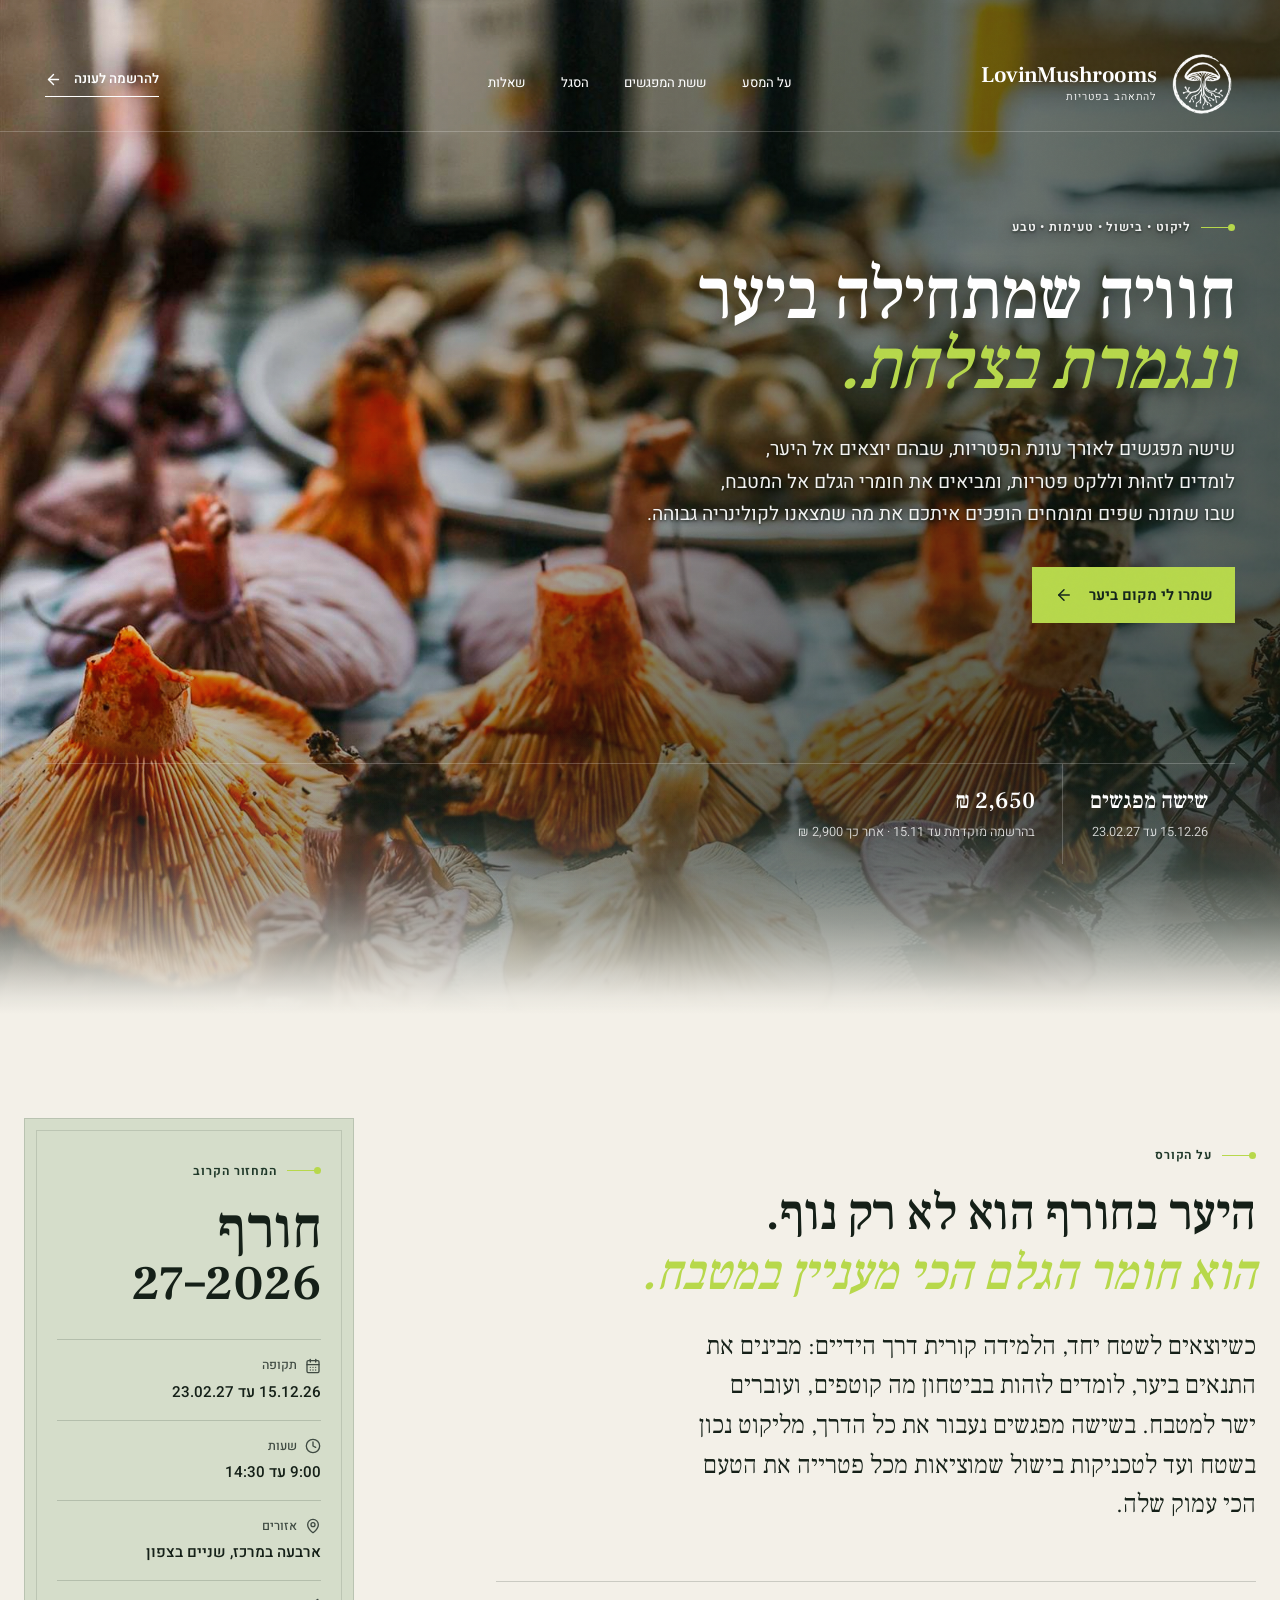
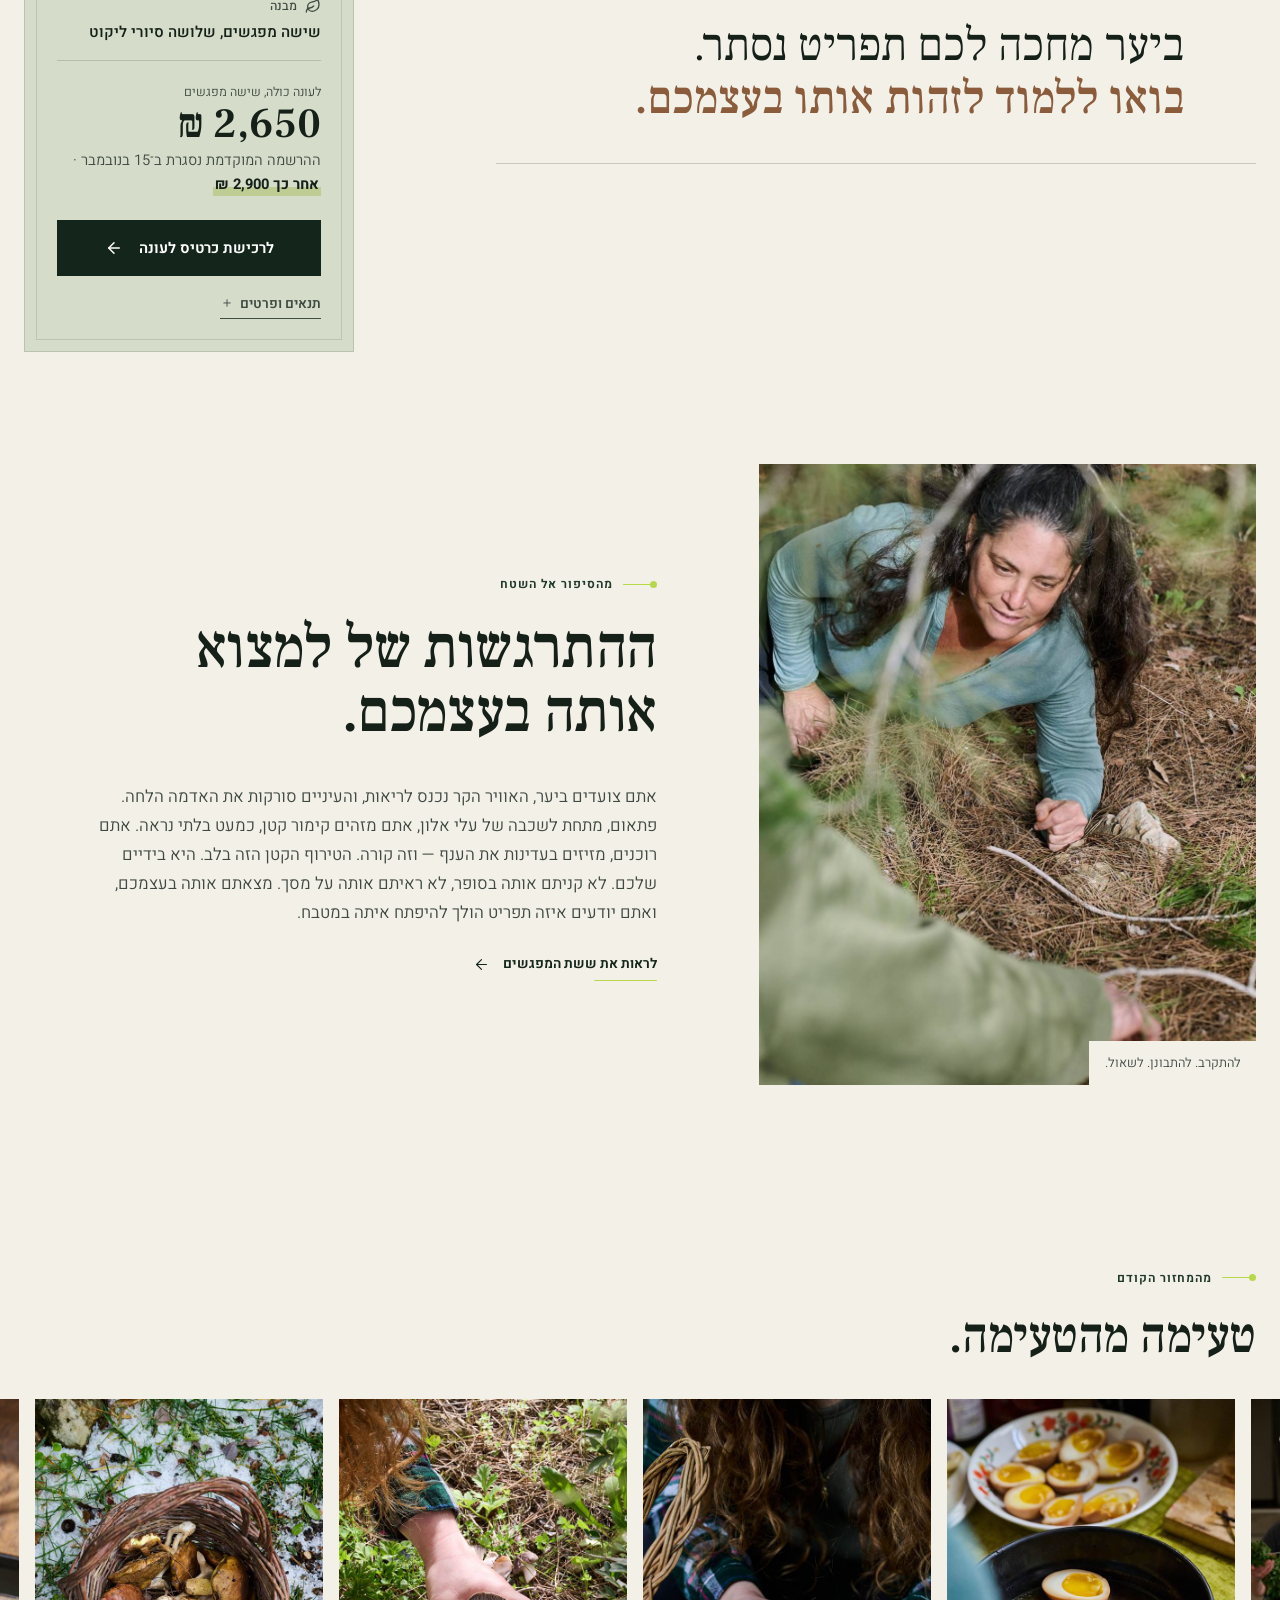
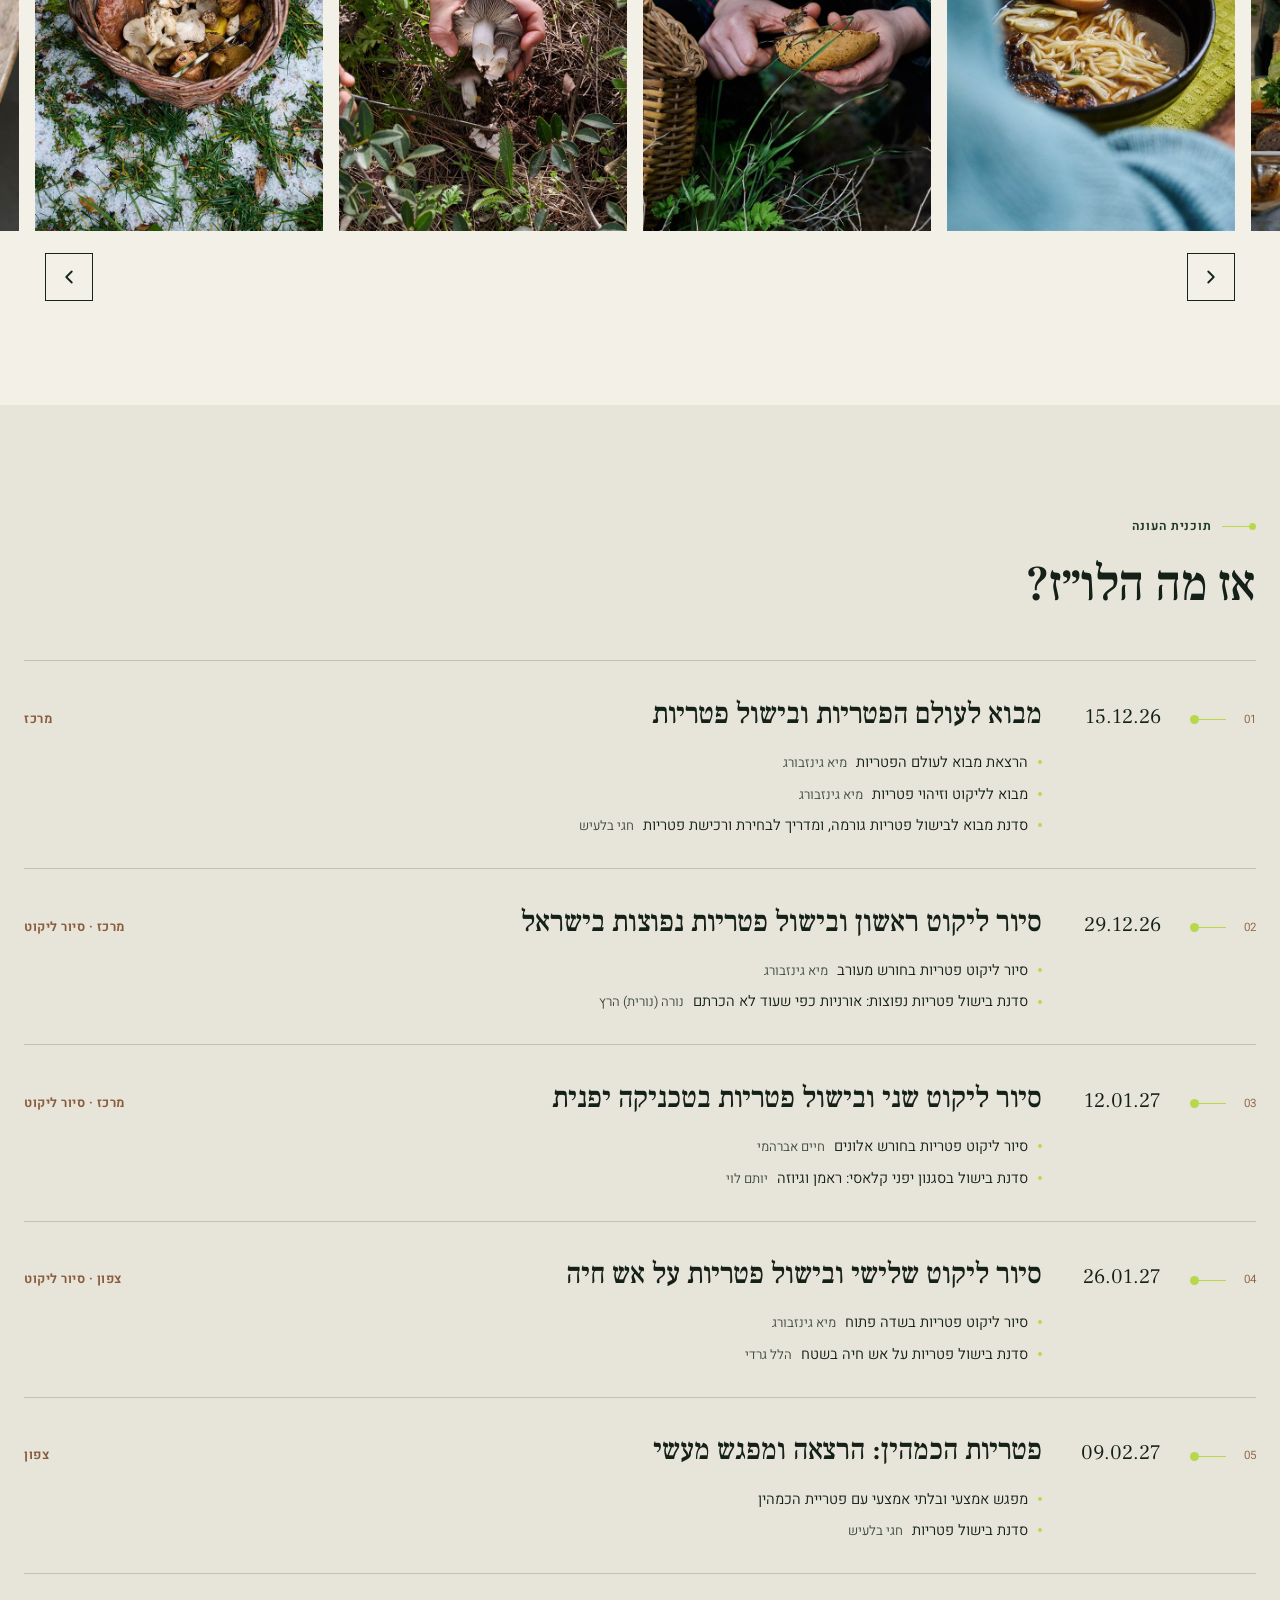
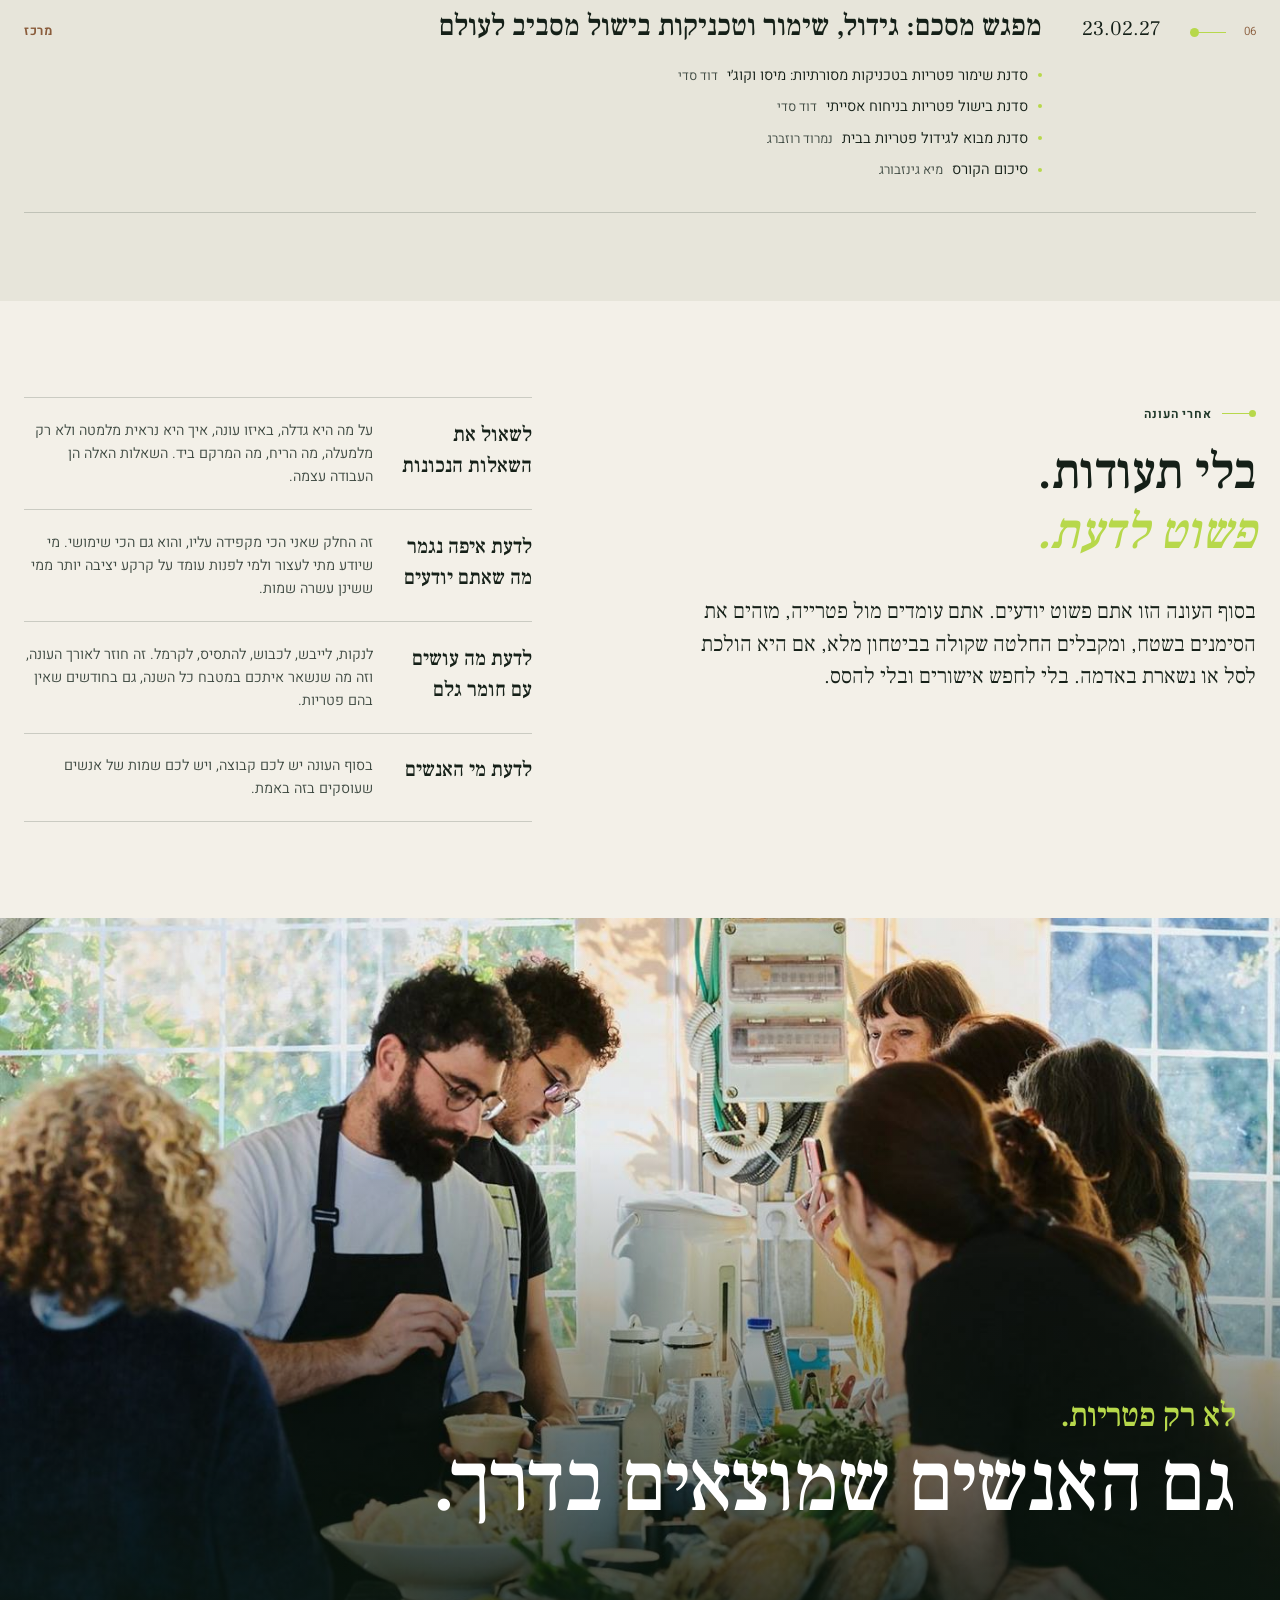
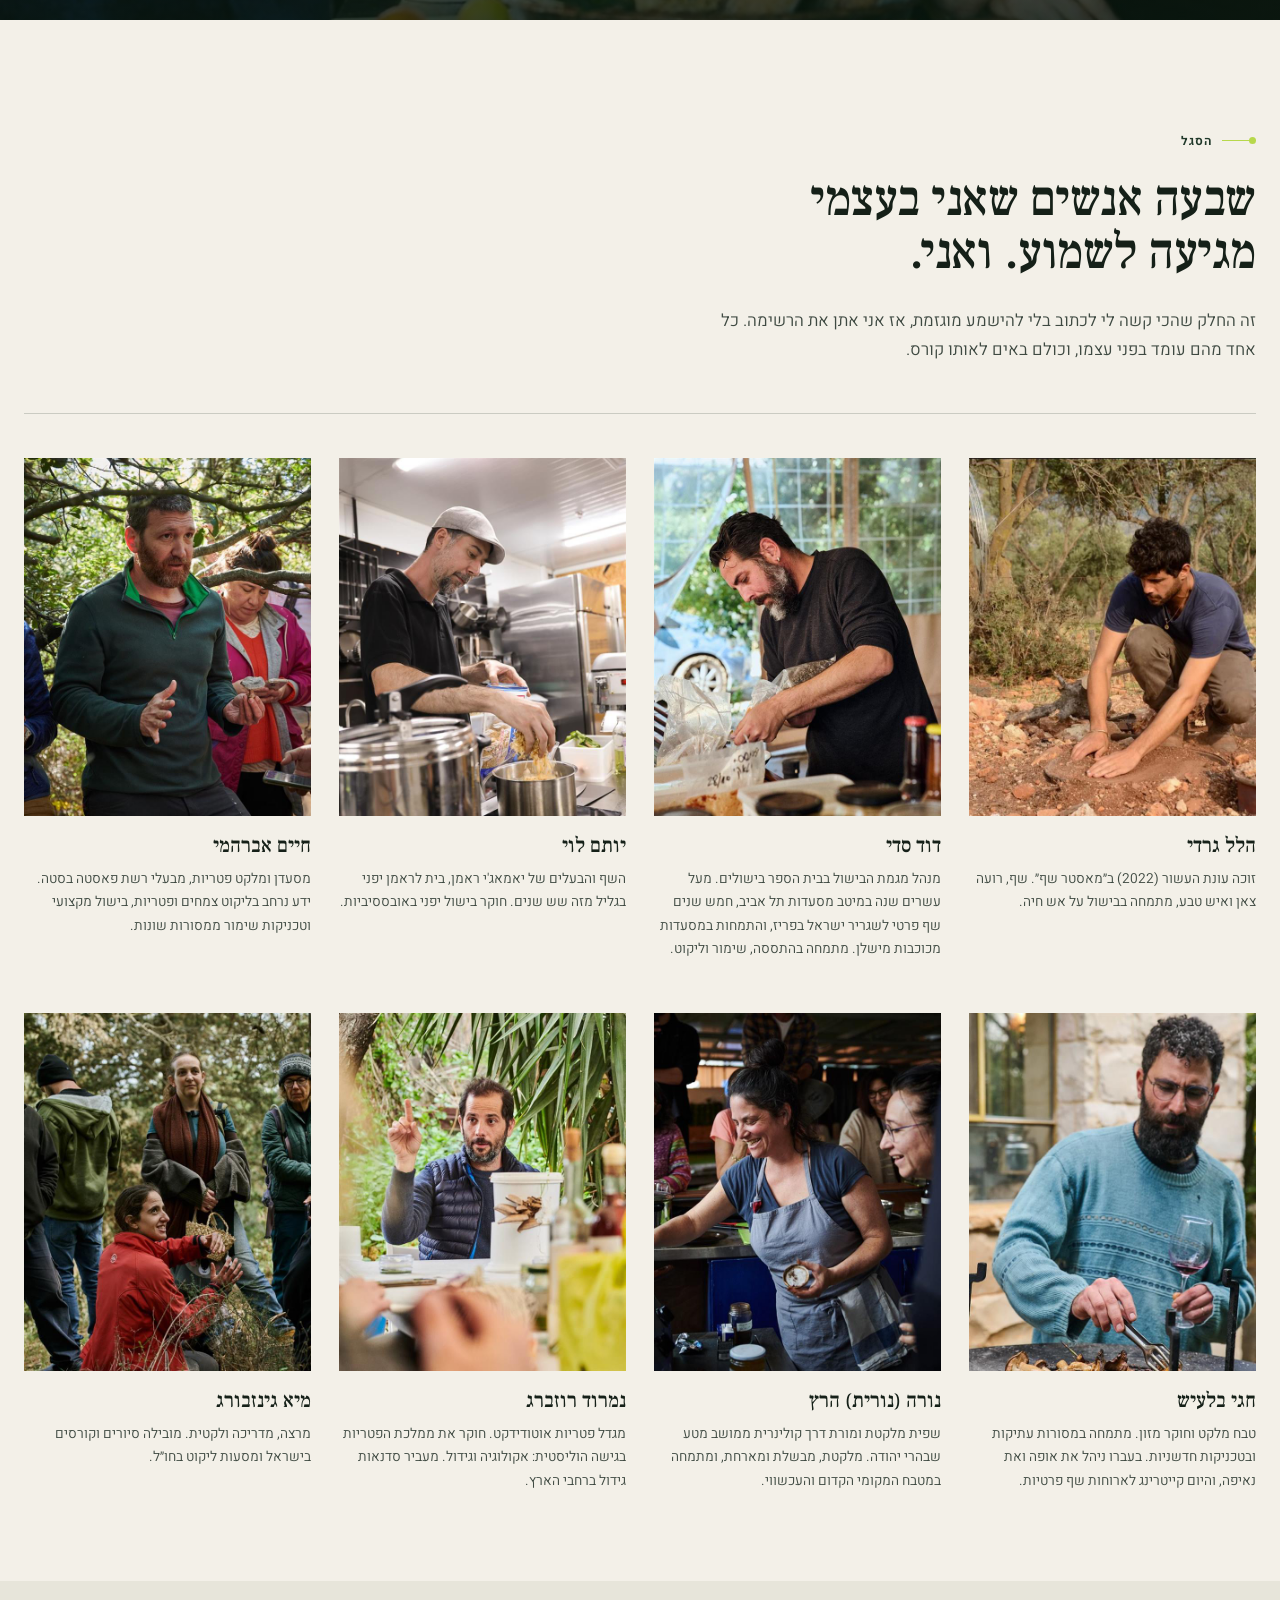
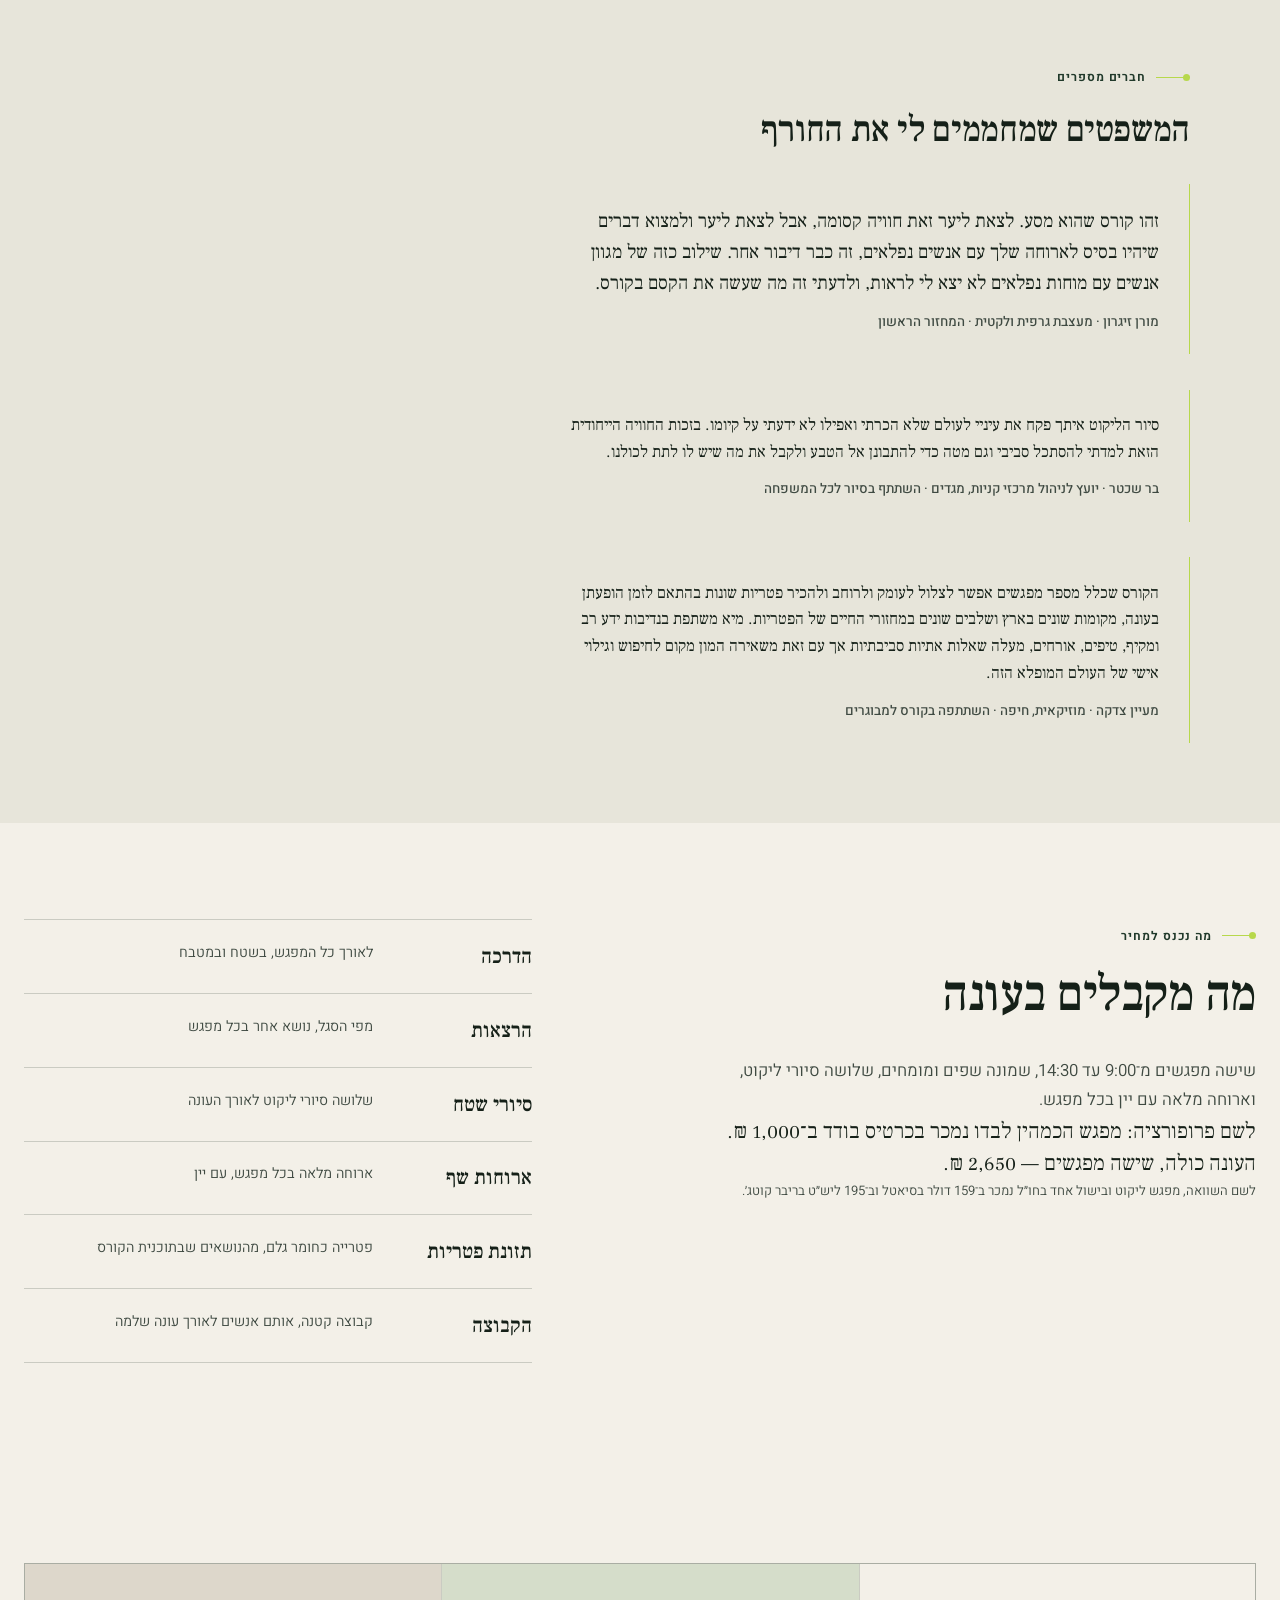
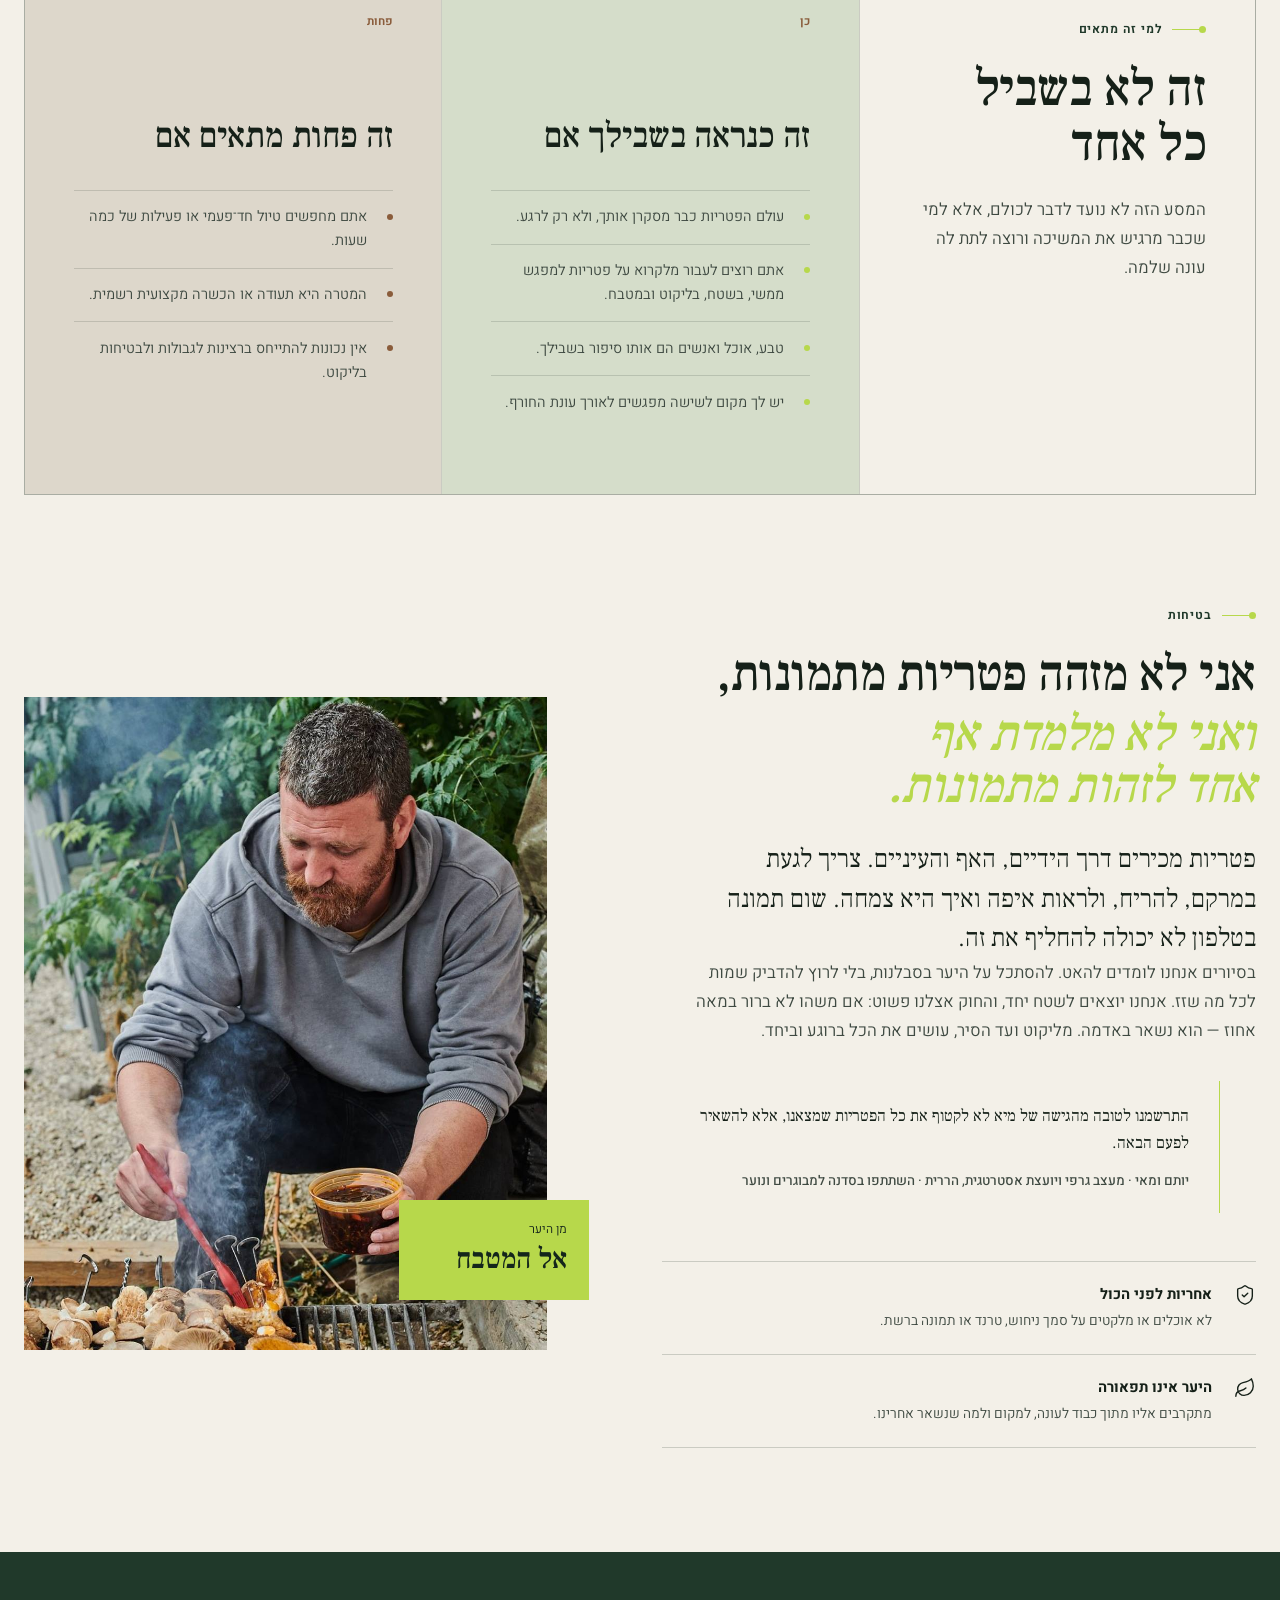
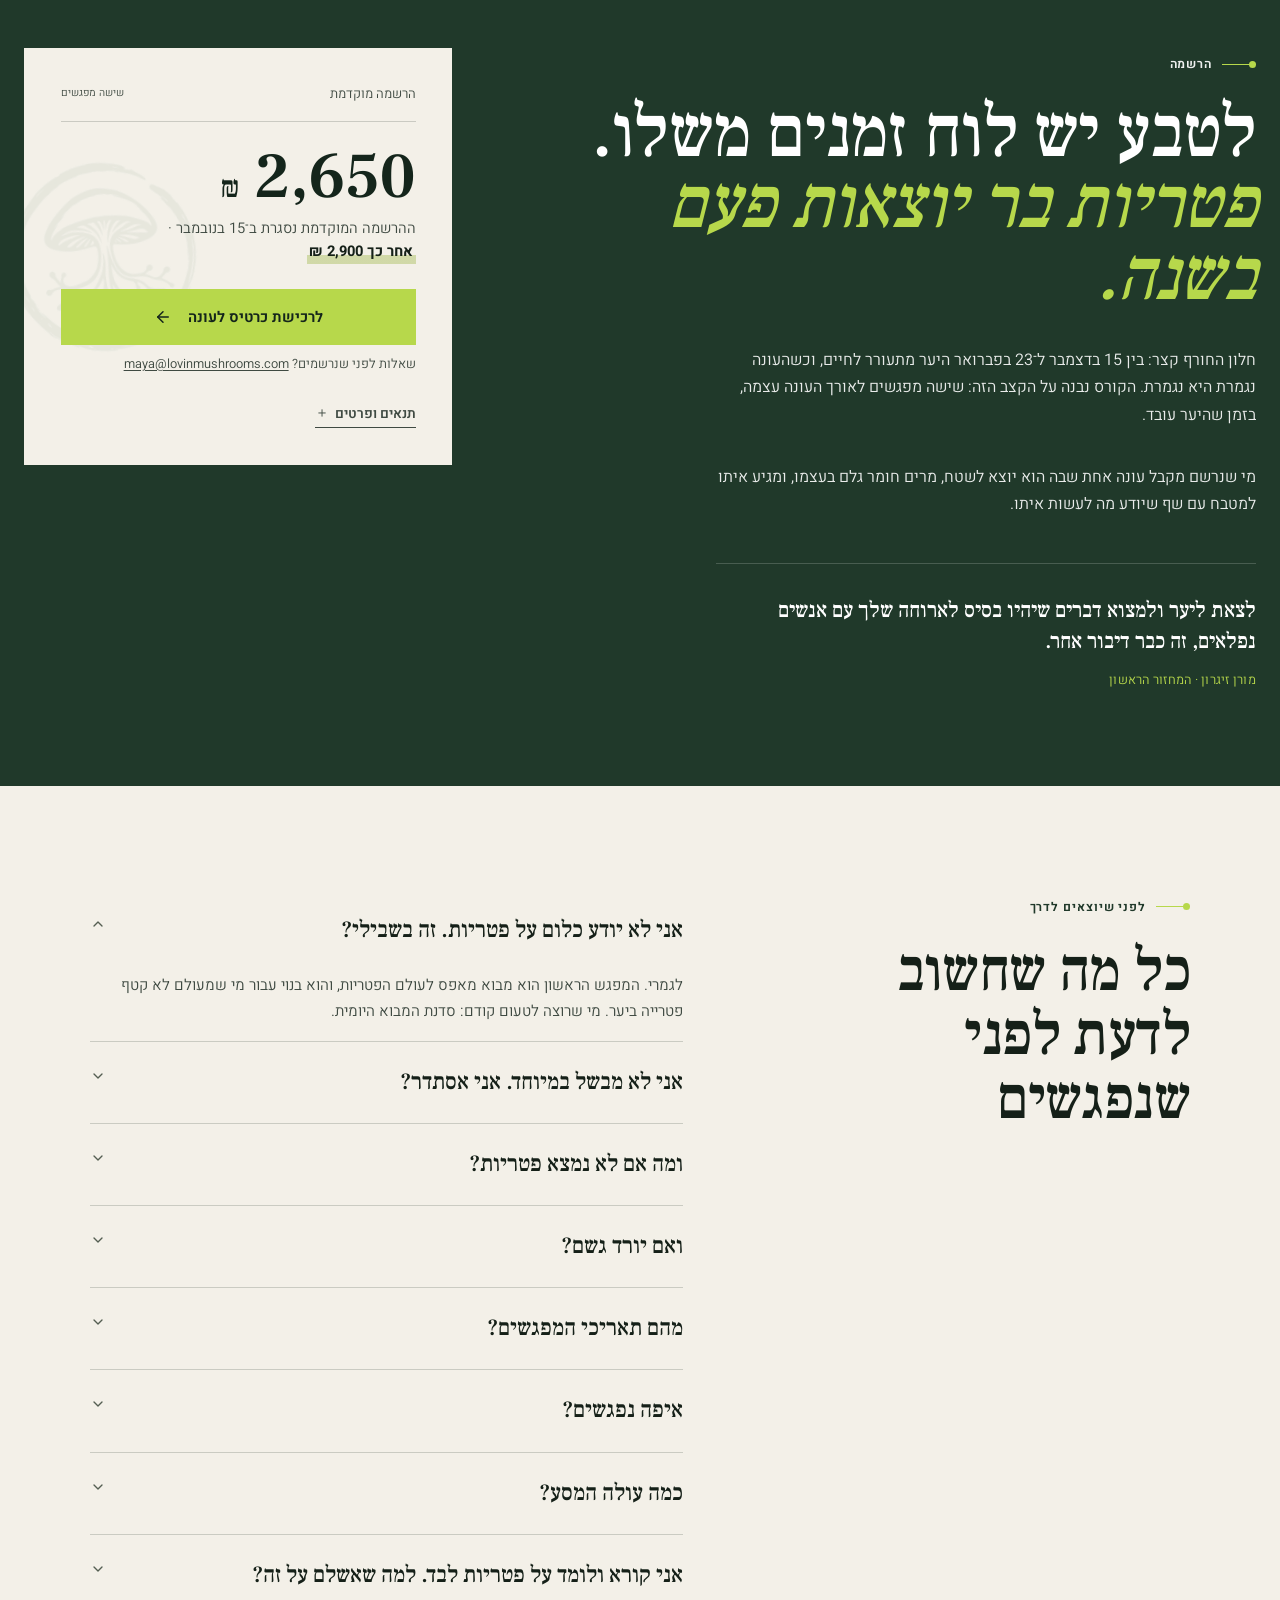
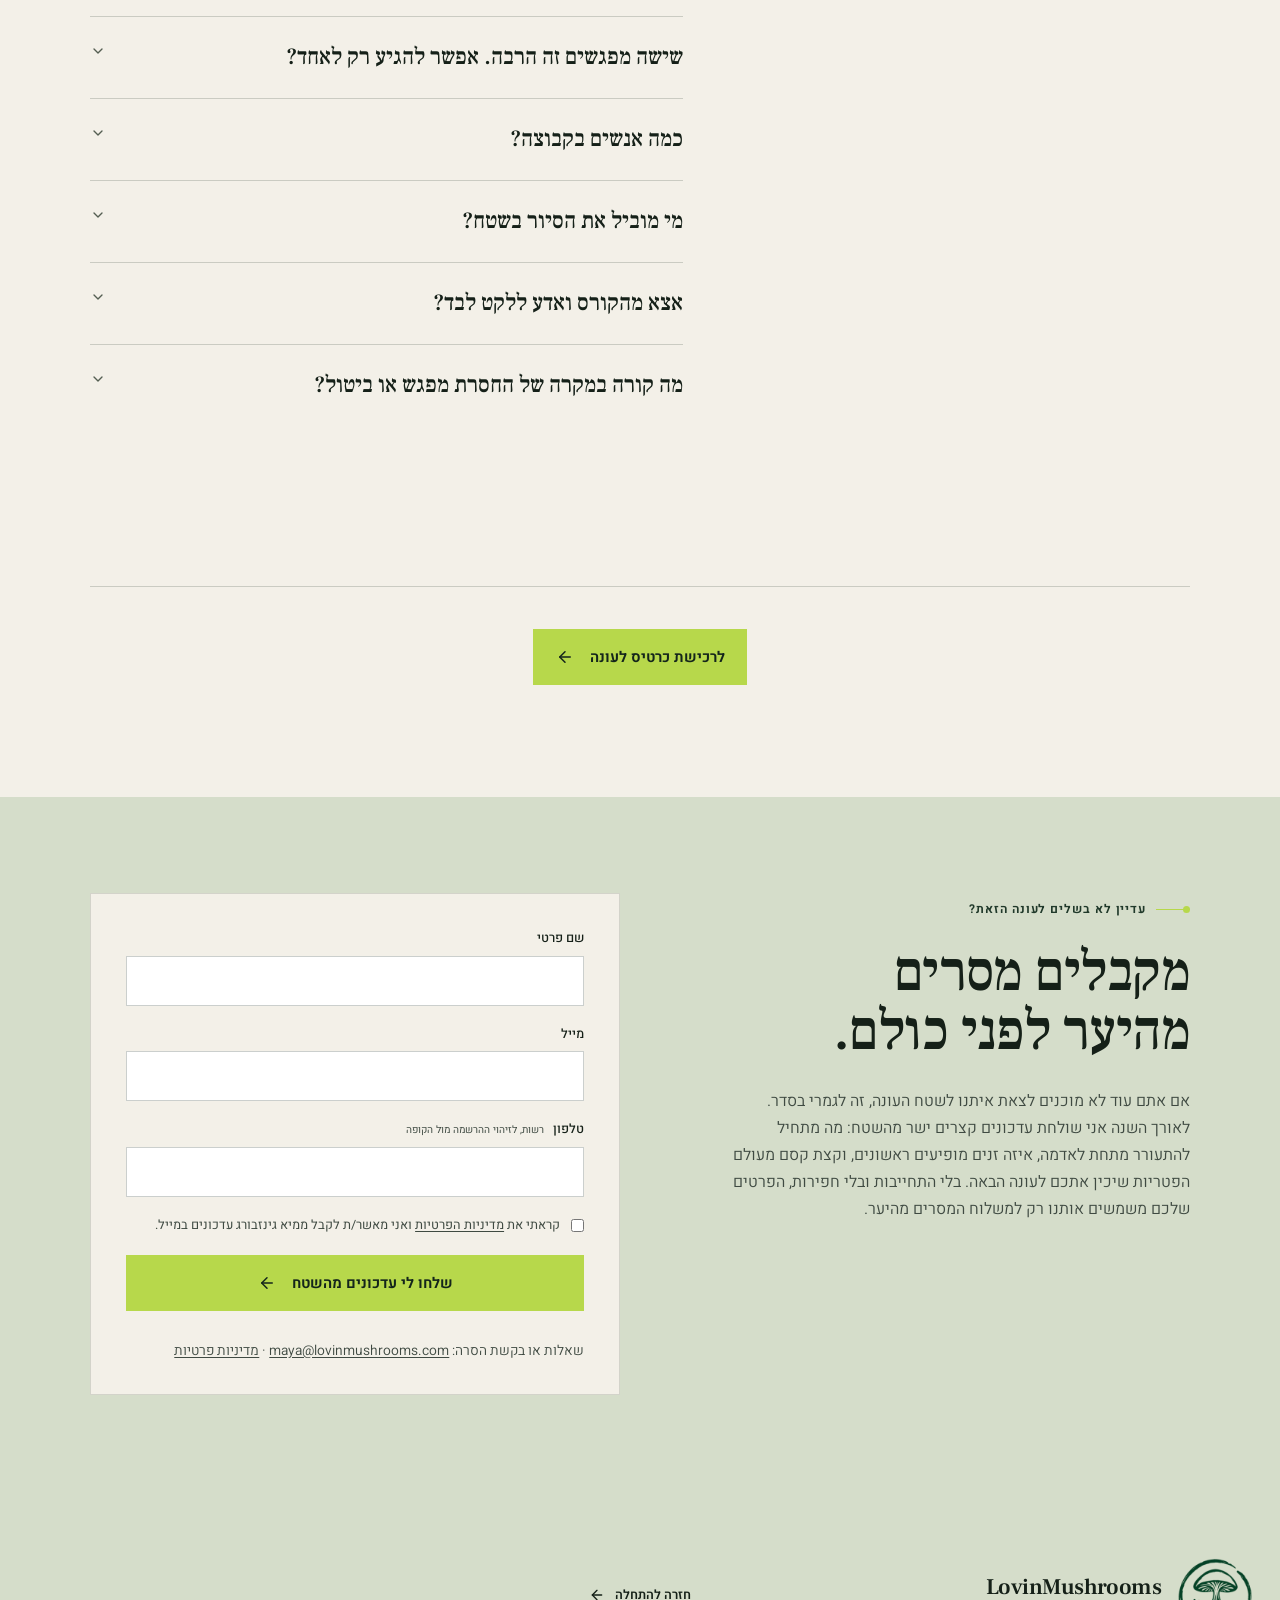
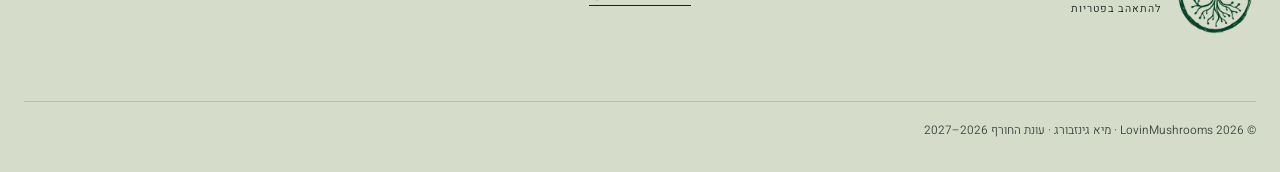
==== index.html @ dc869f50 "Shorter consent text with privacy policy link Co-Authored-By: Claude Fable 5.1 <noreply@anthropic.co" ====
<!doctype html>
<html lang="he" dir="rtl">
  <head>
    <meta charset="UTF-8" />
    <meta name="viewport" content="width=device-width, initial-scale=1.0, viewport-fit=cover" />
    <meta name="format-detection" content="telephone=no" />
    <meta name="theme-color" content="#14251B" />
    <meta name="robots" content="noindex,nofollow" />
    <meta name="description" content="להתאהב בפטריות — שישה מפגשים, עונה אחת, מסע מפטריית הבר אל הצלחת. קורס פטריות, ליקוט וקולינריה עם LovinMushrooms." />
    <!-- כרטיס השיתוף. הכתובות המוחלטות חייבות להתעדכן ביום שהדף עובר לתת־דומיין. -->
    <meta property="og:type" content="website" />
    <meta property="og:site_name" content="LovinMushrooms" />
    <meta property="og:url" content="https://course.lovinmushrooms.com/" />
    <meta property="og:title" content="להתאהב בפטריות — חוויה שמתחילה ביער ונגמרת בצלחת" />
    <meta property="og:description" content="שישה מפגשים לאורך עונת החורף, מפטריית הבר אל הצלחת. שלושה סיורי ליקוט, שמונה שפים ומומחים, וארוחות שף עם יין." />
    <meta property="og:image" content="https://course.lovinmushrooms.com/manus-storage/share-card.jpg" />
    <meta property="og:image:width" content="1200" />
    <meta property="og:image:height" content="628" />
    <meta property="og:image:alt" content="פטריות בר צבעוניות פרושות על מפה משובצת בשולחן המטבח" />
    <meta property="og:locale" content="he_IL" />
    <meta name="twitter:card" content="summary_large_image" />
    <meta name="twitter:title" content="להתאהב בפטריות — חוויה שמתחילה ביער ונגמרת בצלחת" />
    <meta name="twitter:description" content="שישה מפגשים לאורך עונת החורף, מפטריית הבר אל הצלחת. שלושה סיורי ליקוט, שמונה שפים ומומחים, וארוחות שף עם יין." />
    <meta name="twitter:image" content="https://course.lovinmushrooms.com/manus-storage/share-card.jpg" />
    <link rel="preconnect" href="https://fonts.googleapis.com" />
    <link rel="preconnect" href="https://fonts.gstatic.com" crossorigin />
    <link href="https://fonts.googleapis.com/css2?family=Frank+Ruhl+Libre:wght@400;500;600;700&family=Heebo:wght@300;400;500;600;700&display=swap" rel="stylesheet" />
    <link rel="icon" type="image/png" href="./manus-storage/lovinmushrooms-spore-mark_81ca3b31.png" />
    <!-- 22/09: תמונת הירו היא רכיב ה-LCP ונוצרת ב-JS, ולכן סורק הטעינה המוקדמת לא רואה אותה. preload מגלה אותה מיד. -->
    <link rel="preload" as="image" href="./manus-storage/course-mushrooms-wine.jpg" fetchpriority="high" />
    <title>להתאהב בפטריות — מסע של ליקוט וקולינריה</title>
    <!-- פיקסל מטא של האתר (1635147900369816): צפייה בעמוד כאן, אירוע Lead בהצלחת הטופס, ClickToCheckout על כפתורי ההרשמה. נוסף 06/09/2026 -->
    <script>
      !function(f,b,e,v,n,t,s){if(f.fbq)return;n=f.fbq=function(){n.callMethod?n.callMethod.apply(n,arguments):n.queue.push(arguments)};if(!f._fbq)f._fbq=n;n.push=n;n.loaded=!0;n.version='2.0';n.queue=[];t=b.createElement(e);t.async=!0;t.src=v;s=b.getElementsByTagName(e)[0];s.parentNode.insertBefore(t,s)}(window,document,'script','https://connect.facebook.net/en_US/fbevents.js');
      fbq('init', '1635147900369816');
      fbq('track', 'PageView');
    </script>
    <noscript><img height="1" width="1" style="display:none" src="https://www.facebook.com/tr?id=1635147900369816&ev=PageView&noscript=1" alt="" /></noscript>
    <script type="module" crossorigin src="./assets/index-C8gpf-or.js"></script>
    <link rel="stylesheet" crossorigin href="./assets/index-7lQFLVoq.css">
  </head>
  <body>
    <div id="root"></div>
  </body>
</html>
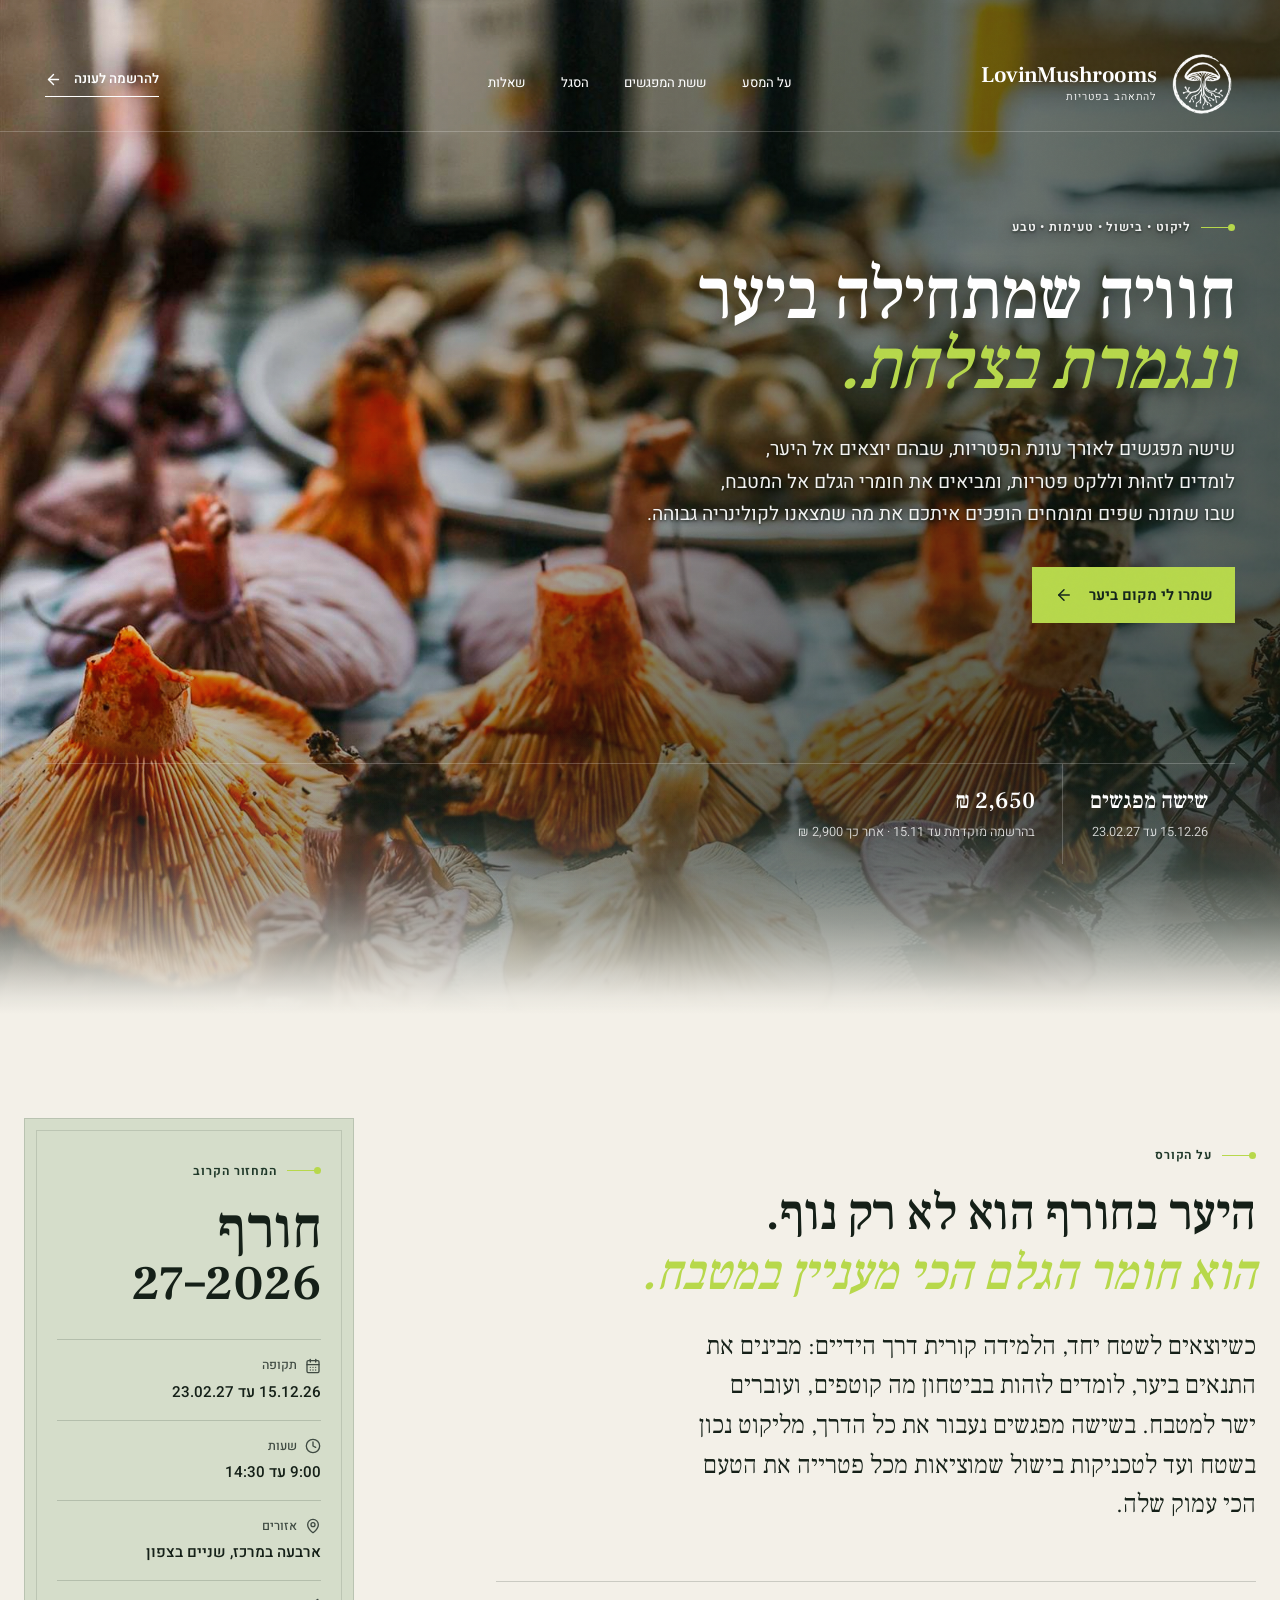
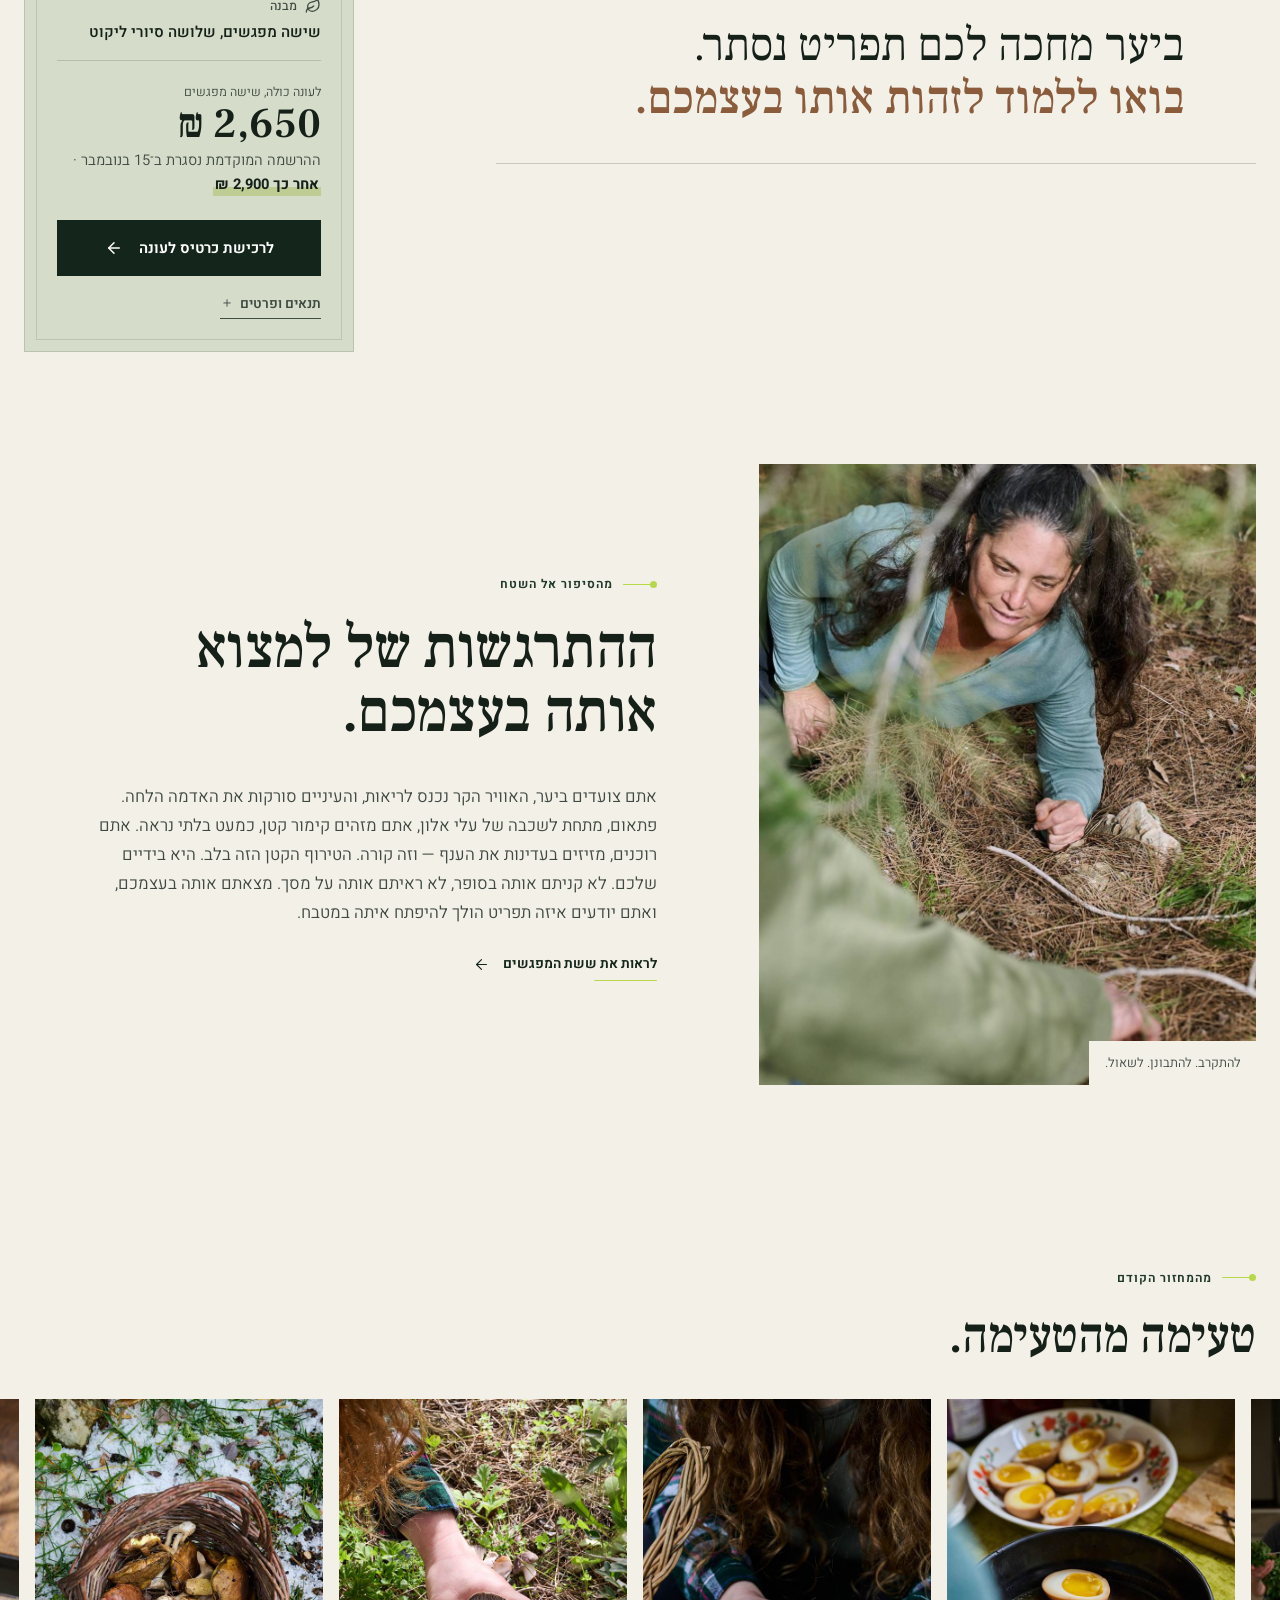
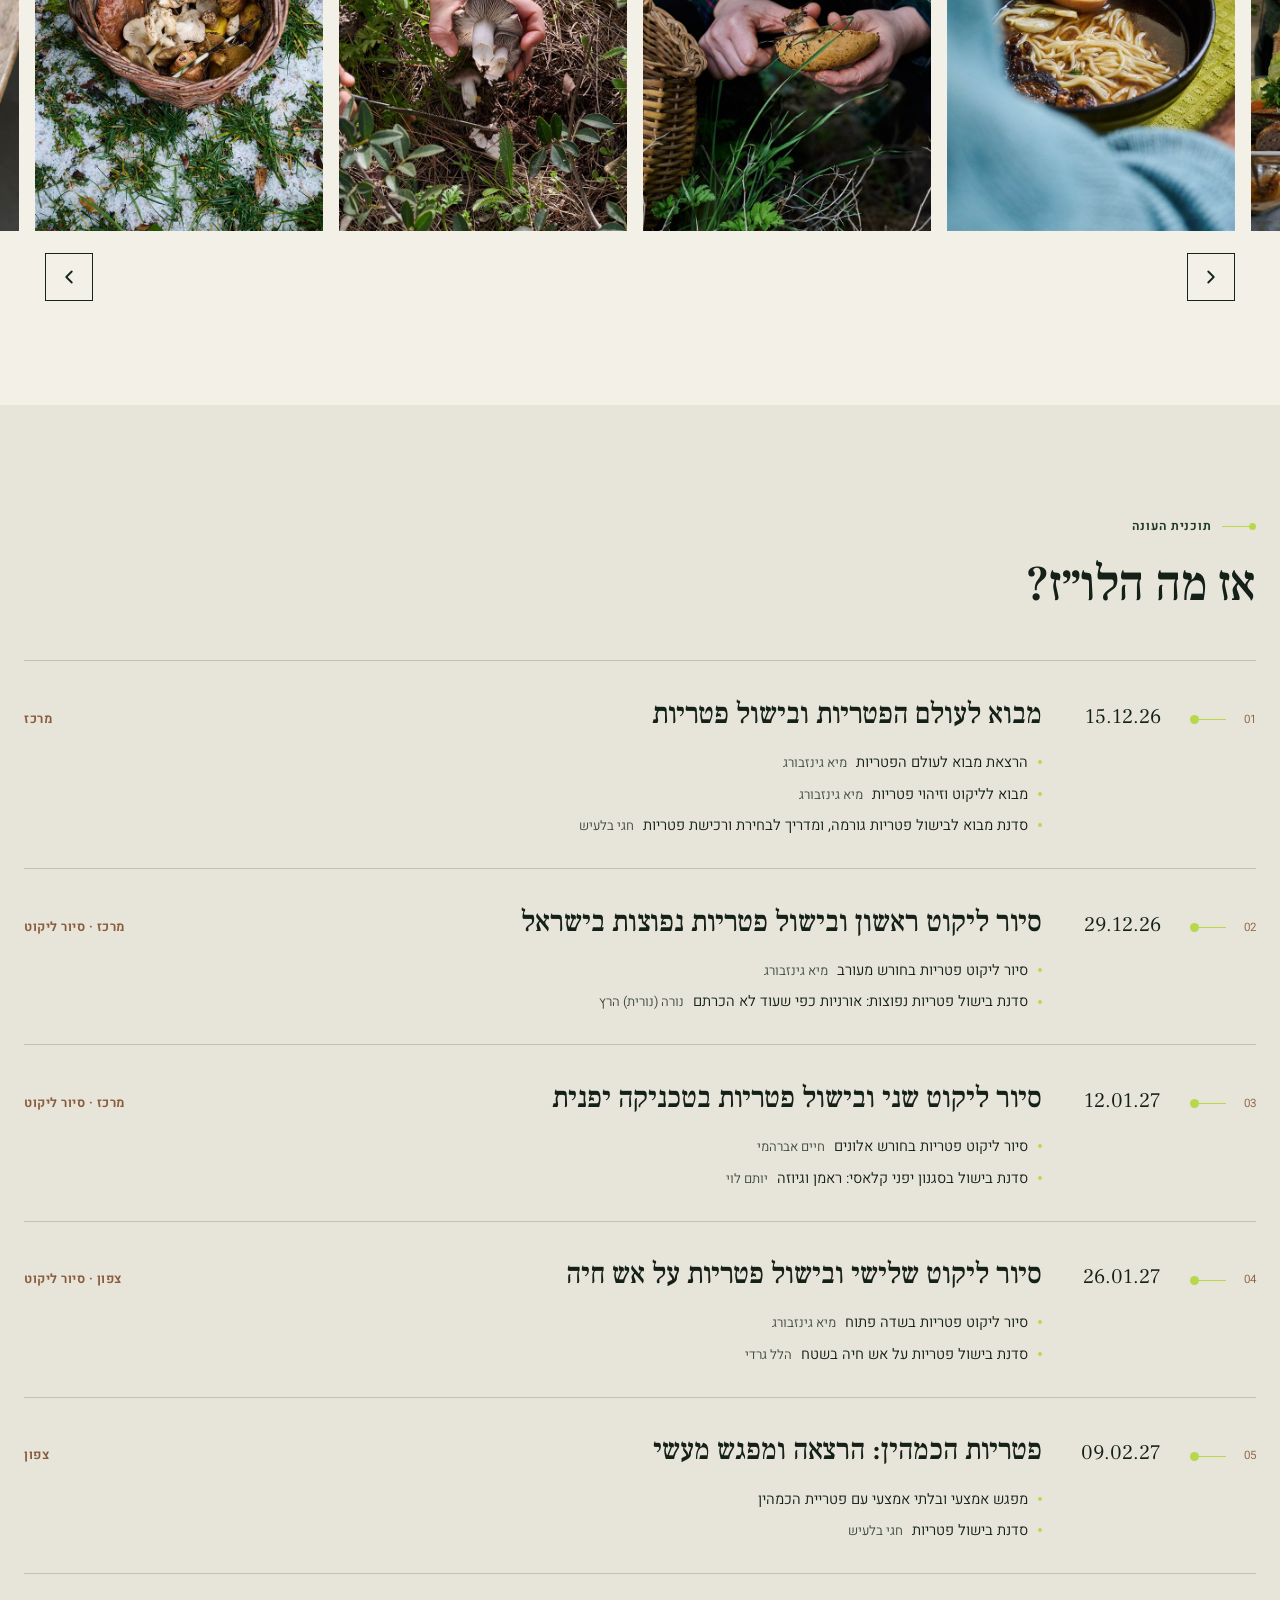
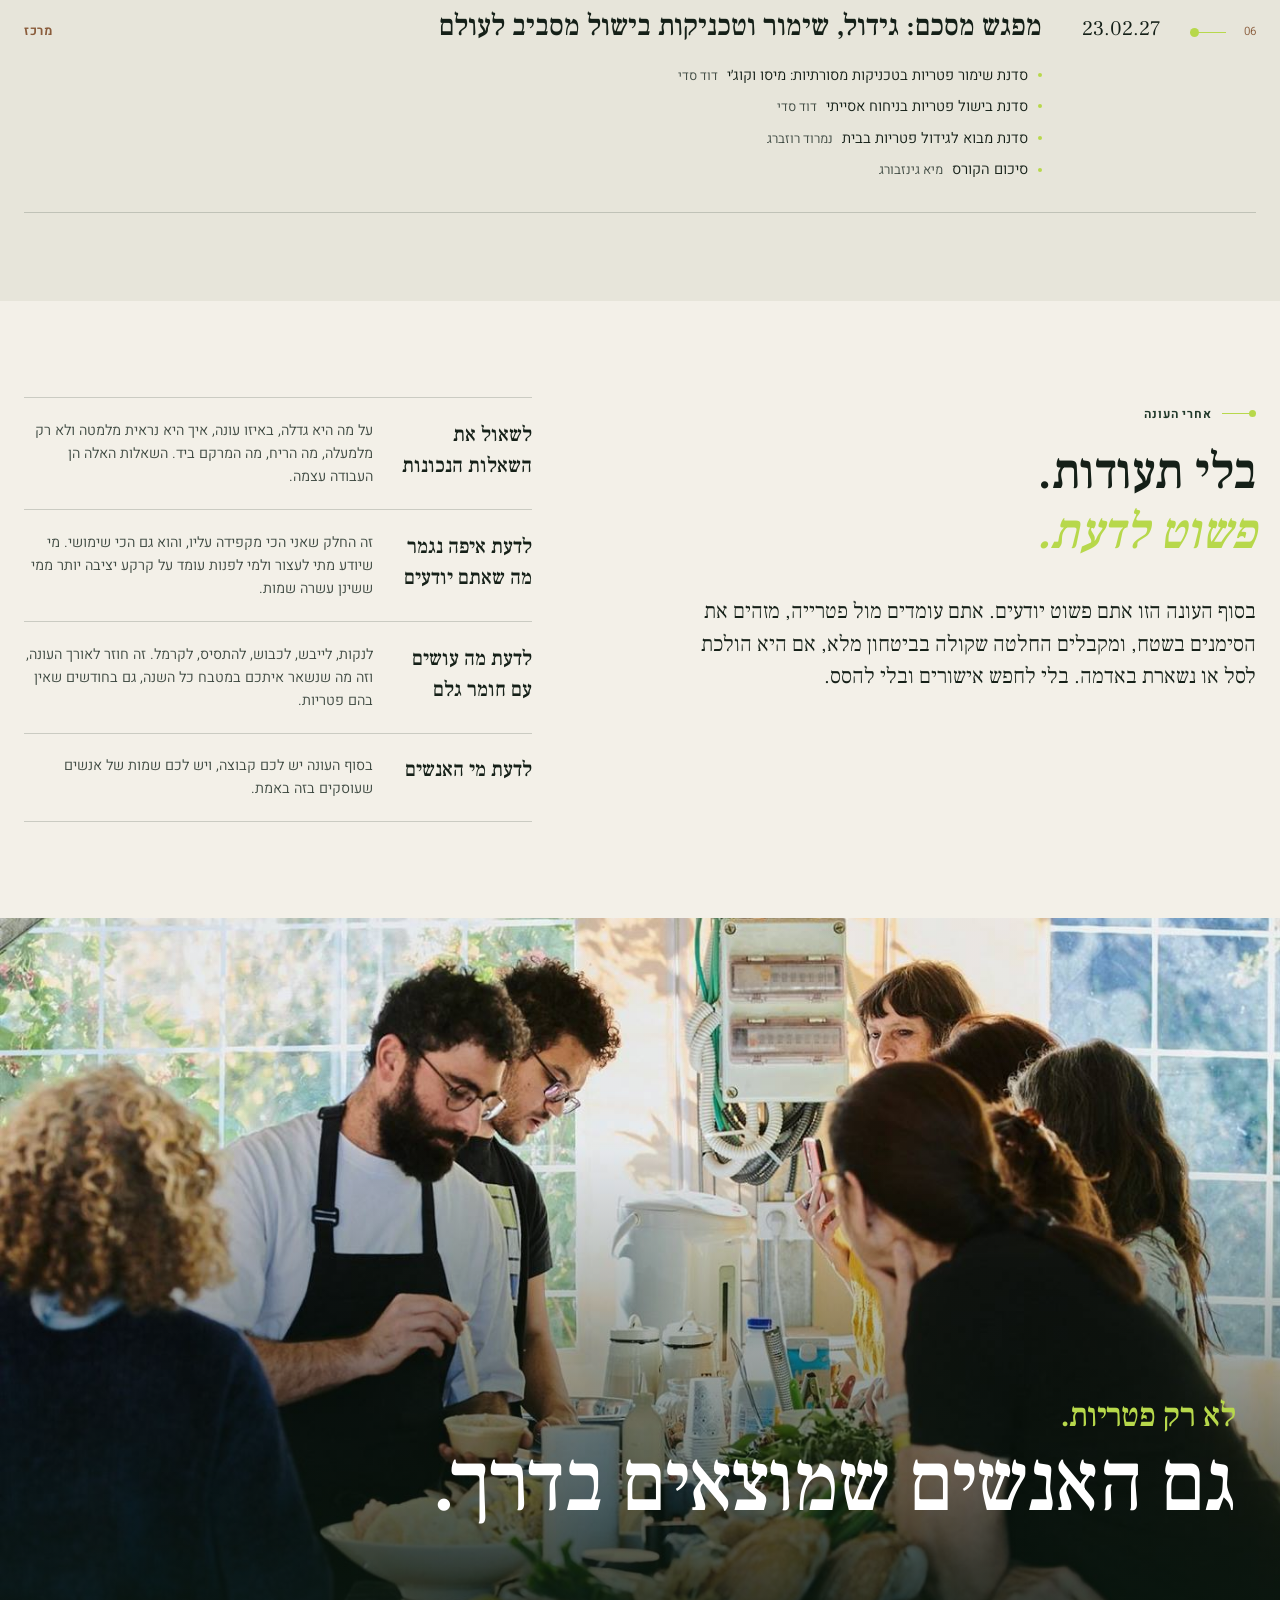
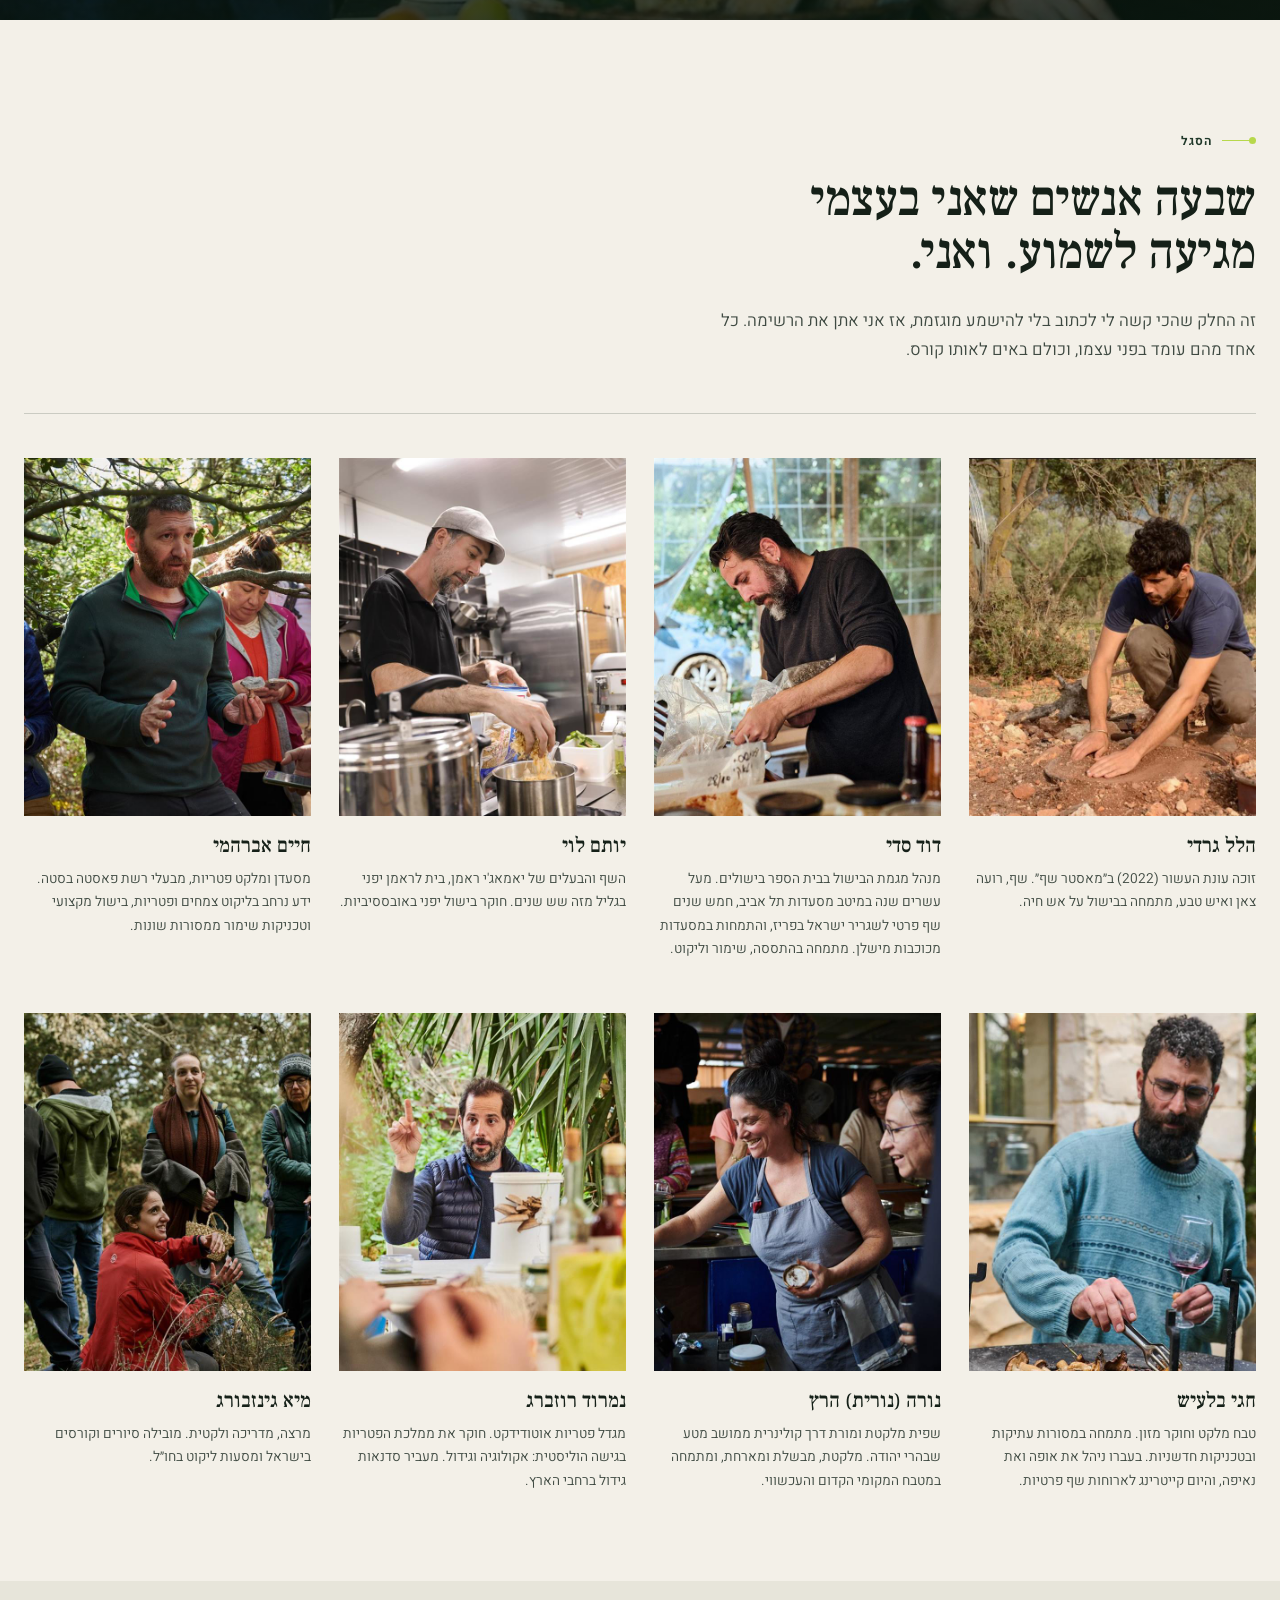
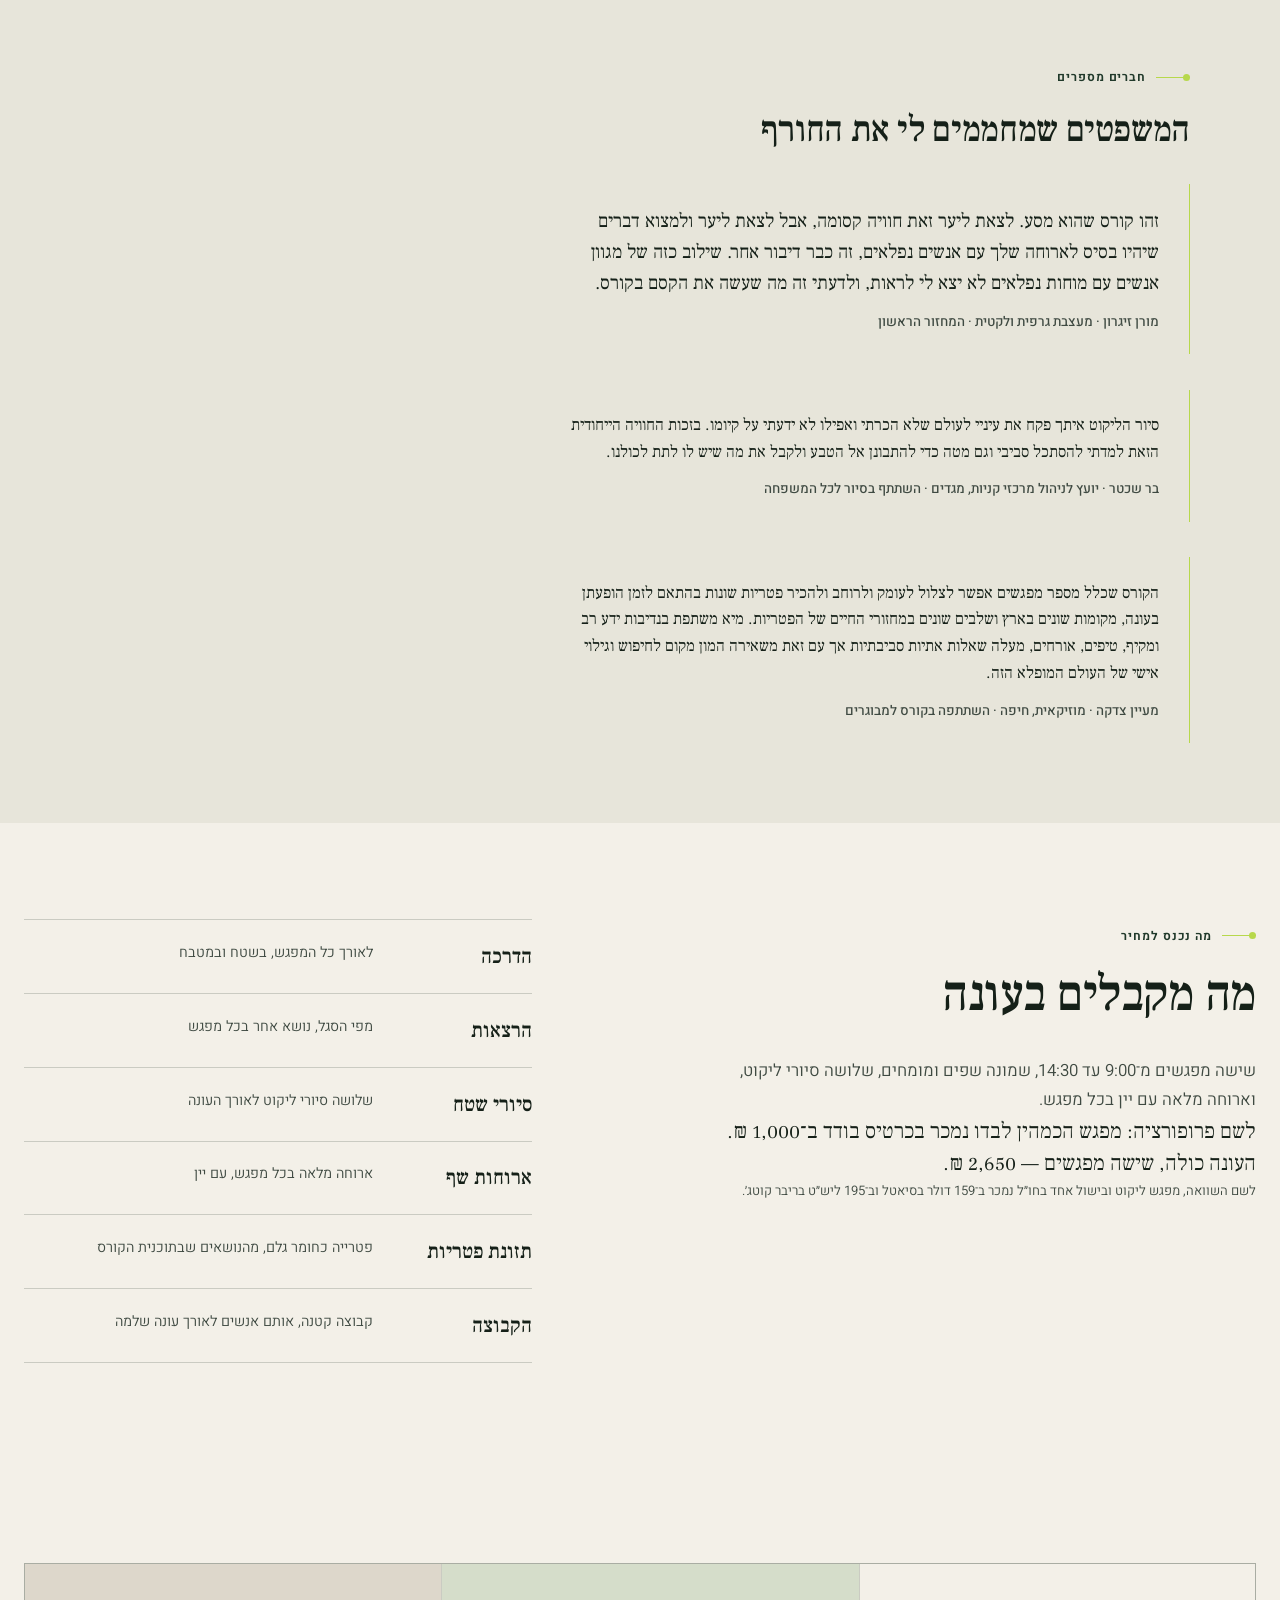
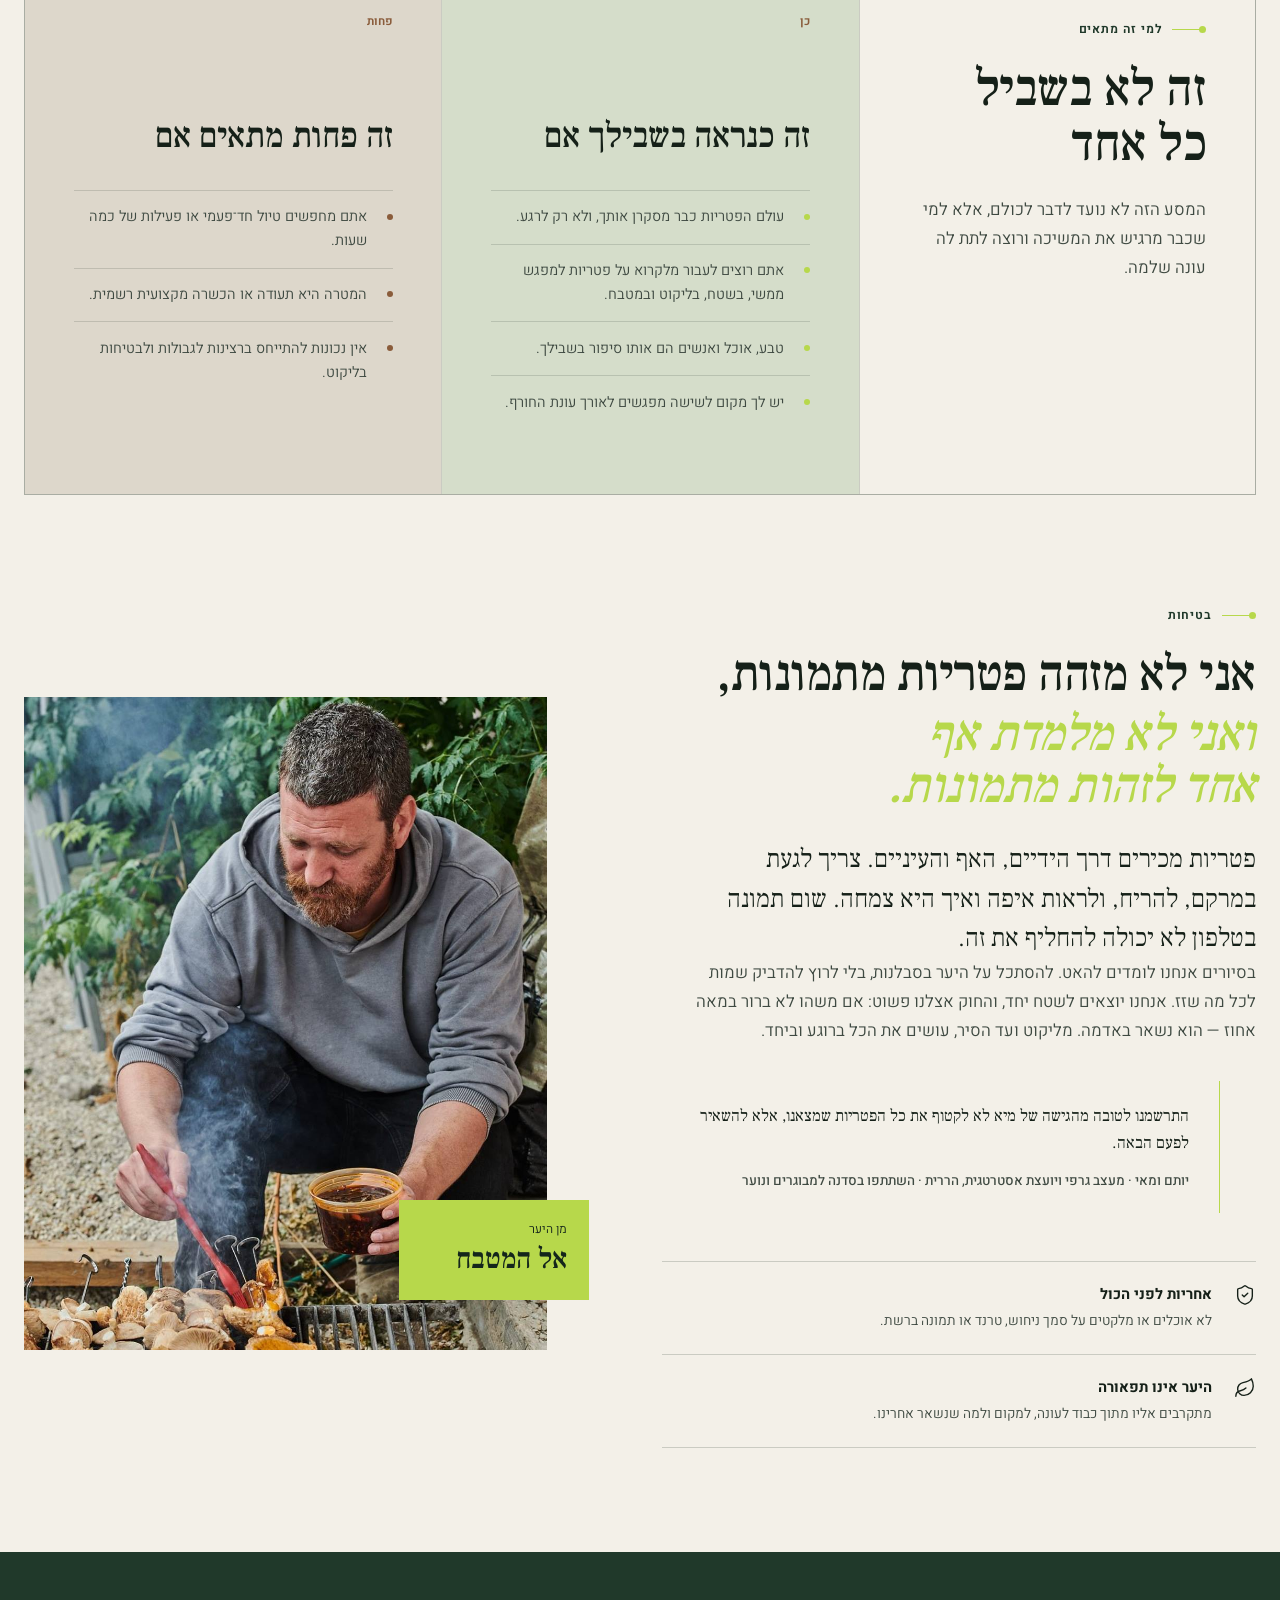
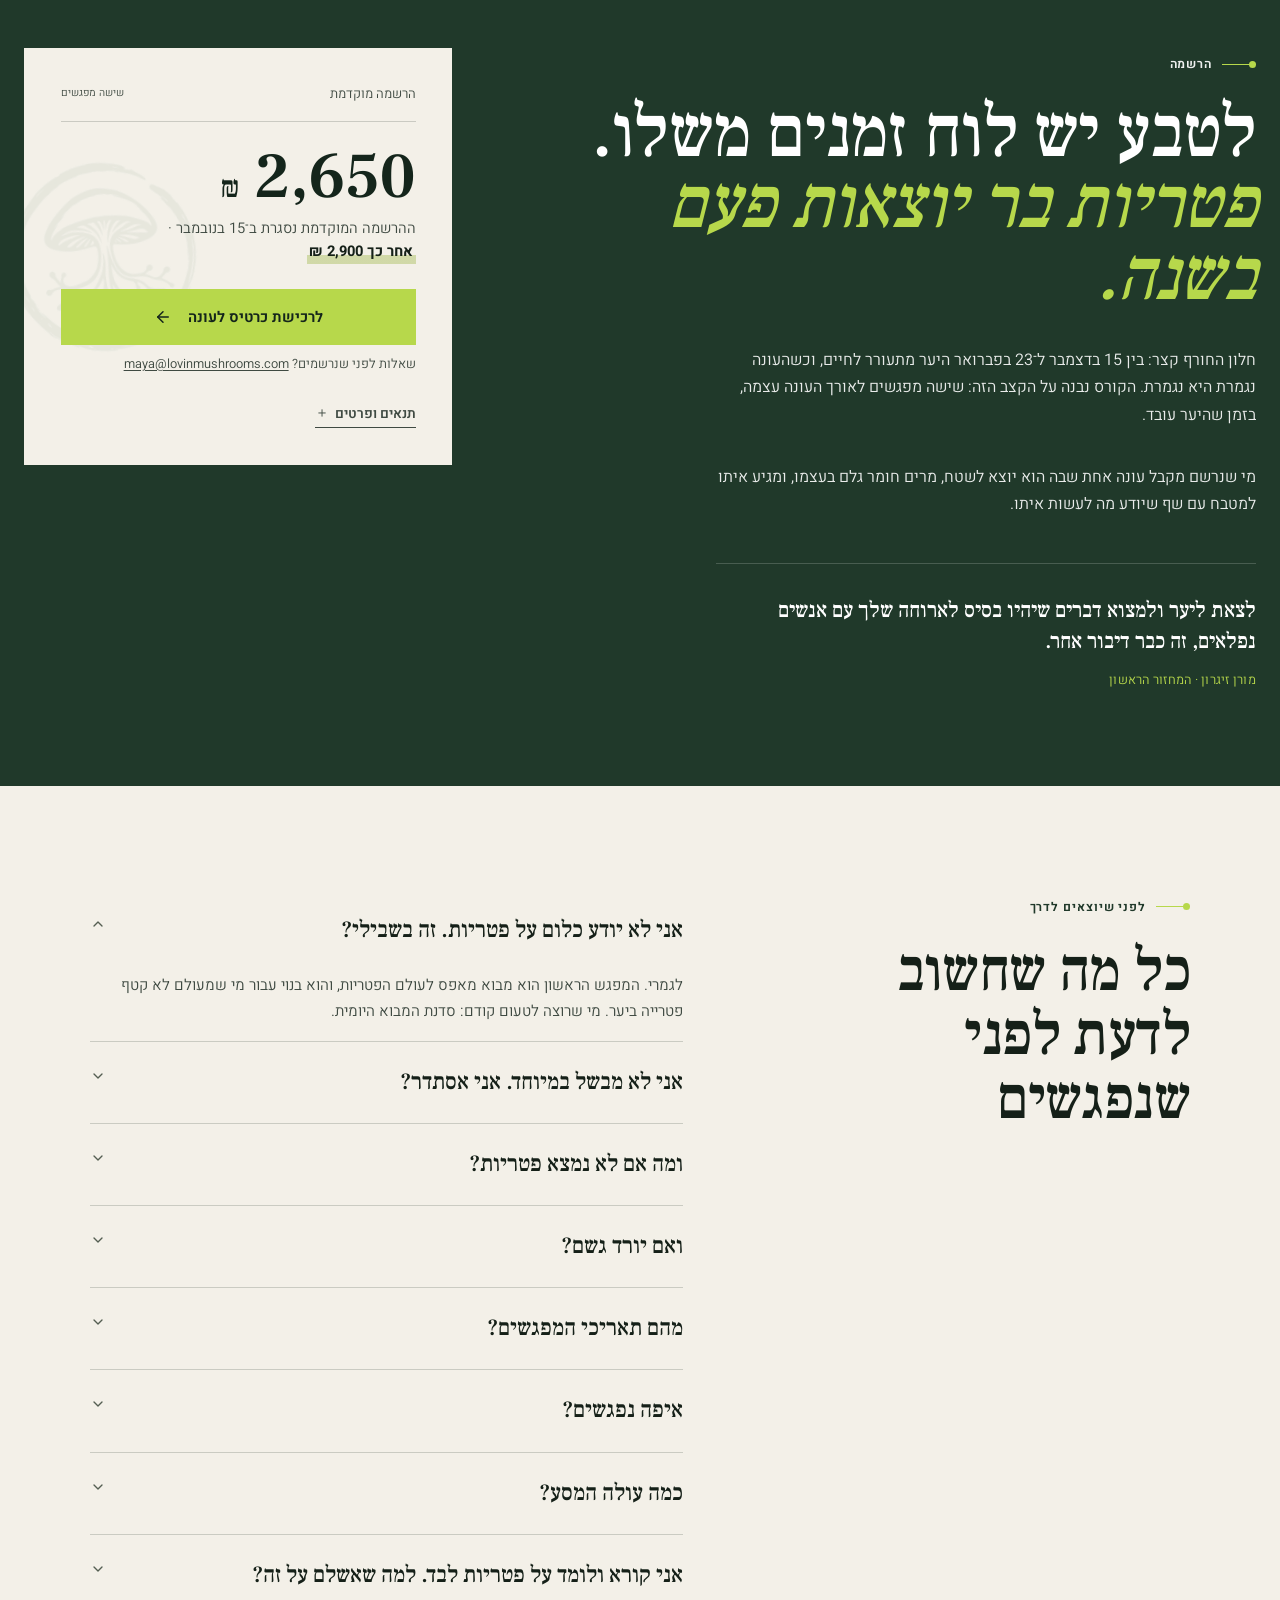
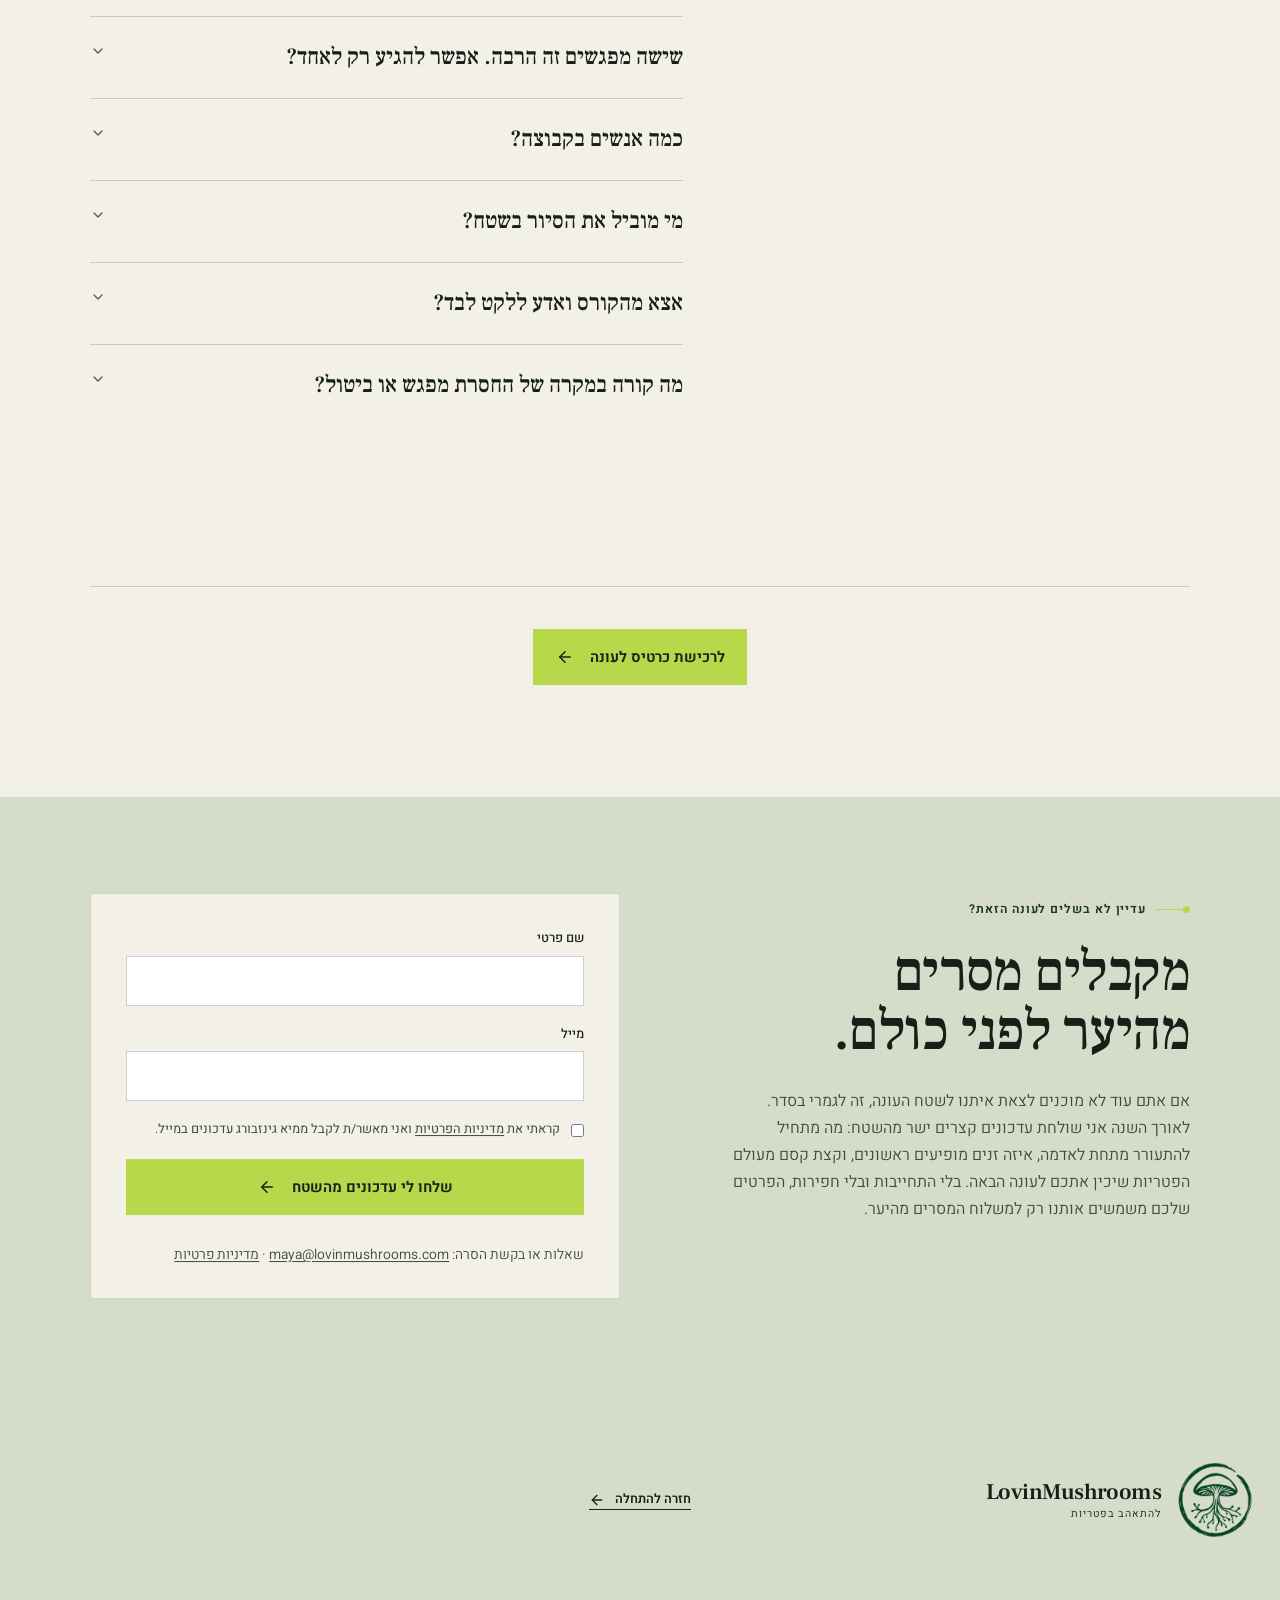
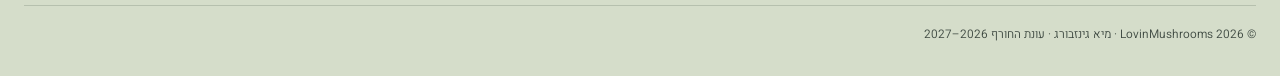
==== commit 774d5b8f: "Remove phone field from lead form Co-Authored-By: Claude Fable 5.1 <noreply@anthropic.com>" ====
--- a/index.html
+++ b/index.html
@@ -36,7 +36,7 @@
       fbq('track', 'PageView');
     </script>
     <noscript><img height="1" width="1" style="display:none" src="https://www.facebook.com/tr?id=1635147900369816&ev=PageView&noscript=1" alt="" /></noscript>
-    <script type="module" crossorigin src="./assets/index-C8gpf-or.js"></script>
+    <script type="module" crossorigin src="./assets/index-DeLVWtrG.js"></script>
     <link rel="stylesheet" crossorigin href="./assets/index-7lQFLVoq.css">
   </head>
   <body>
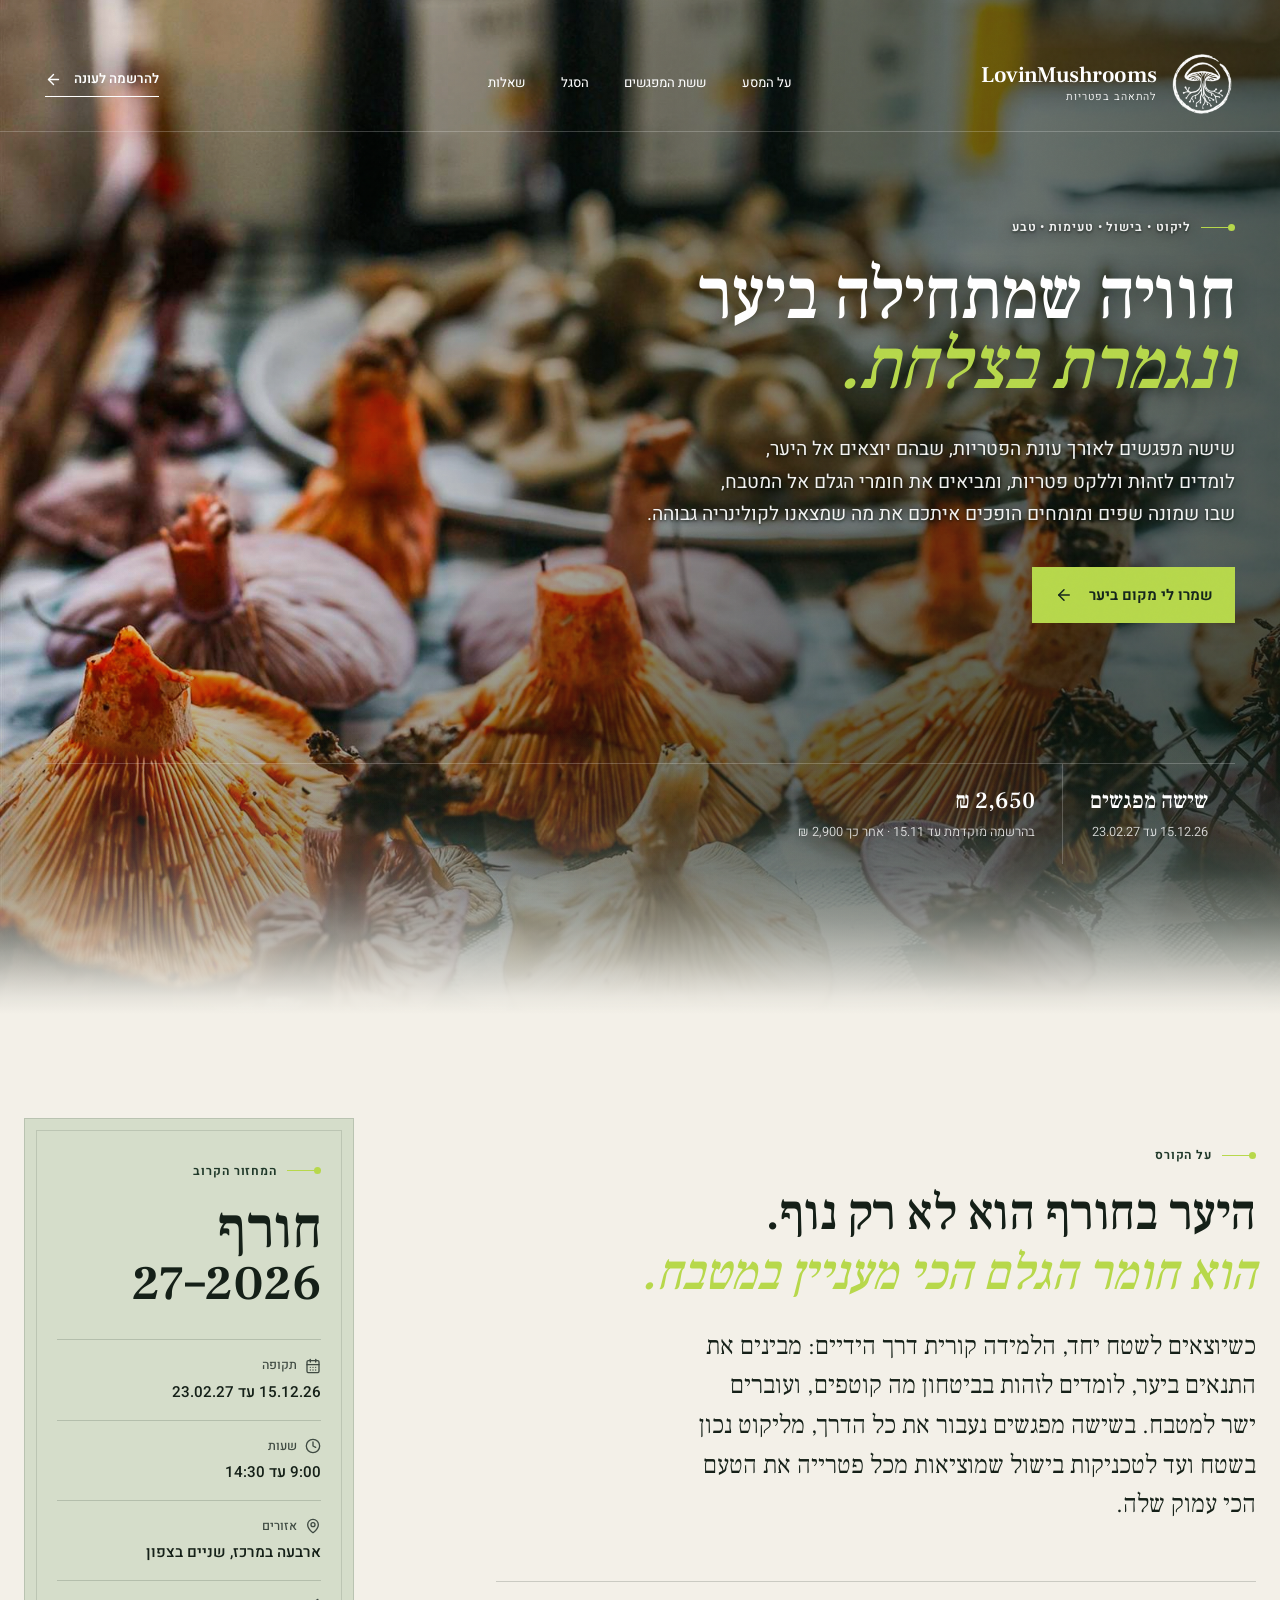
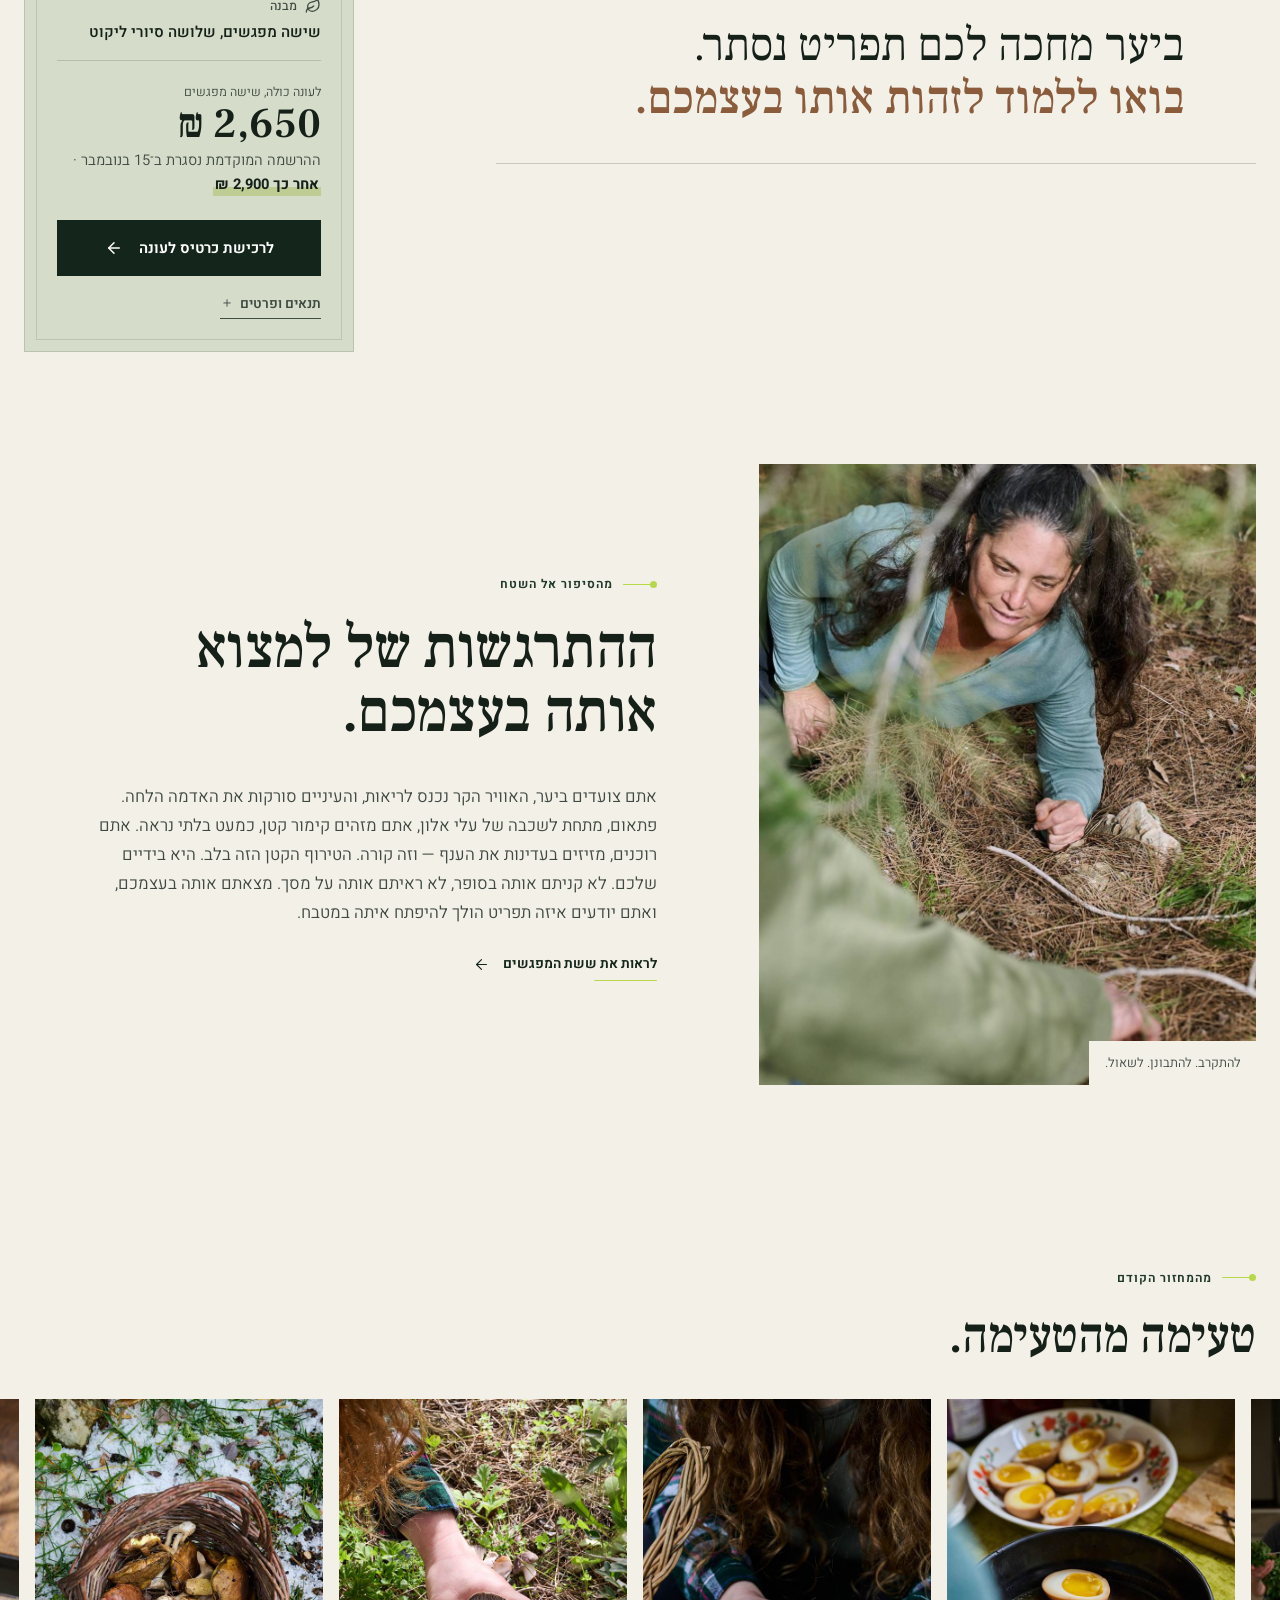
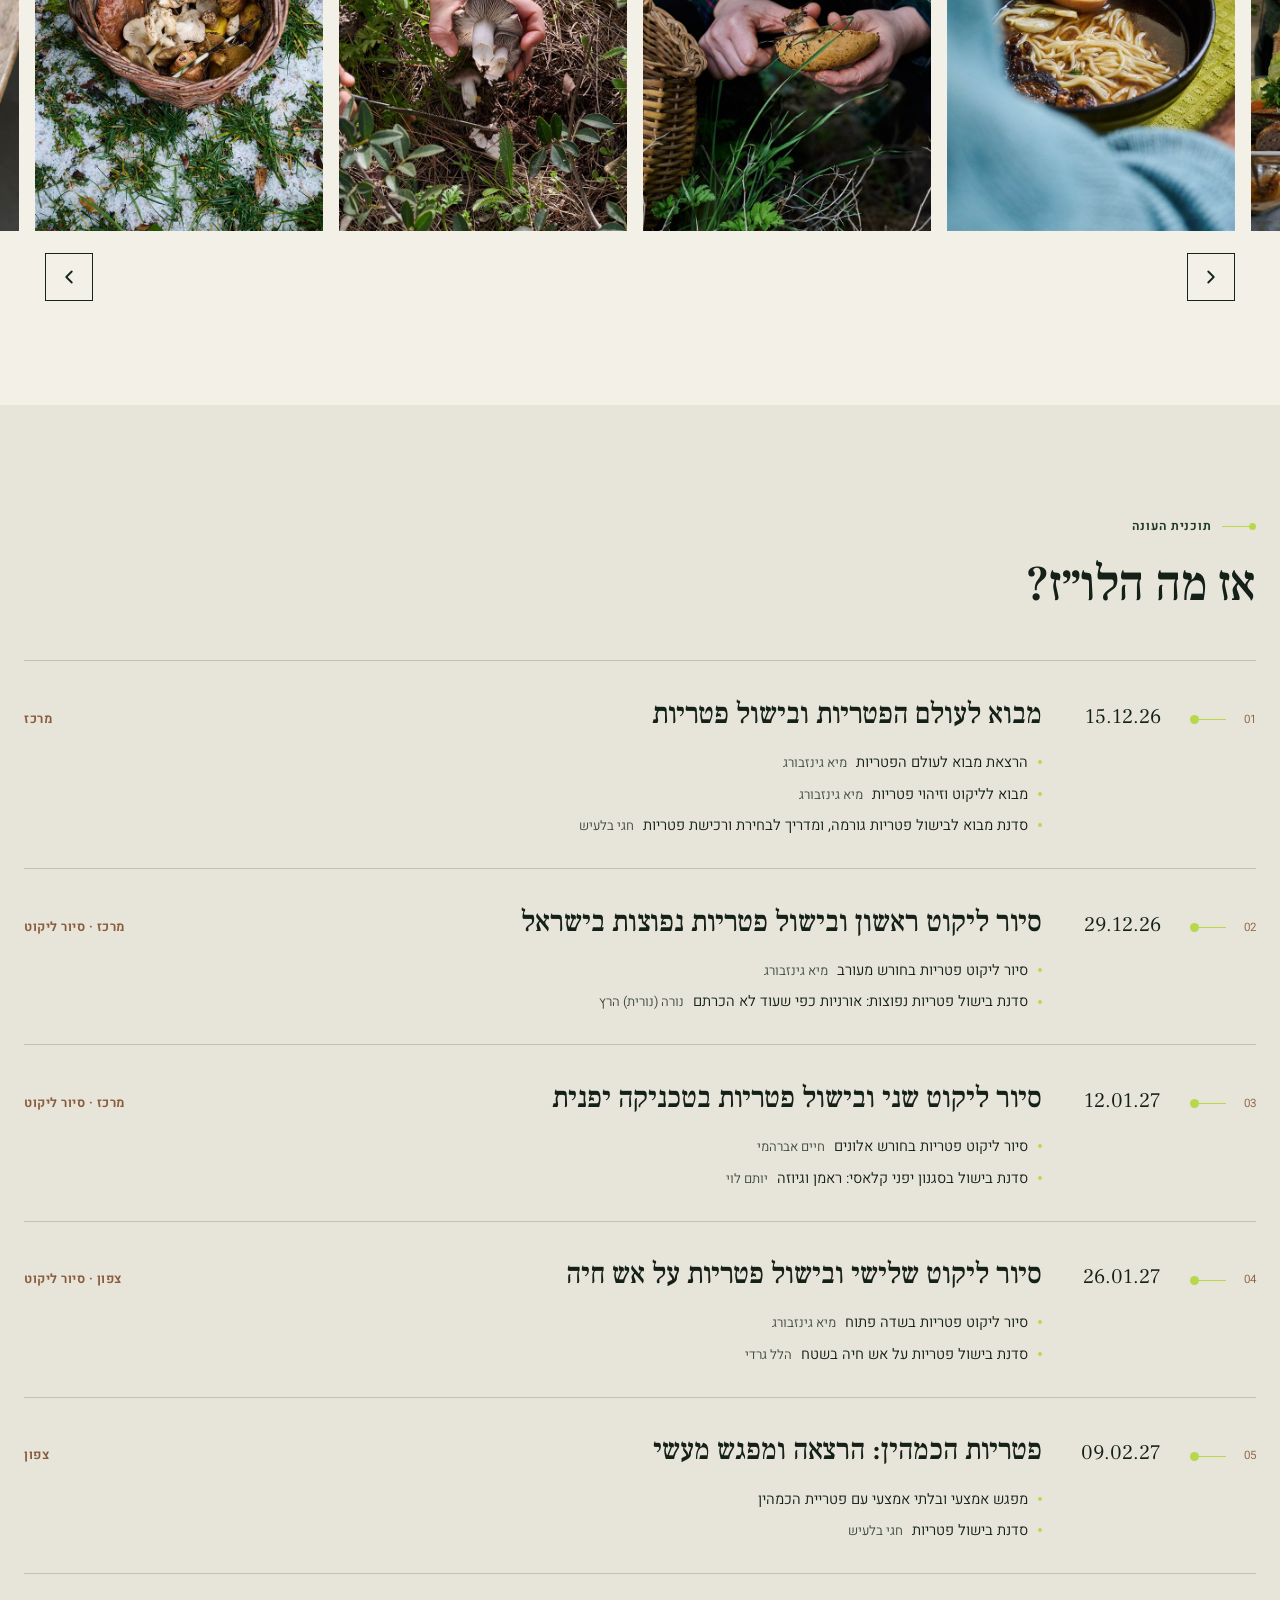
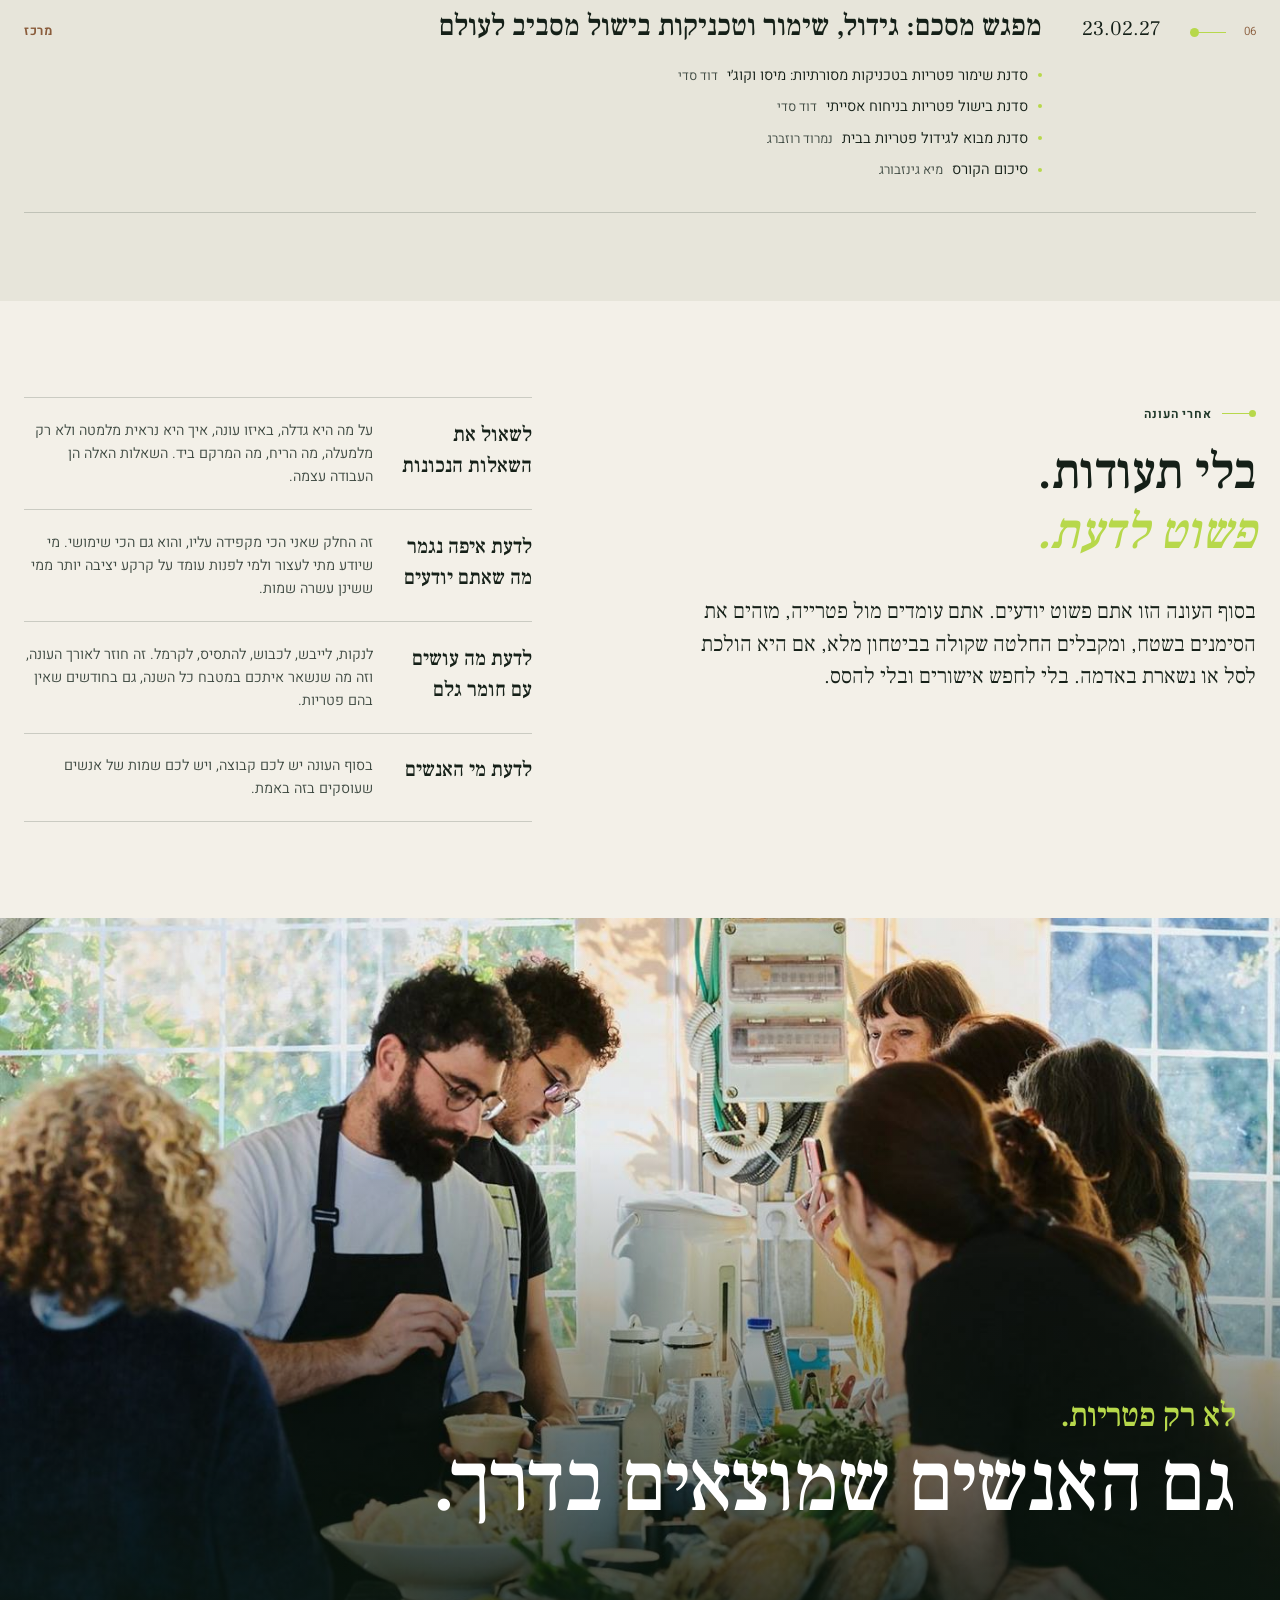
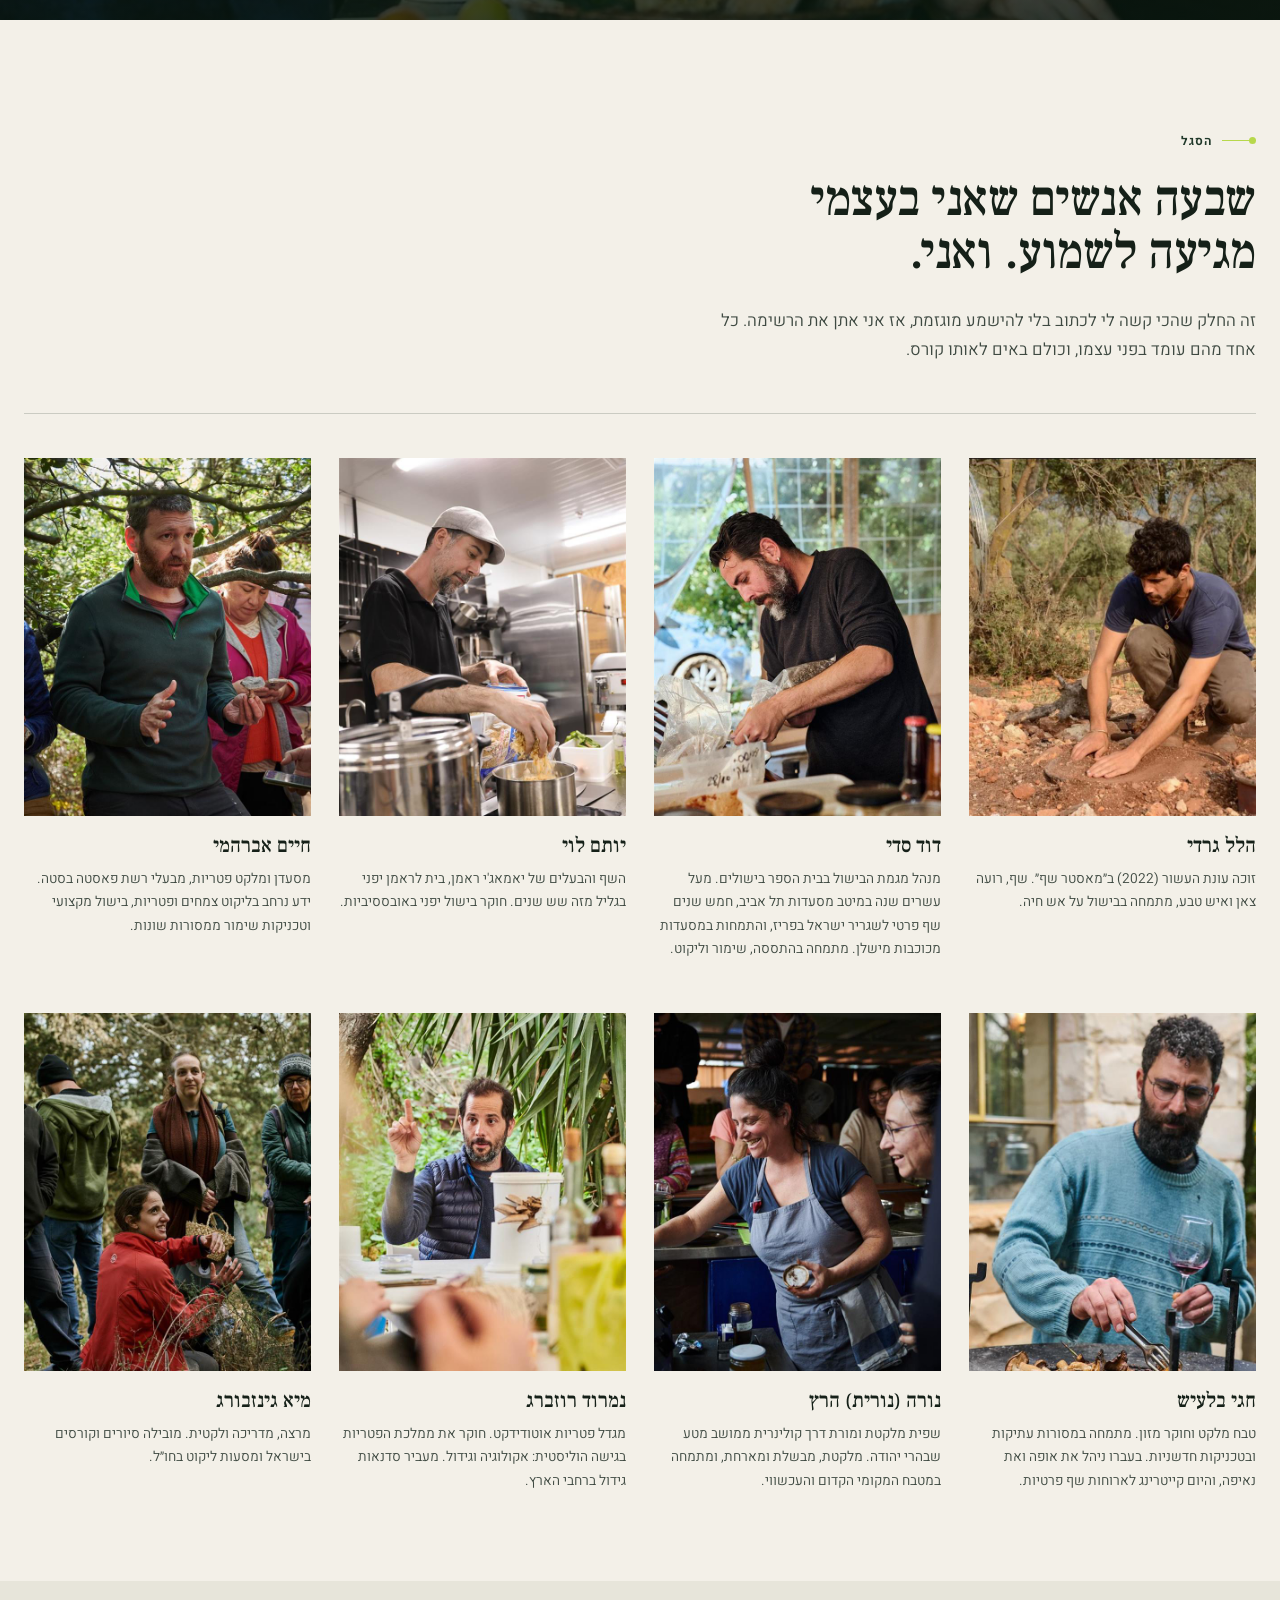
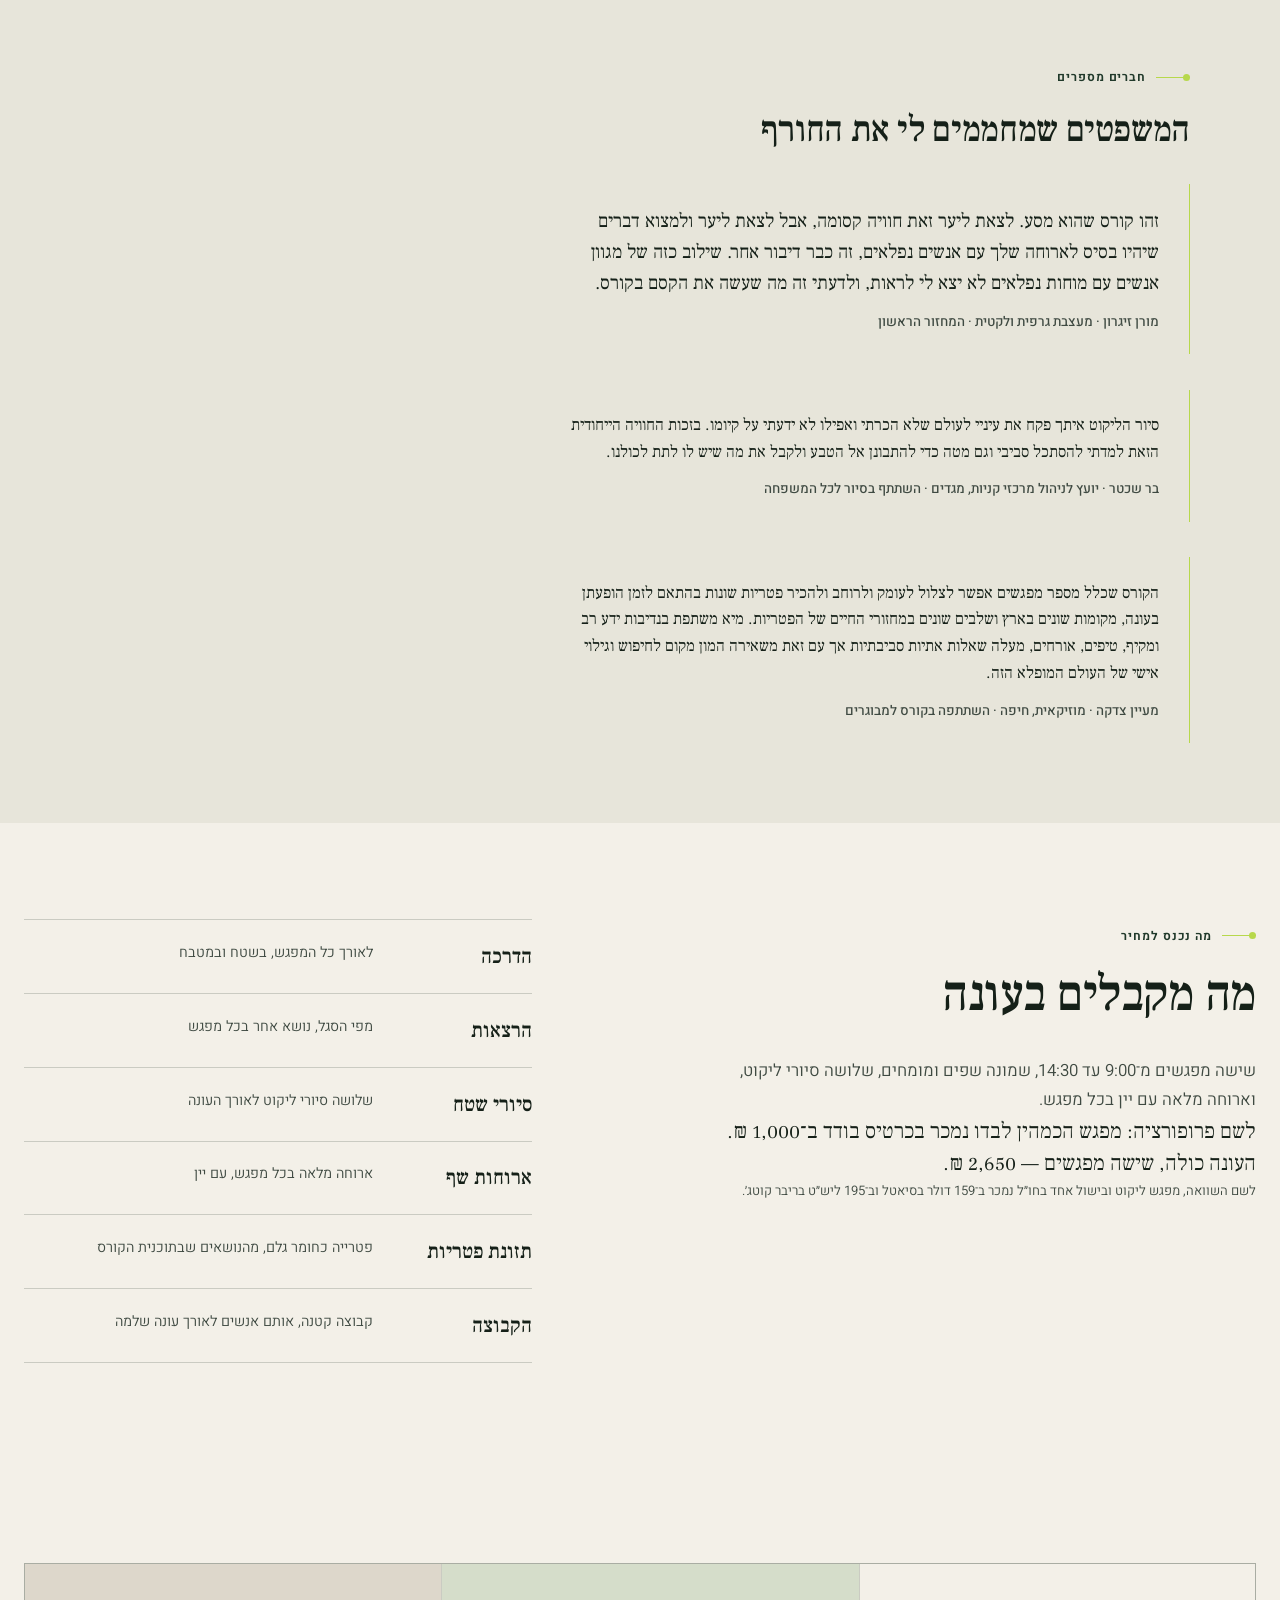
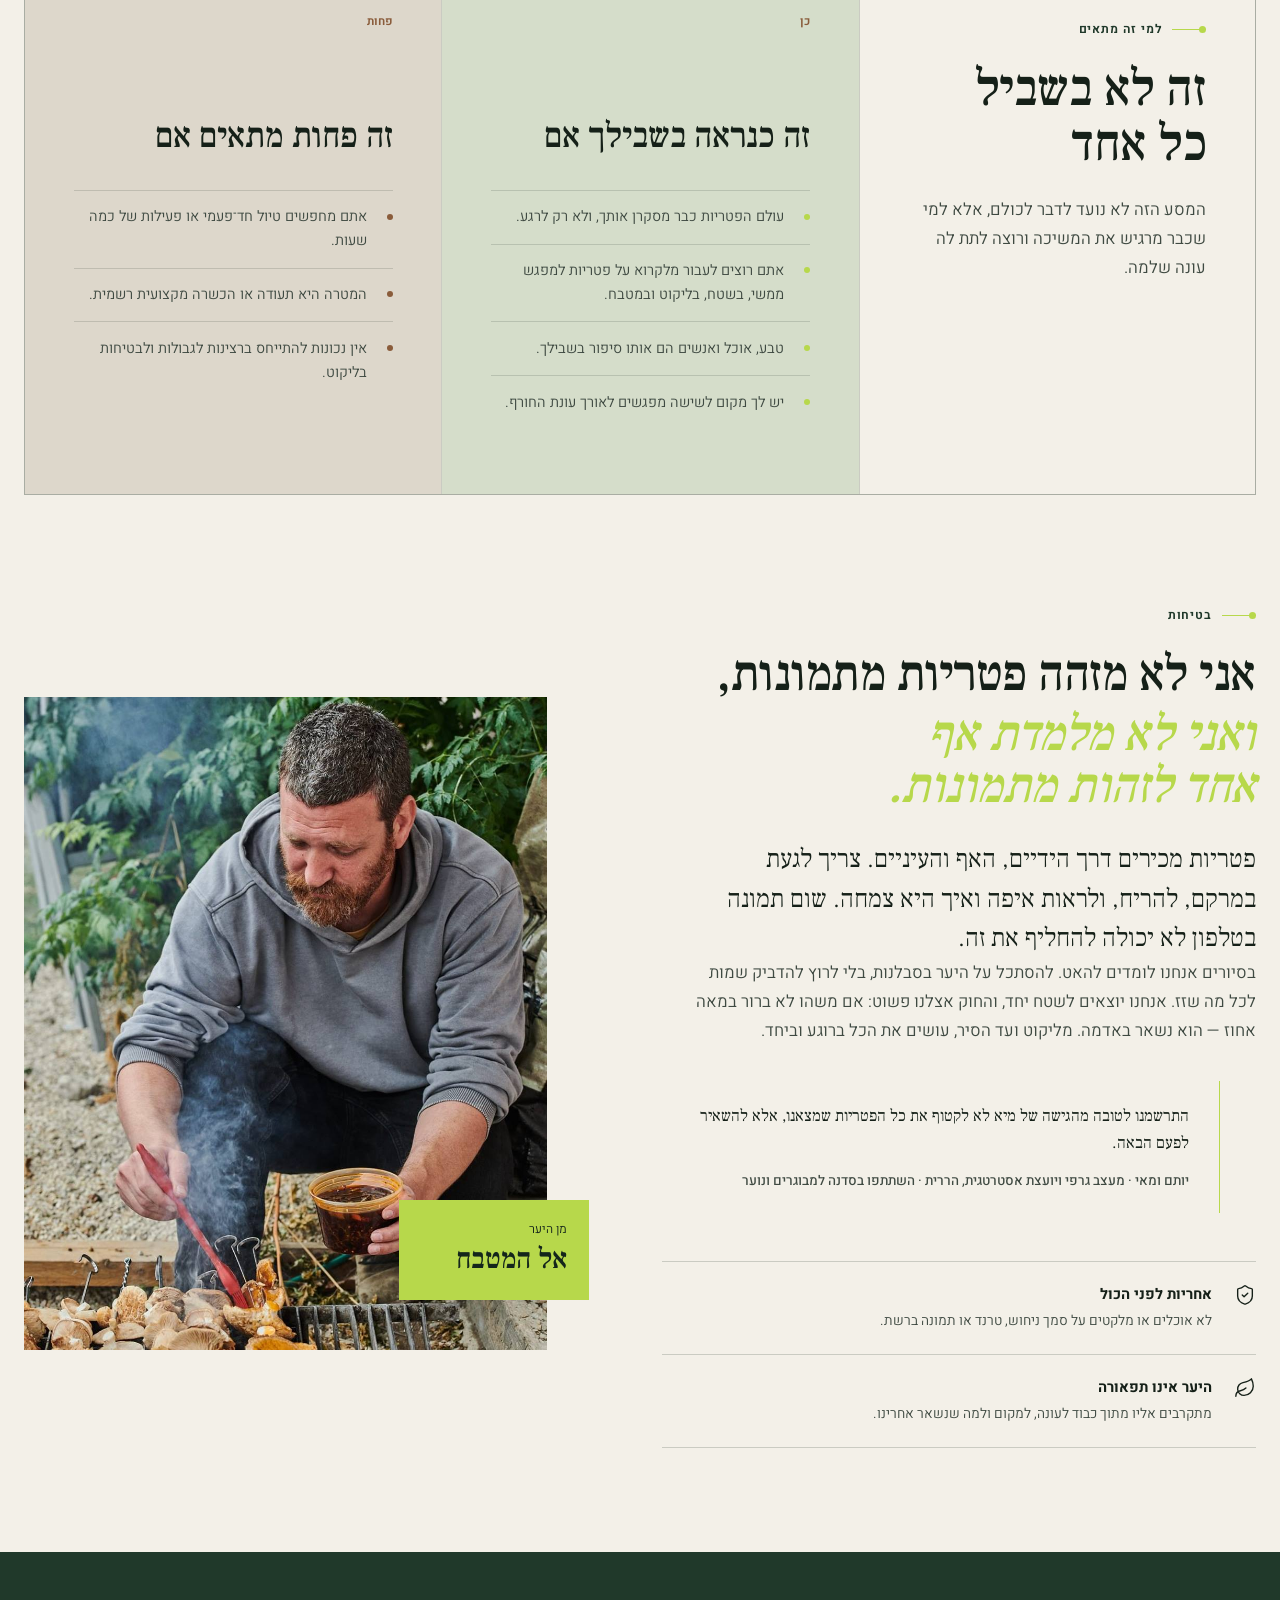
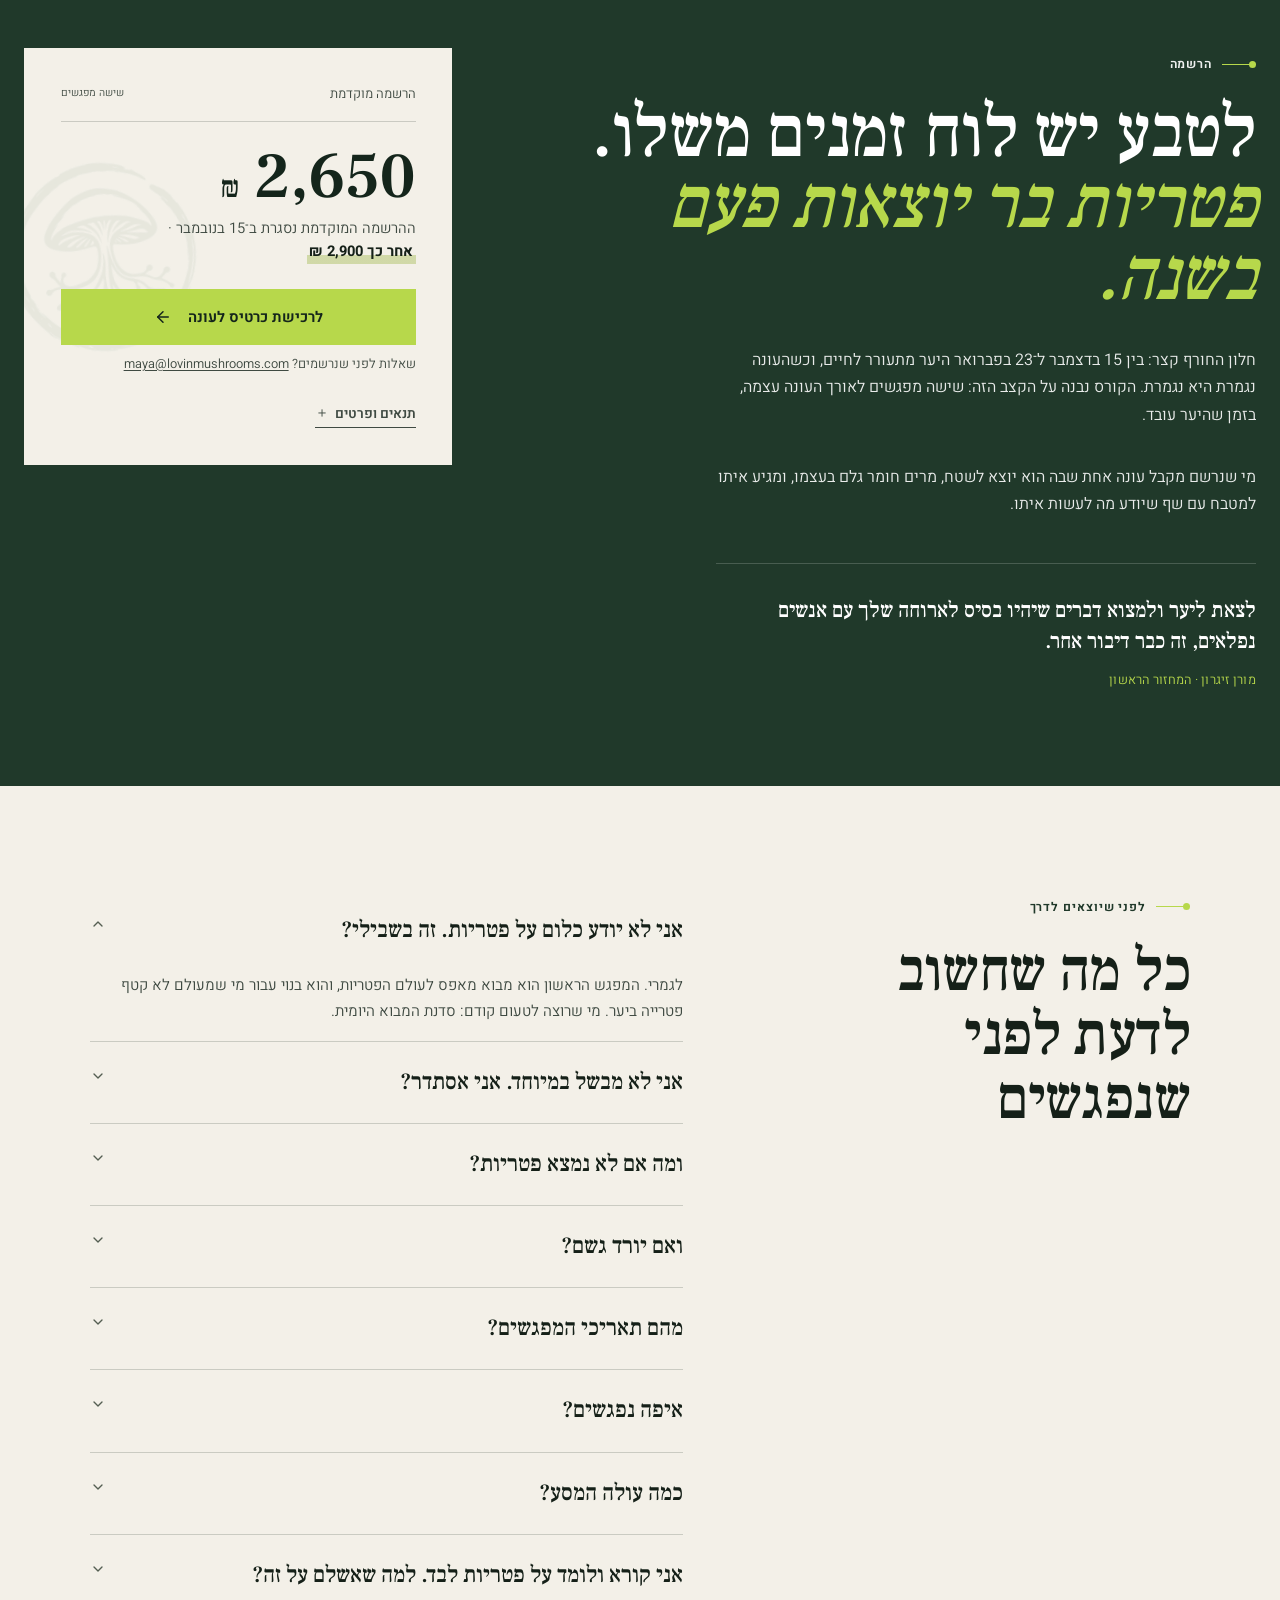
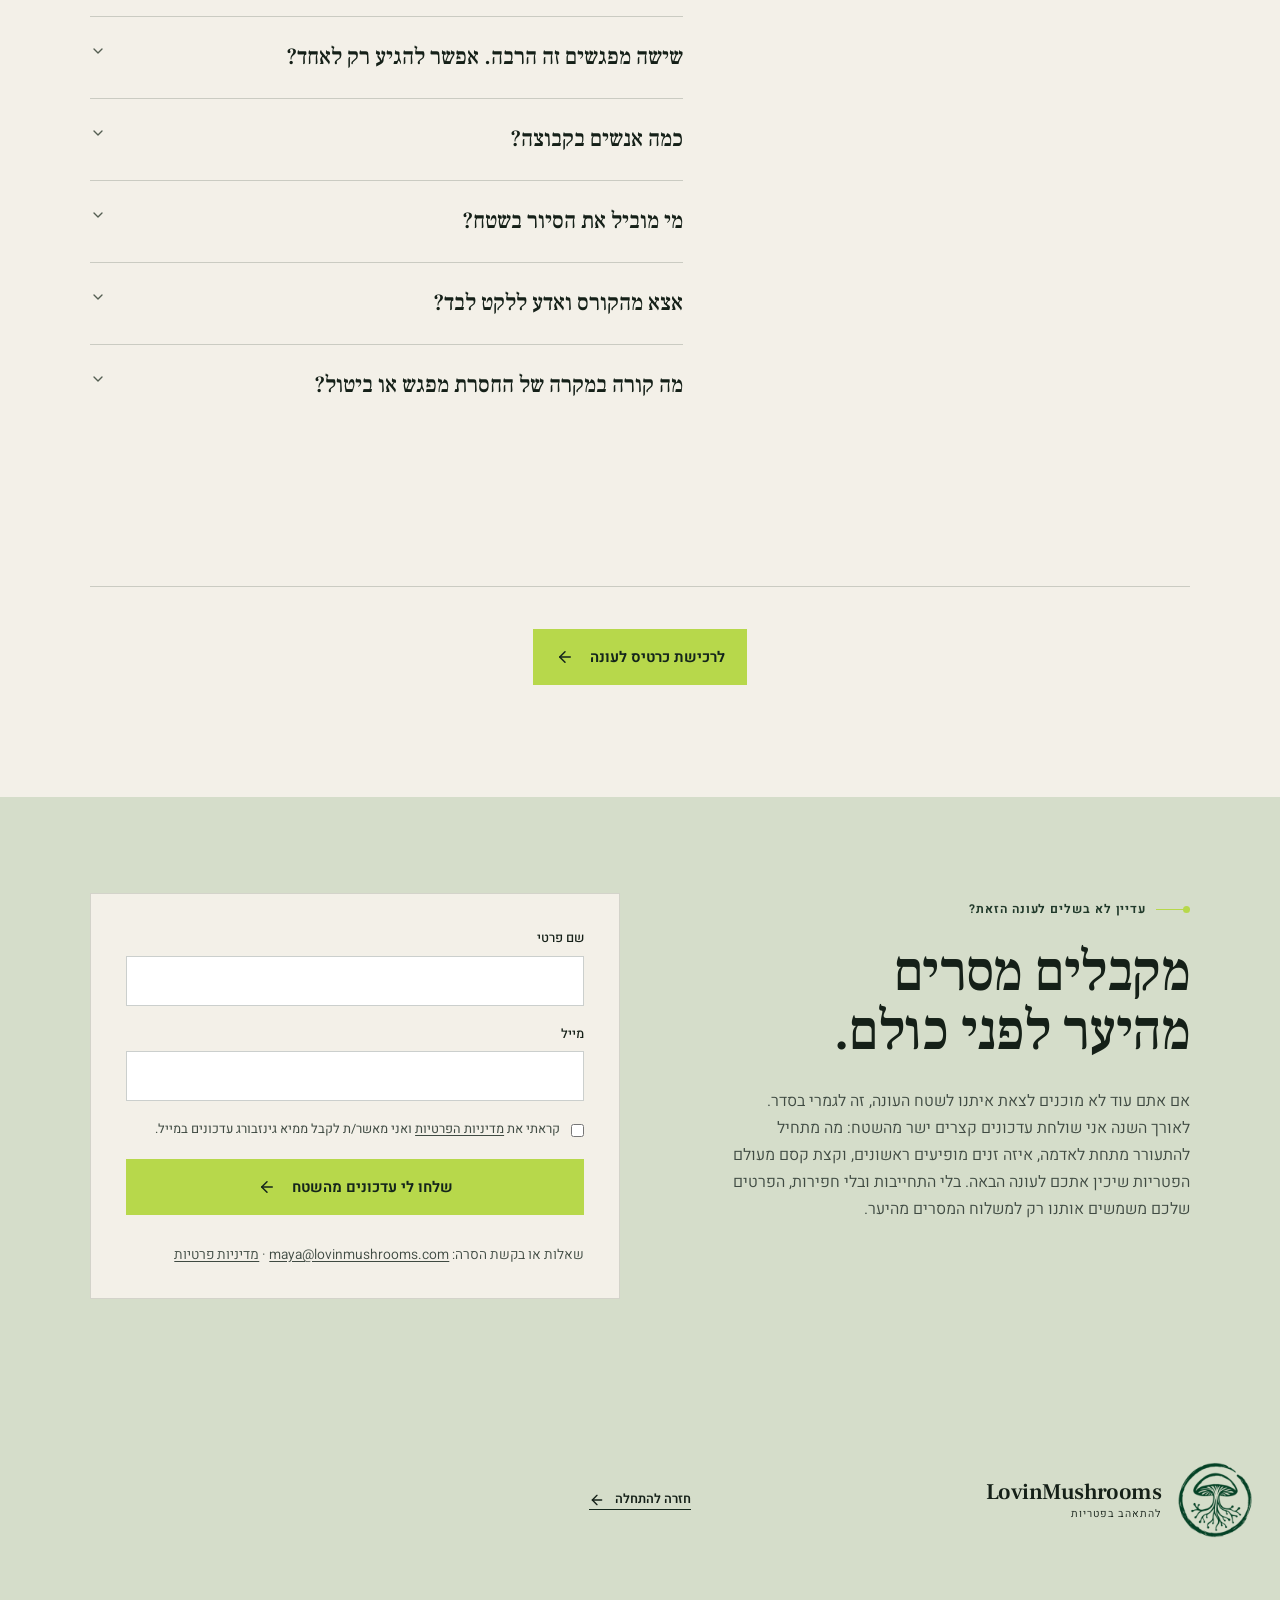
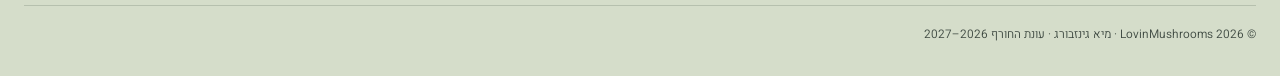
==== commit 3b8c7523: "UTM source tag on checkout links Co-Authored-By: Claude Fable 5.1 <noreply@anthropic.com>" ====
--- a/index.html
+++ b/index.html
@@ -36,7 +36,7 @@
       fbq('track', 'PageView');
     </script>
     <noscript><img height="1" width="1" style="display:none" src="https://www.facebook.com/tr?id=1635147900369816&ev=PageView&noscript=1" alt="" /></noscript>
-    <script type="module" crossorigin src="./assets/index-DeLVWtrG.js"></script>
+    <script type="module" crossorigin src="./assets/index-xht6iNyW.js"></script>
     <link rel="stylesheet" crossorigin href="./assets/index-7lQFLVoq.css">
   </head>
   <body>
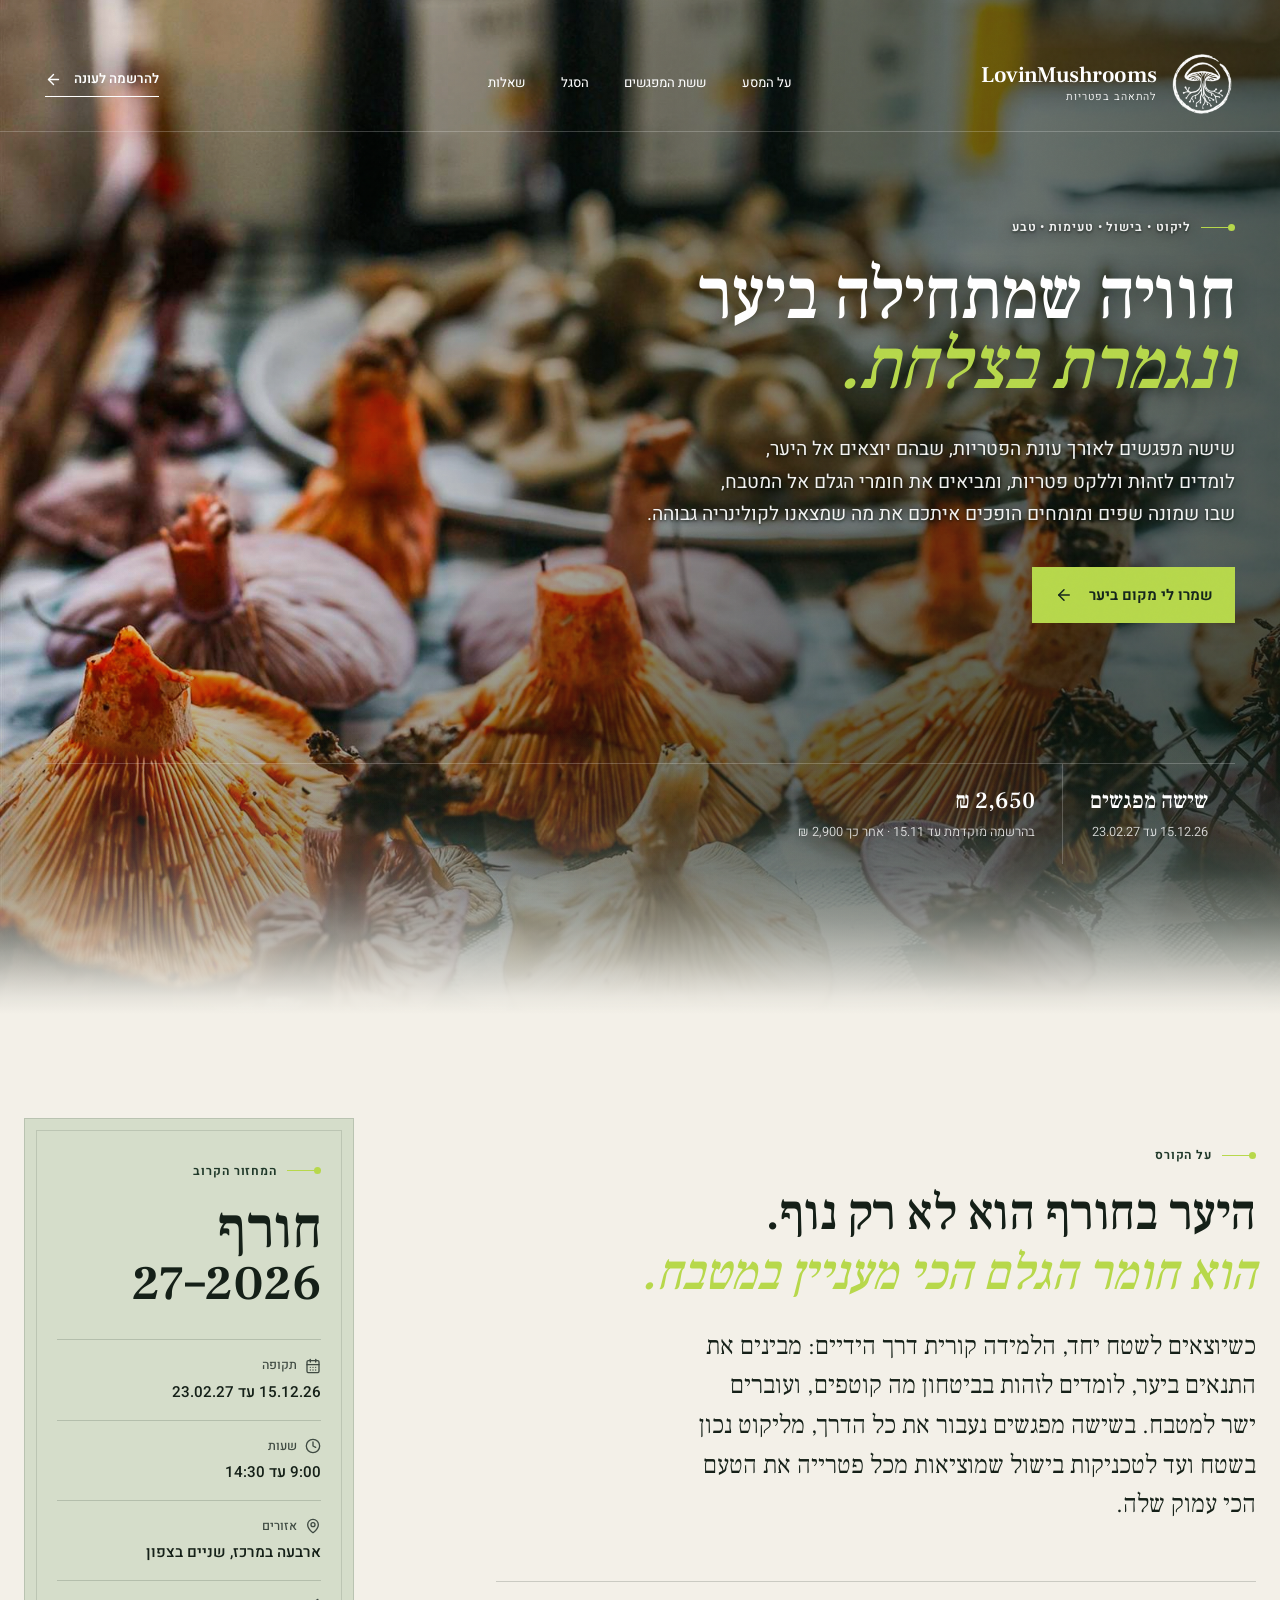
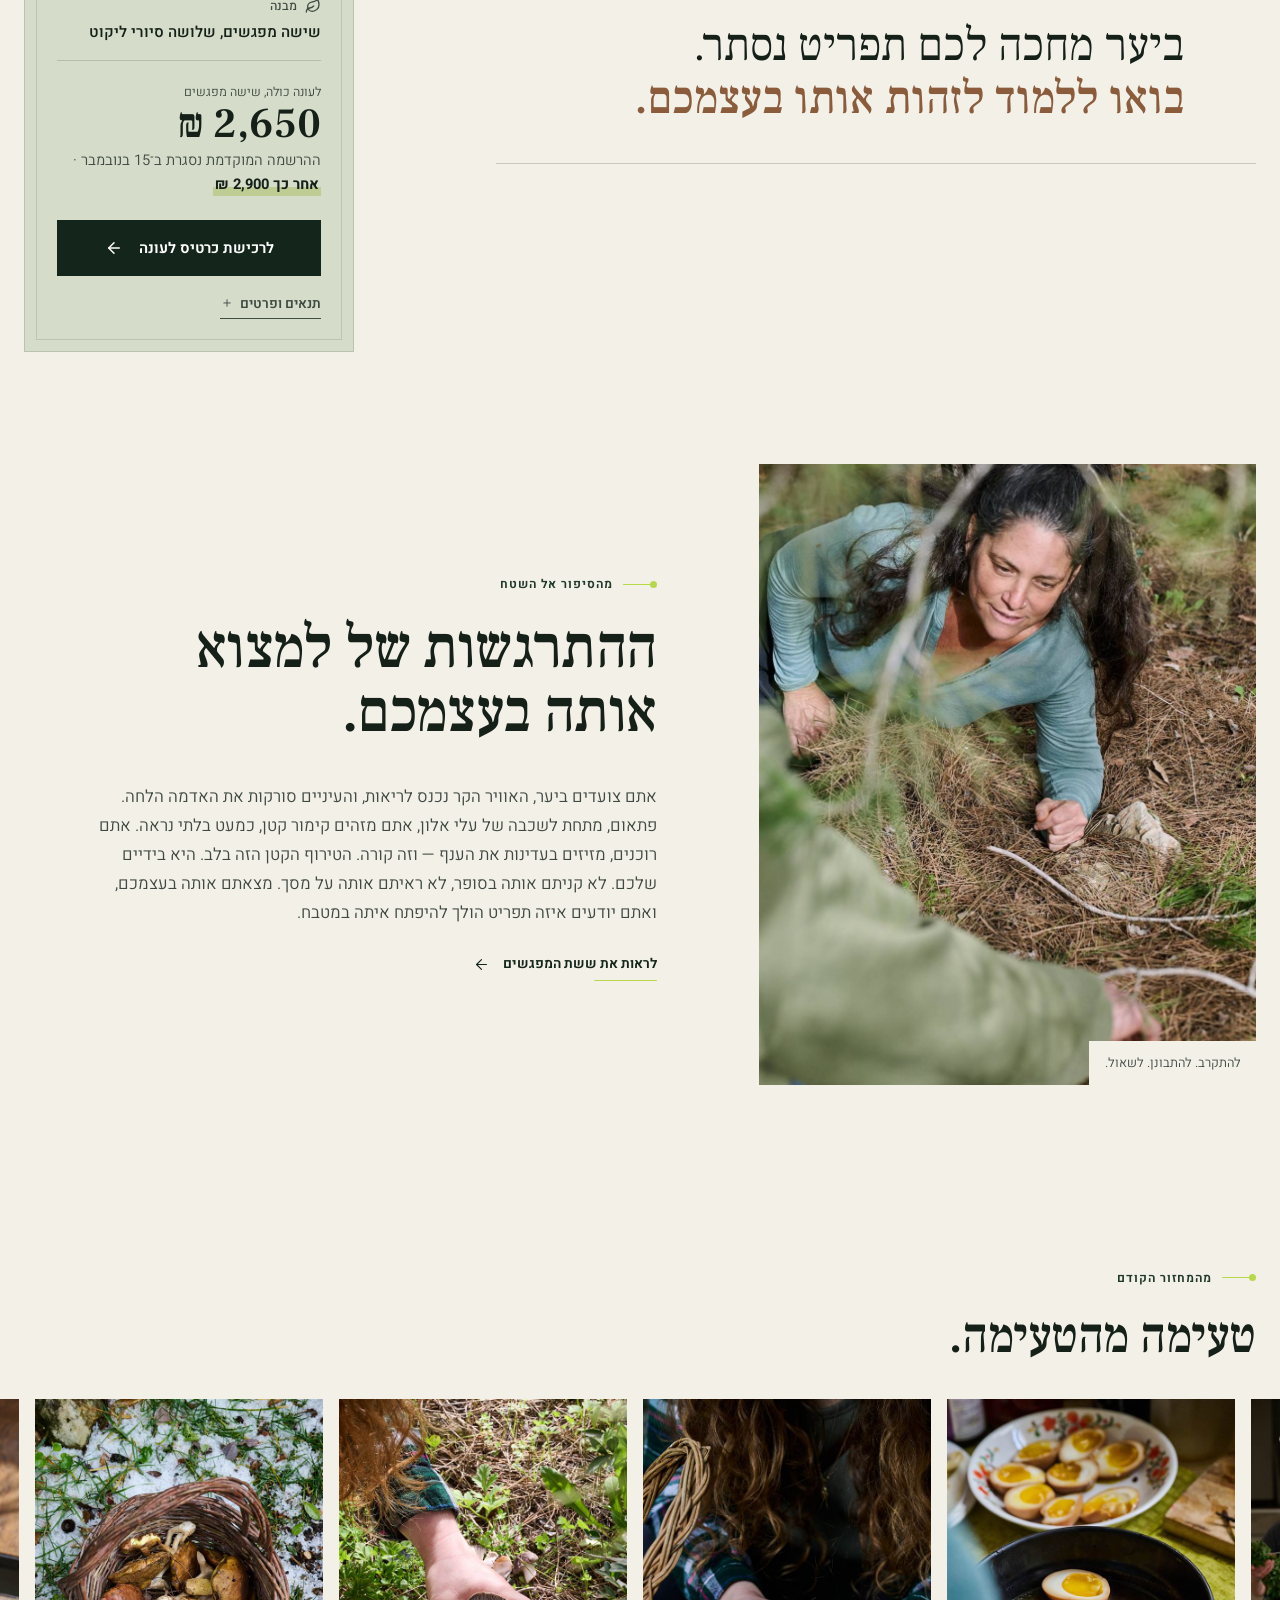
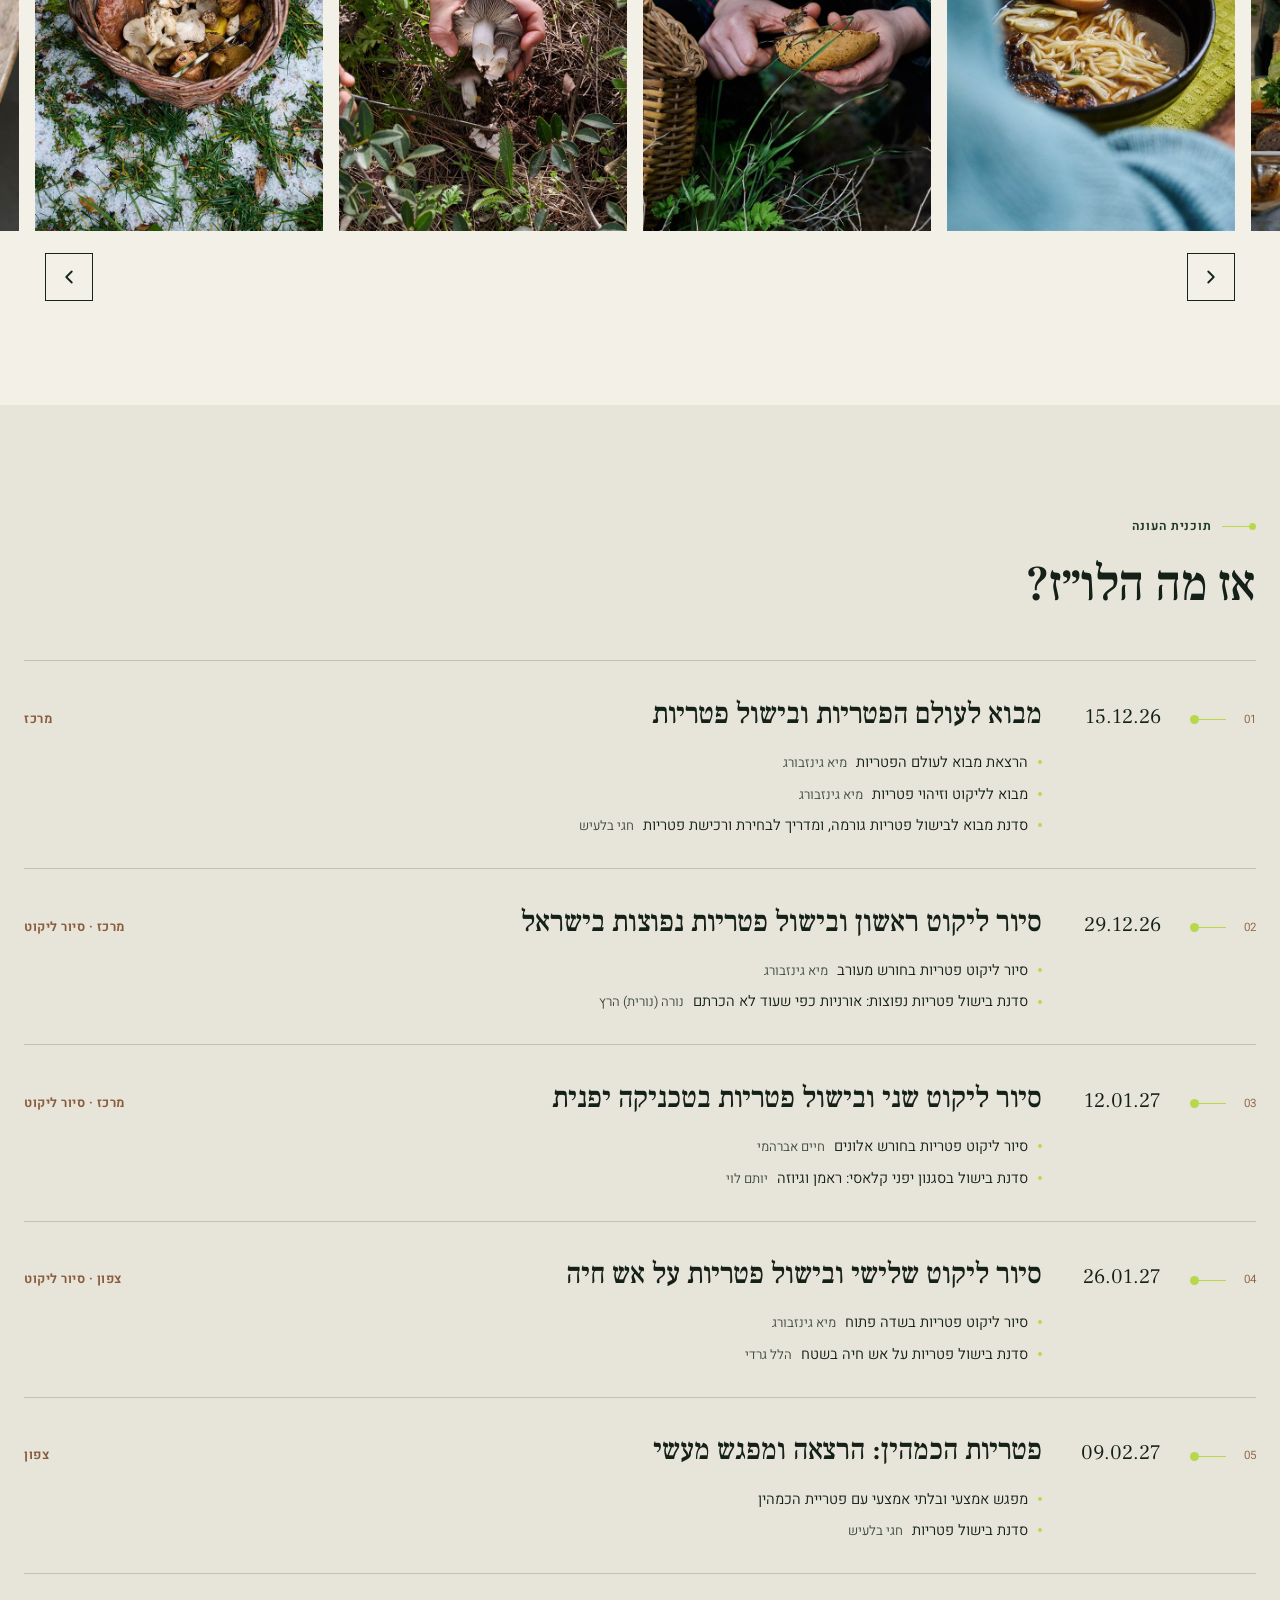
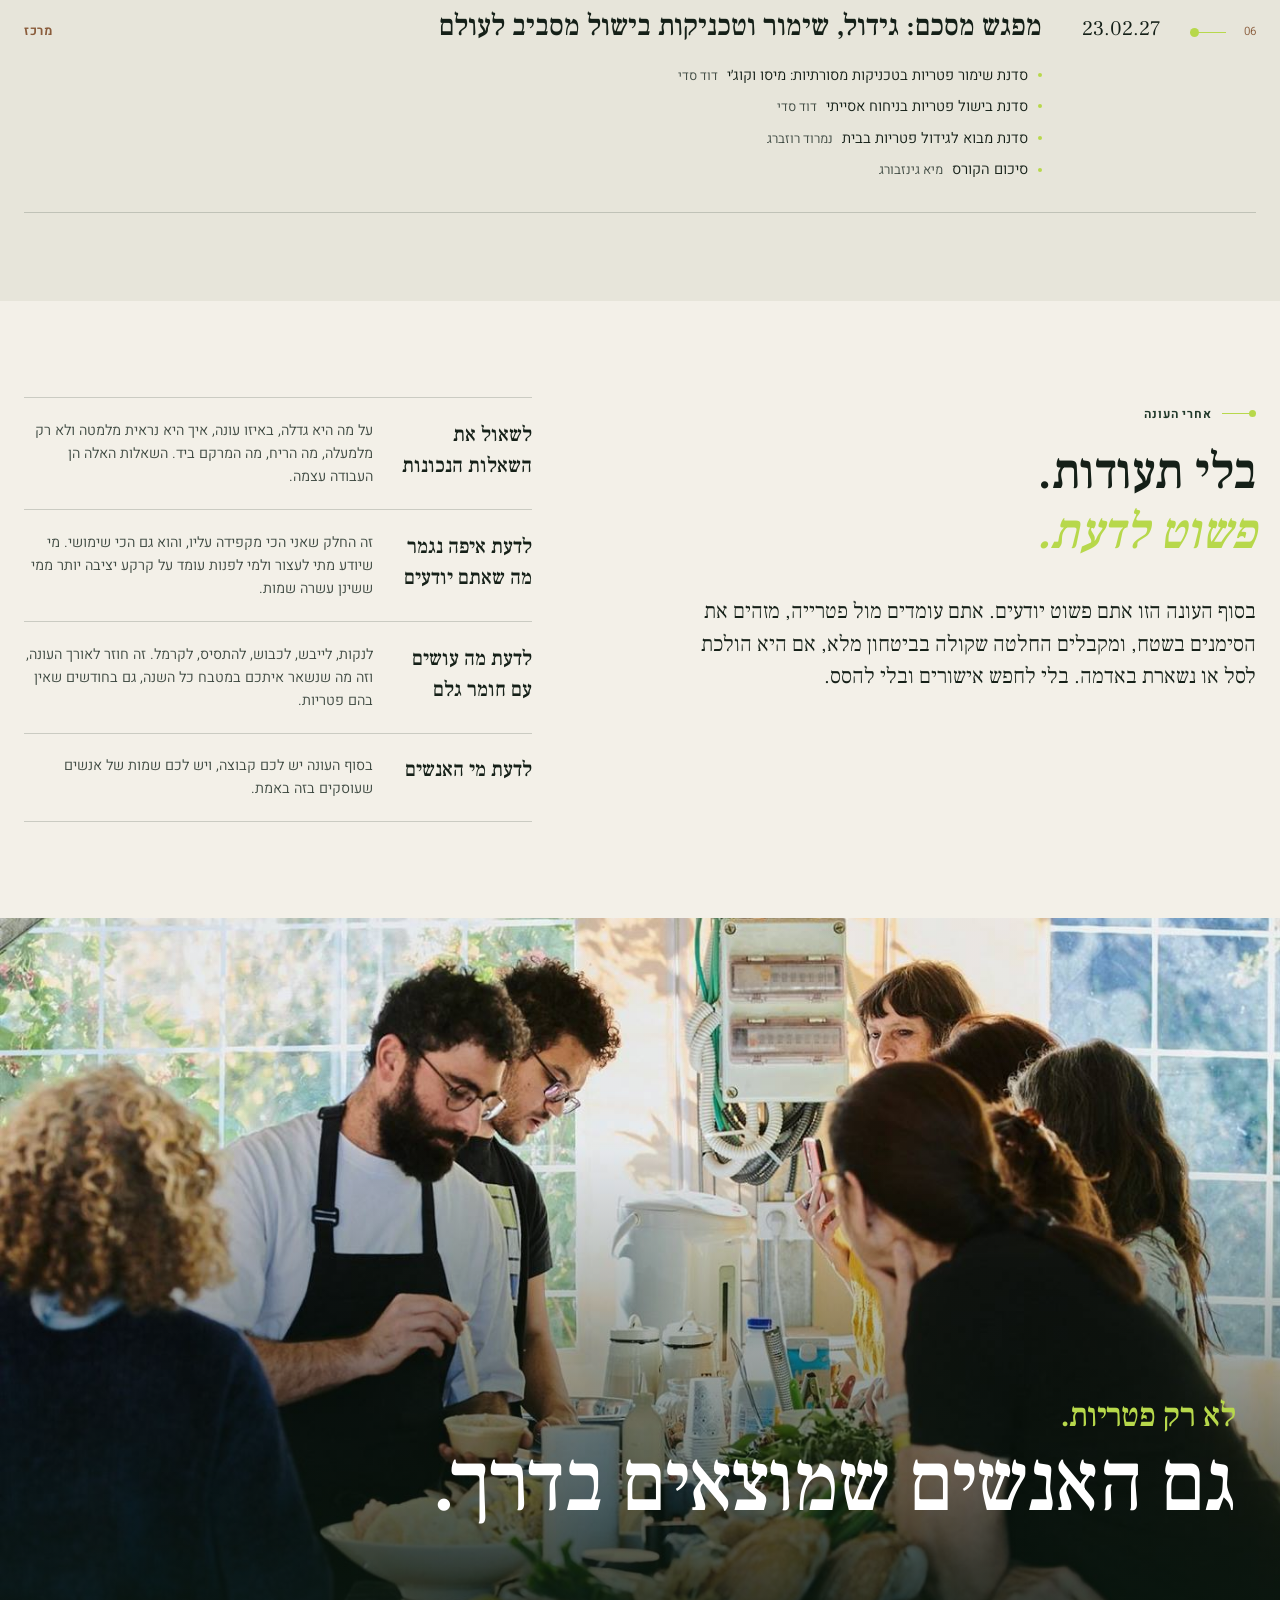
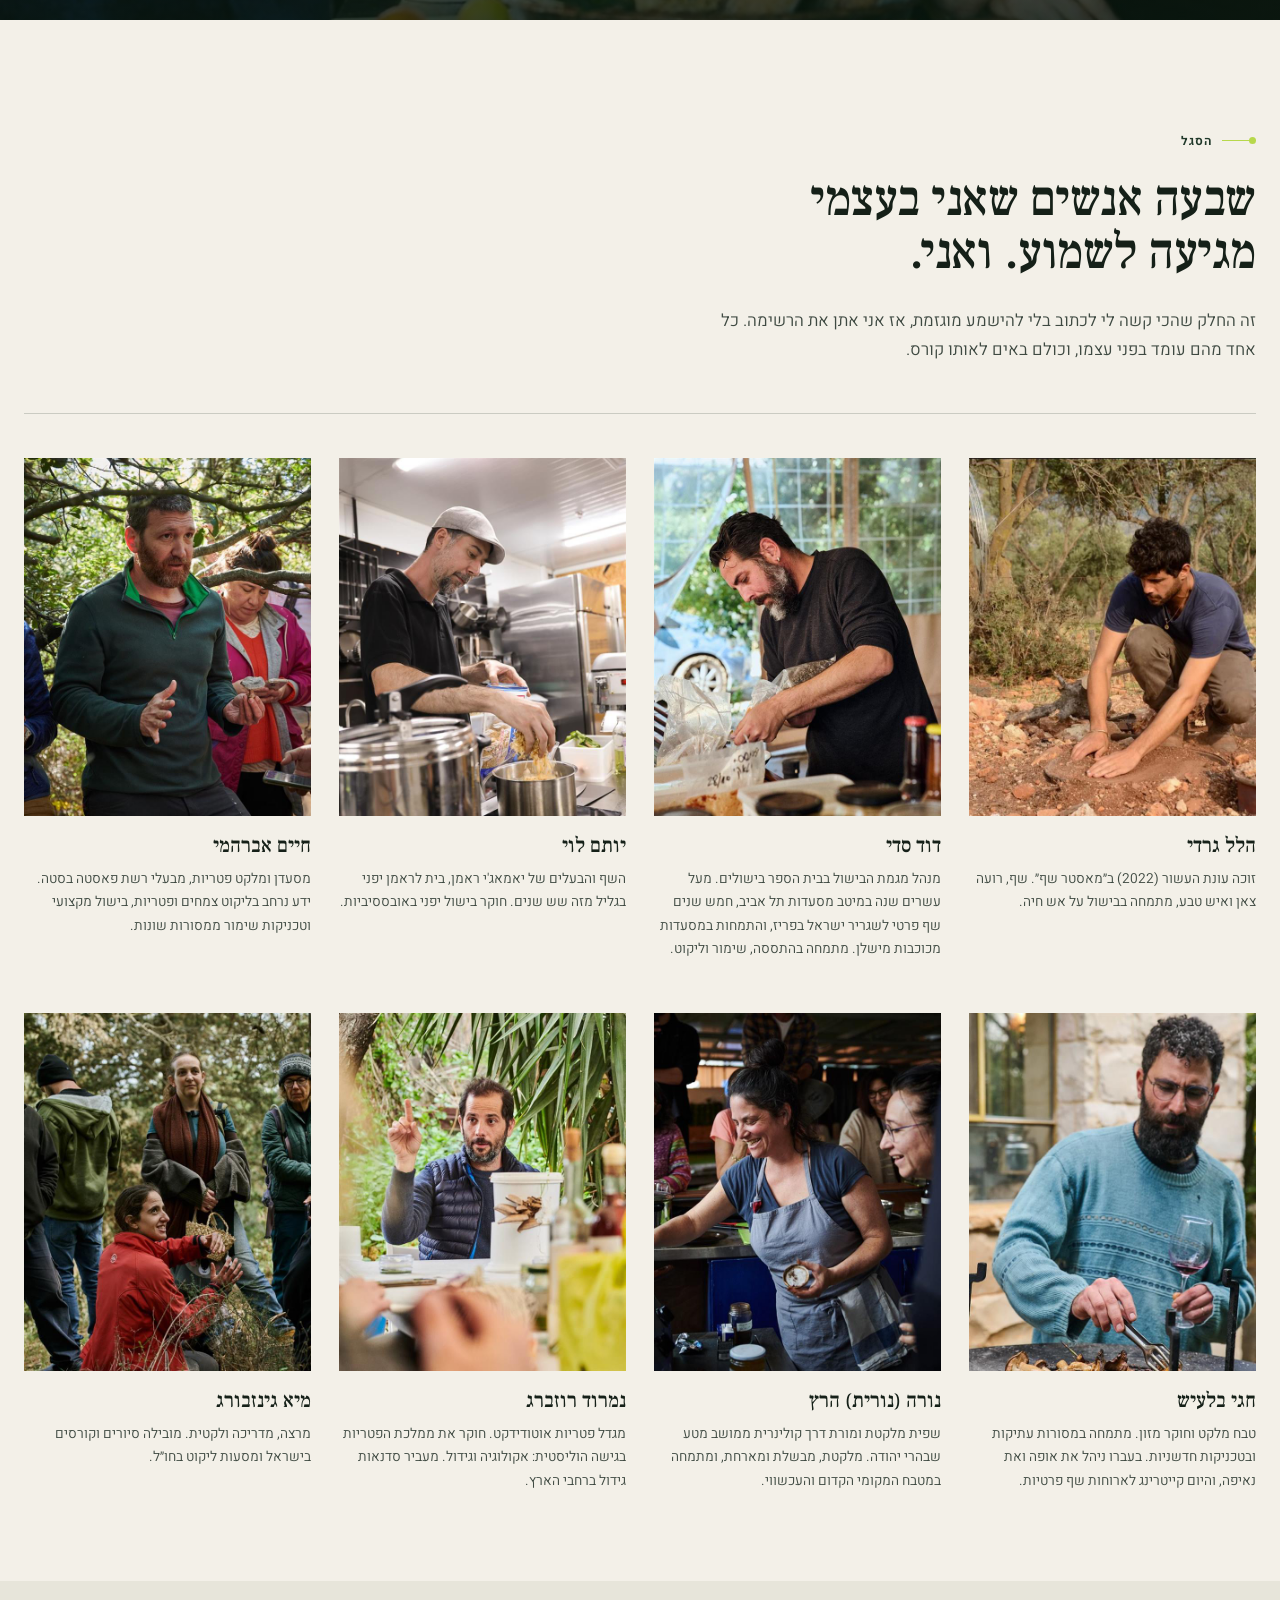
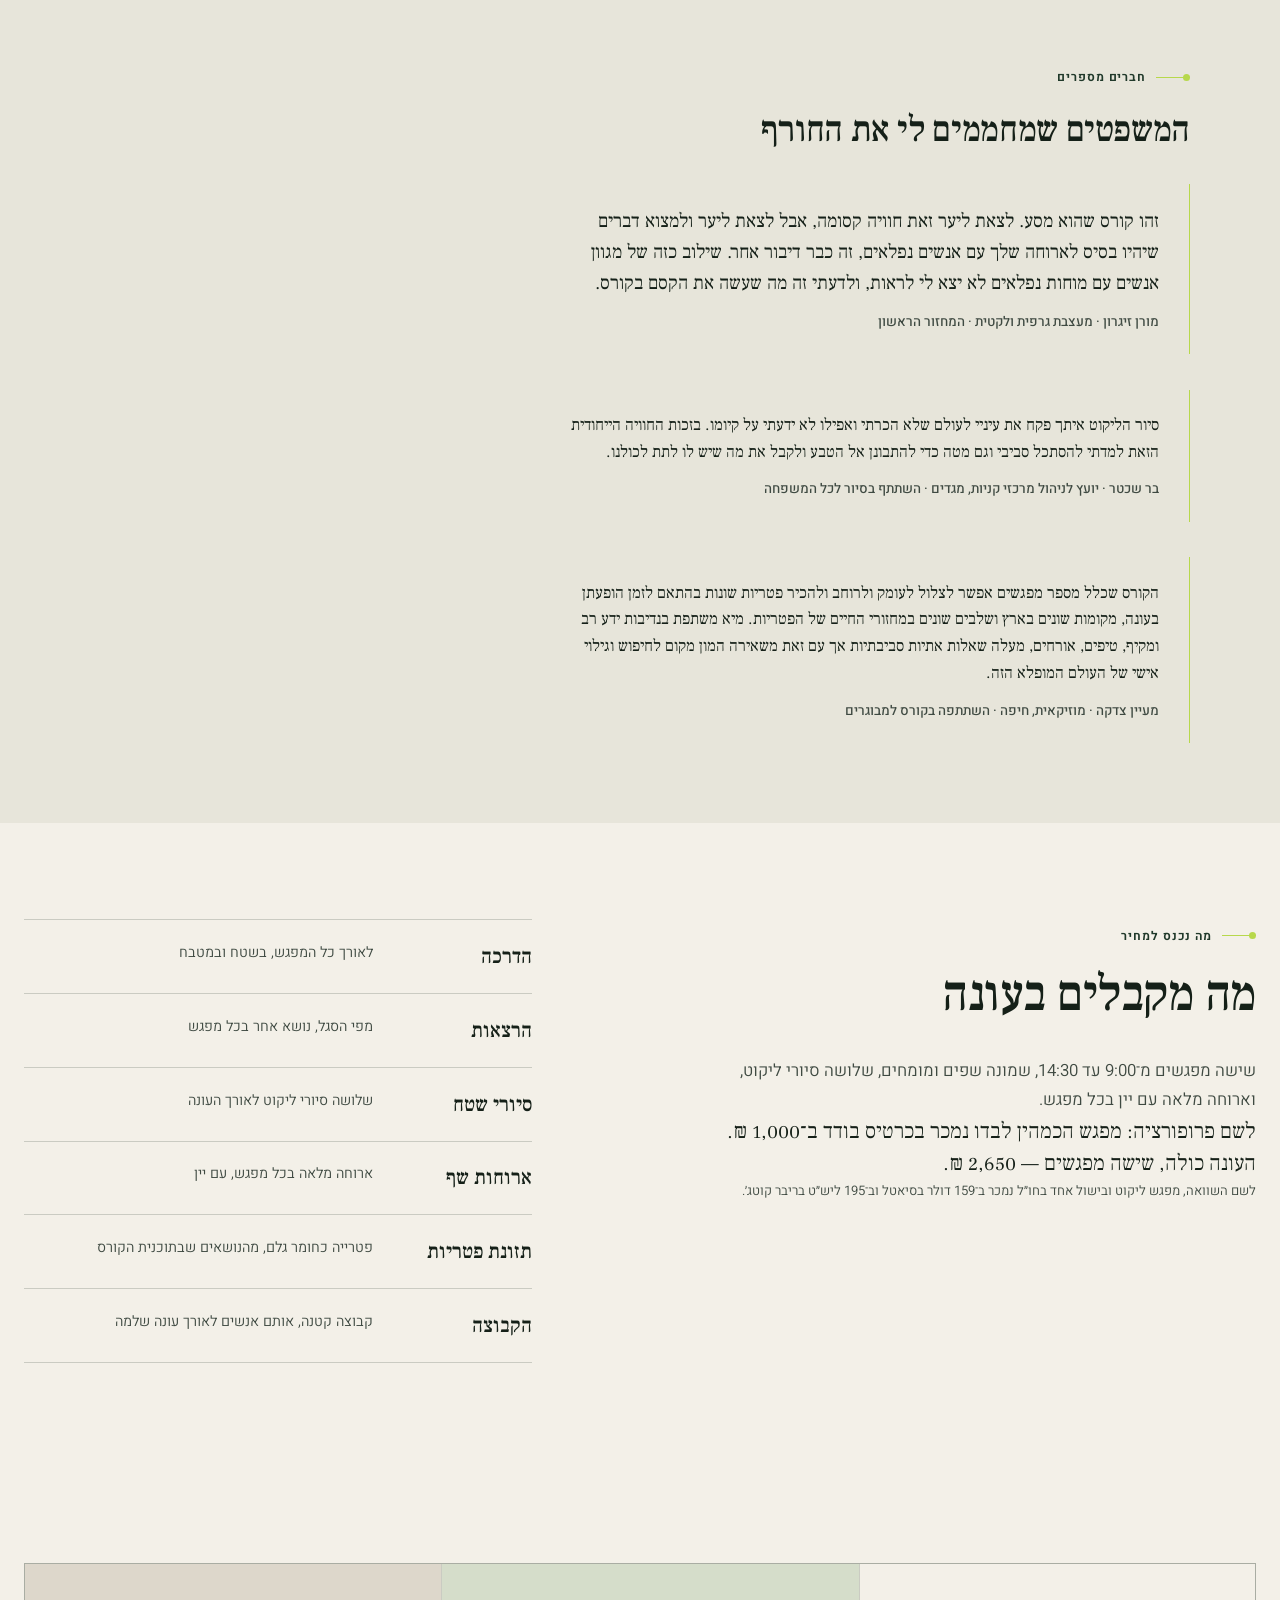
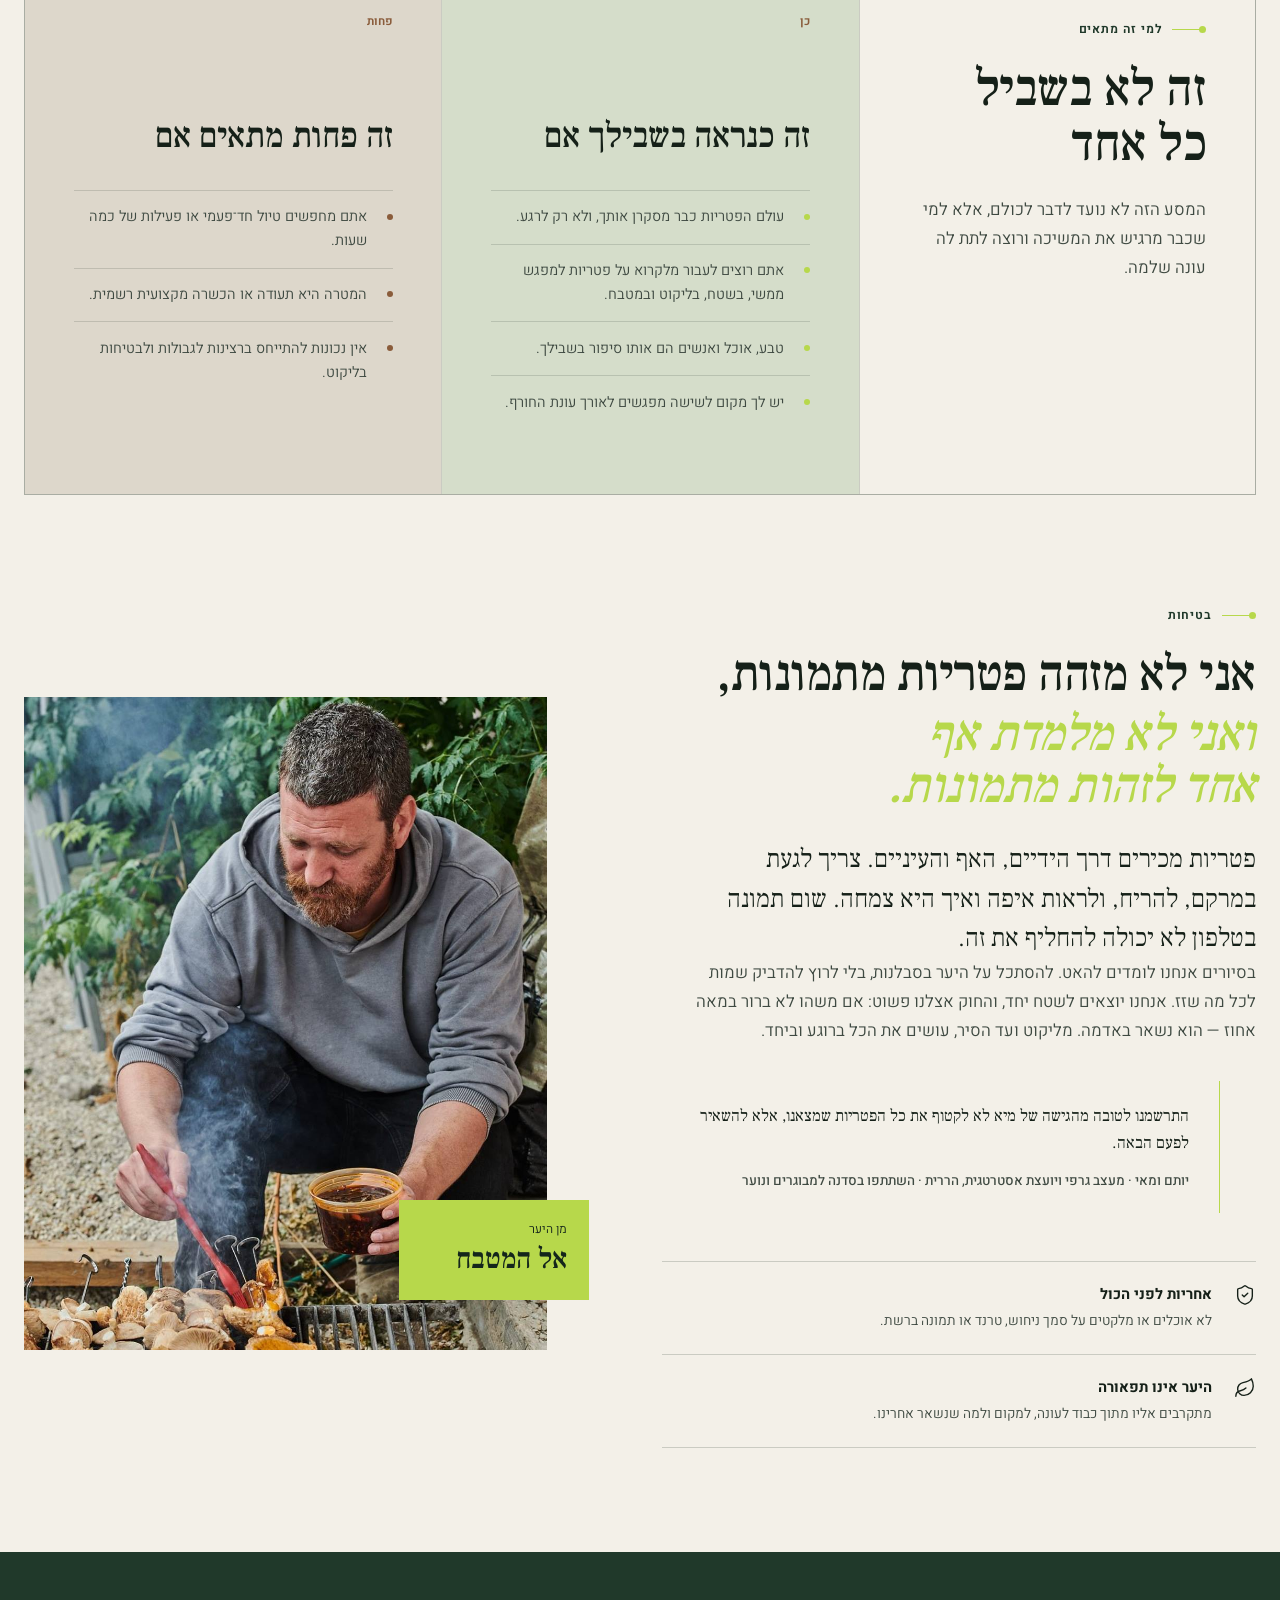
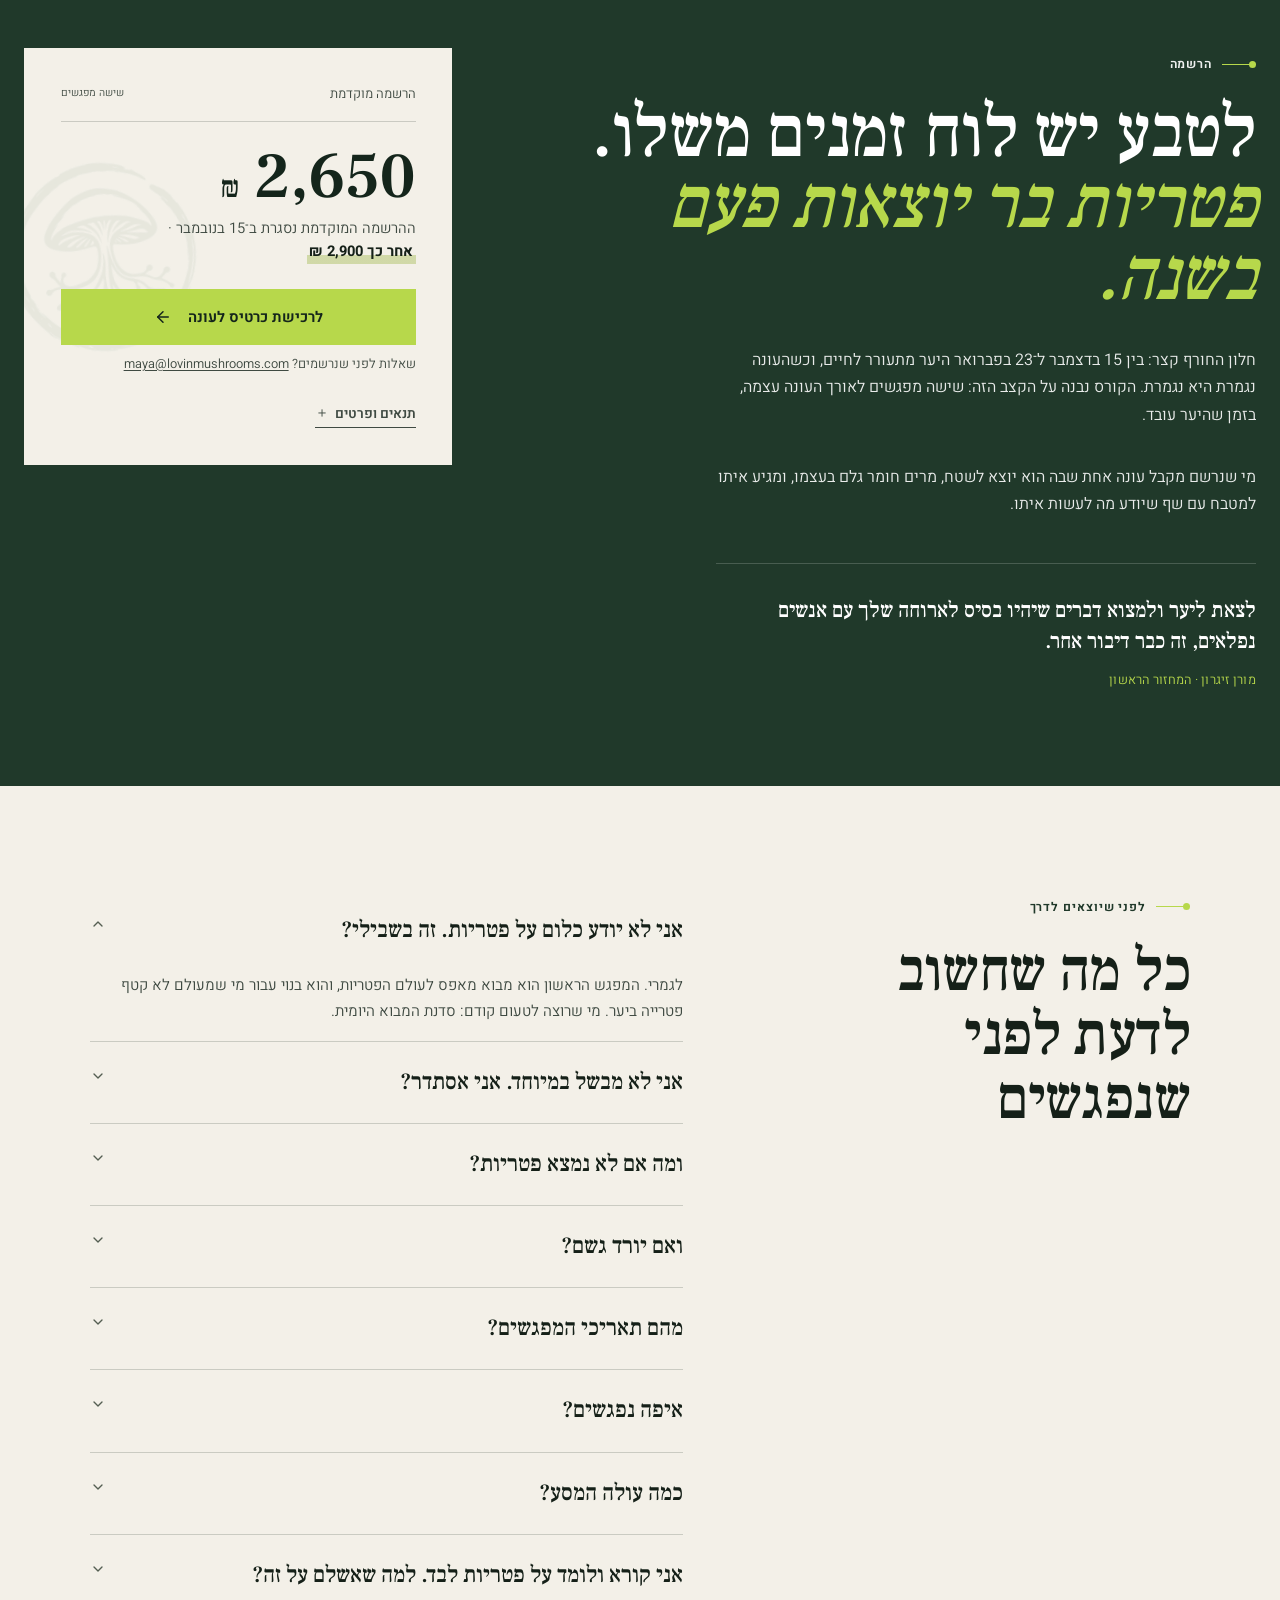
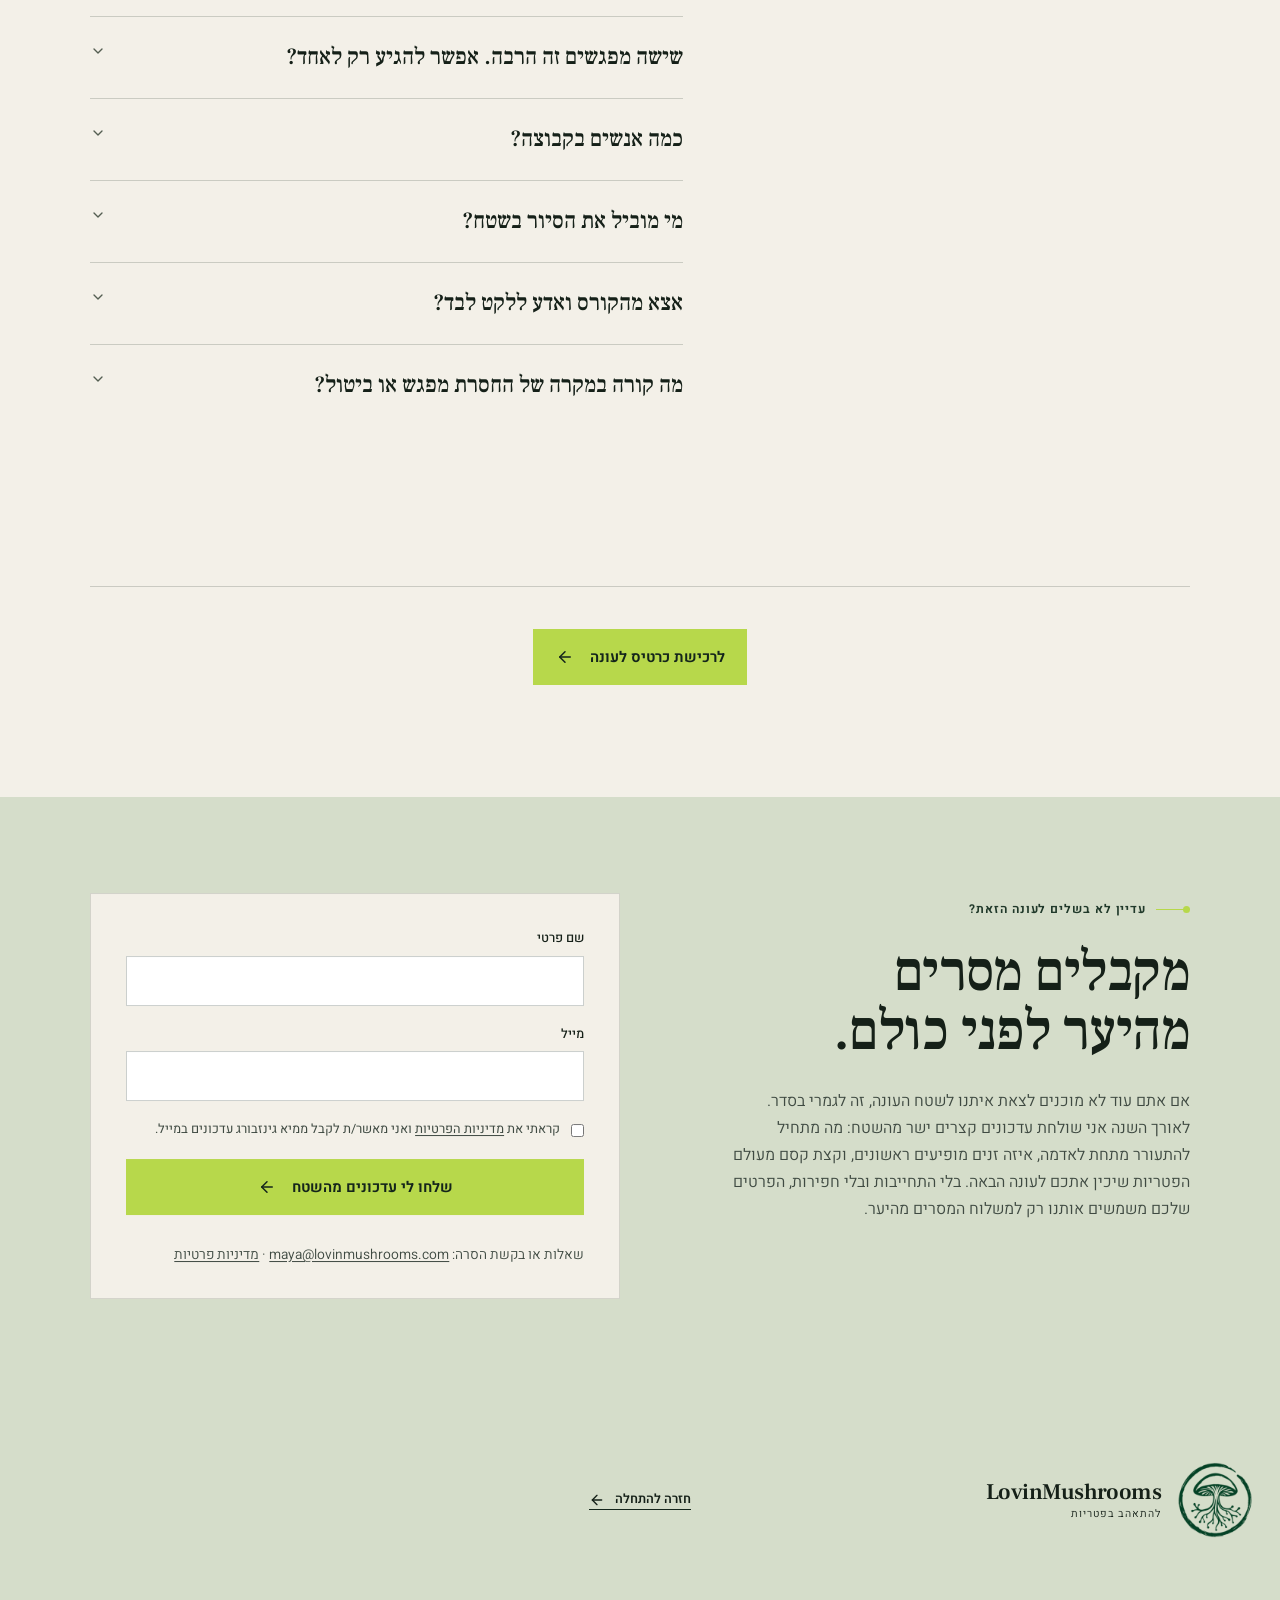
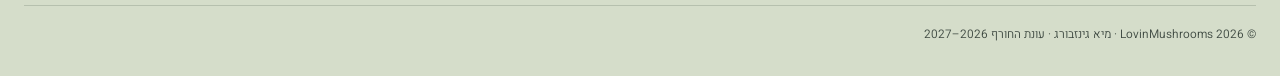
==== commit 542c08e2: "Open the page to Google: remove noindex, canonical, search title/description, Course JSON-LD, robots" ====
--- a/index.html
+++ b/index.html
@@ -5,8 +5,9 @@
     <meta name="viewport" content="width=device-width, initial-scale=1.0, viewport-fit=cover" />
     <meta name="format-detection" content="telephone=no" />
     <meta name="theme-color" content="#14251B" />
-    <meta name="robots" content="noindex,nofollow" />
-    <meta name="description" content="להתאהב בפטריות — שישה מפגשים, עונה אחת, מסע מפטריית הבר אל הצלחת. קורס פטריות, ליקוט וקולינריה עם LovinMushrooms." />
+    <!-- 27/09/2026: הדף נפתח לגוגל בהכרעת יובל. הקנוניקל מונע כפילות עם כתובת גיטהאב ועם פרמטרי קמפיין בכתובת. -->
+    <link rel="canonical" href="https://course.lovinmushrooms.com/" />
+    <meta name="description" content="קורס פטריות של מיא גינזבורג (להתאהב בפטריות): שישה מפגשים בעונת החורף 2026–2027, מסע מפטריית הבר אל הצלחת. שלושה סיורי ליקוט, שמונה שפים ומומחים, וארוחות שף עם יין. קבוצה של 15 עד 20." />
     <!-- כרטיס השיתוף. הכתובות המוחלטות חייבות להתעדכן ביום שהדף עובר לתת־דומיין. -->
     <meta property="og:type" content="website" />
     <meta property="og:site_name" content="LovinMushrooms" />
@@ -28,7 +29,75 @@
     <link rel="icon" type="image/png" href="./manus-storage/lovinmushrooms-spore-mark_81ca3b31.png" />
     <!-- 22/09: תמונת הירו היא רכיב ה-LCP ונוצרת ב-JS, ולכן סורק הטעינה המוקדמת לא רואה אותה. preload מגלה אותה מיד. -->
     <link rel="preload" as="image" href="./manus-storage/course-mushrooms-wine.jpg" fetchpriority="high" />
-    <title>להתאהב בפטריות — מסע של ליקוט וקולינריה</title>
+    <title>להתאהב בפטריות — קורס פטריות, ליקוט וקולינריה עם מיא גינזבורג</title>
+    <!-- 27/09/2026: נתונים מובנים לגוגל (Course). העובדות מהדף עצמו: תאריכים, מחירים, גודל קבוצה. לעדכן כאן כשמשתנה משהו בלוח או במחיר. -->
+    <script type="application/ld+json">
+    {
+      "@context": "https://schema.org",
+      "@type": "Course",
+      "name": "להתאהב בפטריות — קורס פטריות: ליקוט וקולינריה",
+      "description": "שישה מפגשים לאורך עונת החורף 2026–2027, מפטריית הבר אל הצלחת: שלושה סיורי ליקוט, שמונה שפים ומומחים, וארוחות שף עם יין. קבוצה של 15 עד 20 משתתפים.",
+      "url": "https://course.lovinmushrooms.com/",
+      "inLanguage": "he",
+      "provider": {
+        "@type": "Organization",
+        "name": "להתאהב בפטריות",
+        "alternateName": "LovinMushrooms",
+        "url": "https://www.lovinmushrooms.com/"
+      },
+      "offers": [
+        {
+          "@type": "Offer",
+          "category": "Paid",
+          "name": "הרשמה מוקדמת",
+          "price": "2650",
+          "priceCurrency": "ILS",
+          "priceValidUntil": "2026-11-15",
+          "availability": "https://schema.org/InStock",
+          "url": "https://www.lovinmushrooms.com/event-details/qwrs-ptrywt-lyqwt-wqwlynryh-2026-12-15-09-00"
+        },
+        {
+          "@type": "Offer",
+          "category": "Paid",
+          "name": "מחיר מלא",
+          "price": "2900",
+          "priceCurrency": "ILS",
+          "availability": "https://schema.org/InStock",
+          "url": "https://www.lovinmushrooms.com/event-details/qwrs-ptrywt-lyqwt-wqwlynryh-2026-12-15-09-00"
+        }
+      ],
+      "hasCourseInstance": {
+        "@type": "CourseInstance",
+        "courseMode": "Onsite",
+        "startDate": "2026-12-15",
+        "endDate": "2027-02-23",
+        "maximumAttendeeCapacity": 20,
+        "instructor": {
+          "@type": "Person",
+          "name": "מיא גינזבורג"
+        },
+        "location": {
+          "@type": "Place",
+          "name": "אזור המרכז והצפון",
+          "address": {
+            "@type": "PostalAddress",
+            "addressCountry": "IL"
+          }
+        },
+        "courseSchedule": {
+          "@type": "Schedule",
+          "startDate": "2026-12-15",
+          "endDate": "2027-02-23",
+          "repeatCount": 6,
+          "repeatFrequency": "P2W",
+          "startTime": "09:00",
+          "endTime": "14:30",
+          "scheduleTimezone": "Asia/Jerusalem"
+        },
+        "courseWorkload": "PT33H"
+      }
+    }
+    </script>
     <!-- פיקסל מטא של האתר (1635147900369816): צפייה בעמוד כאן, אירוע Lead בהצלחת הטופס, ClickToCheckout על כפתורי ההרשמה. נוסף 06/09/2026 -->
     <script>
       !function(f,b,e,v,n,t,s){if(f.fbq)return;n=f.fbq=function(){n.callMethod?n.callMethod.apply(n,arguments):n.queue.push(arguments)};if(!f._fbq)f._fbq=n;n.push=n;n.loaded=!0;n.version='2.0';n.queue=[];t=b.createElement(e);t.async=!0;t.src=v;s=b.getElementsByTagName(e)[0];s.parentNode.insertBefore(t,s)}(window,document,'script','https://connect.facebook.net/en_US/fbevents.js');
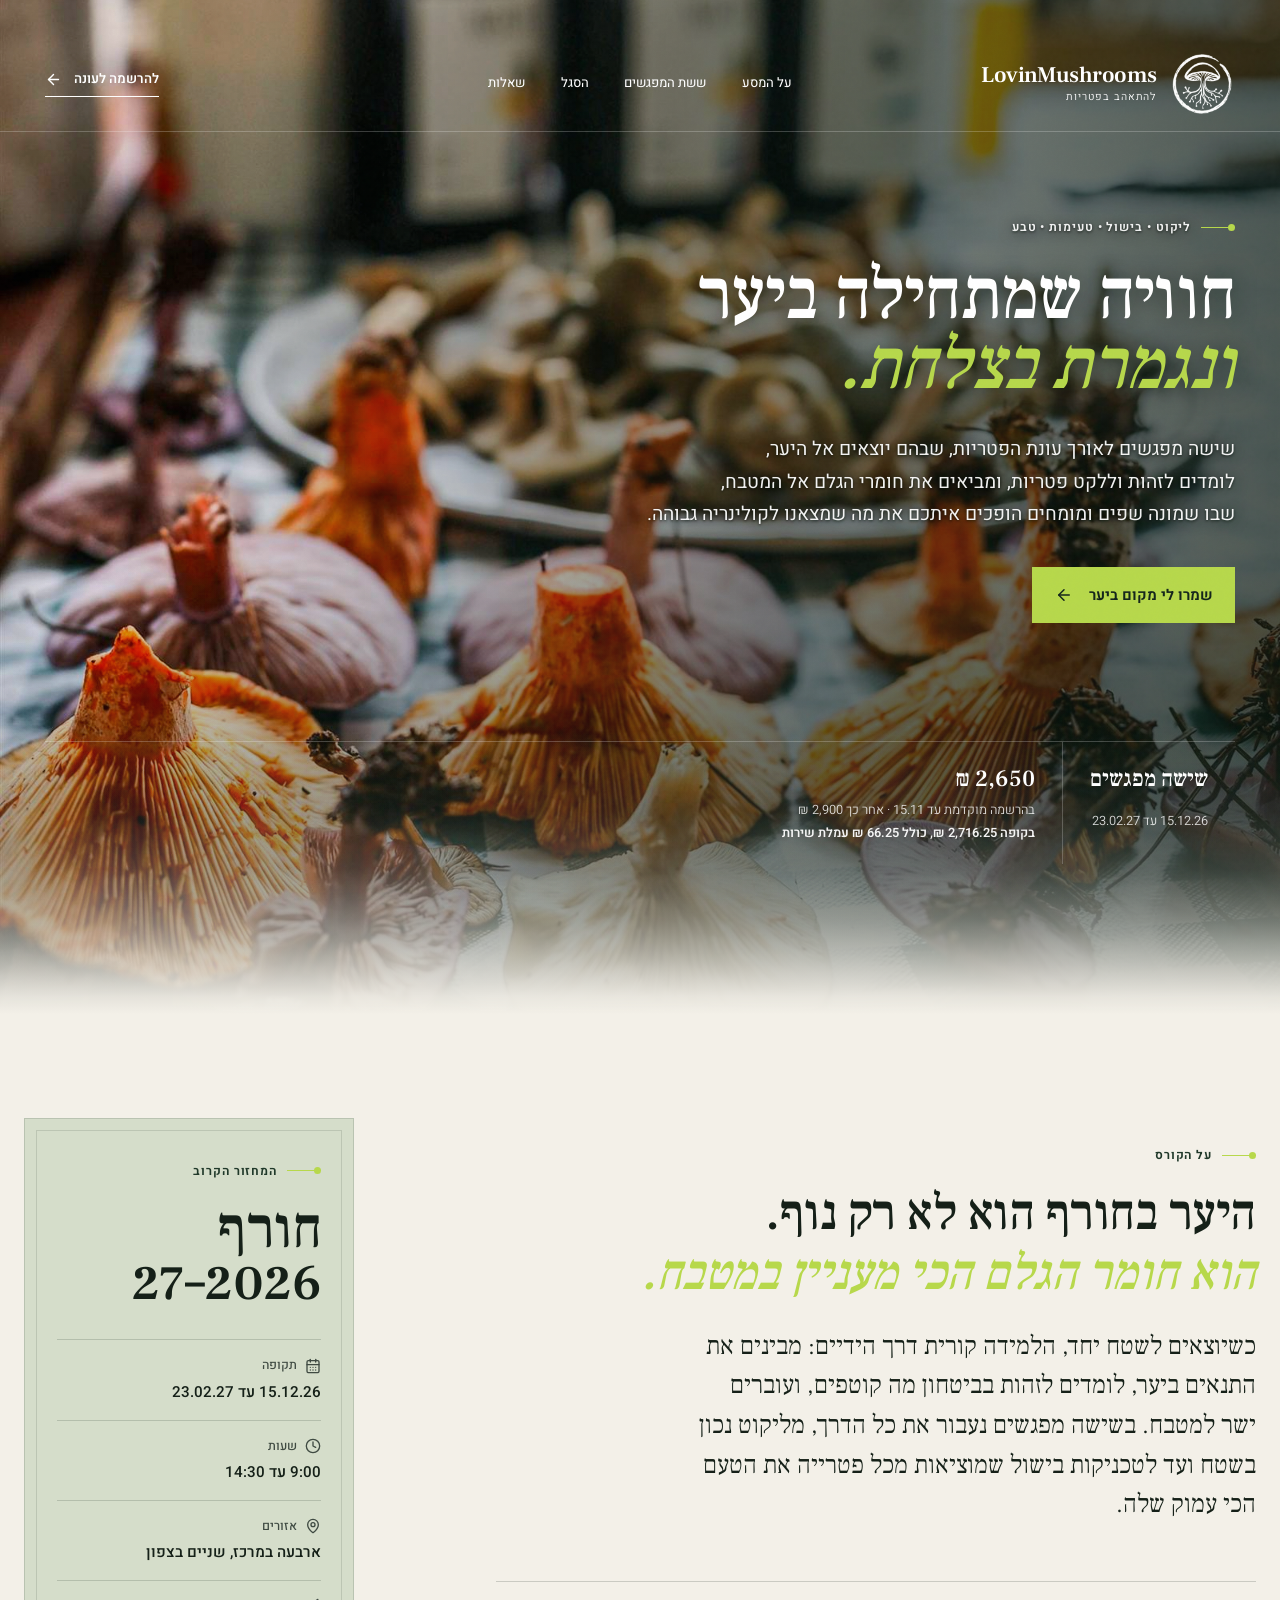
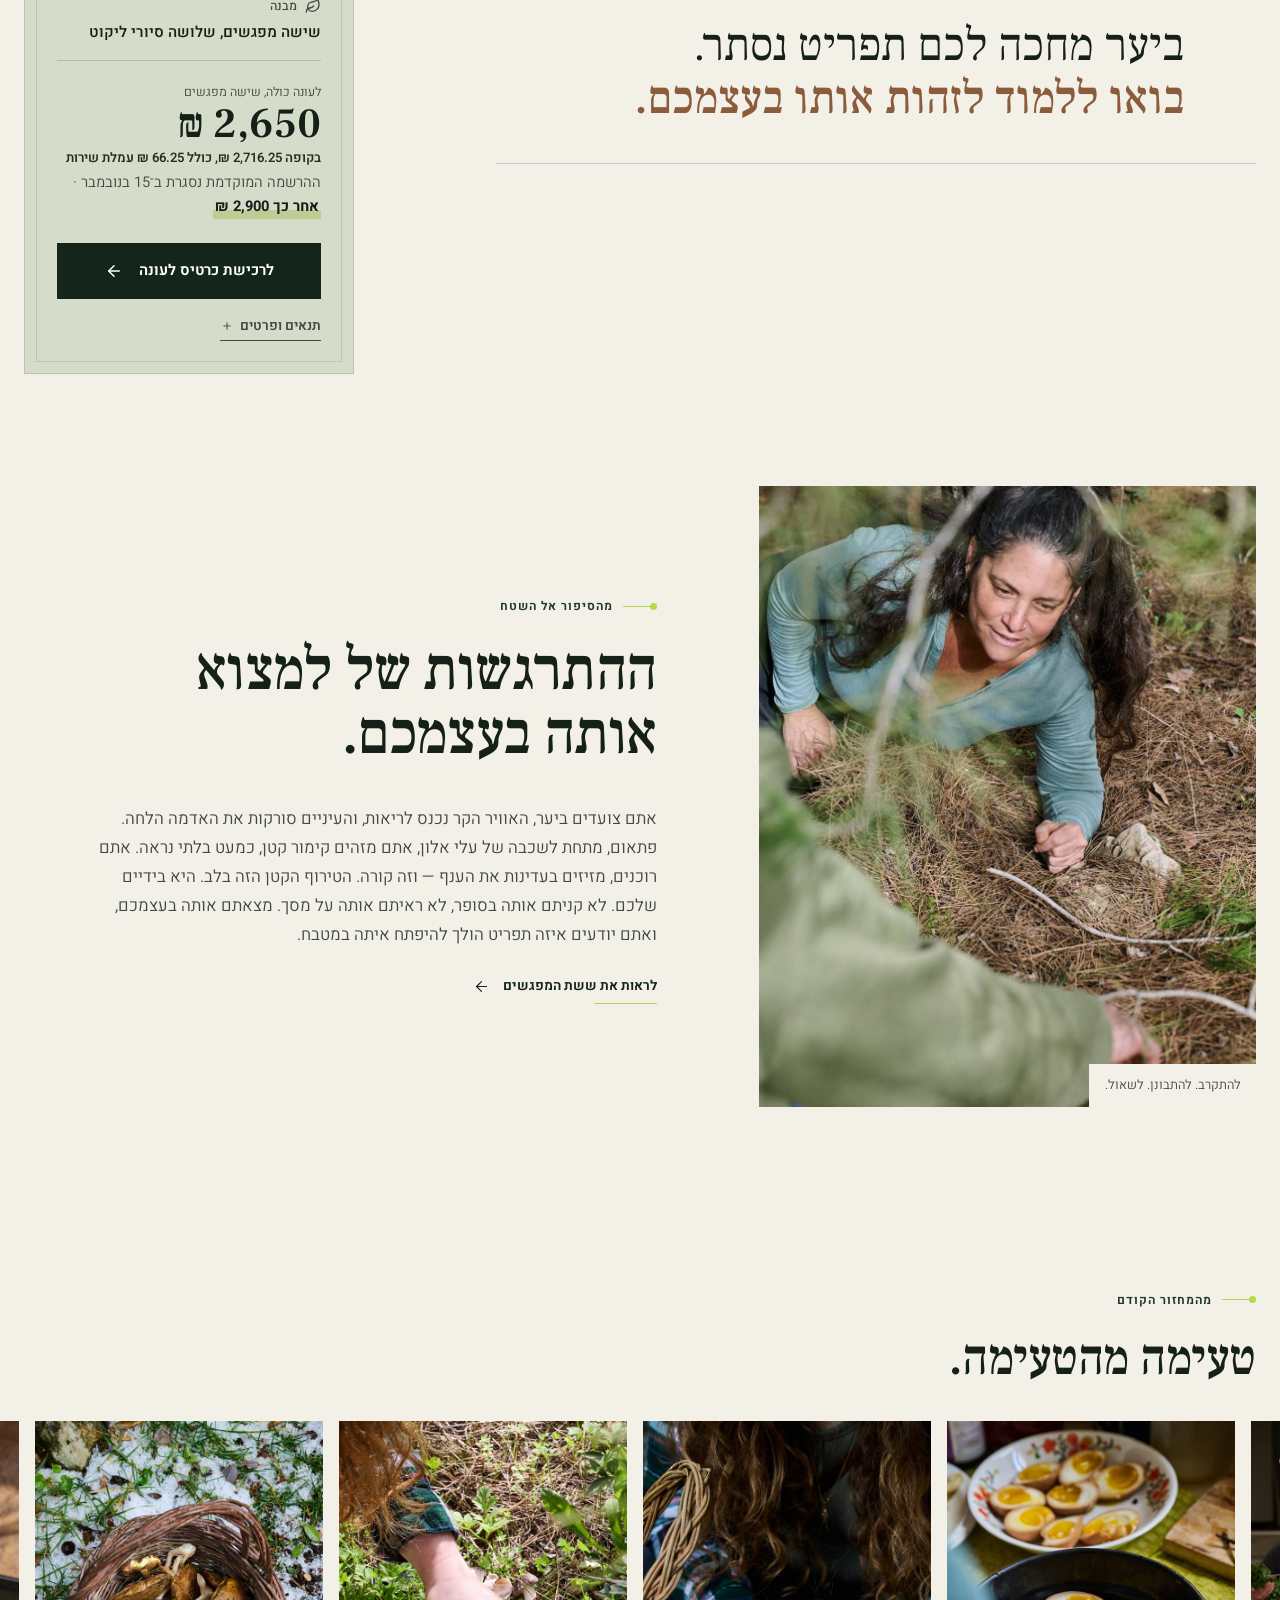
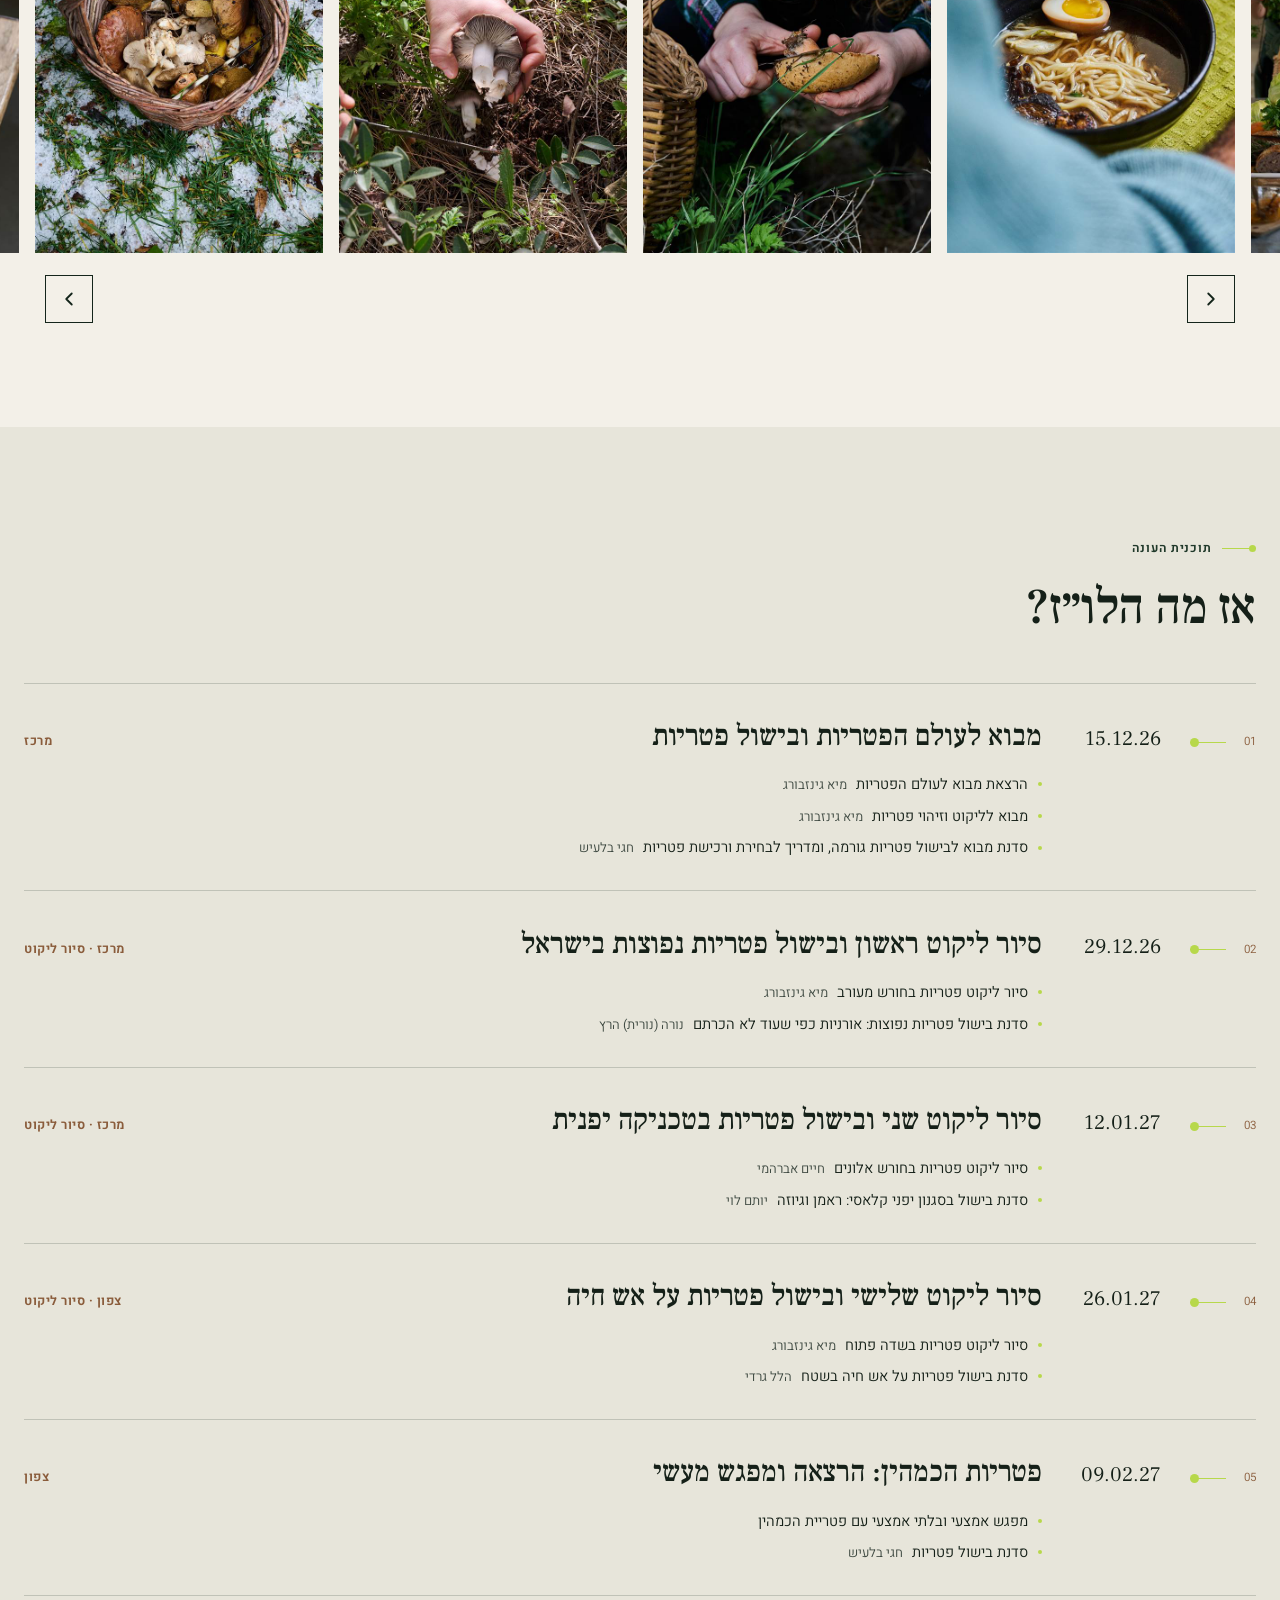
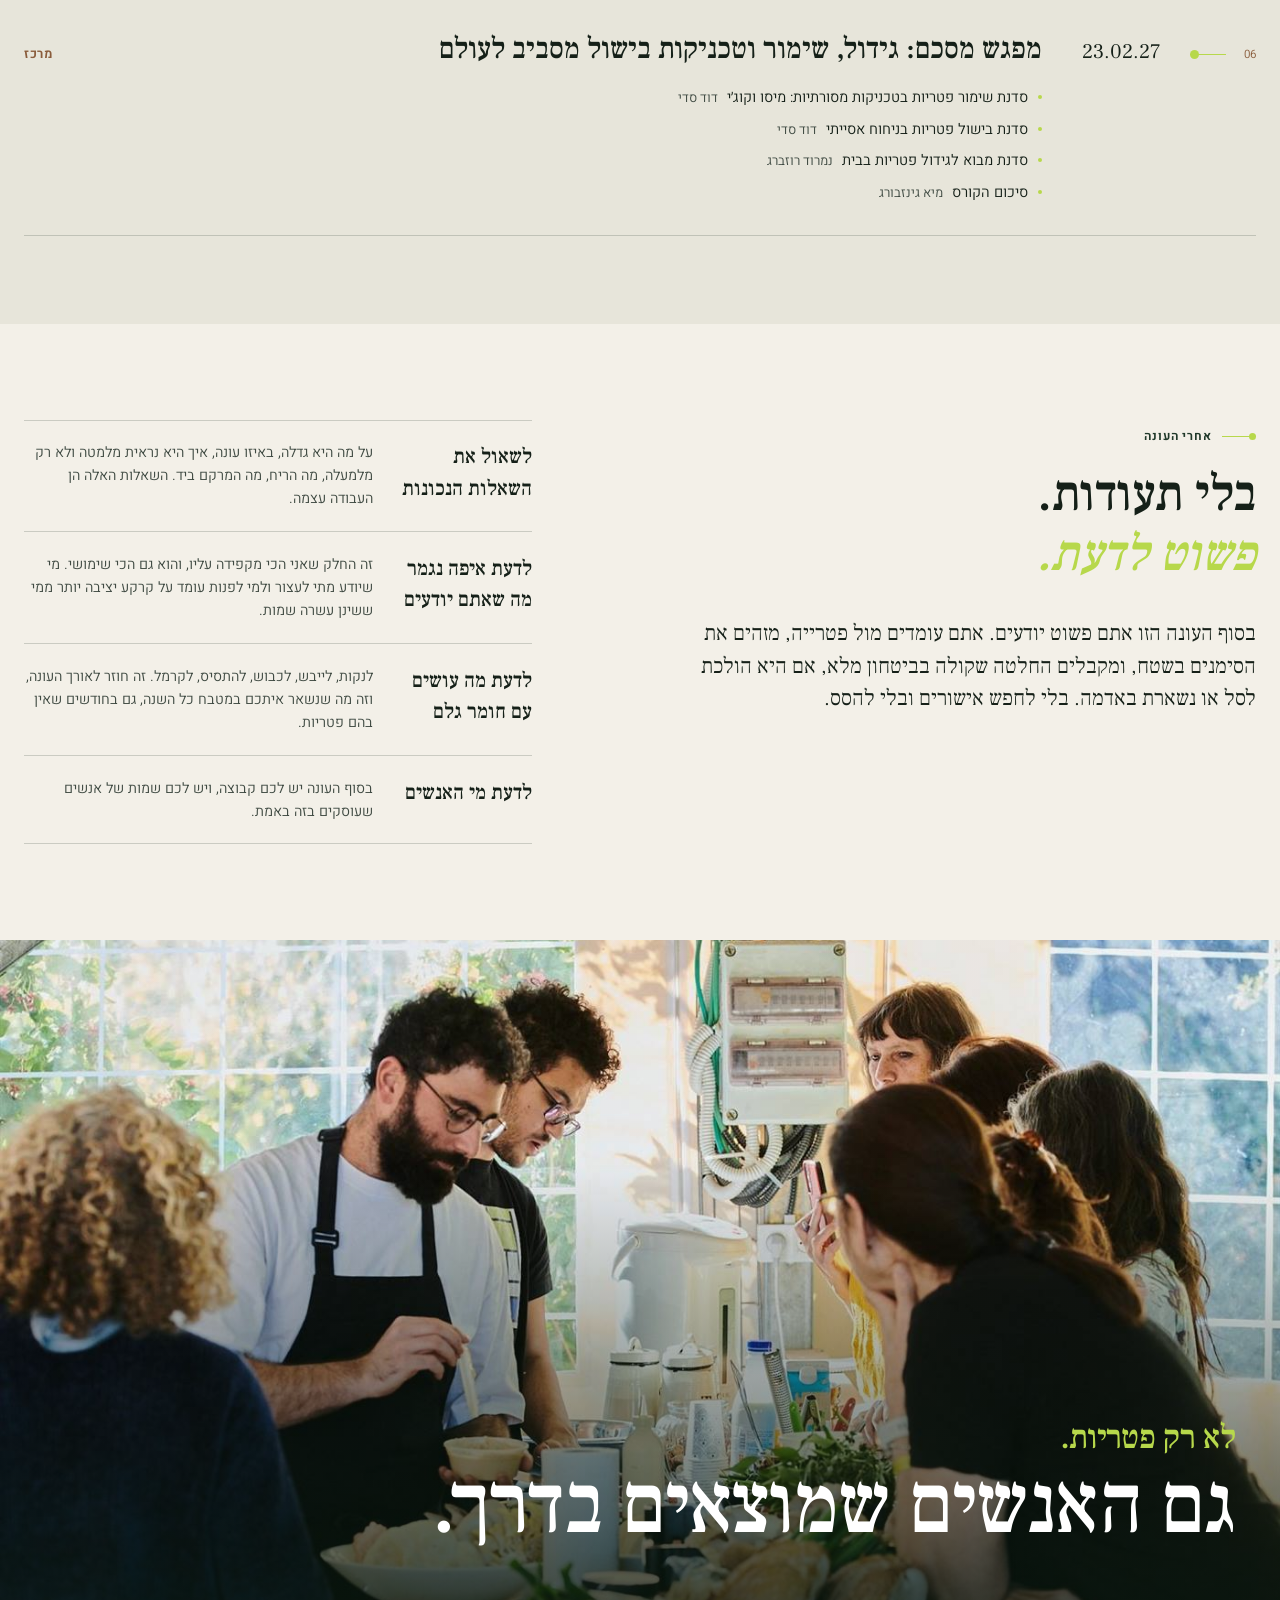
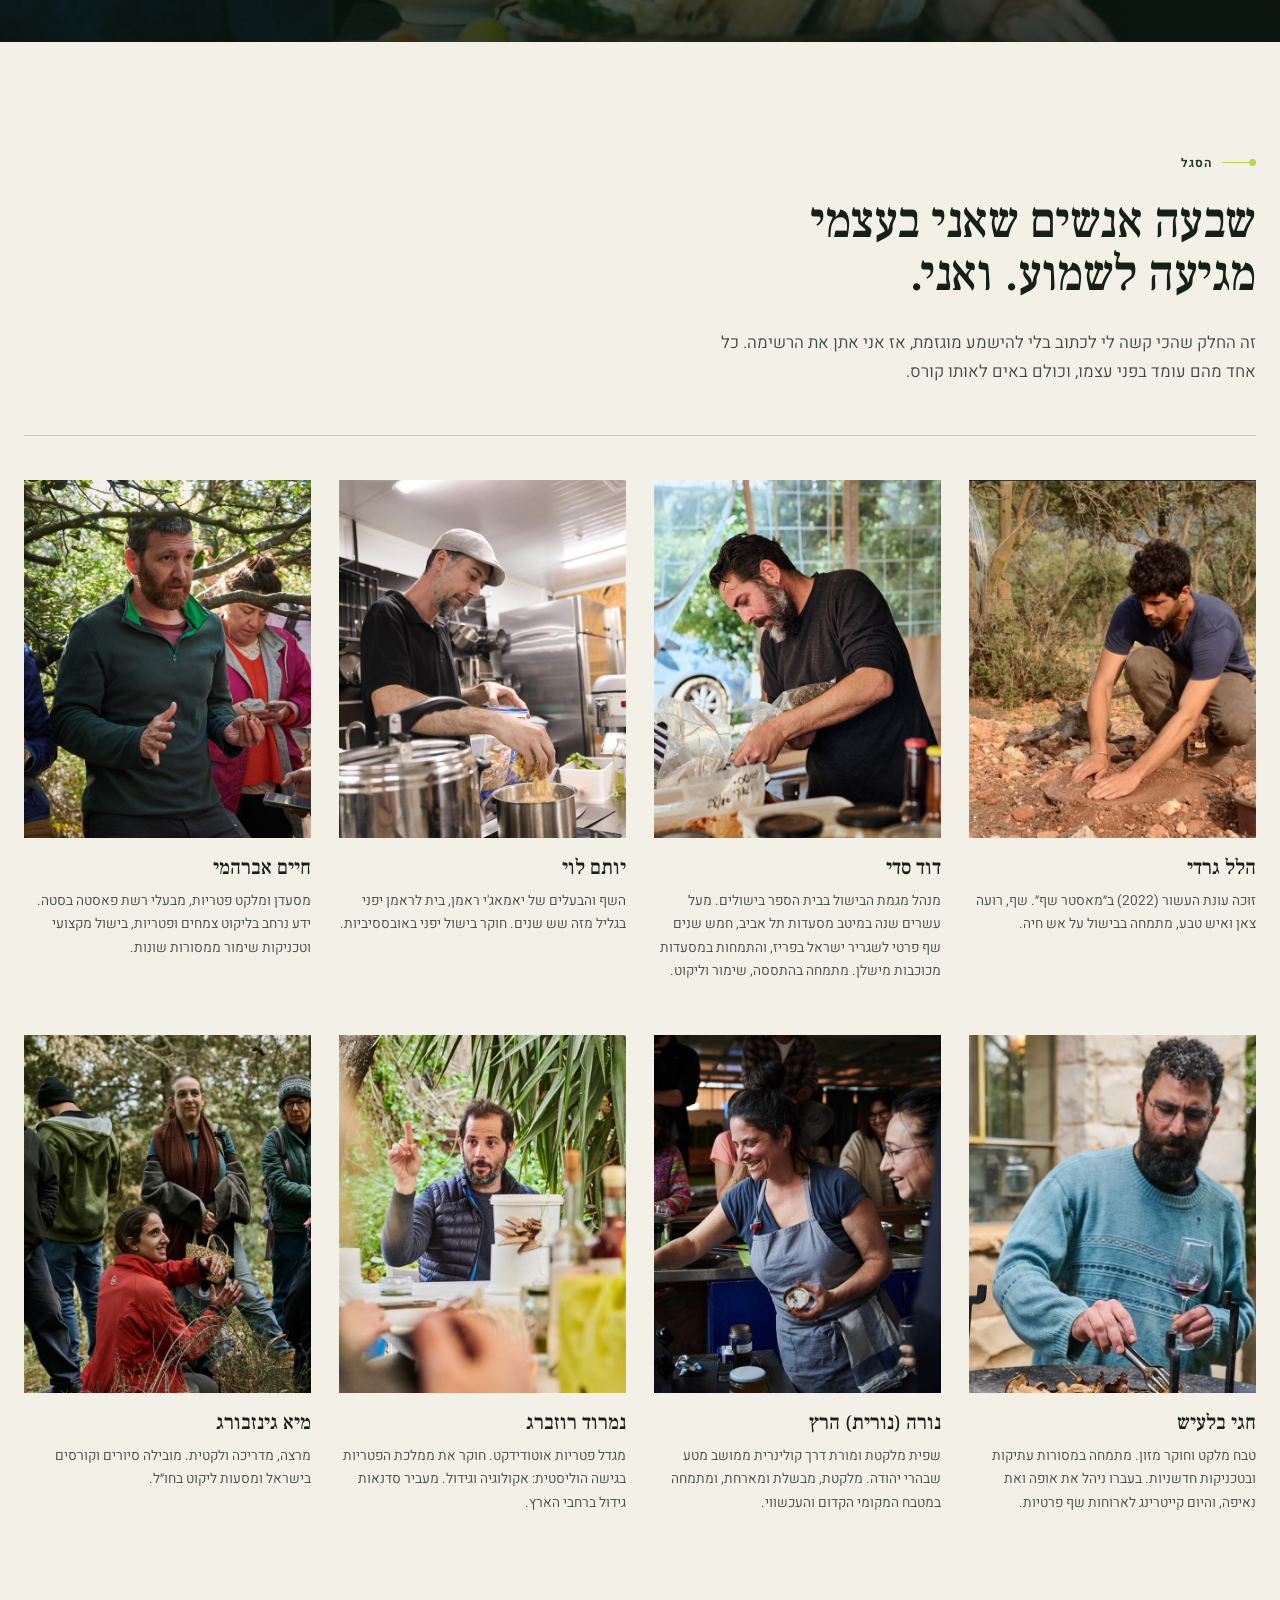
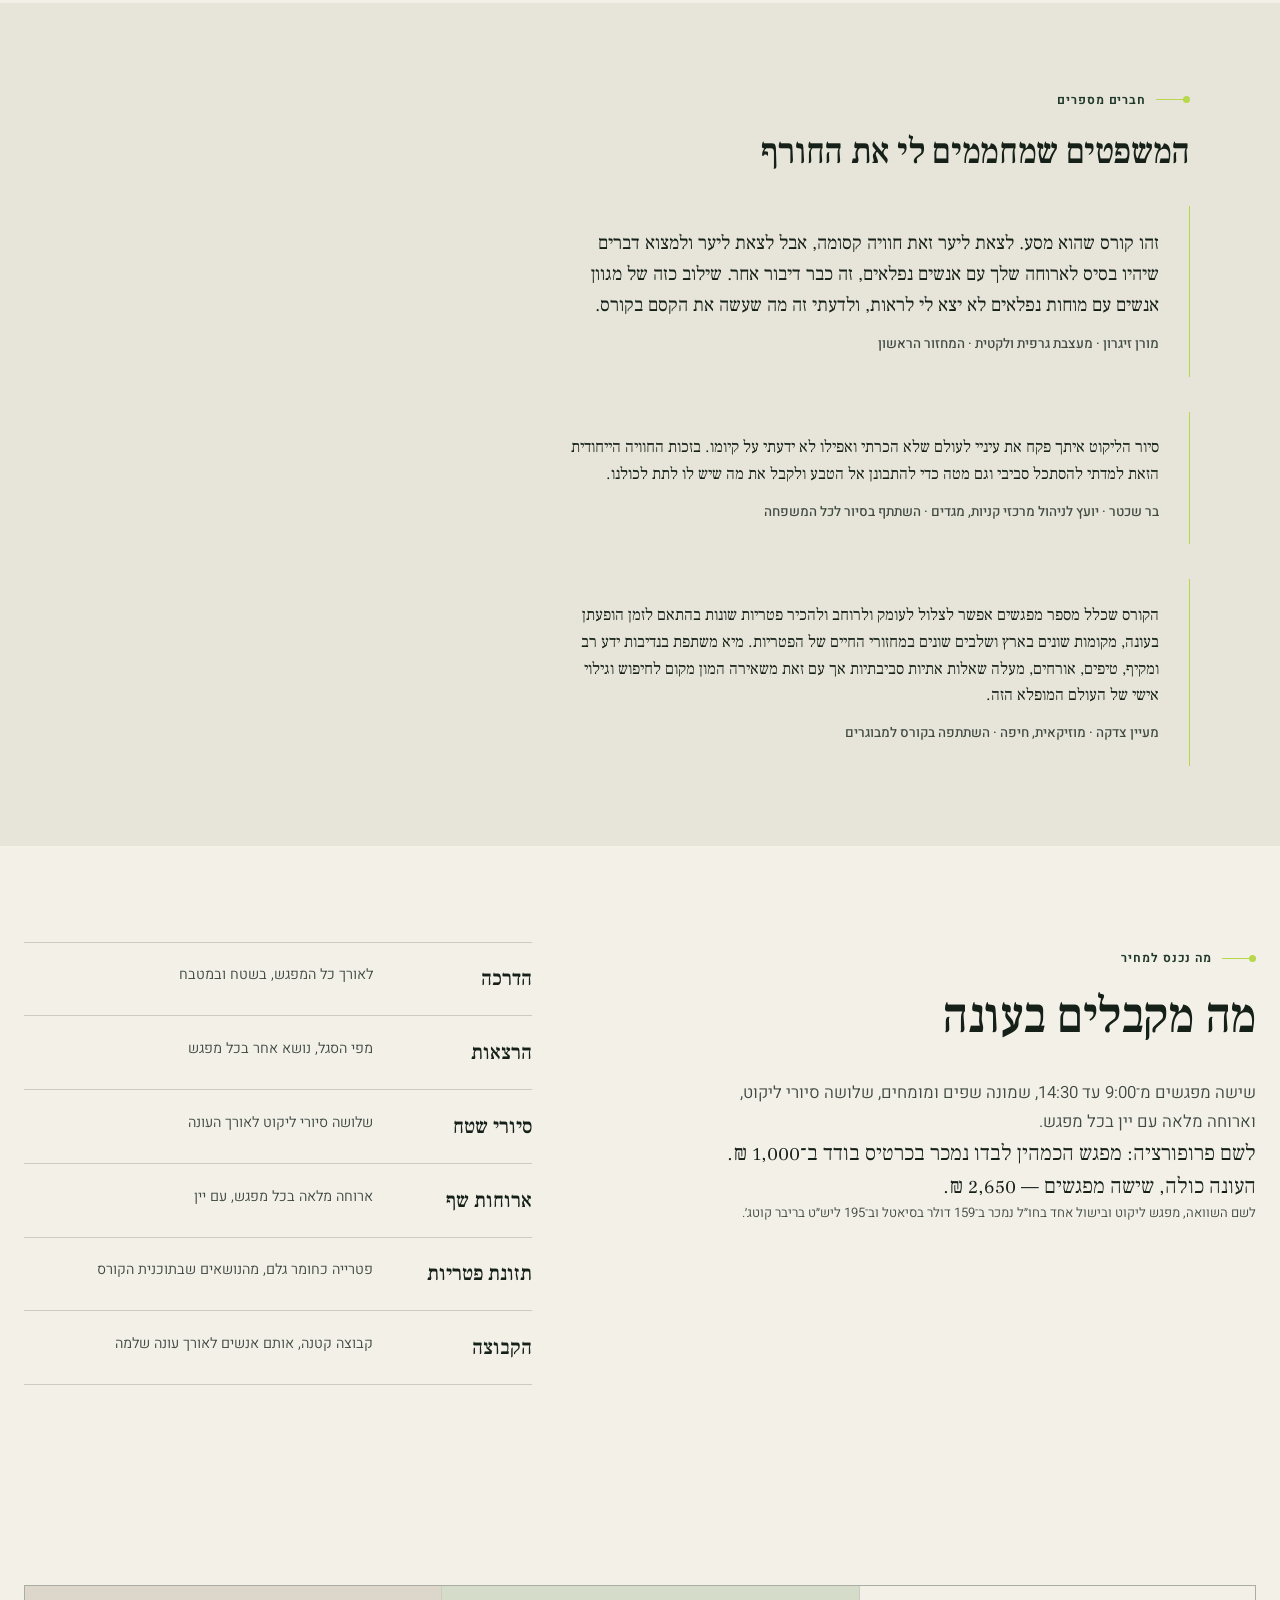
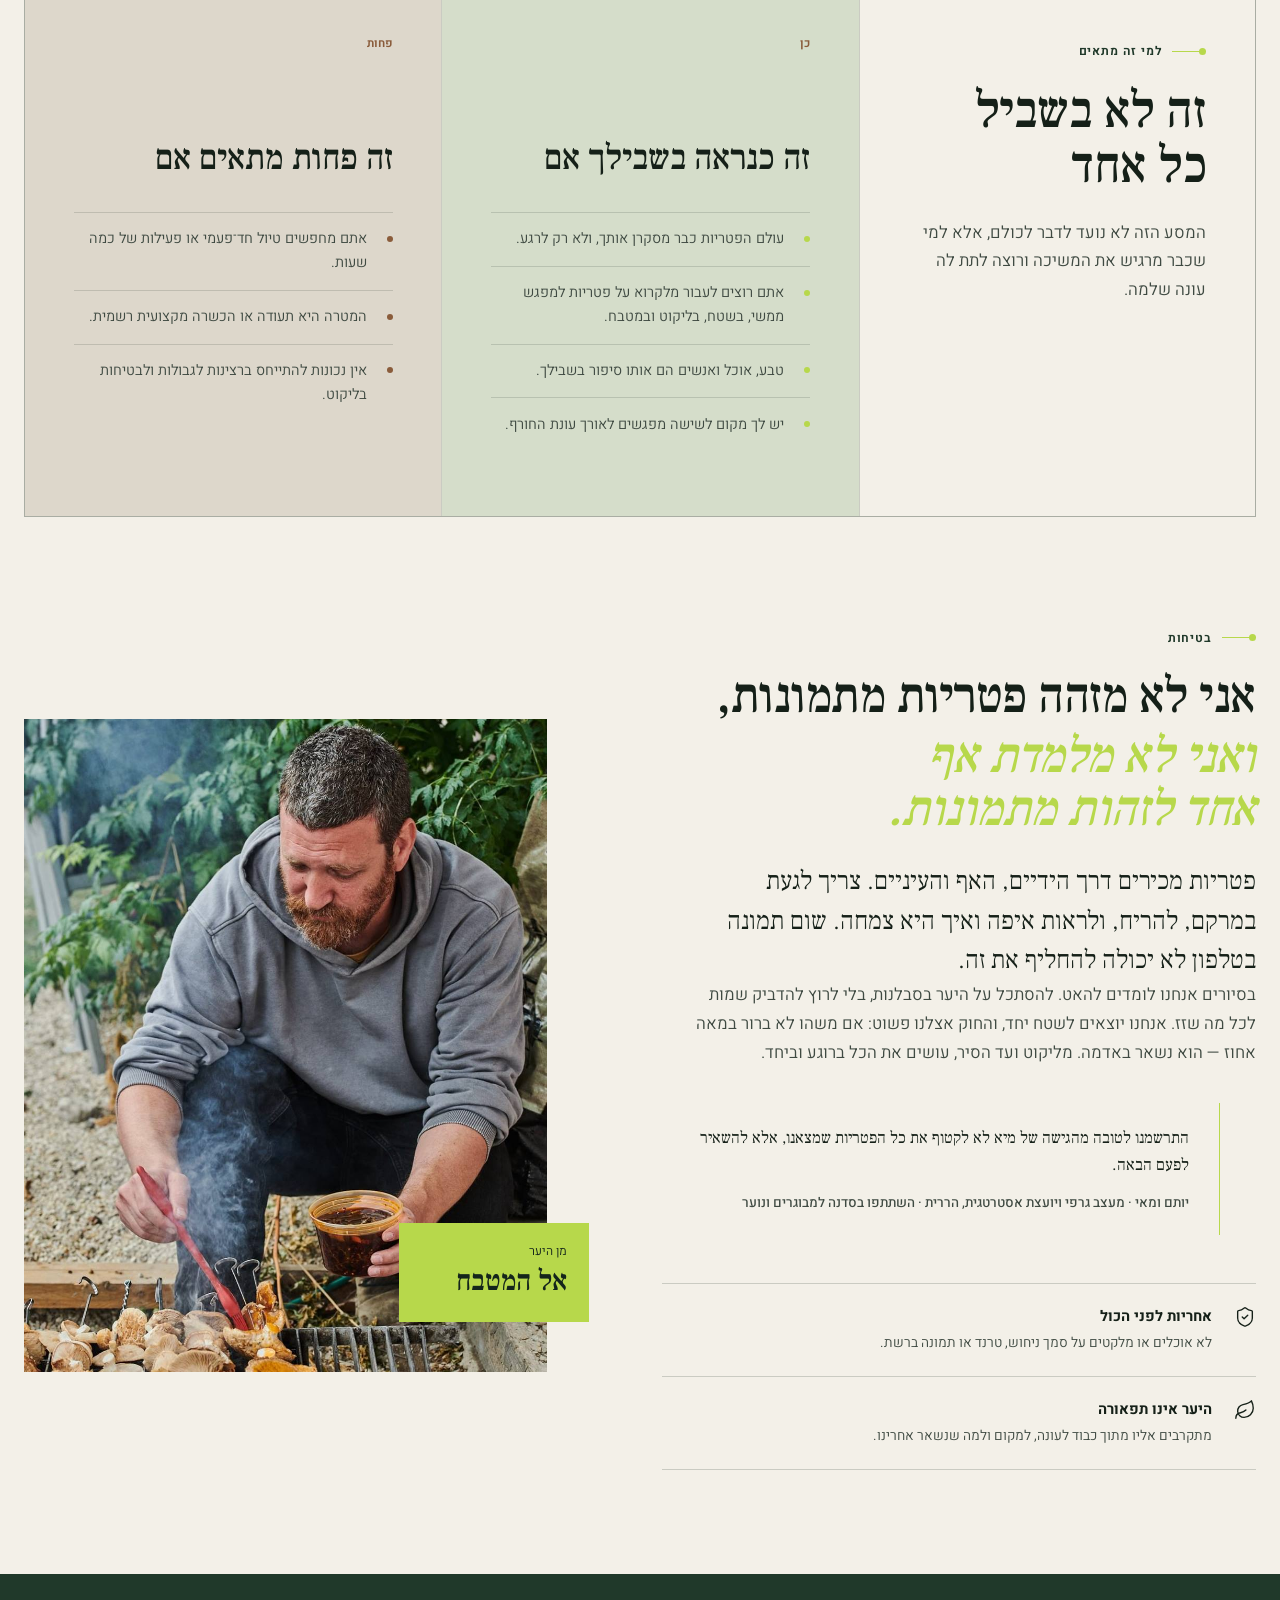
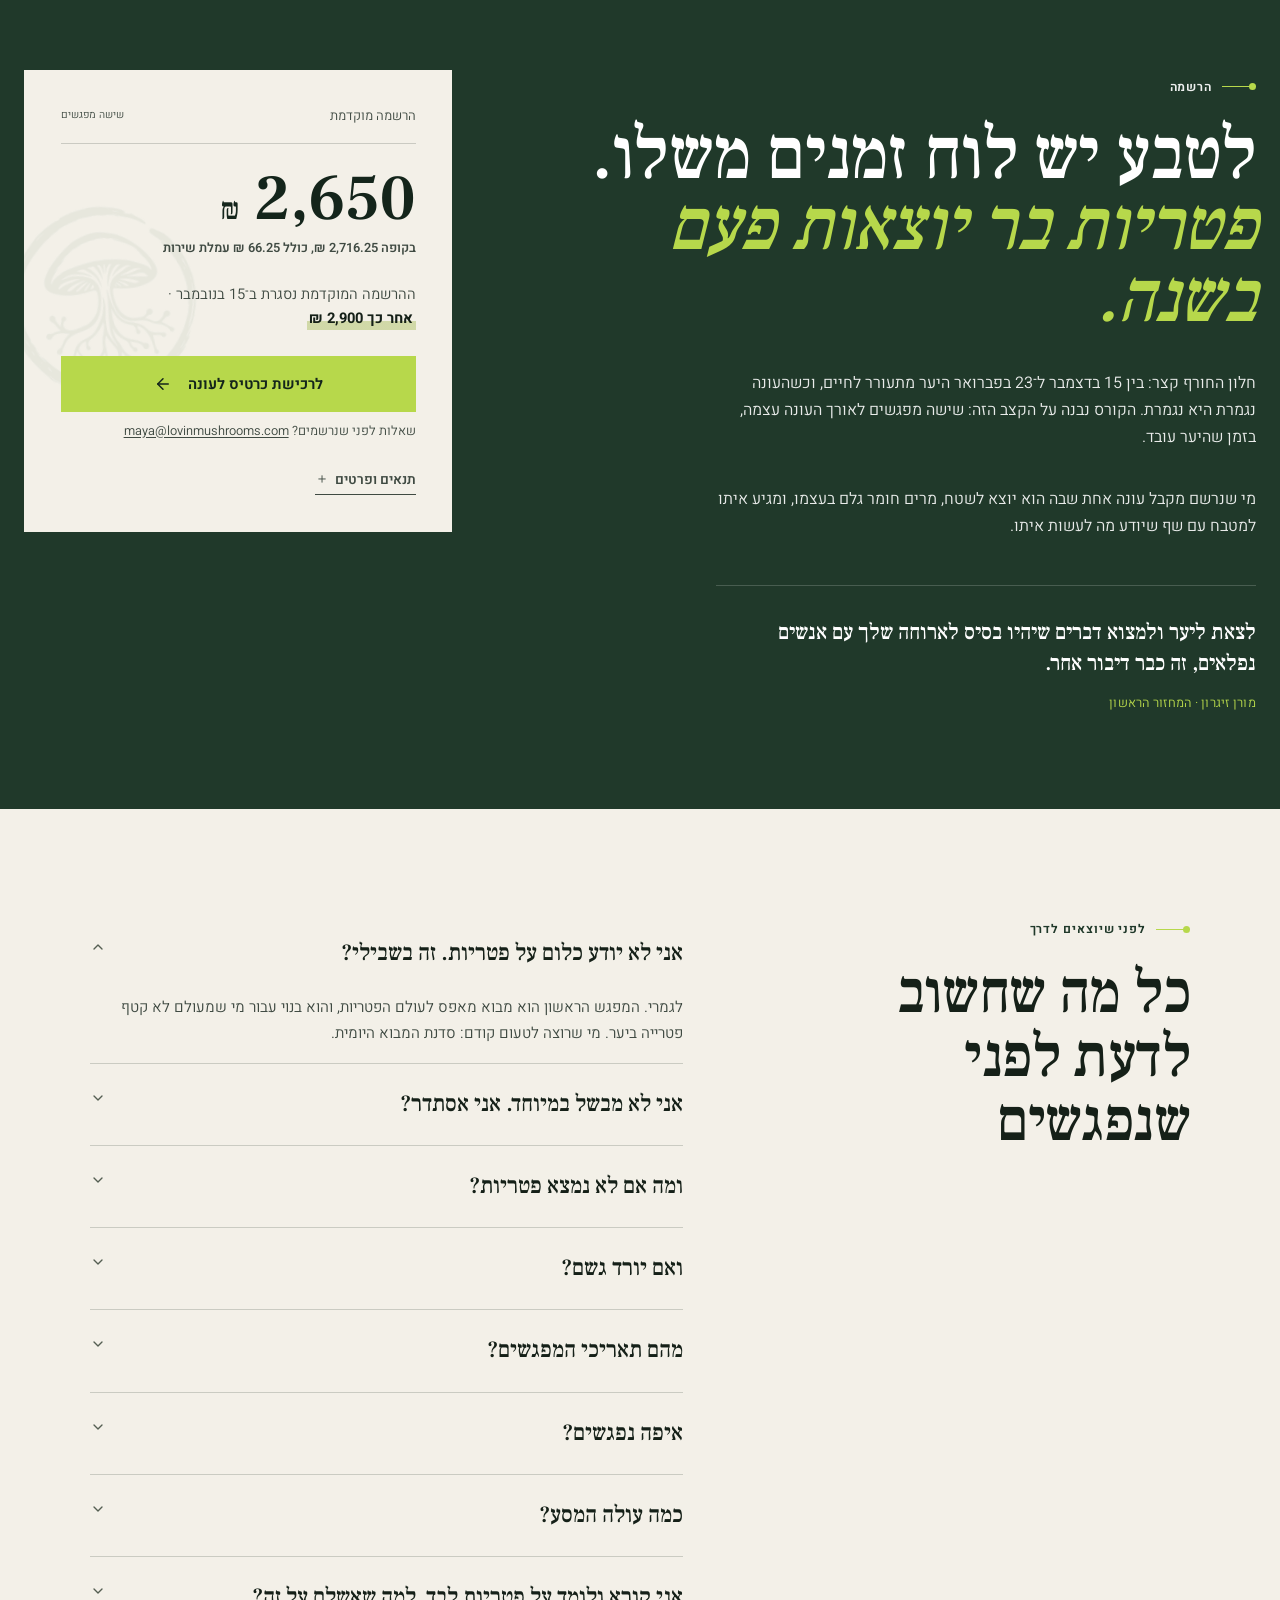
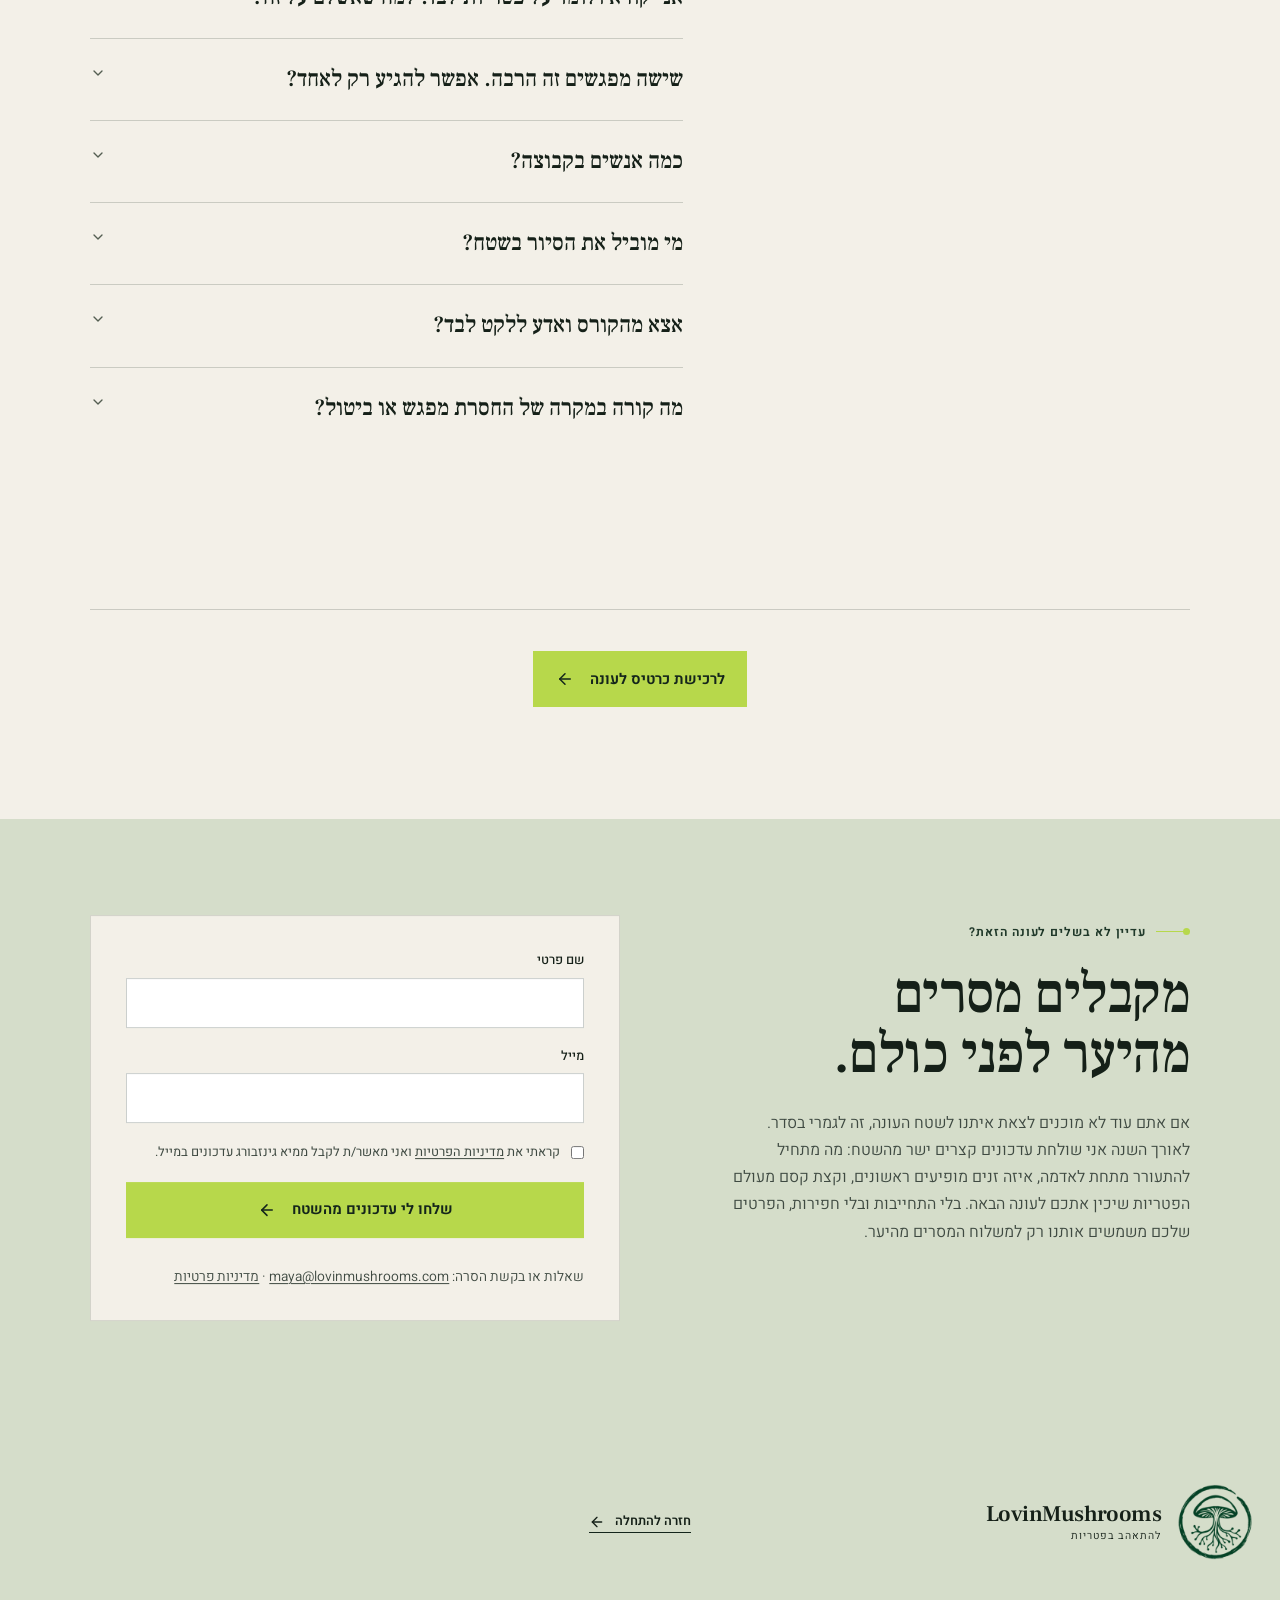
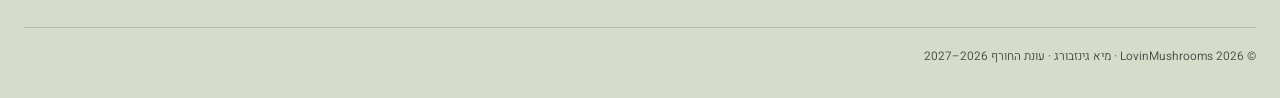
==== commit 2e9ff23a: "Show the checkout total (price + Wix service fee) next to every headline price Co-Authored-By: Claud" ====
--- a/index.html
+++ b/index.html
@@ -105,8 +105,8 @@
       fbq('track', 'PageView');
     </script>
     <noscript><img height="1" width="1" style="display:none" src="https://www.facebook.com/tr?id=1635147900369816&ev=PageView&noscript=1" alt="" /></noscript>
-    <script type="module" crossorigin src="./assets/index-xht6iNyW.js"></script>
-    <link rel="stylesheet" crossorigin href="./assets/index-7lQFLVoq.css">
+    <script type="module" crossorigin src="./assets/index-DHPgkfmD.js"></script>
+    <link rel="stylesheet" crossorigin href="./assets/index-By2qy3ca.css">
   </head>
   <body>
     <div id="root"></div>
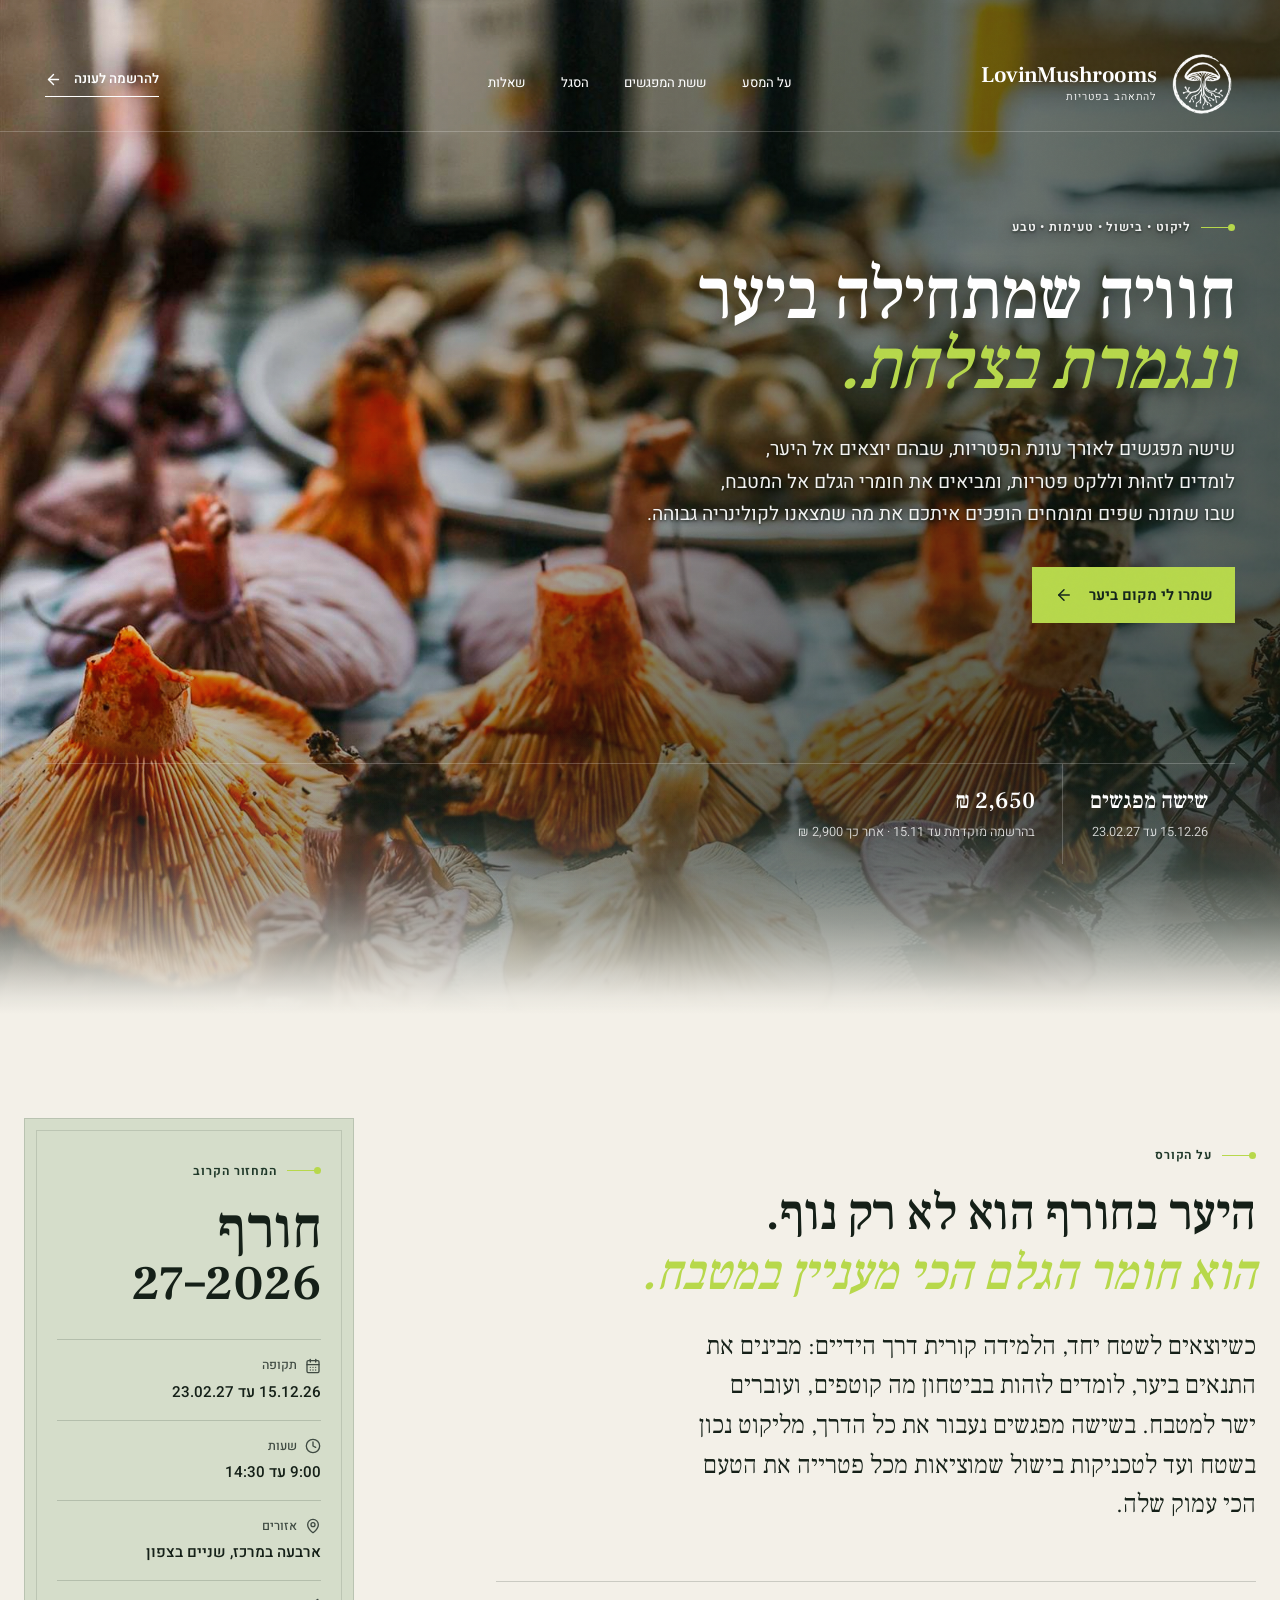
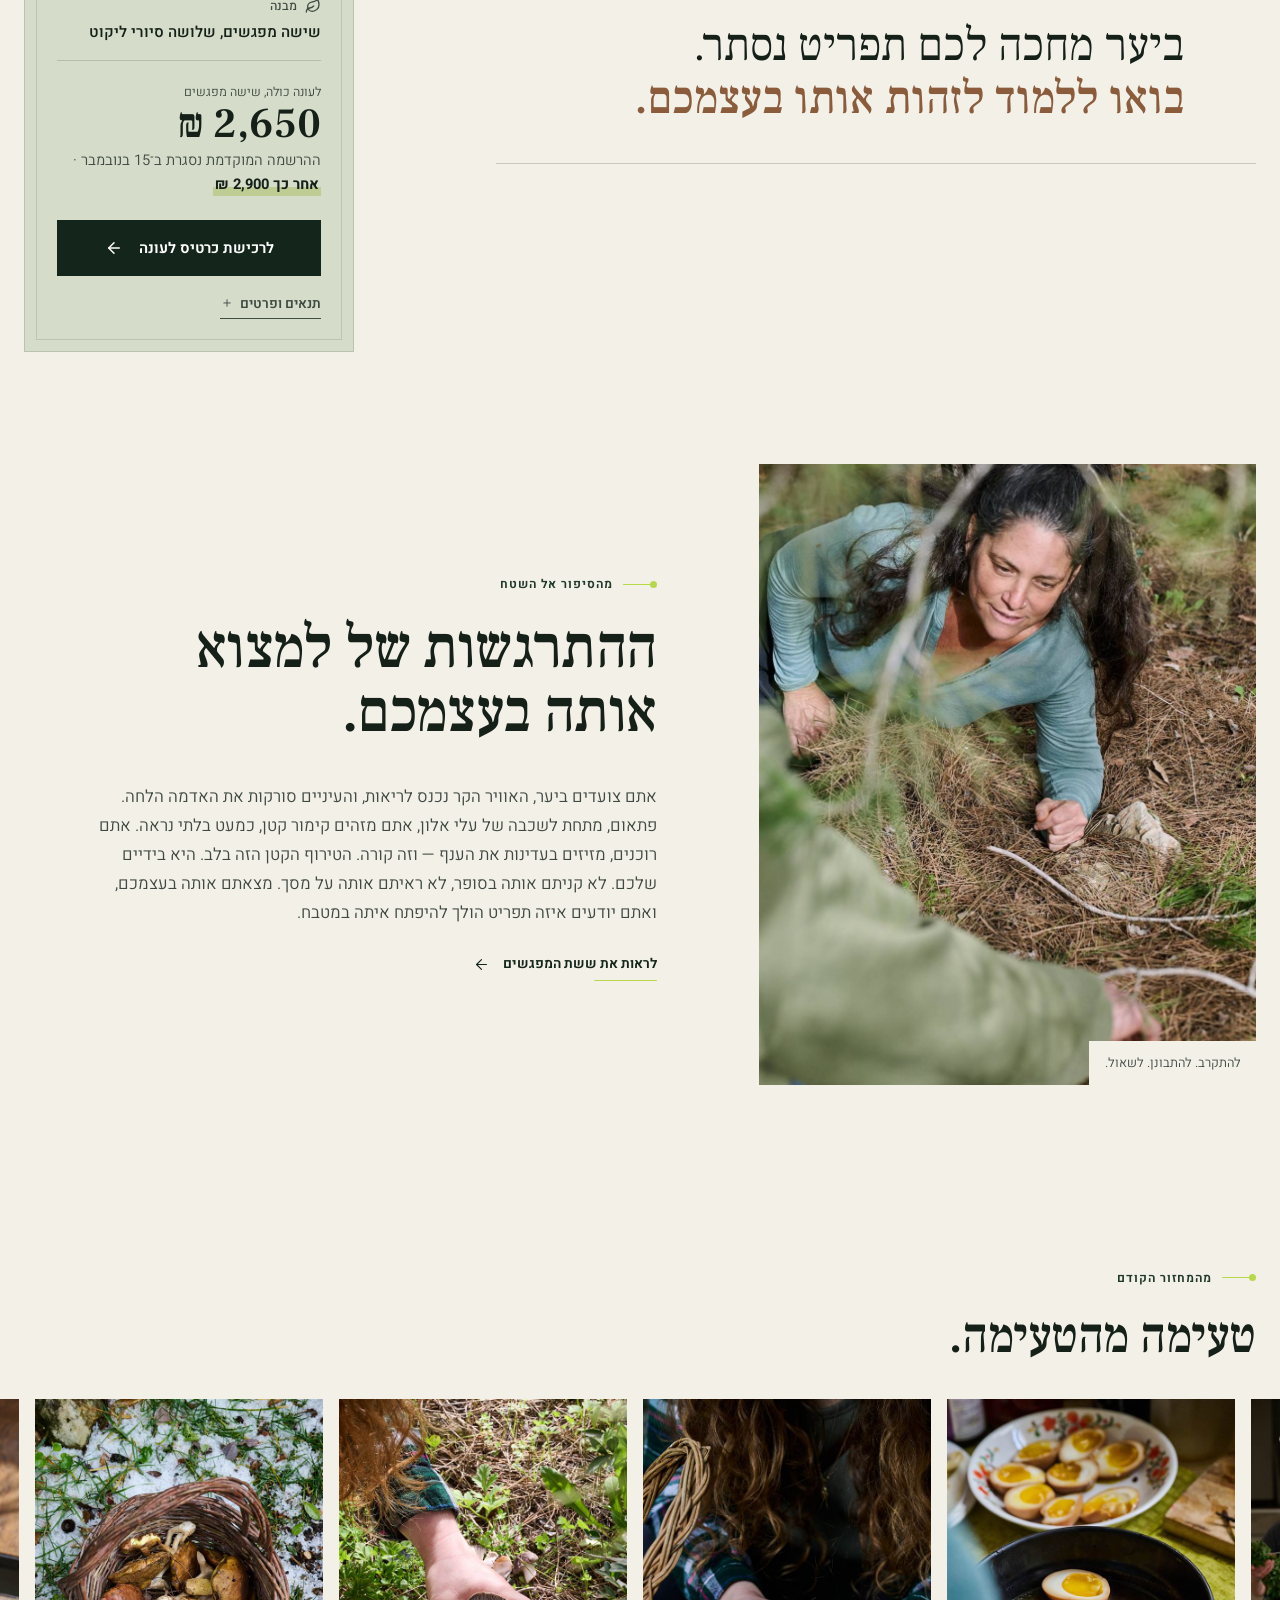
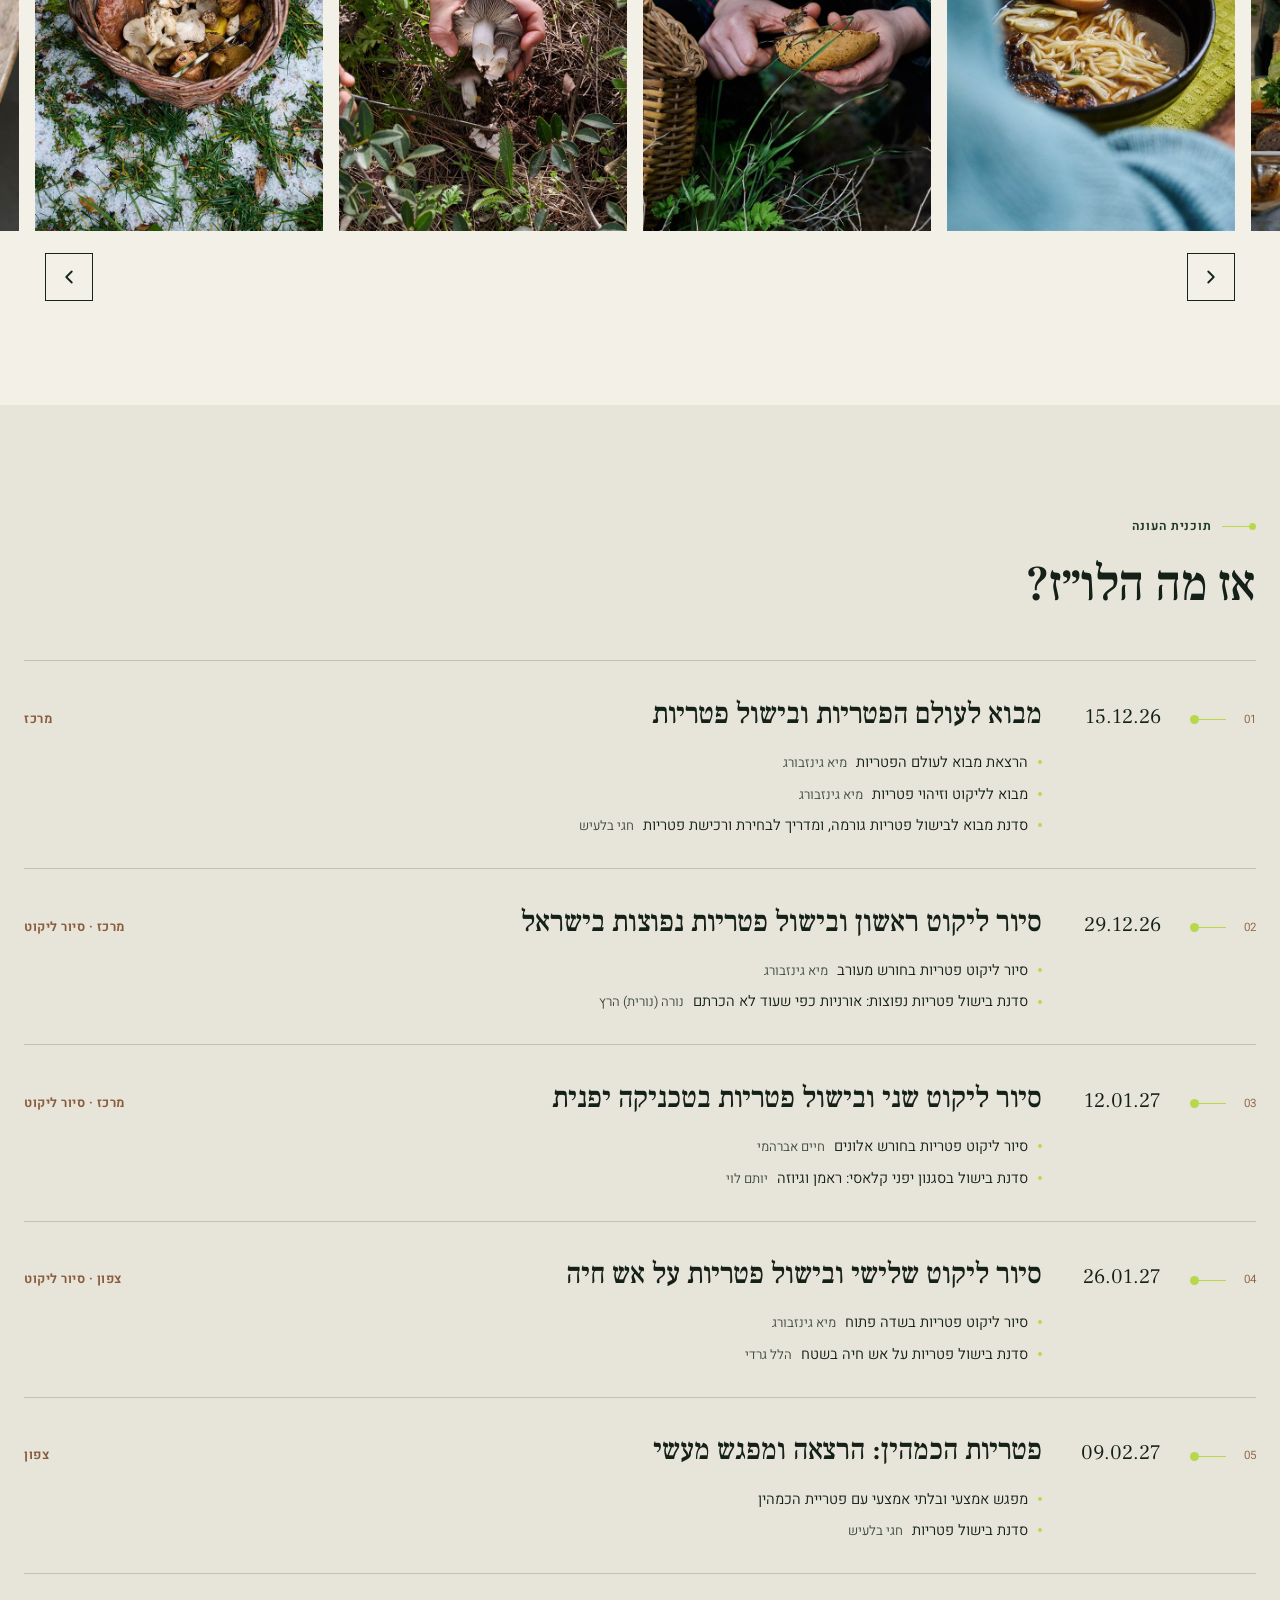
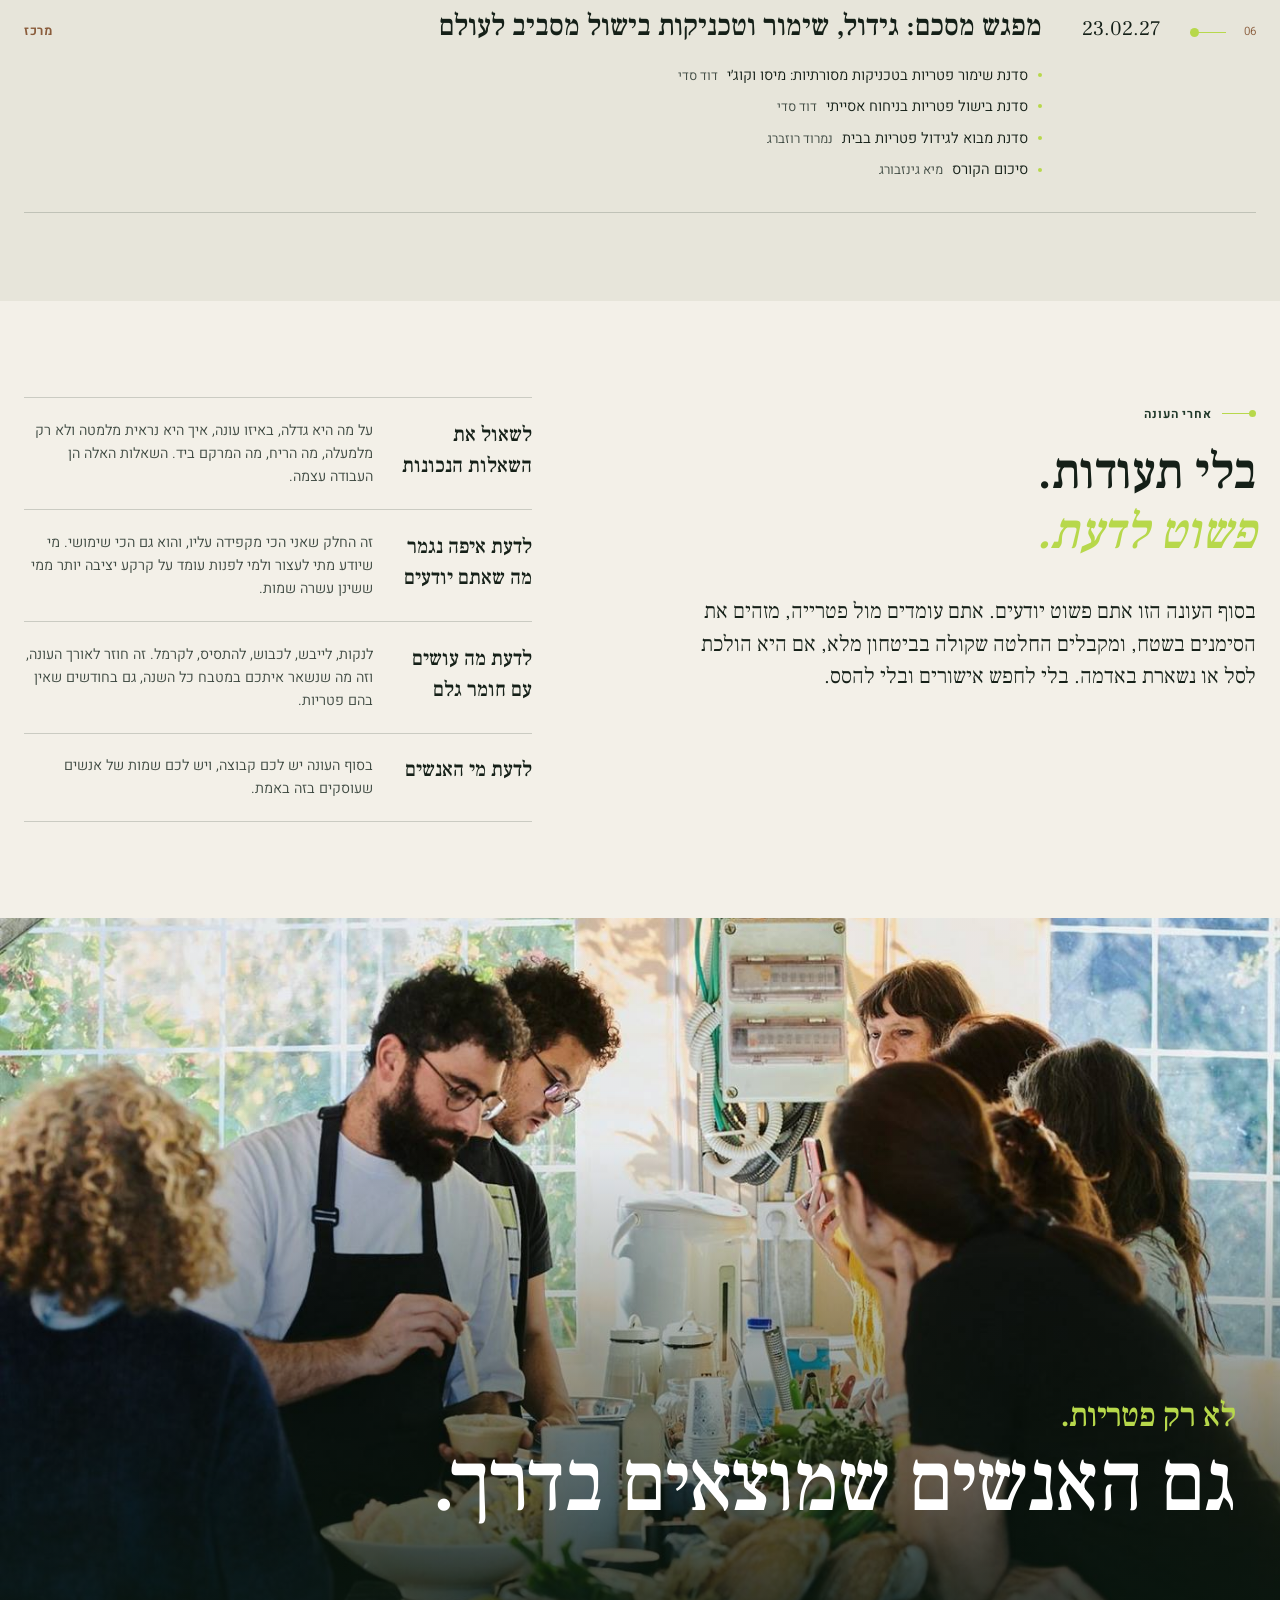
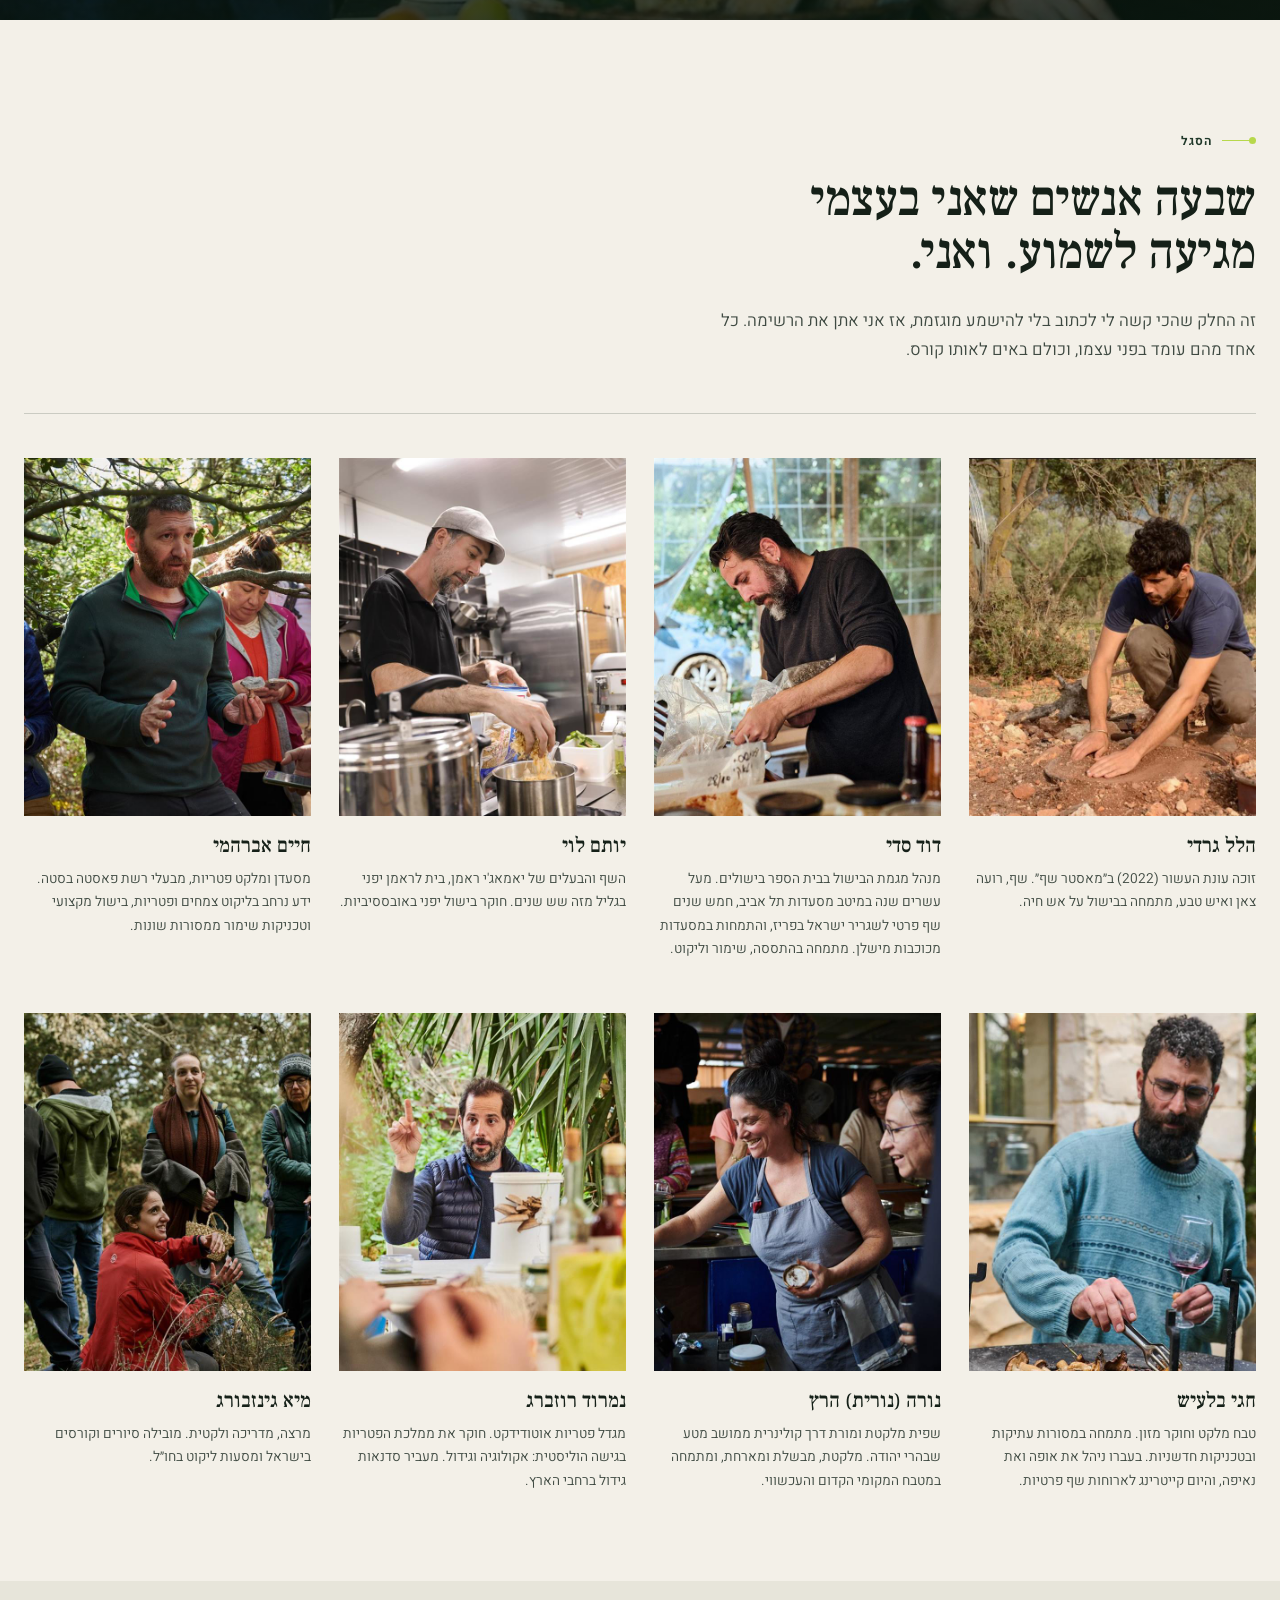
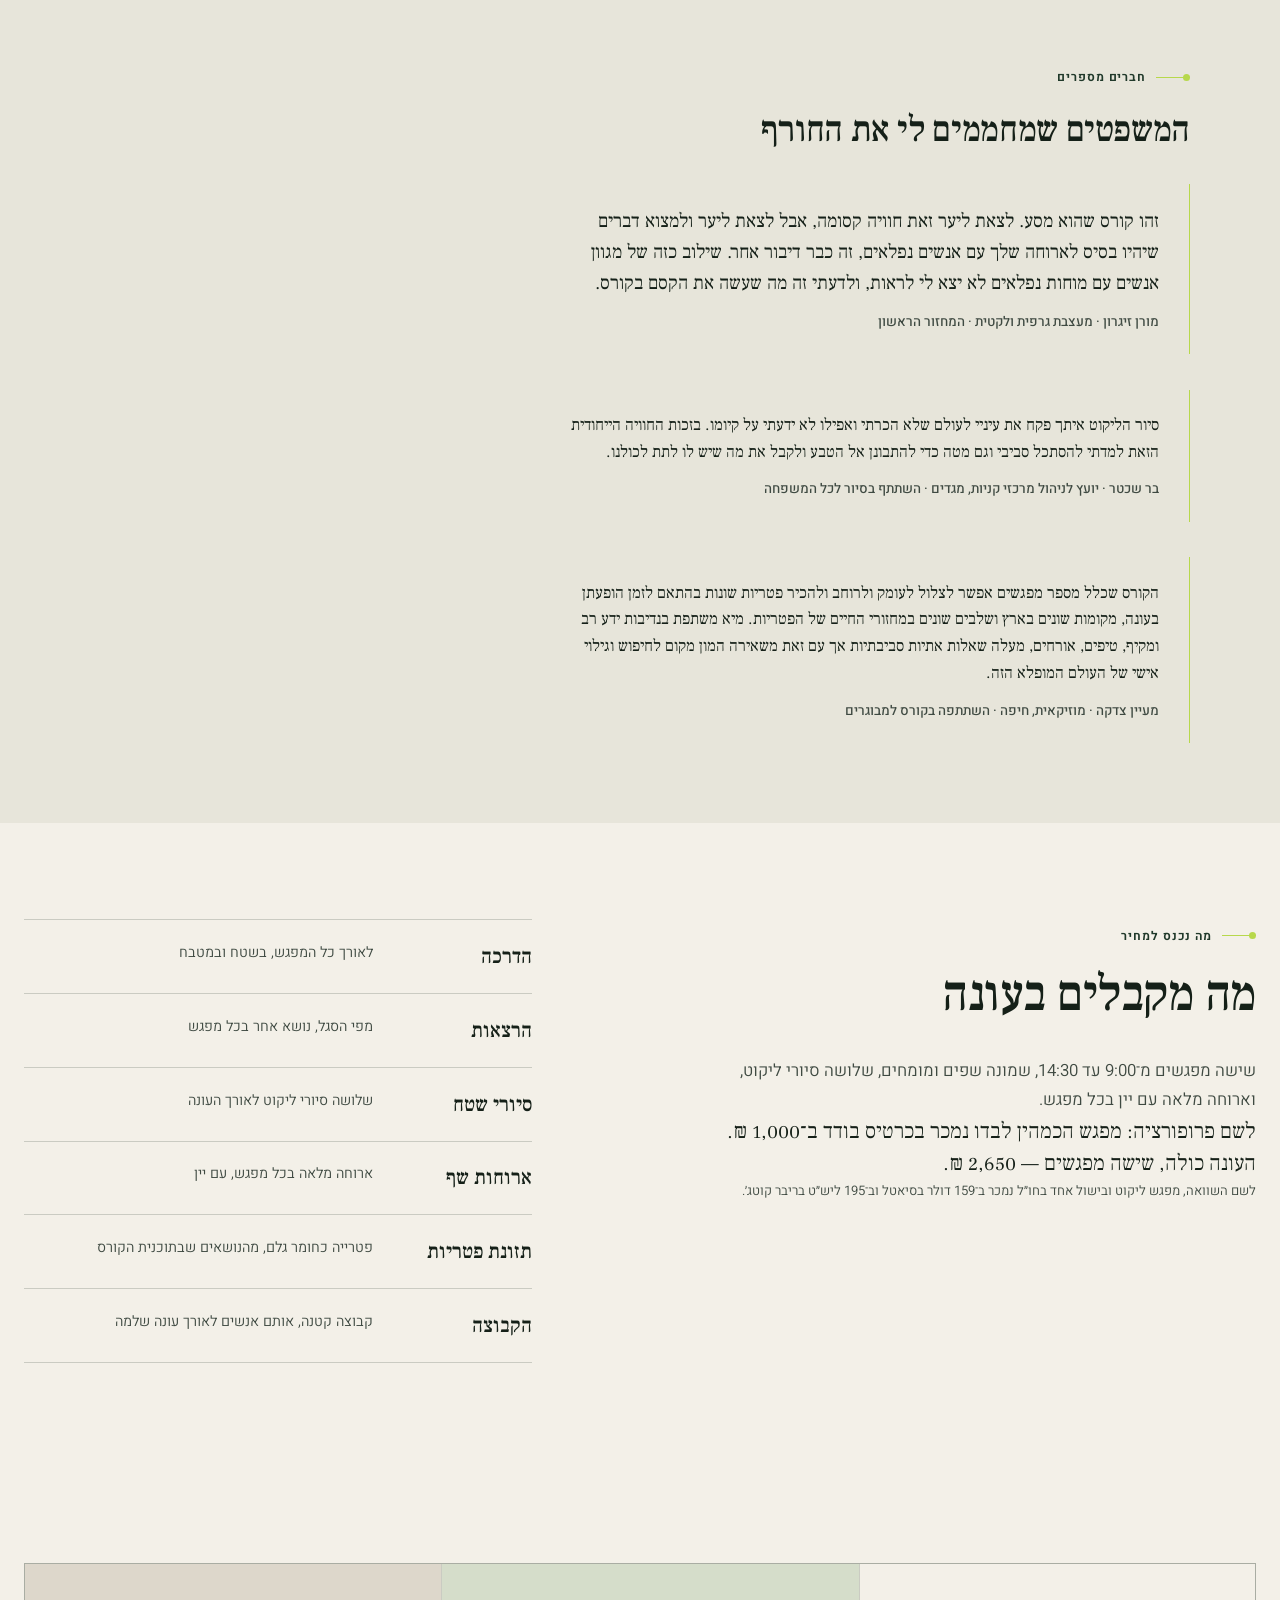
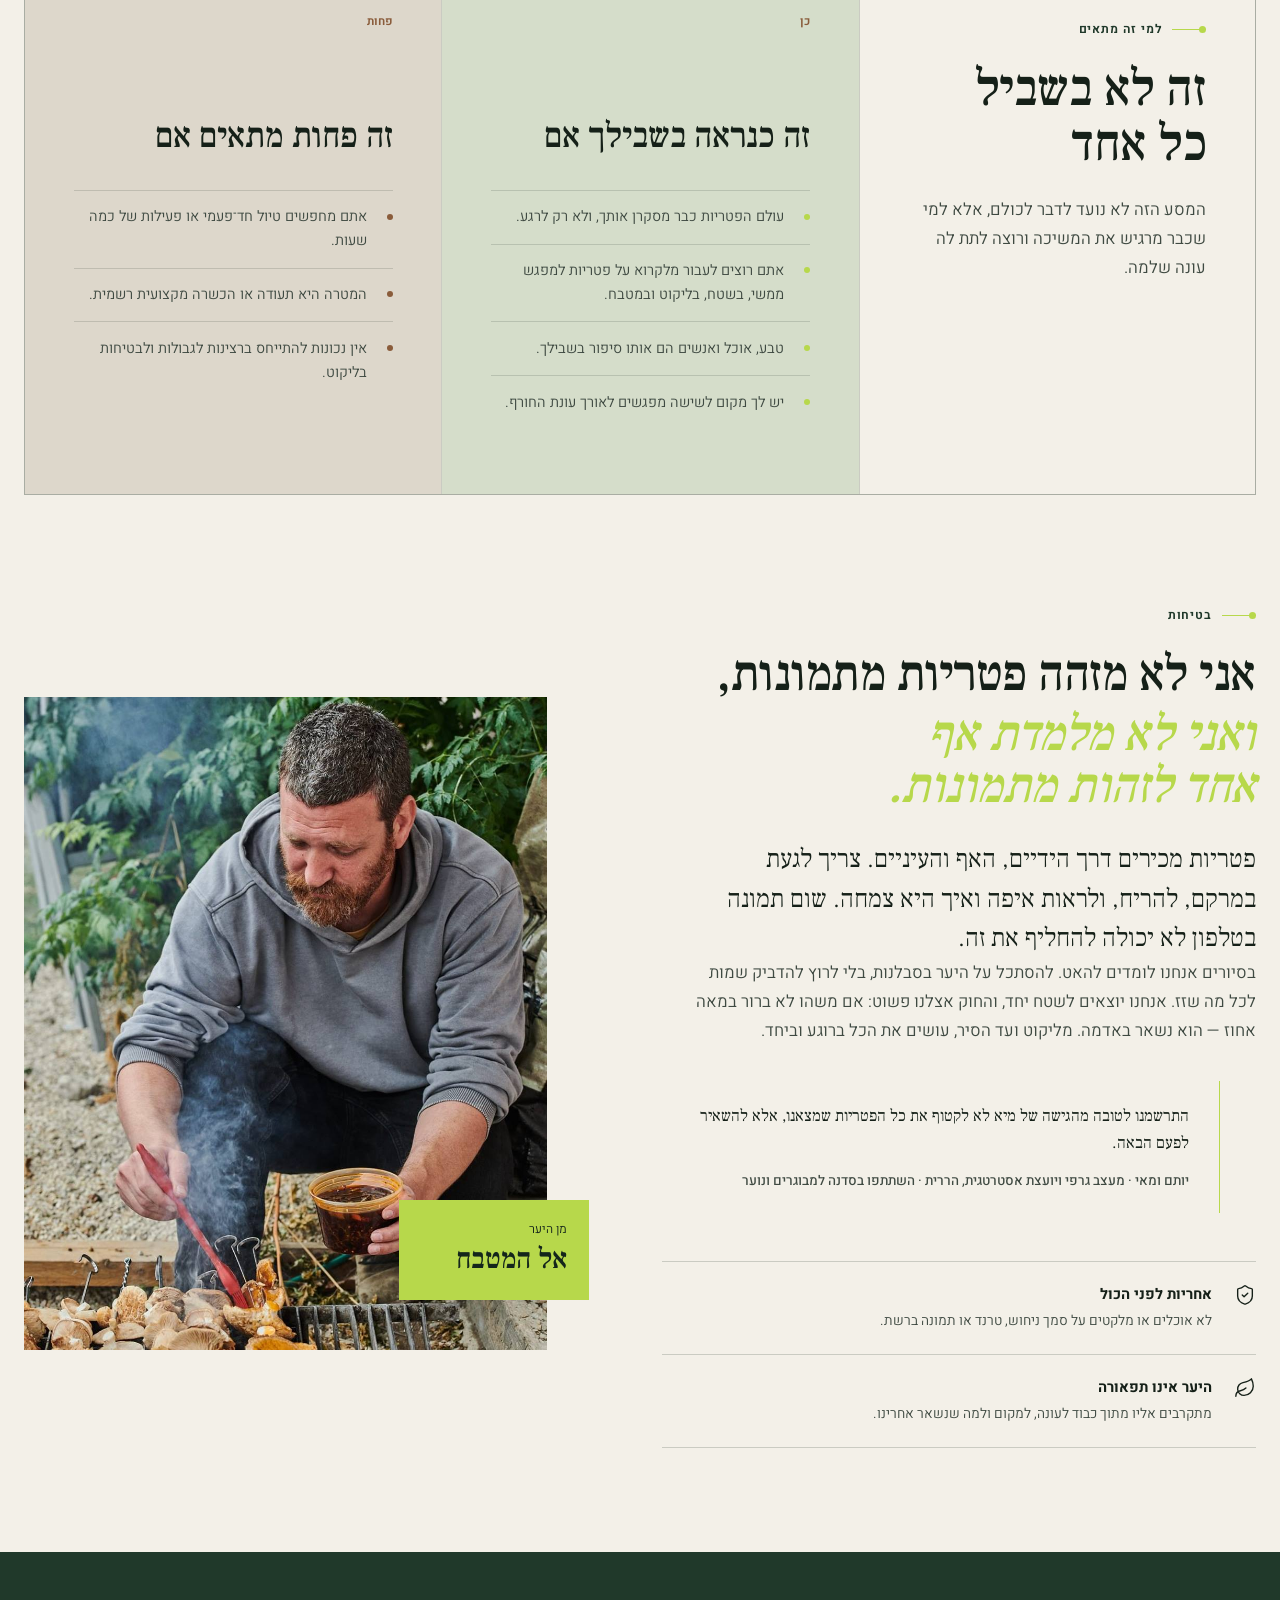
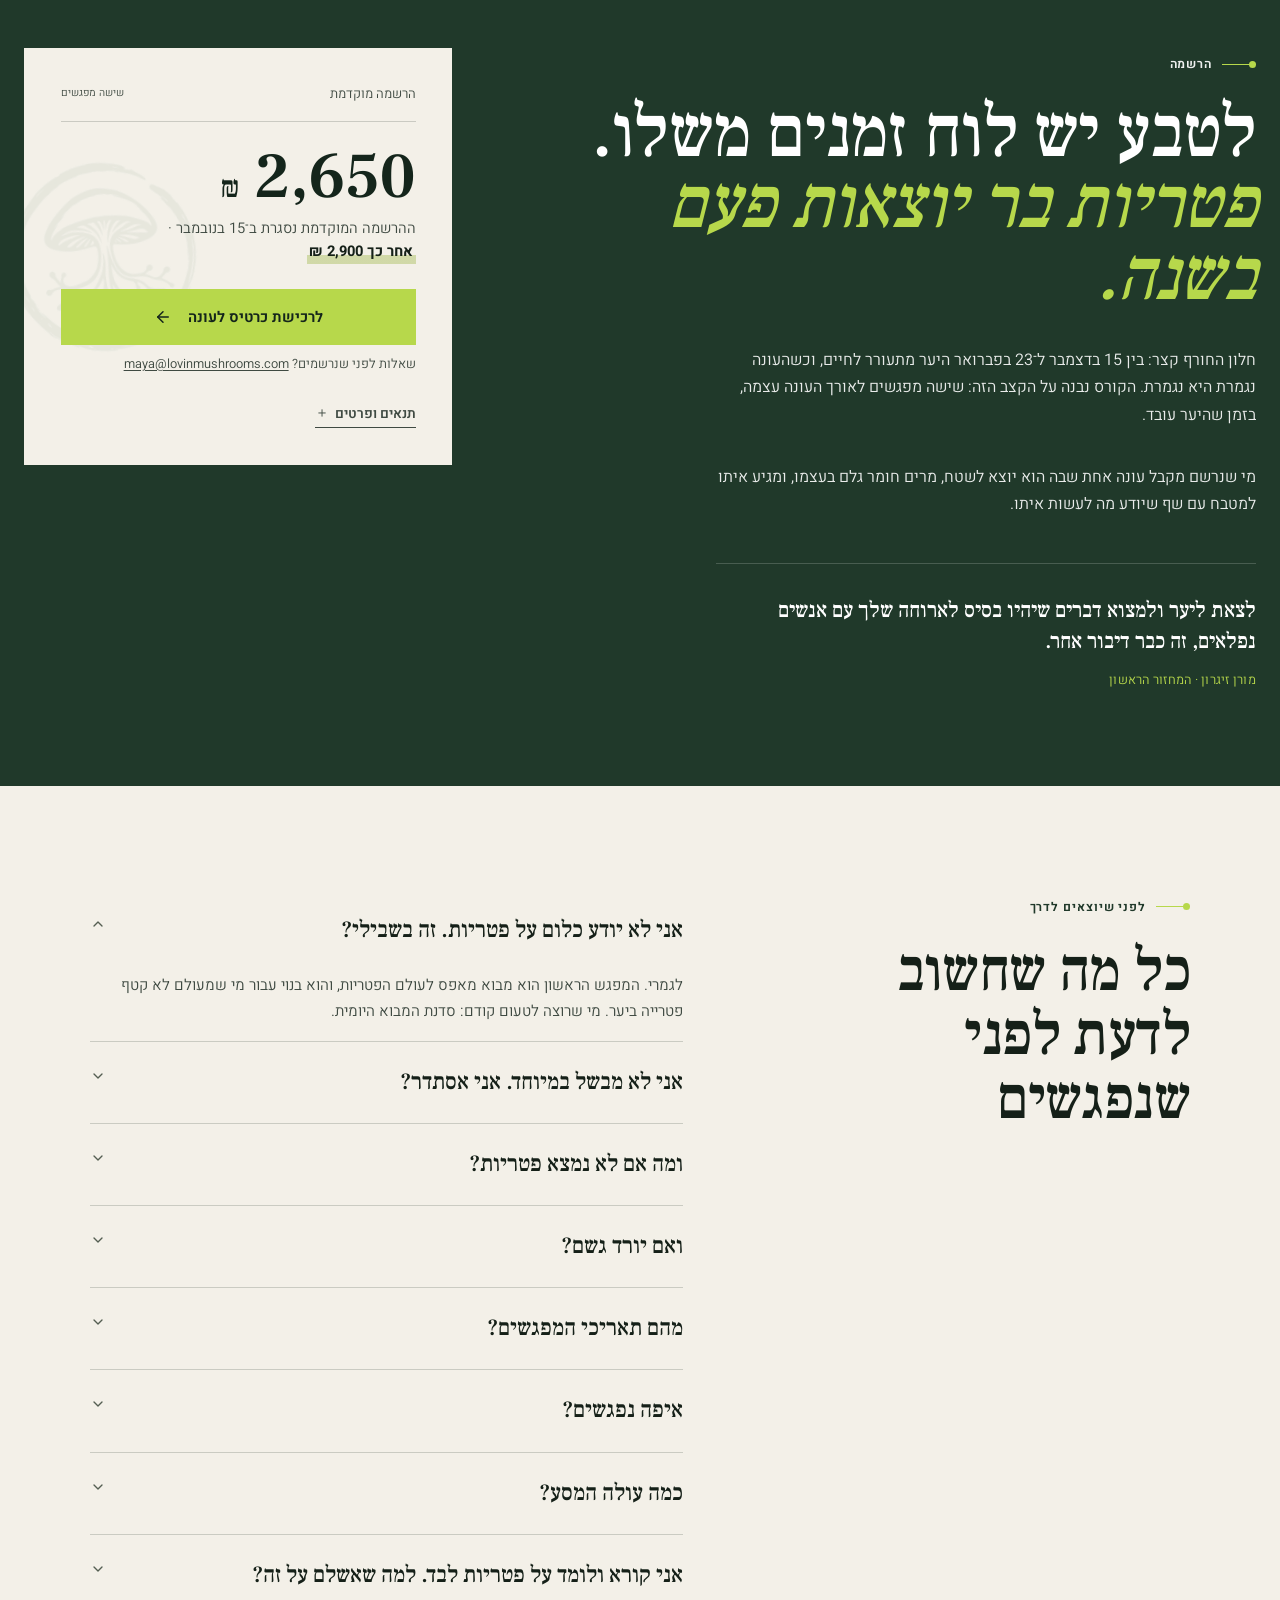
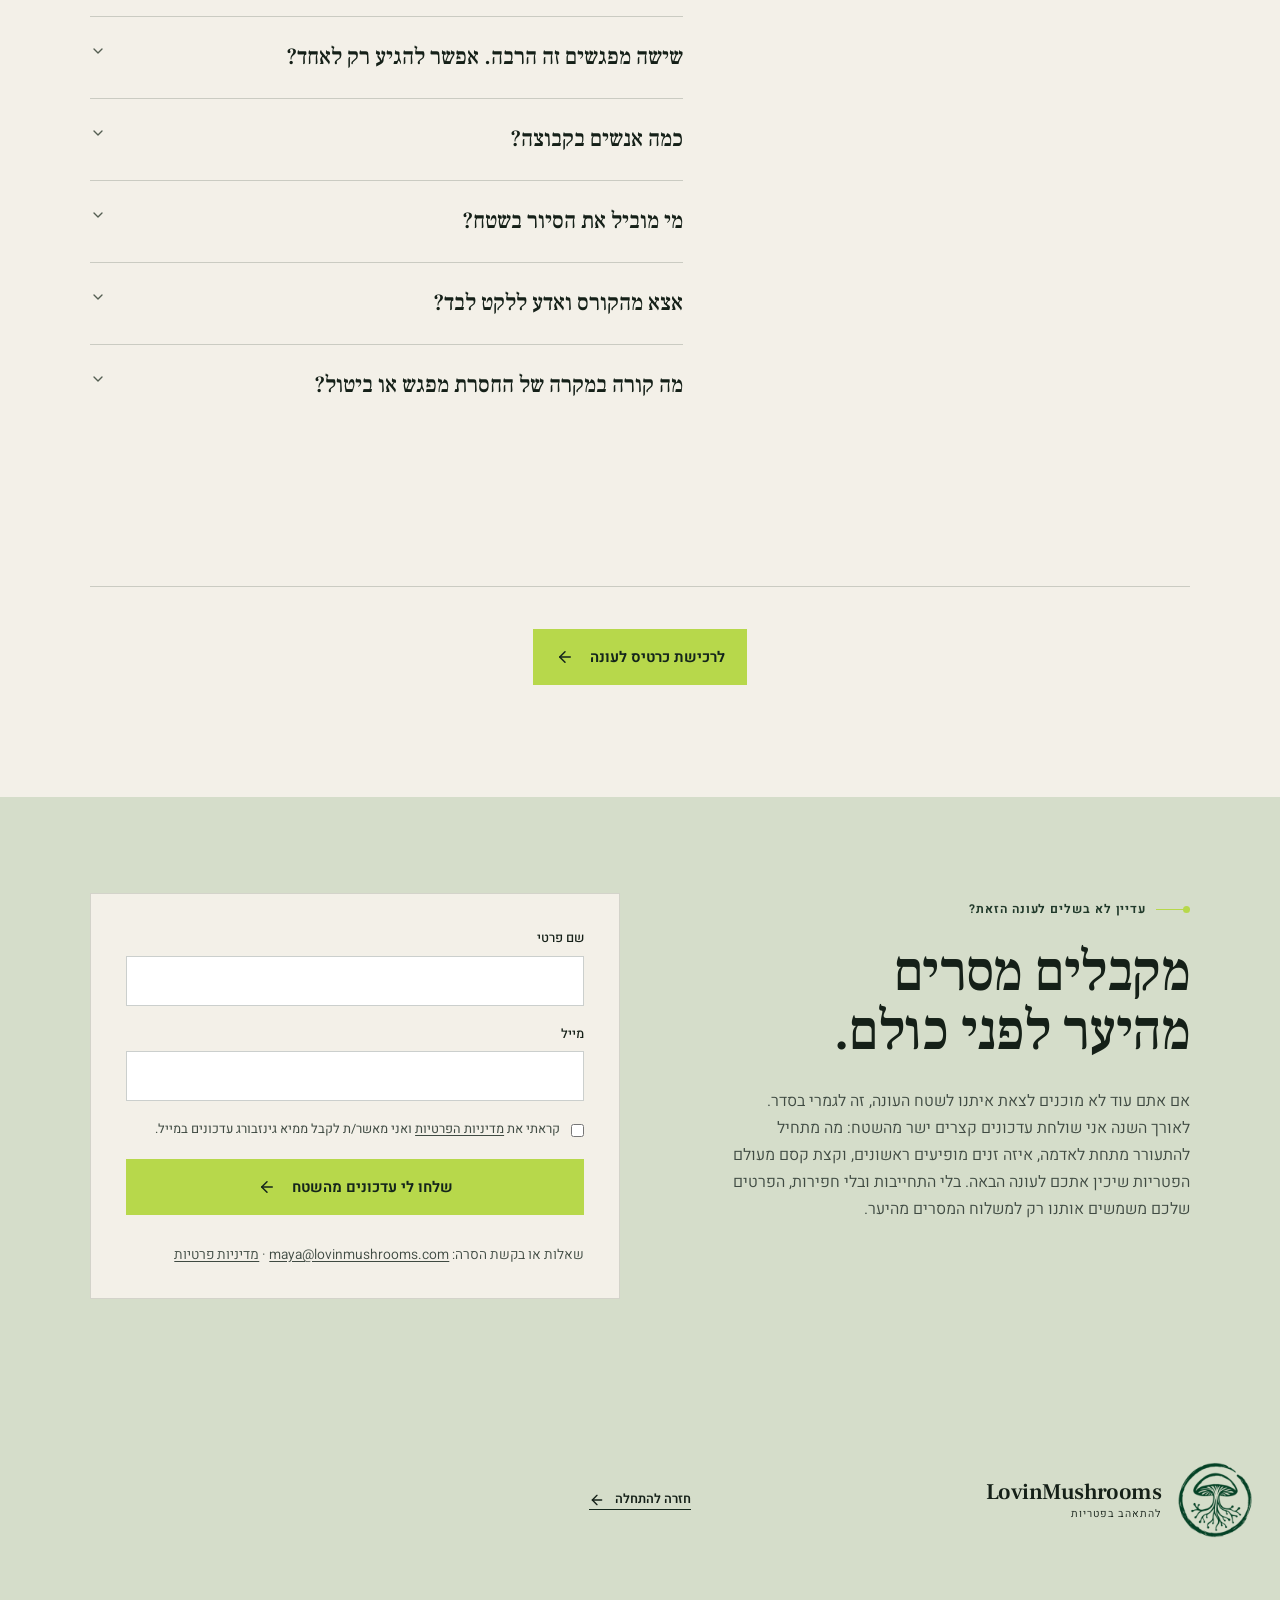
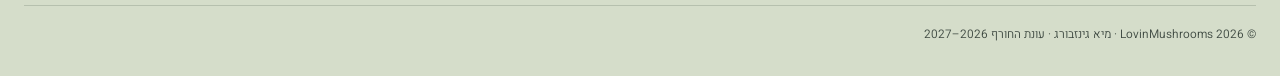
==== commit 1afbe4b5: "Revert: remove the checkout-total lines (not yet decided) Co-Authored-By: Claude Fable 5.1 <noreply@" ====
--- a/index.html
+++ b/index.html
@@ -105,8 +105,8 @@
       fbq('track', 'PageView');
     </script>
     <noscript><img height="1" width="1" style="display:none" src="https://www.facebook.com/tr?id=1635147900369816&ev=PageView&noscript=1" alt="" /></noscript>
-    <script type="module" crossorigin src="./assets/index-DHPgkfmD.js"></script>
-    <link rel="stylesheet" crossorigin href="./assets/index-By2qy3ca.css">
+    <script type="module" crossorigin src="./assets/index-xht6iNyW.js"></script>
+    <link rel="stylesheet" crossorigin href="./assets/index-7lQFLVoq.css">
   </head>
   <body>
     <div id="root"></div>
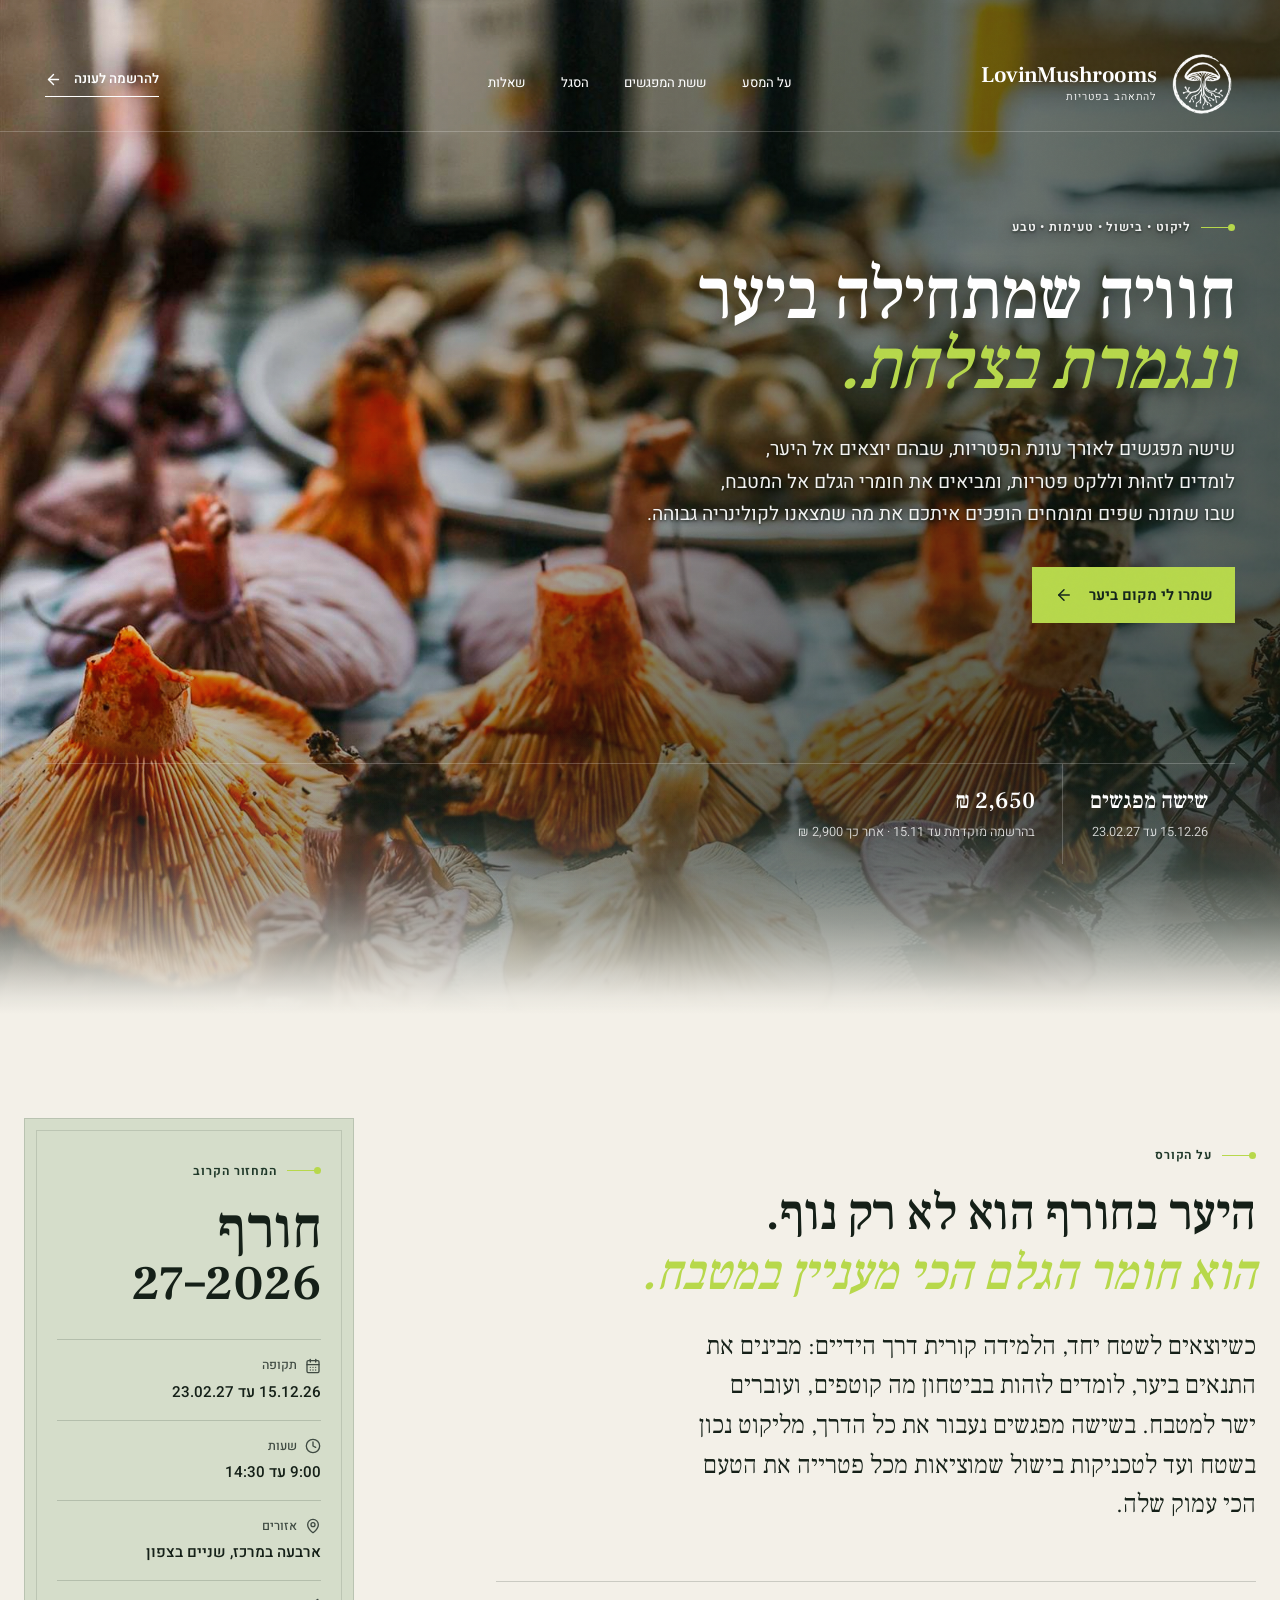
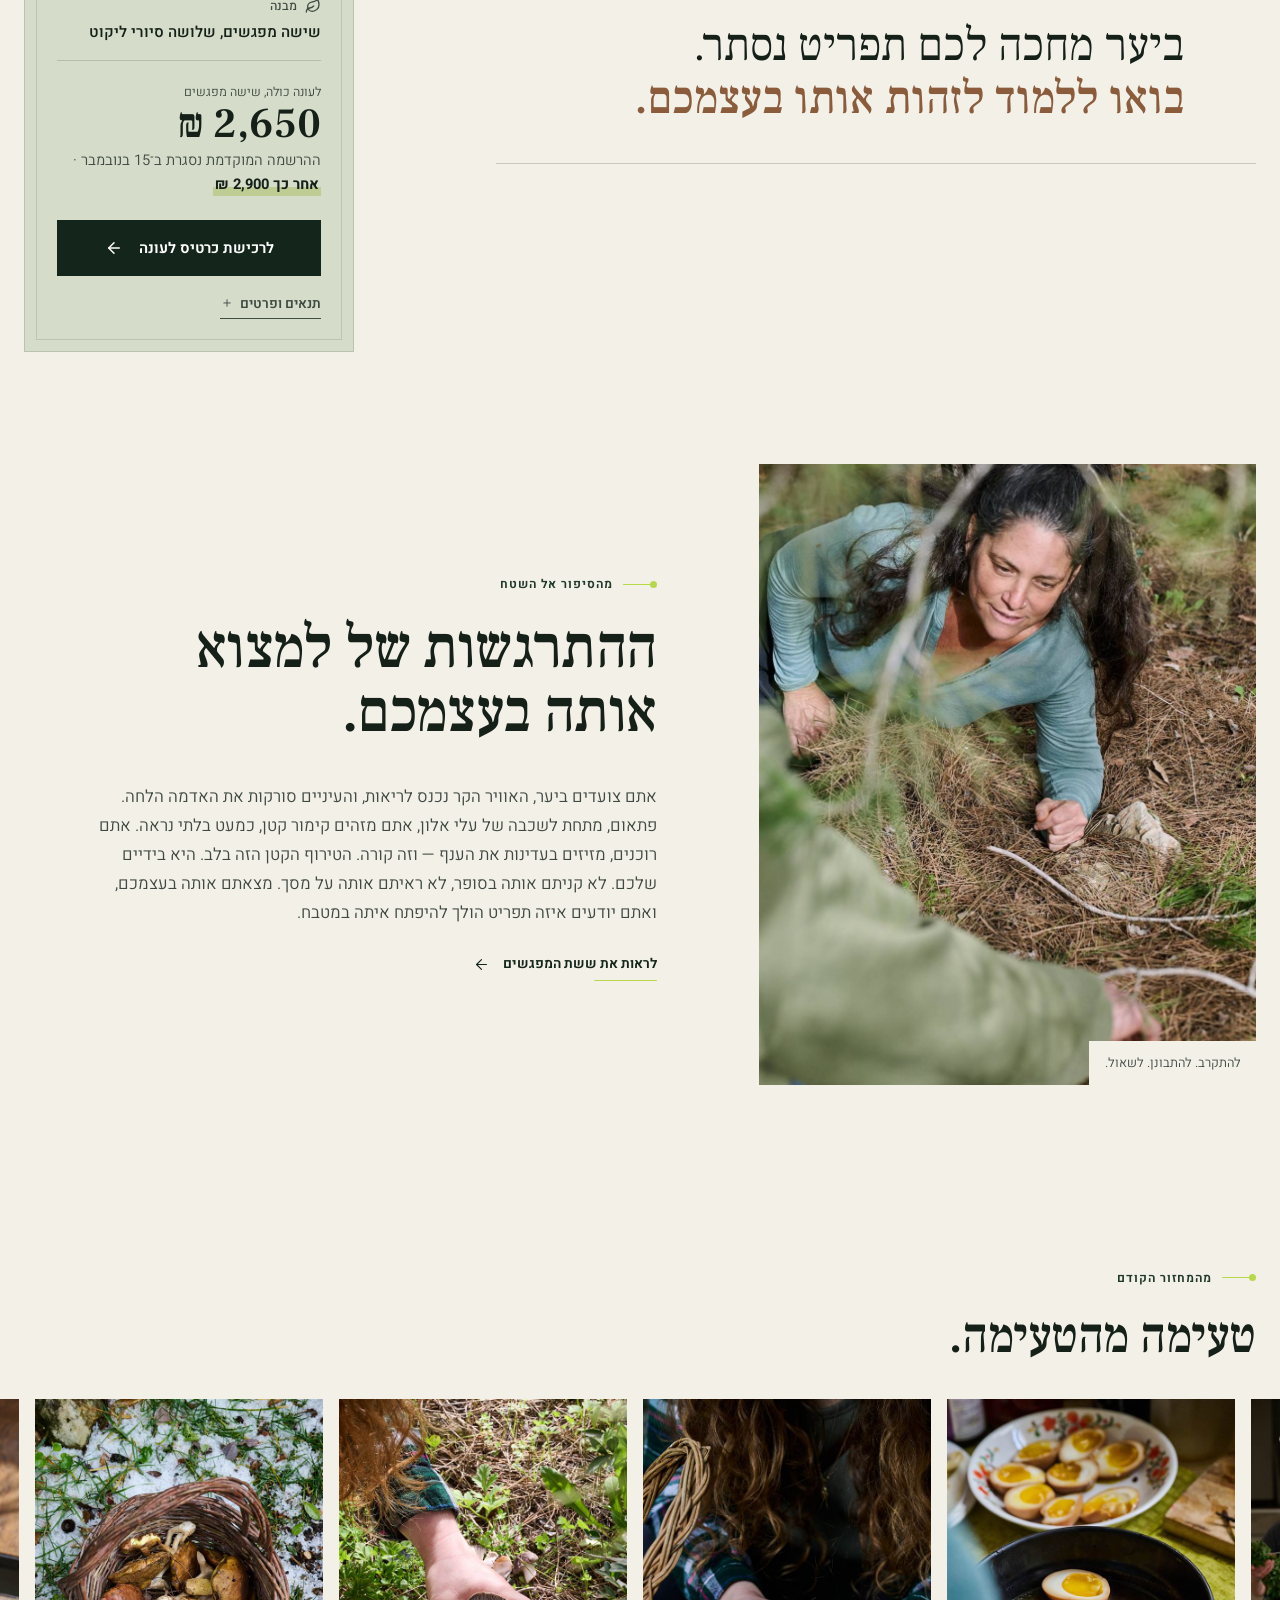
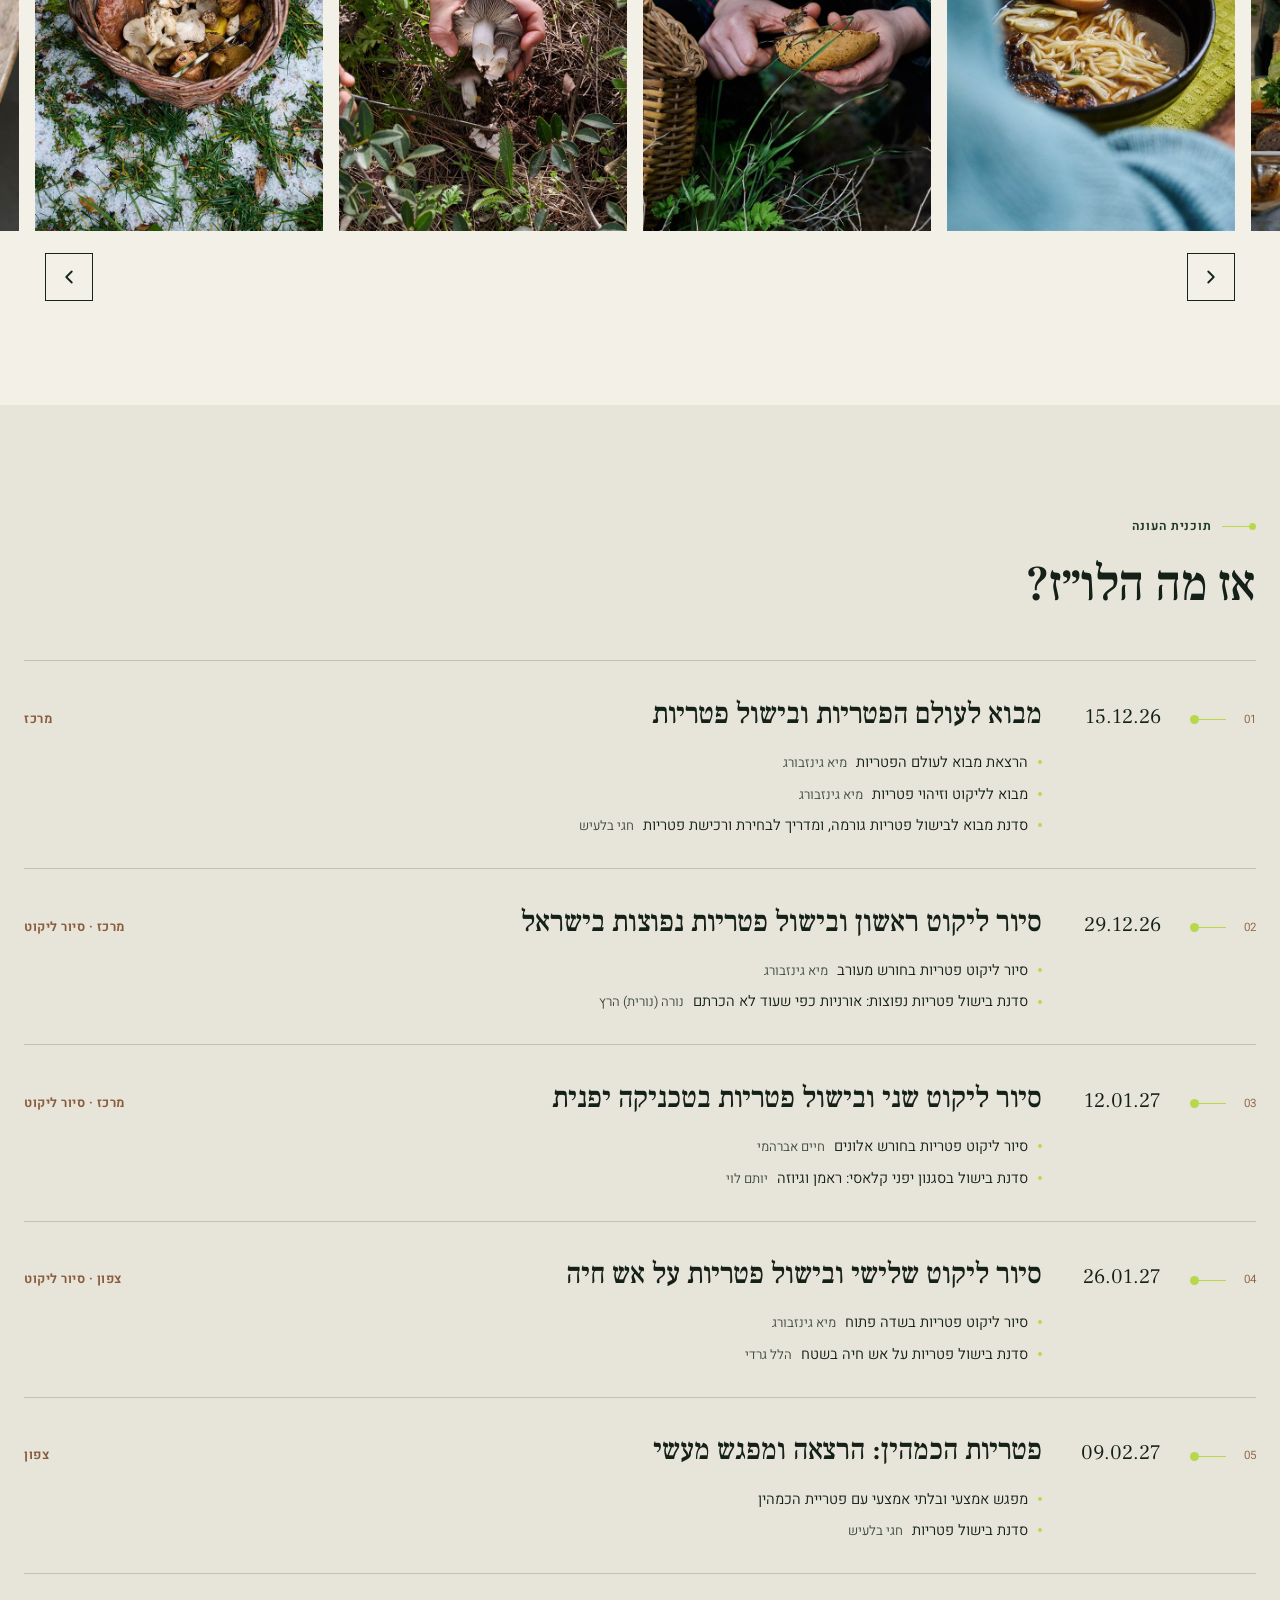
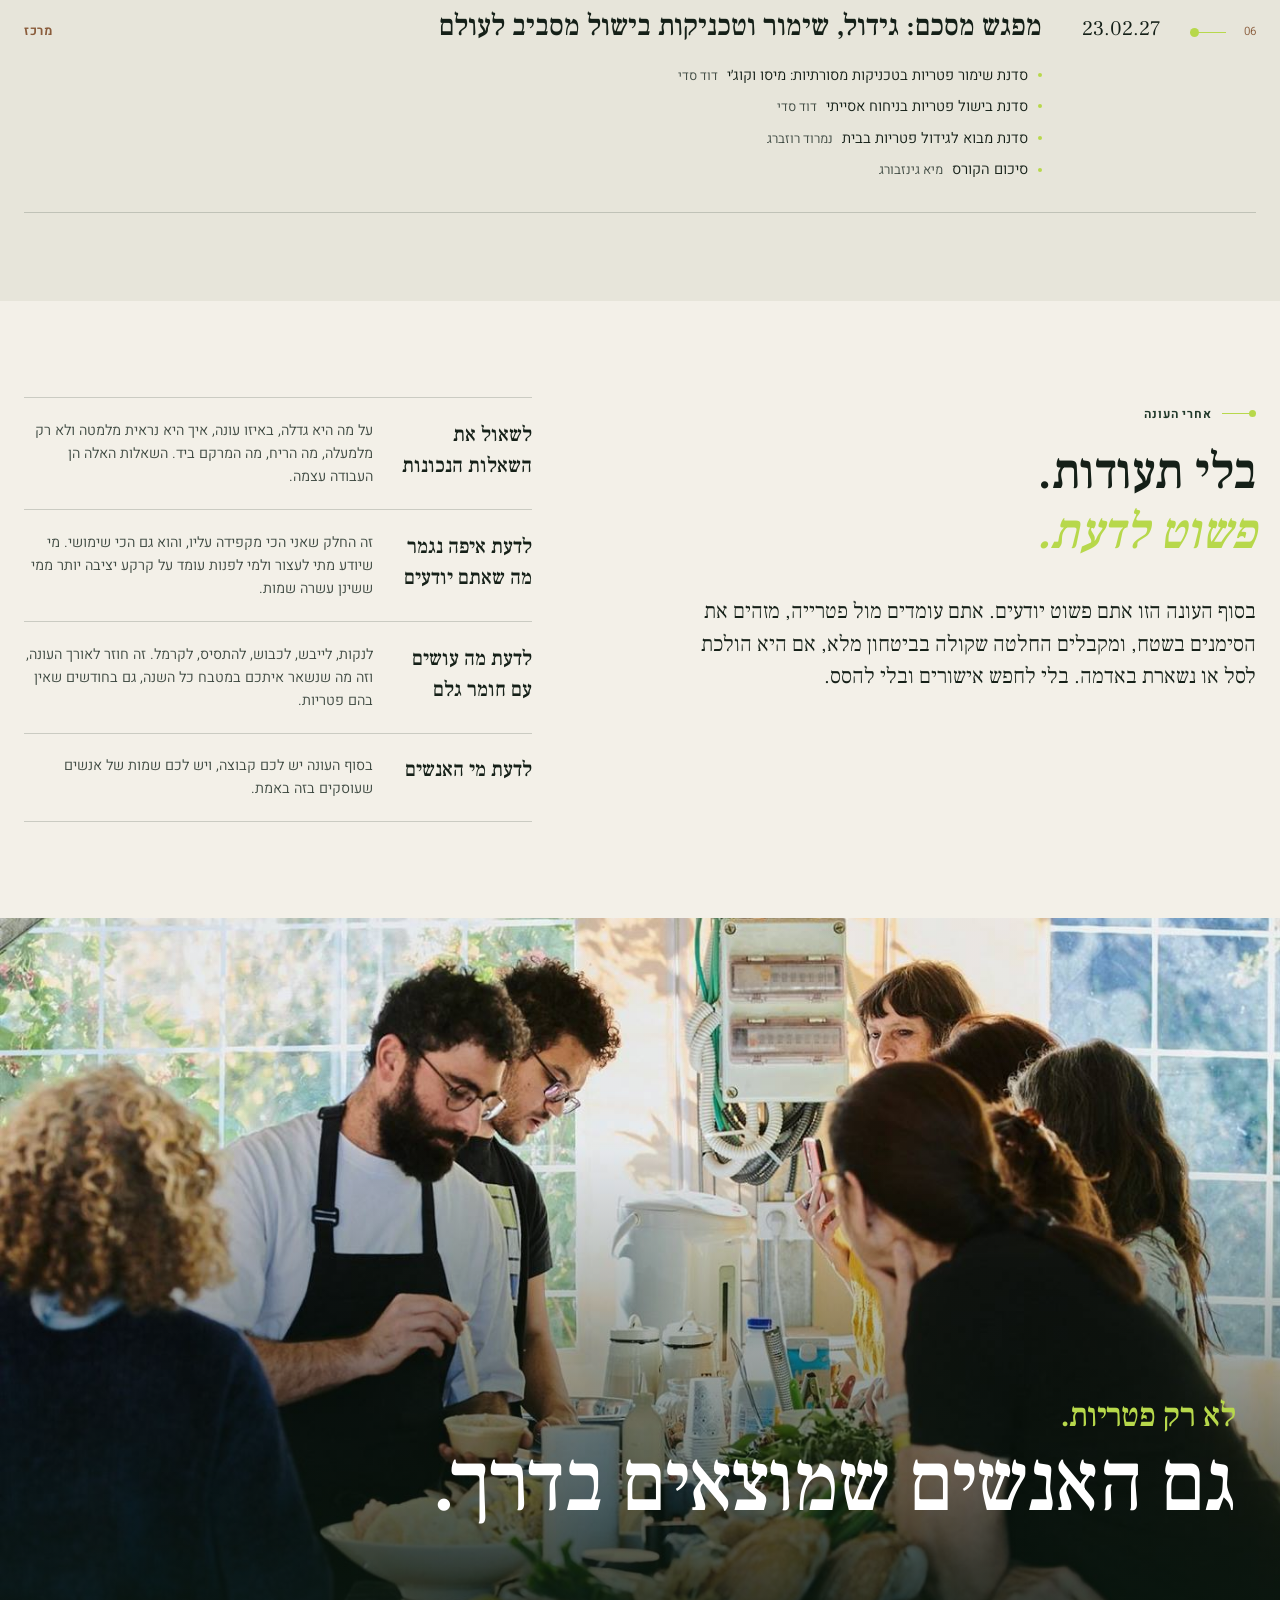
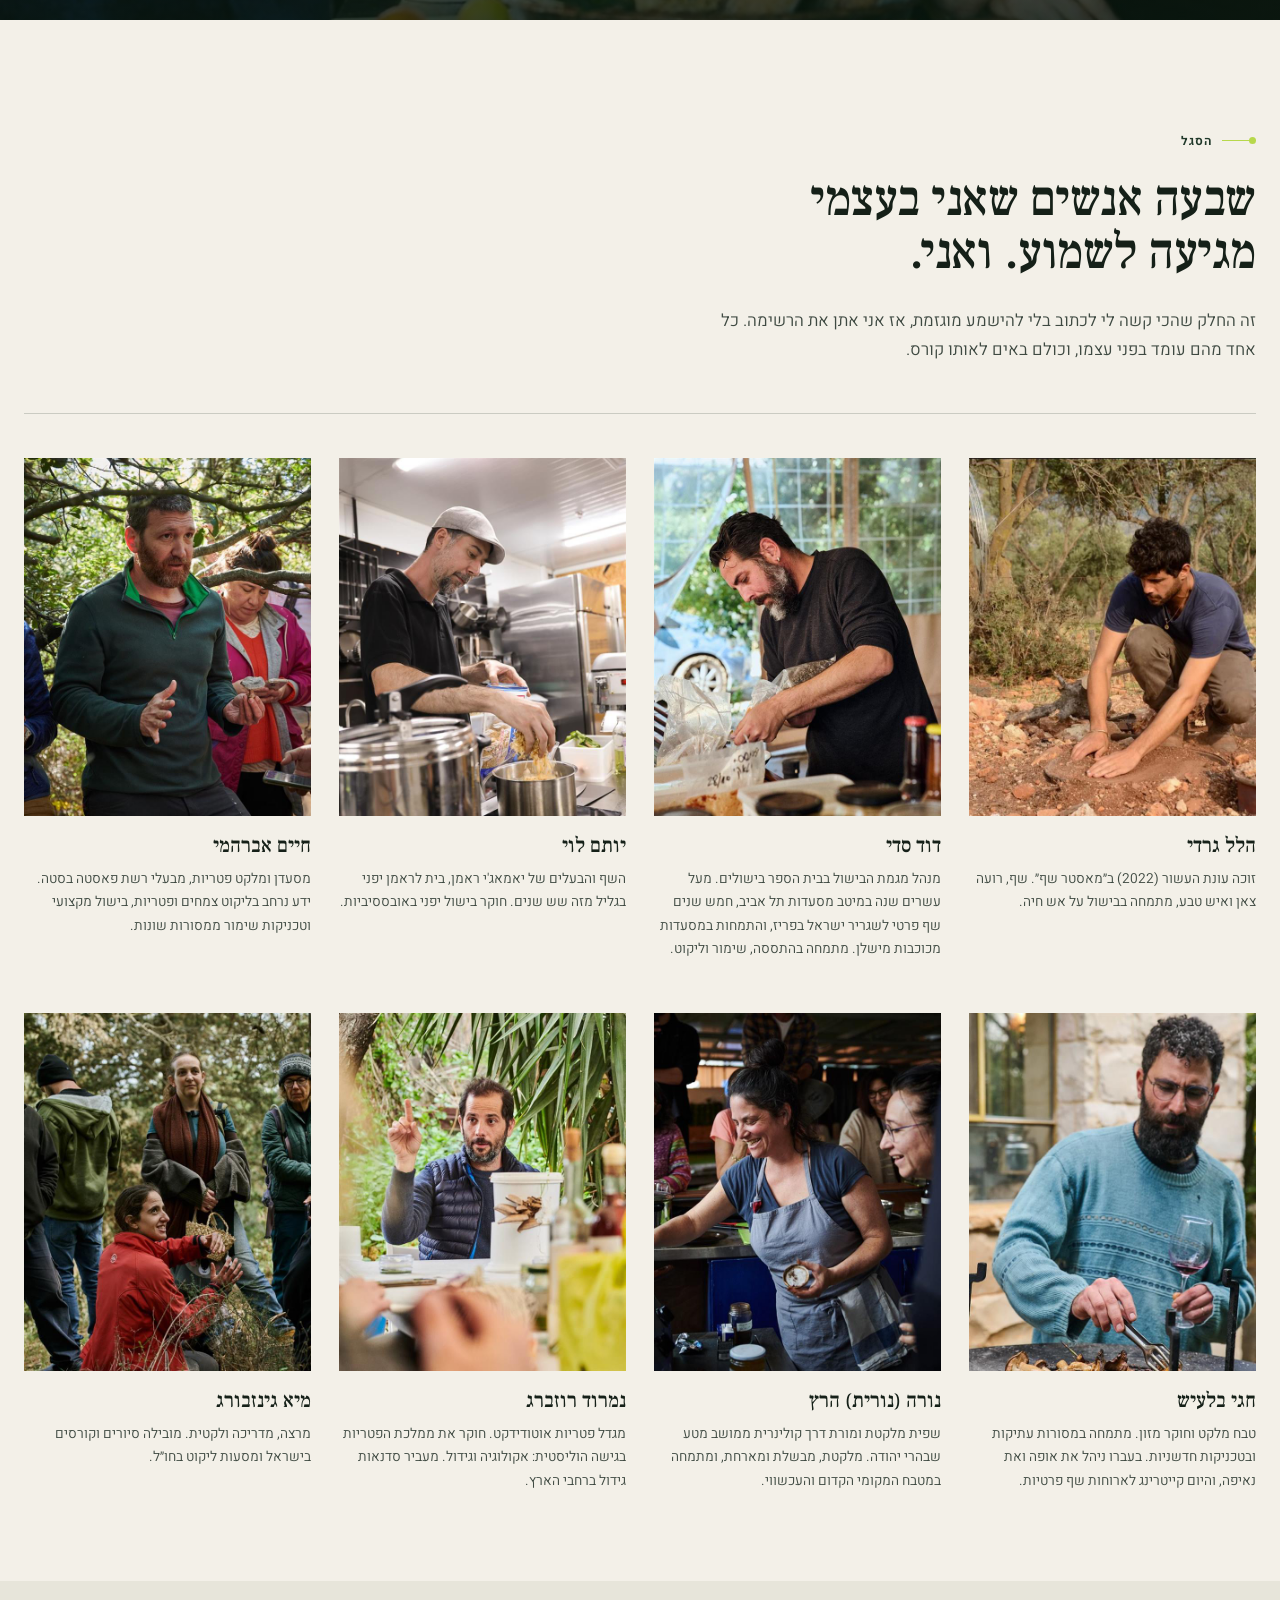
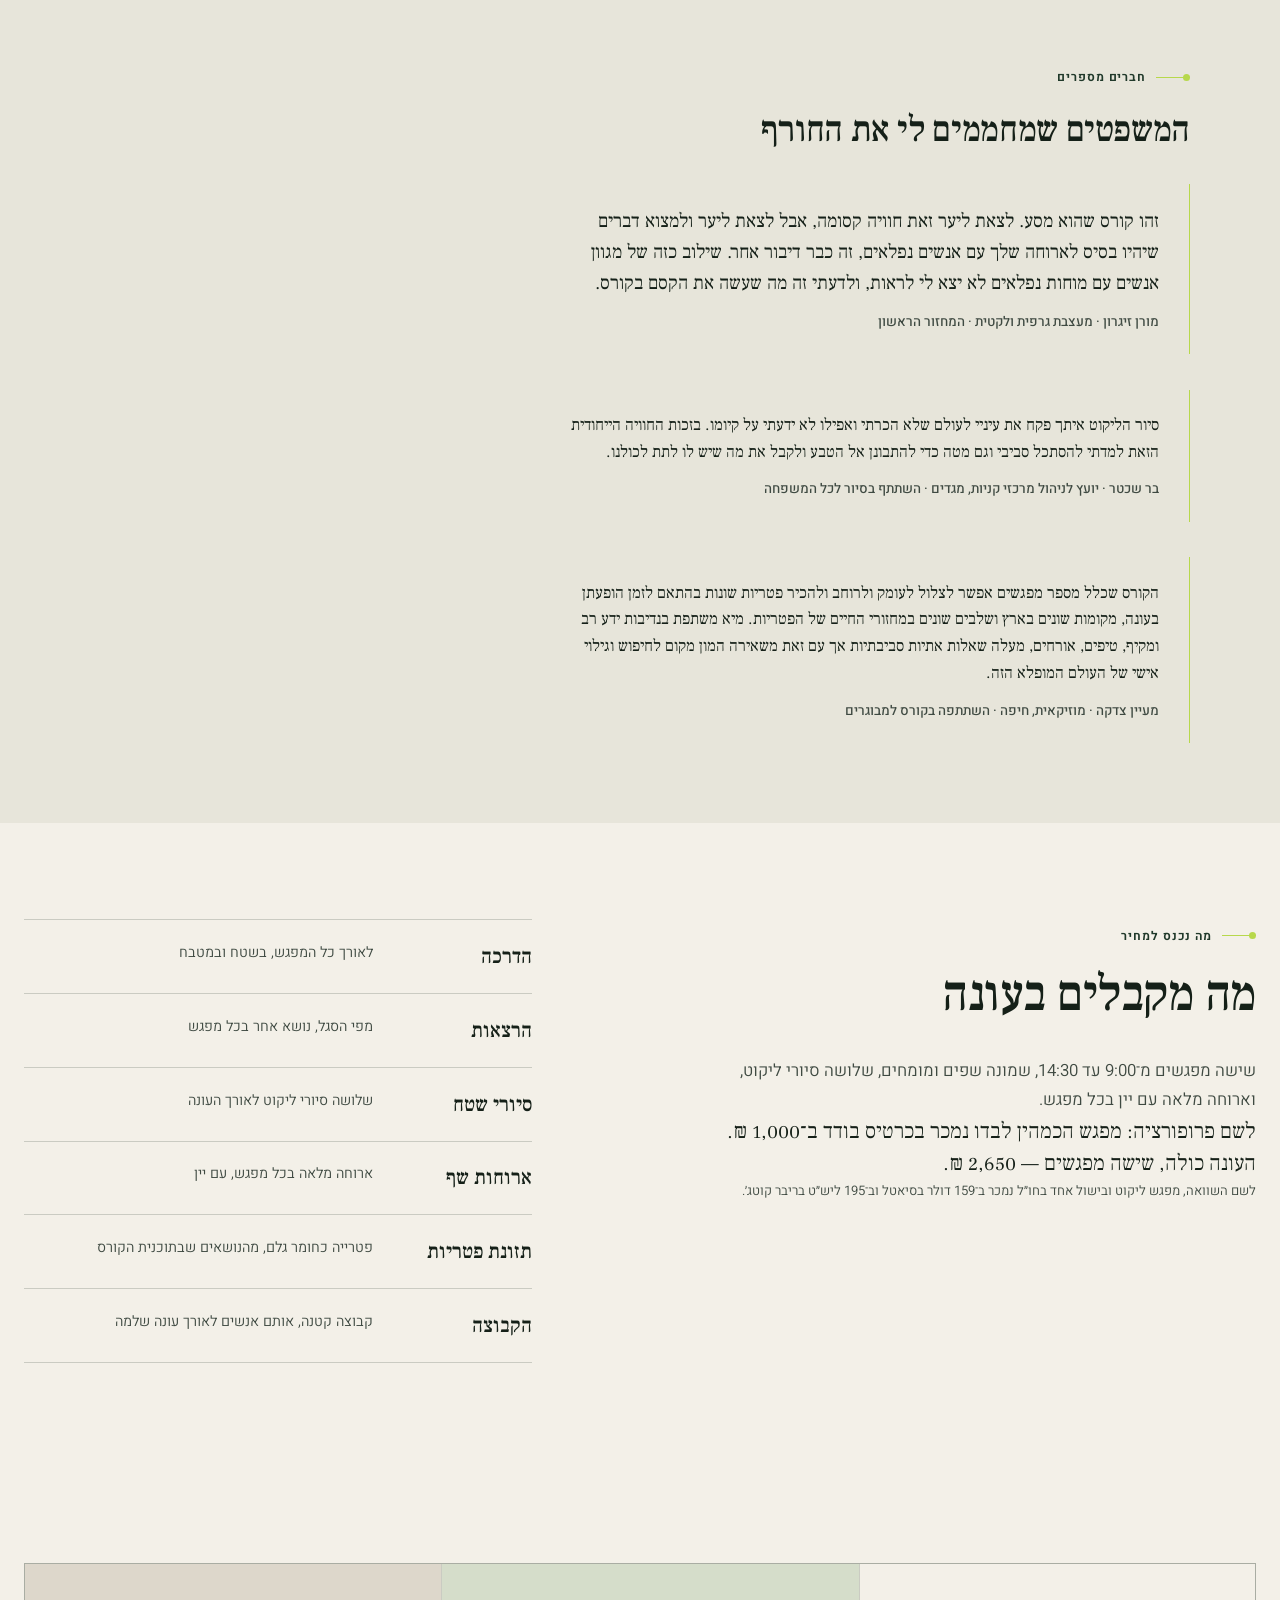
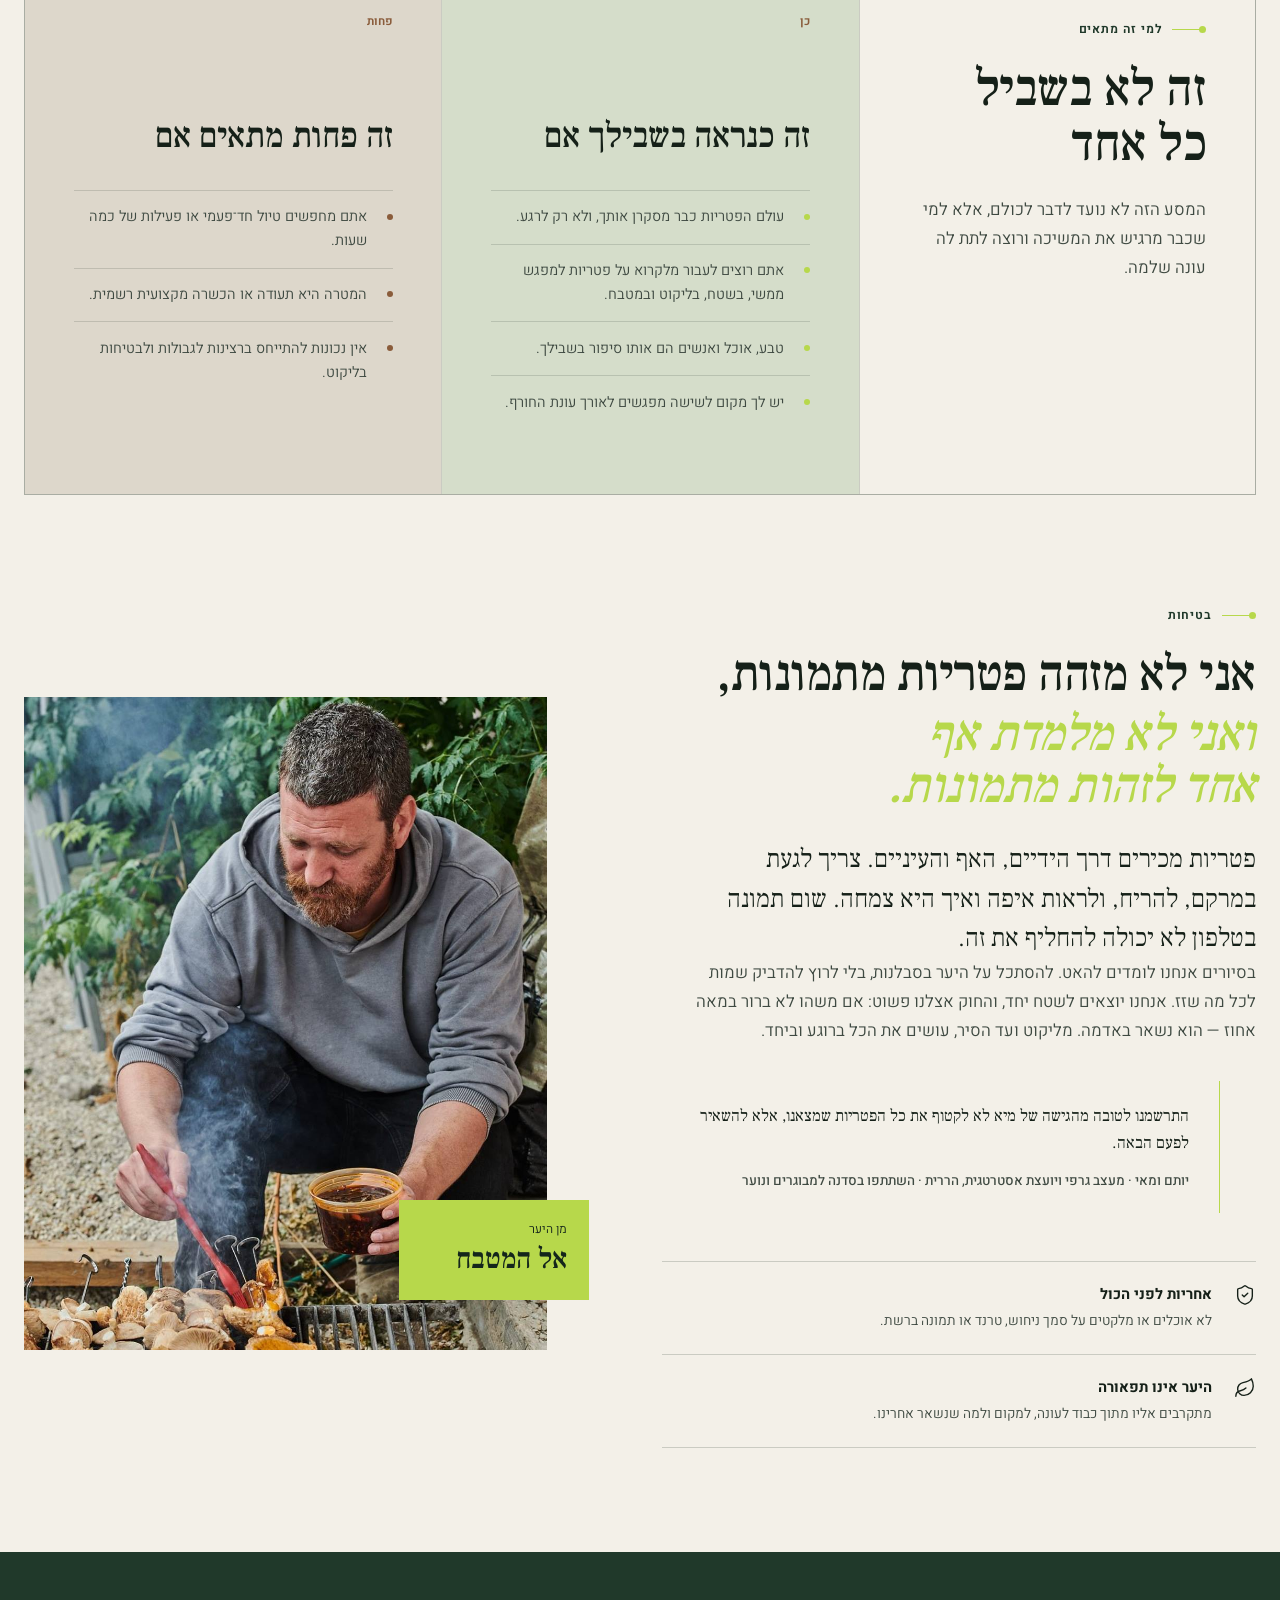
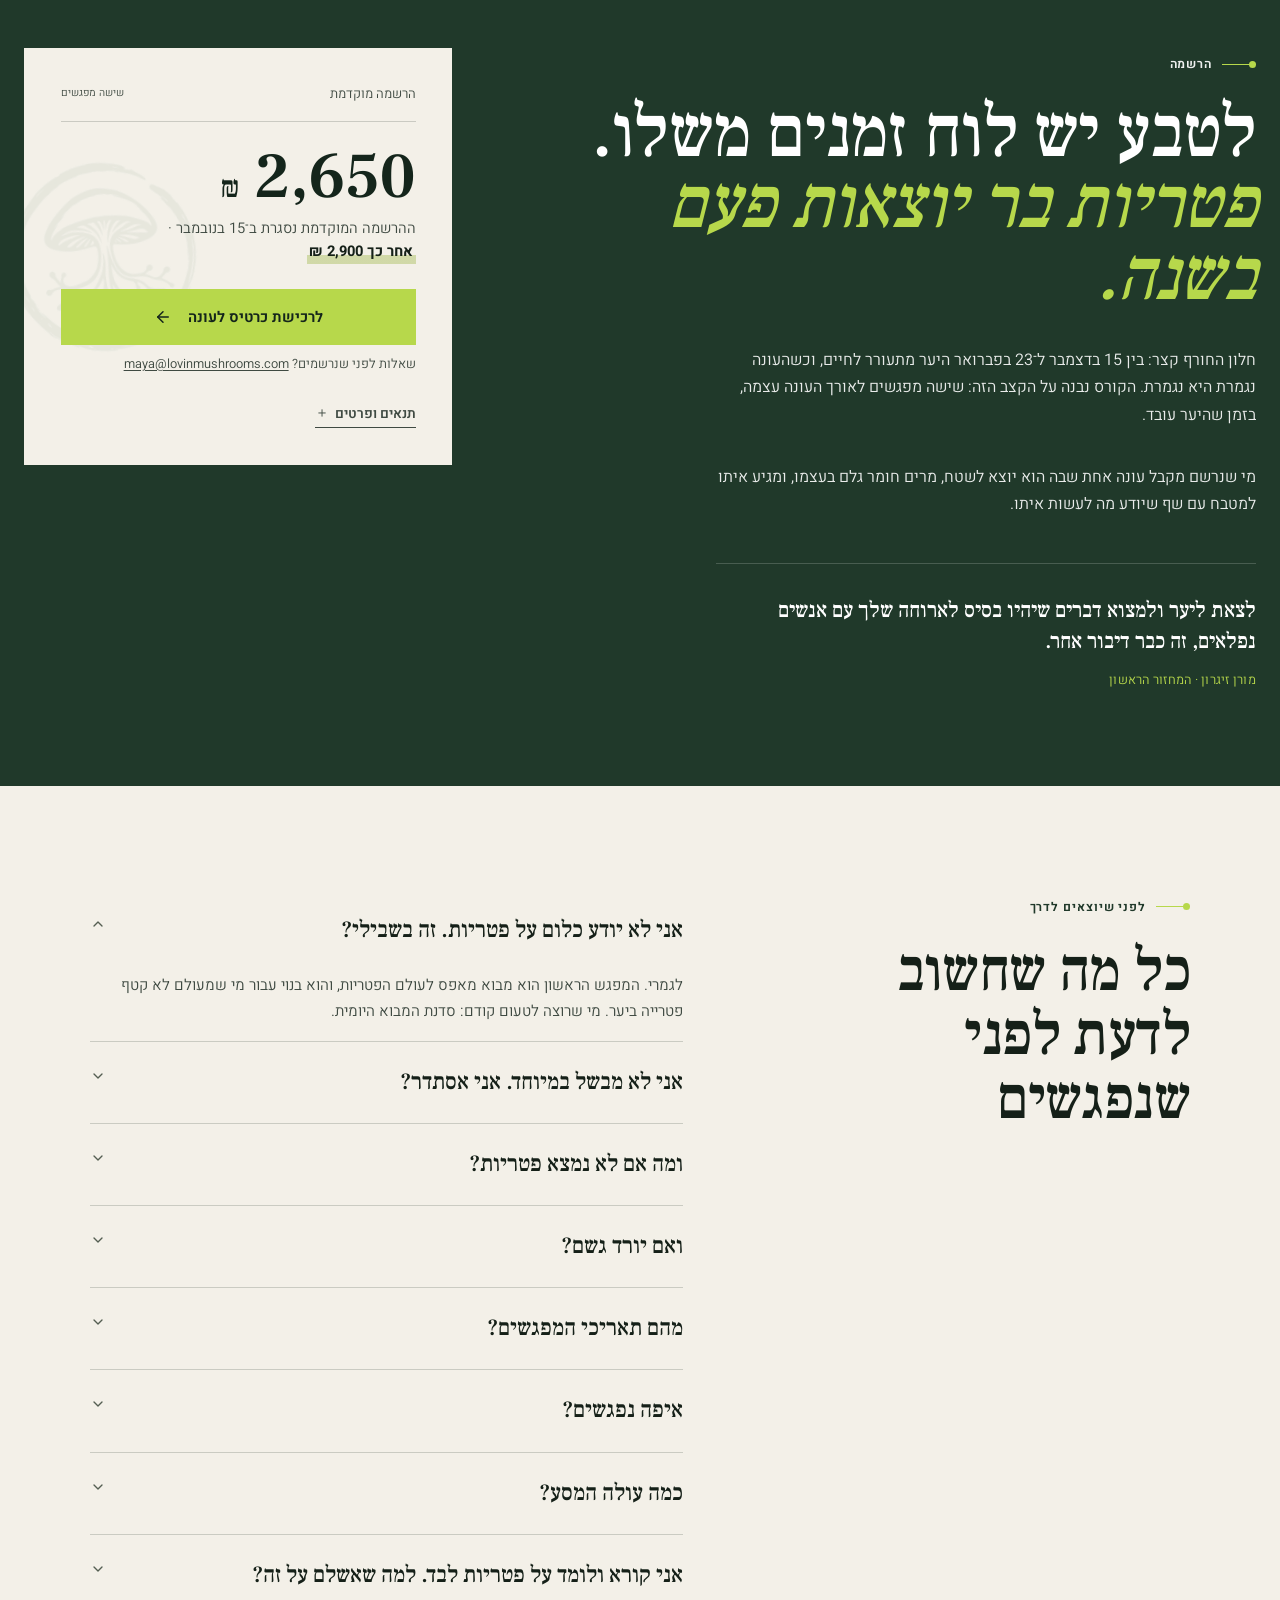
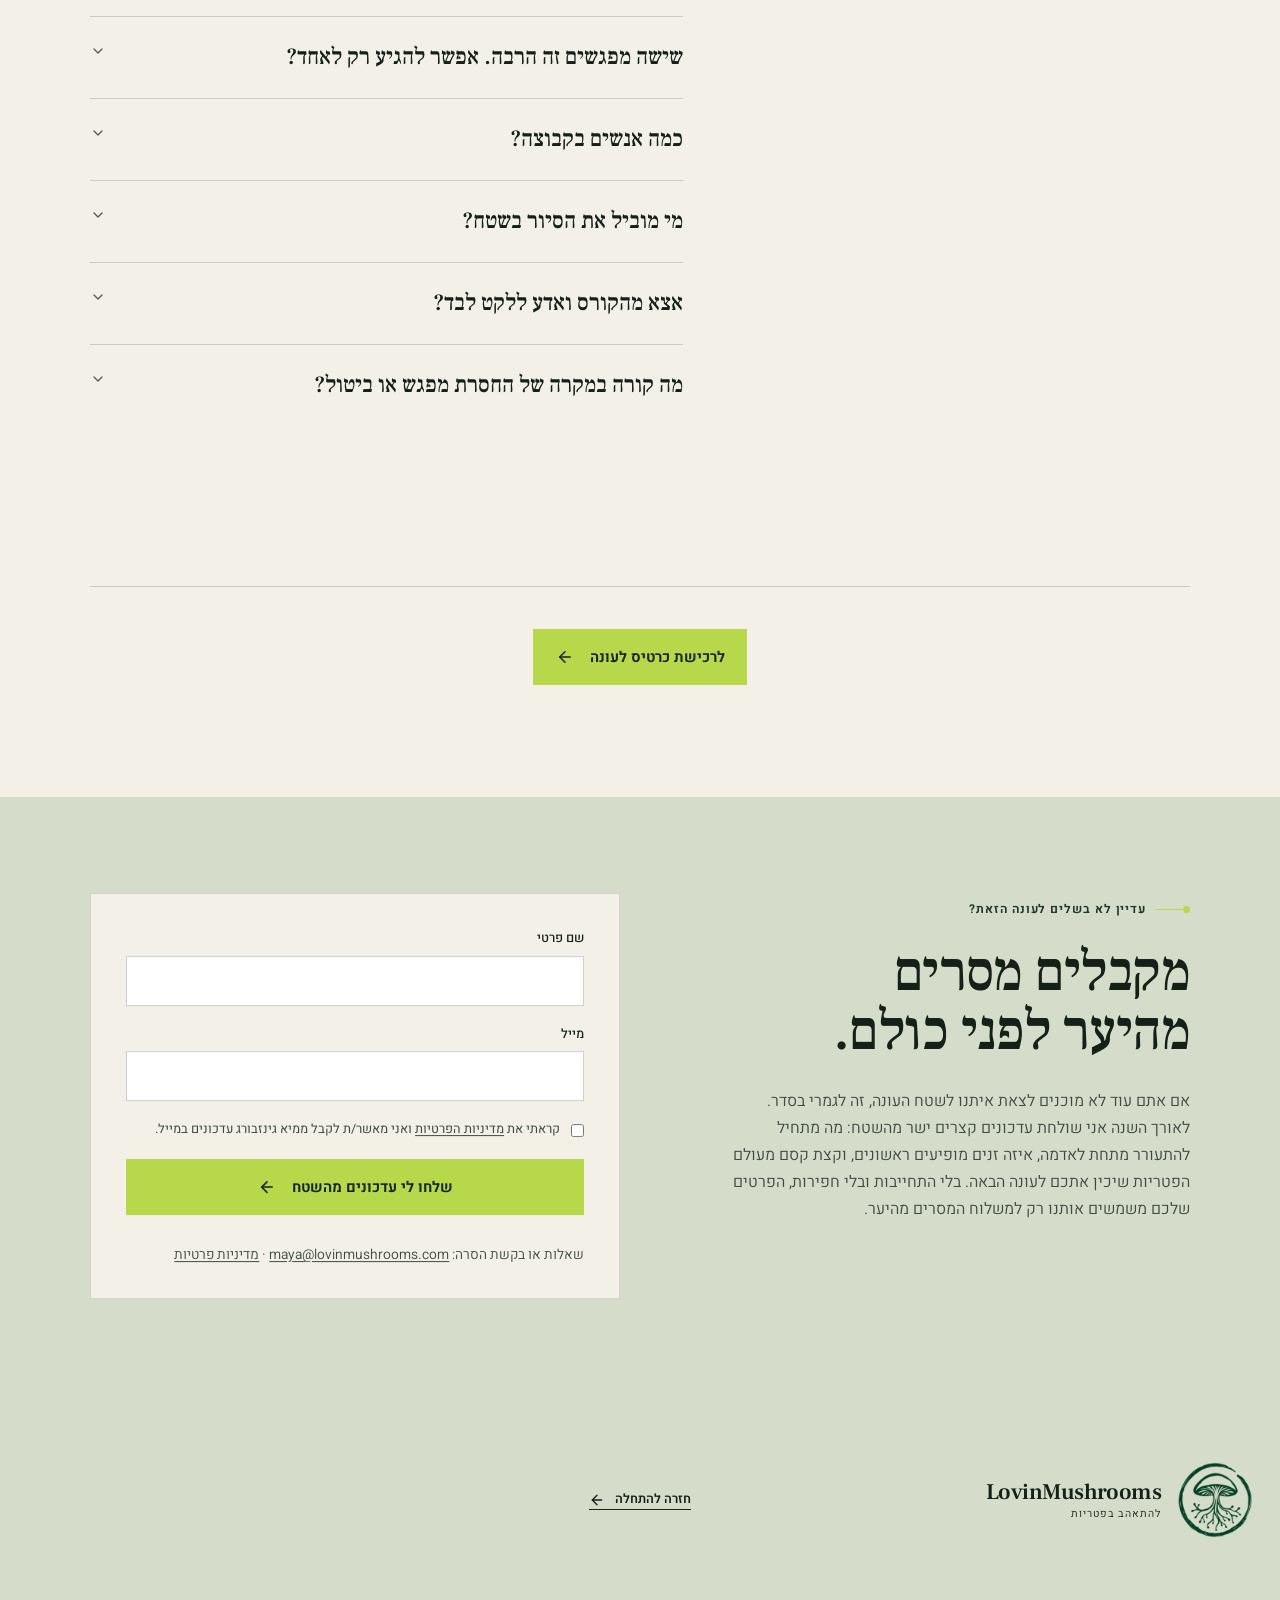
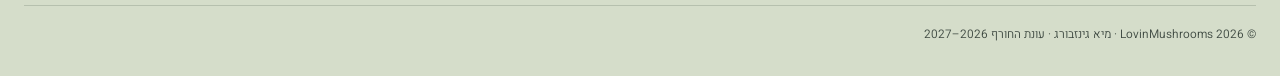
==== commit 0a8ef1b5: "Wix tickets now fee-included: remove the service-fee sentences (price diff 250) Co-Authored-By: Clau" ====
--- a/index.html
+++ b/index.html
@@ -105,7 +105,7 @@
       fbq('track', 'PageView');
     </script>
     <noscript><img height="1" width="1" style="display:none" src="https://www.facebook.com/tr?id=1635147900369816&ev=PageView&noscript=1" alt="" /></noscript>
-    <script type="module" crossorigin src="./assets/index-xht6iNyW.js"></script>
+    <script type="module" crossorigin src="./assets/index-DLze1EBF.js"></script>
     <link rel="stylesheet" crossorigin href="./assets/index-7lQFLVoq.css">
   </head>
   <body>
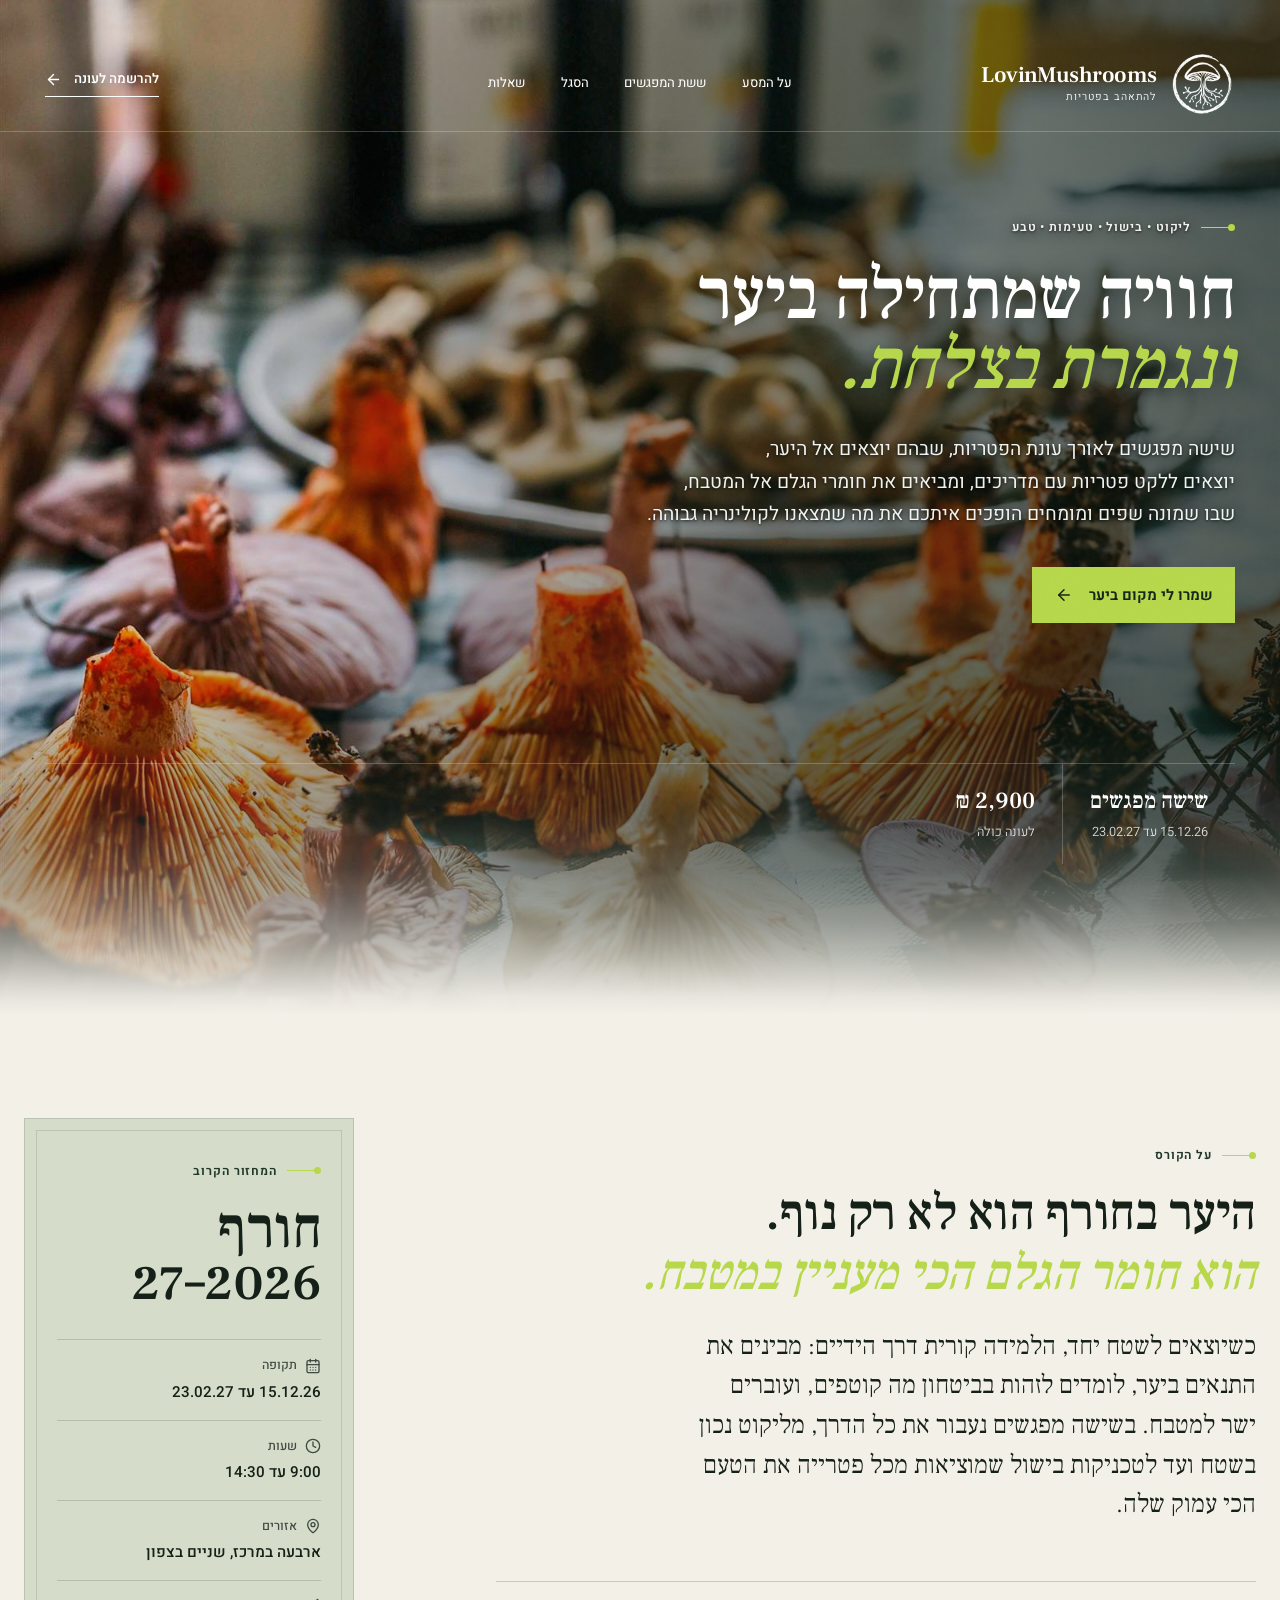
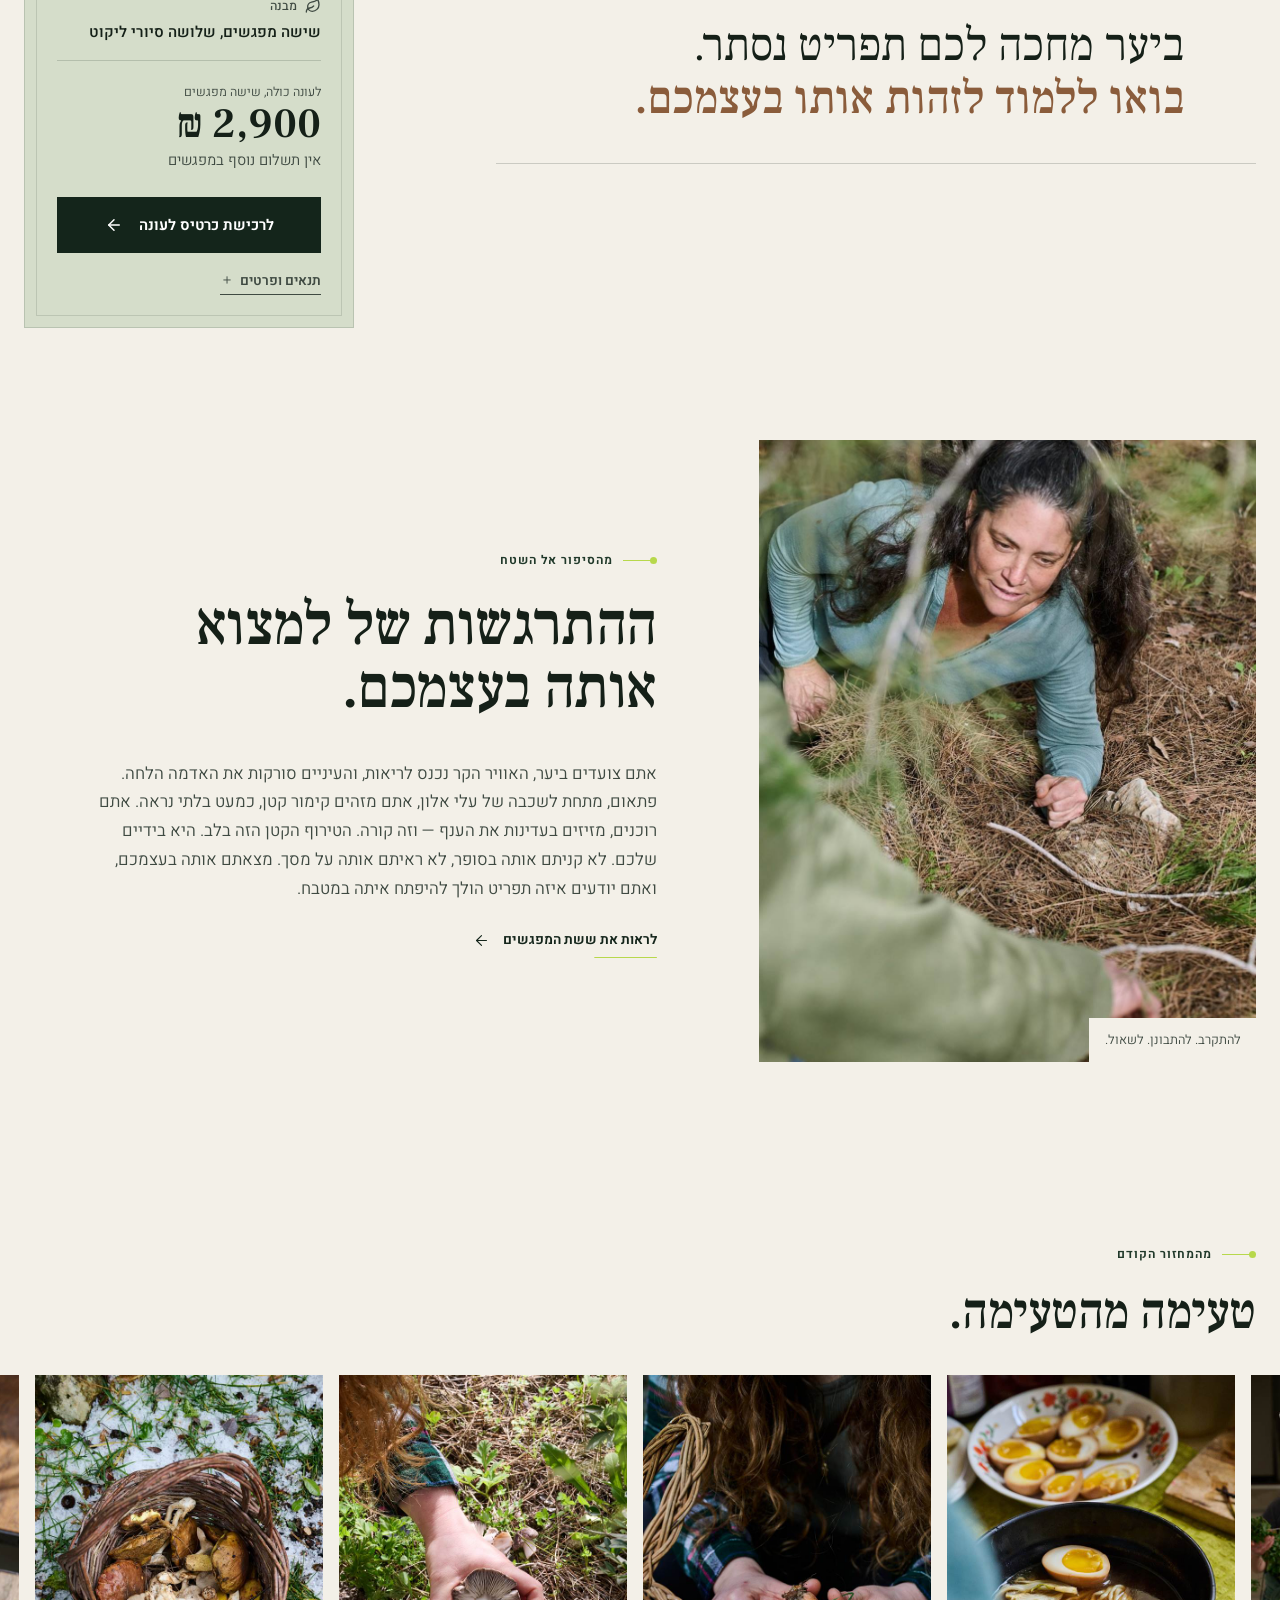
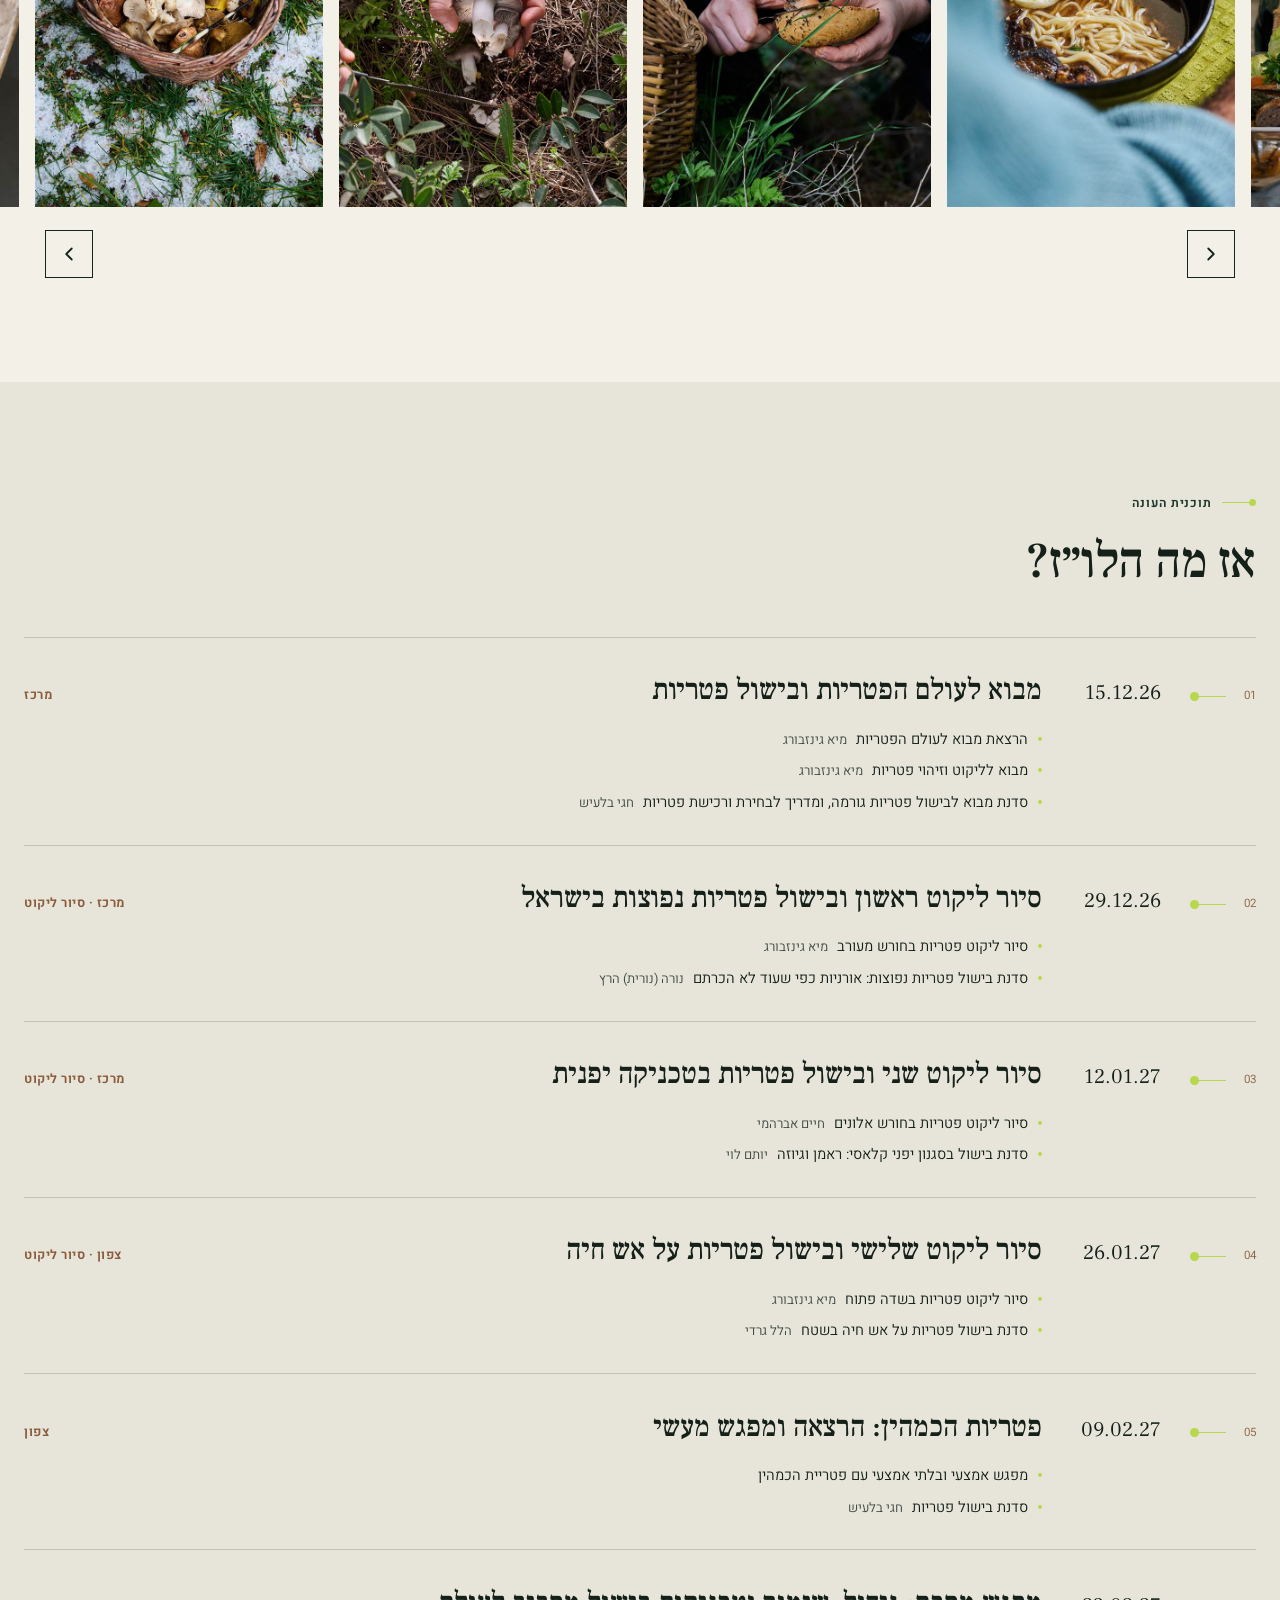
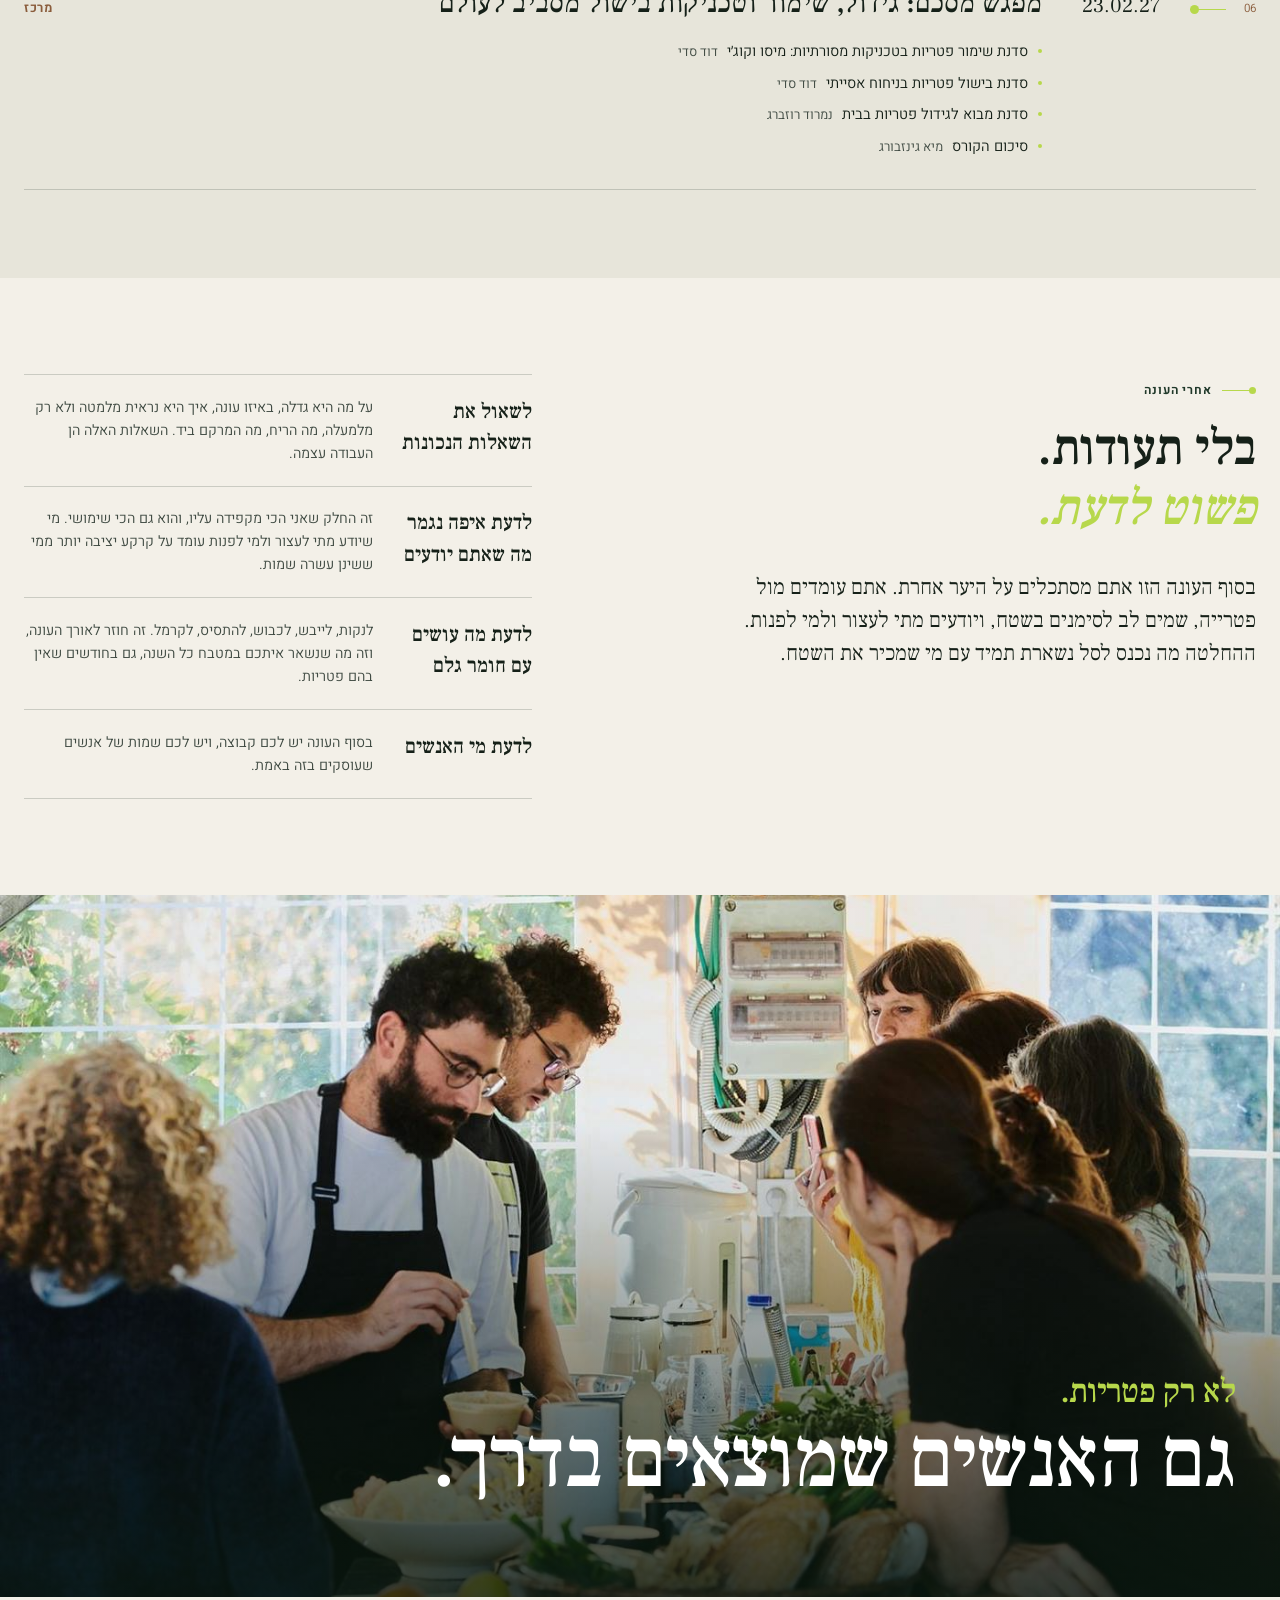
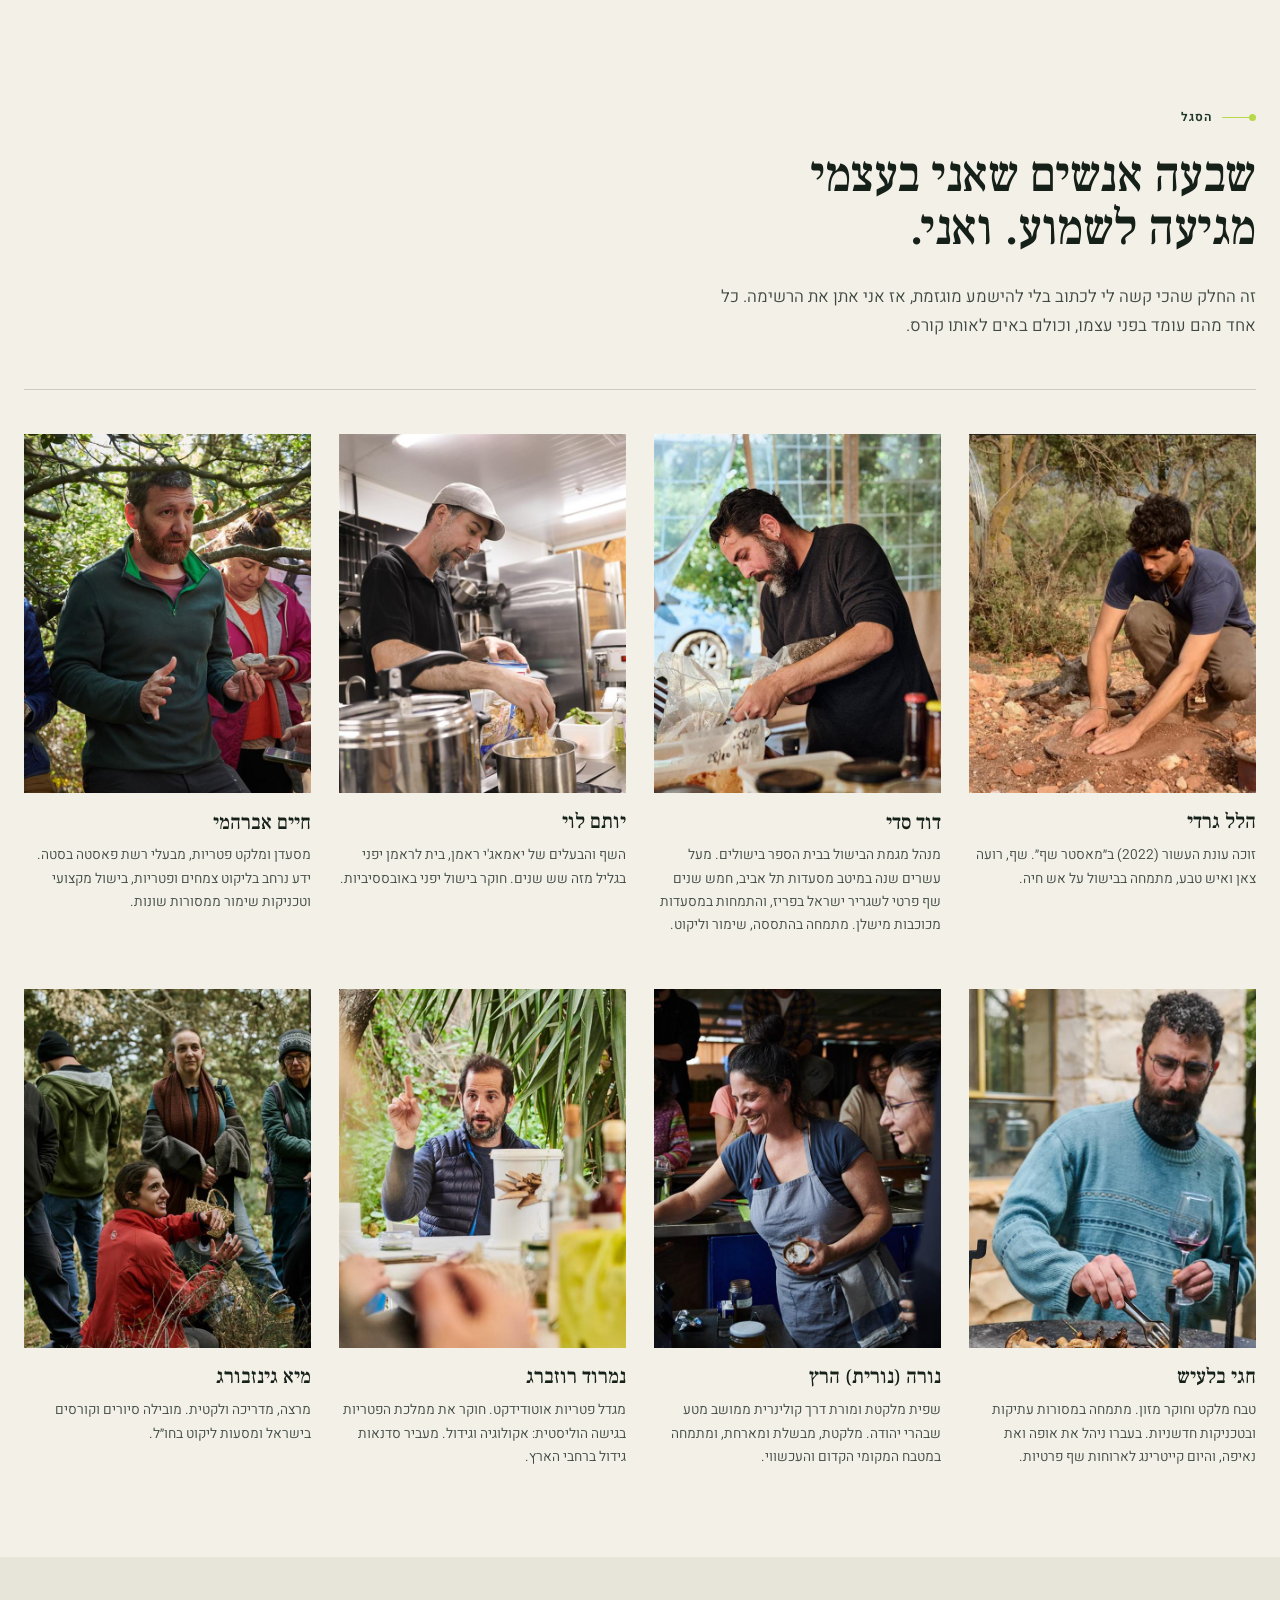
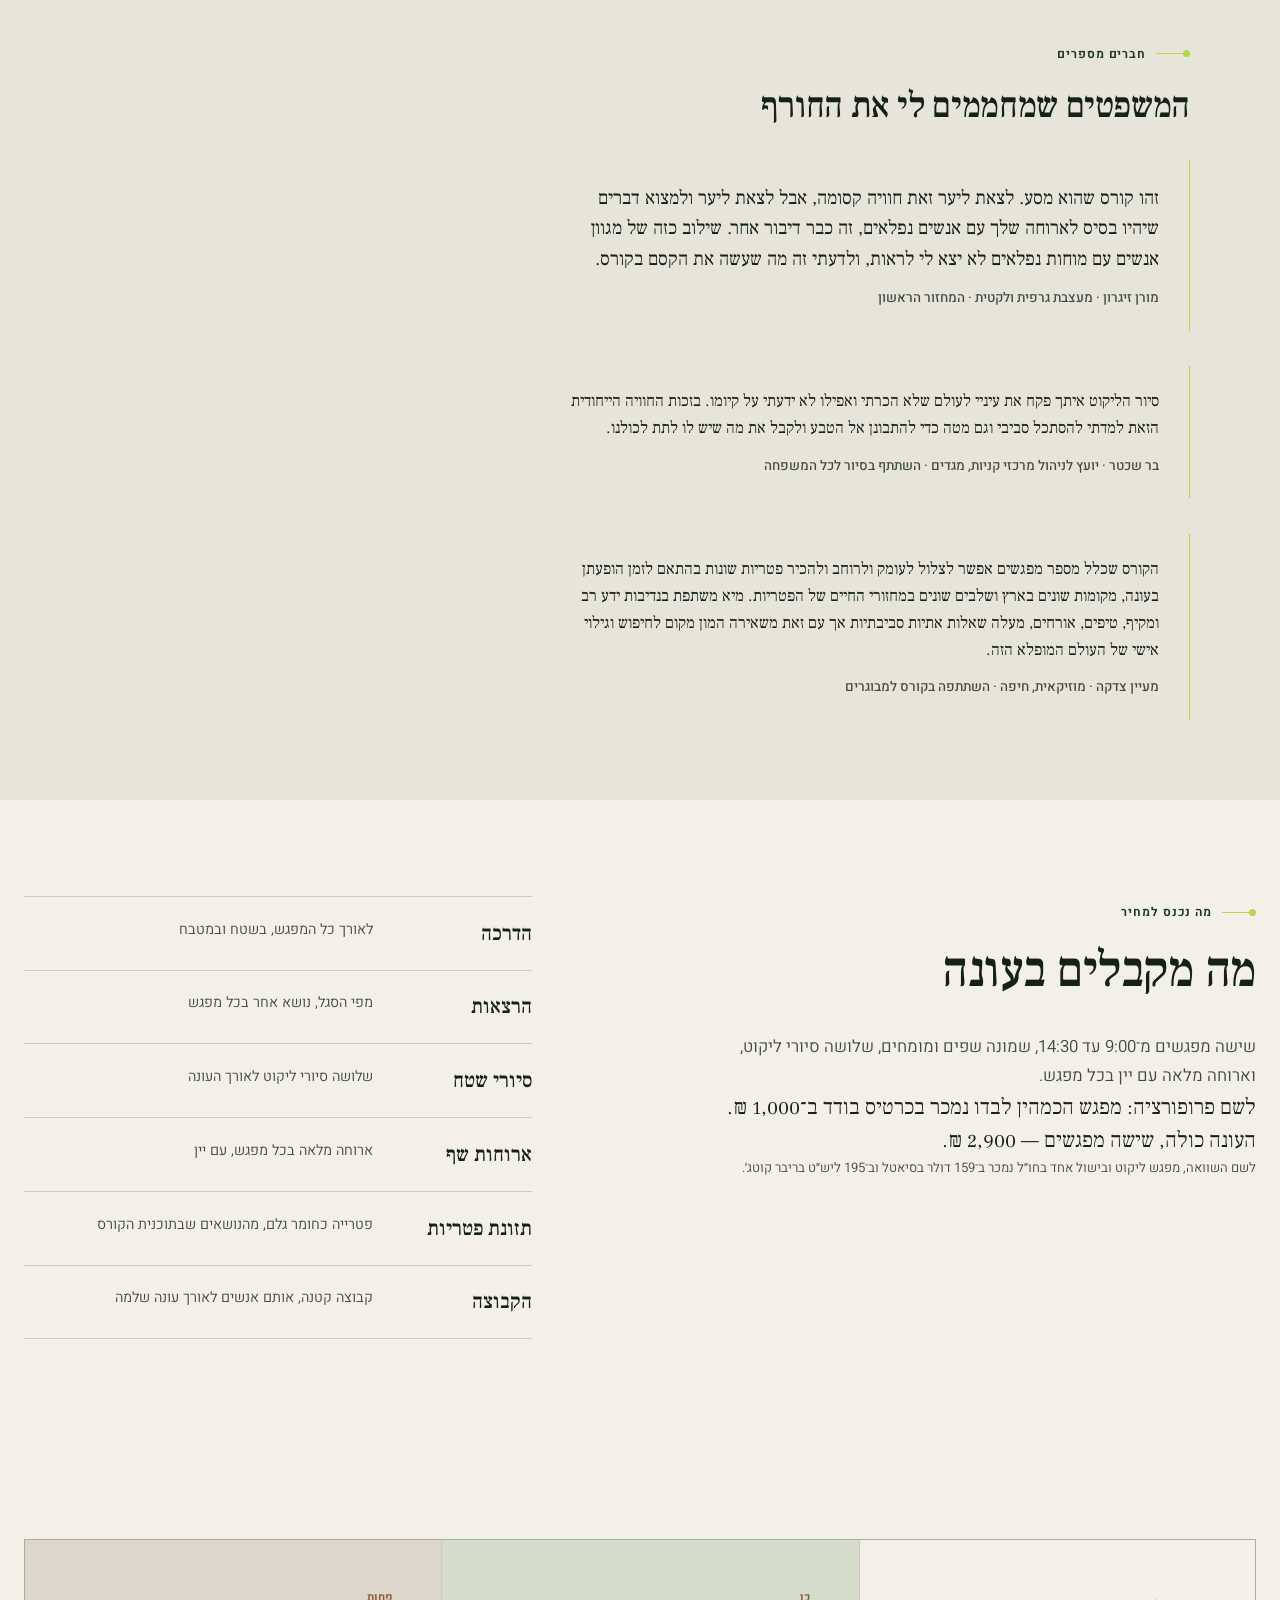
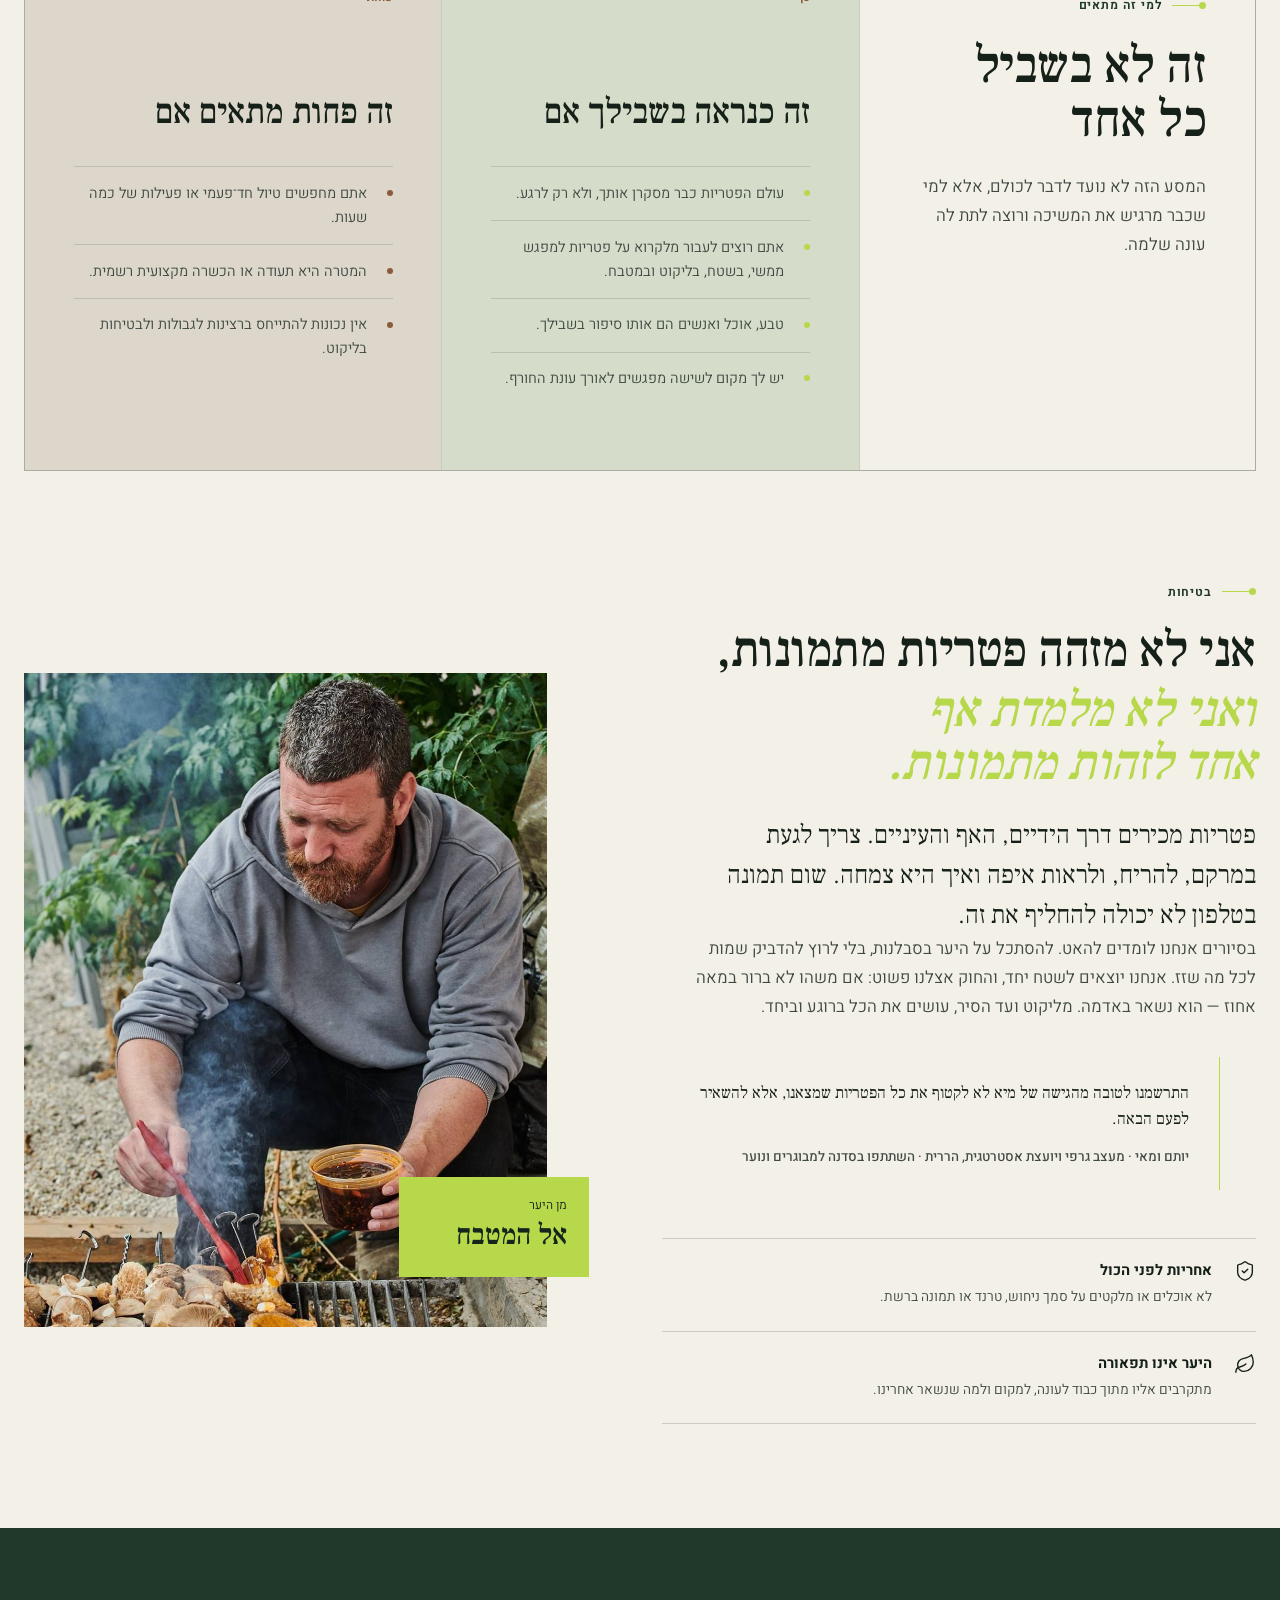
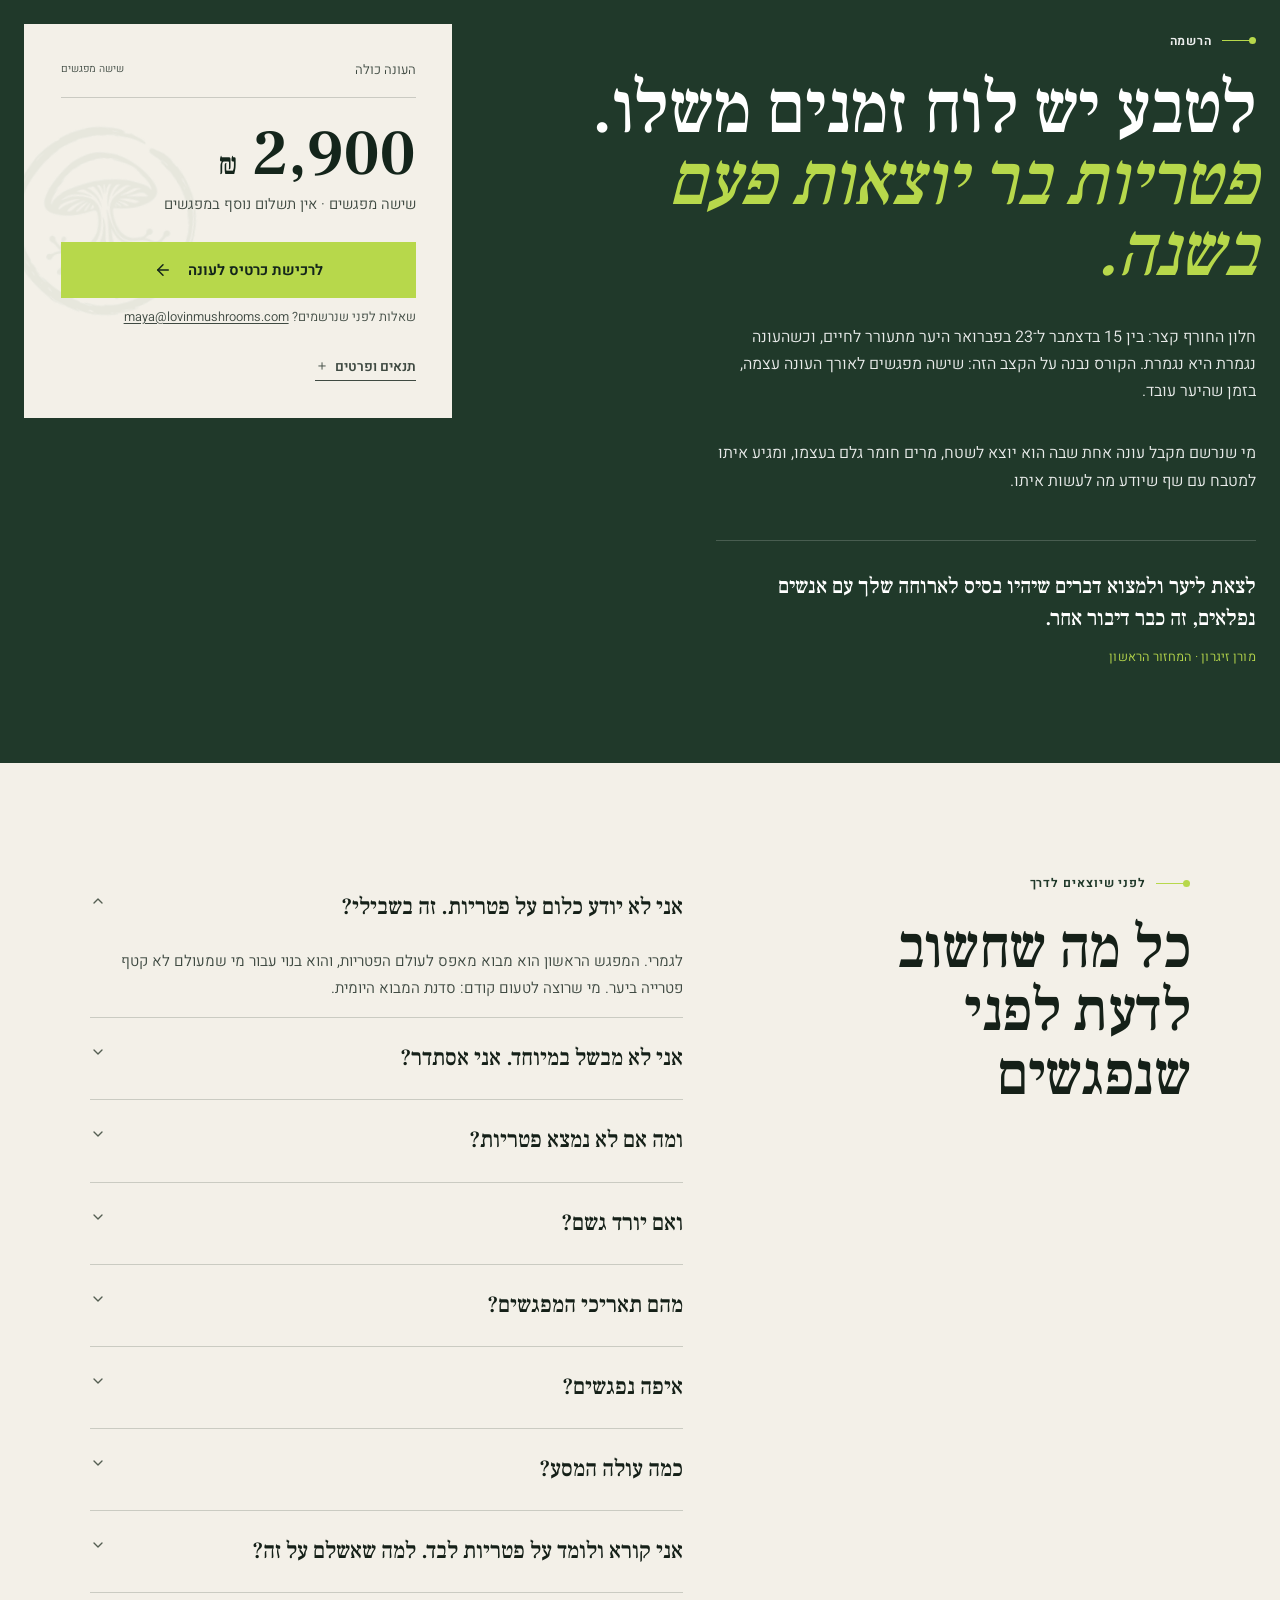
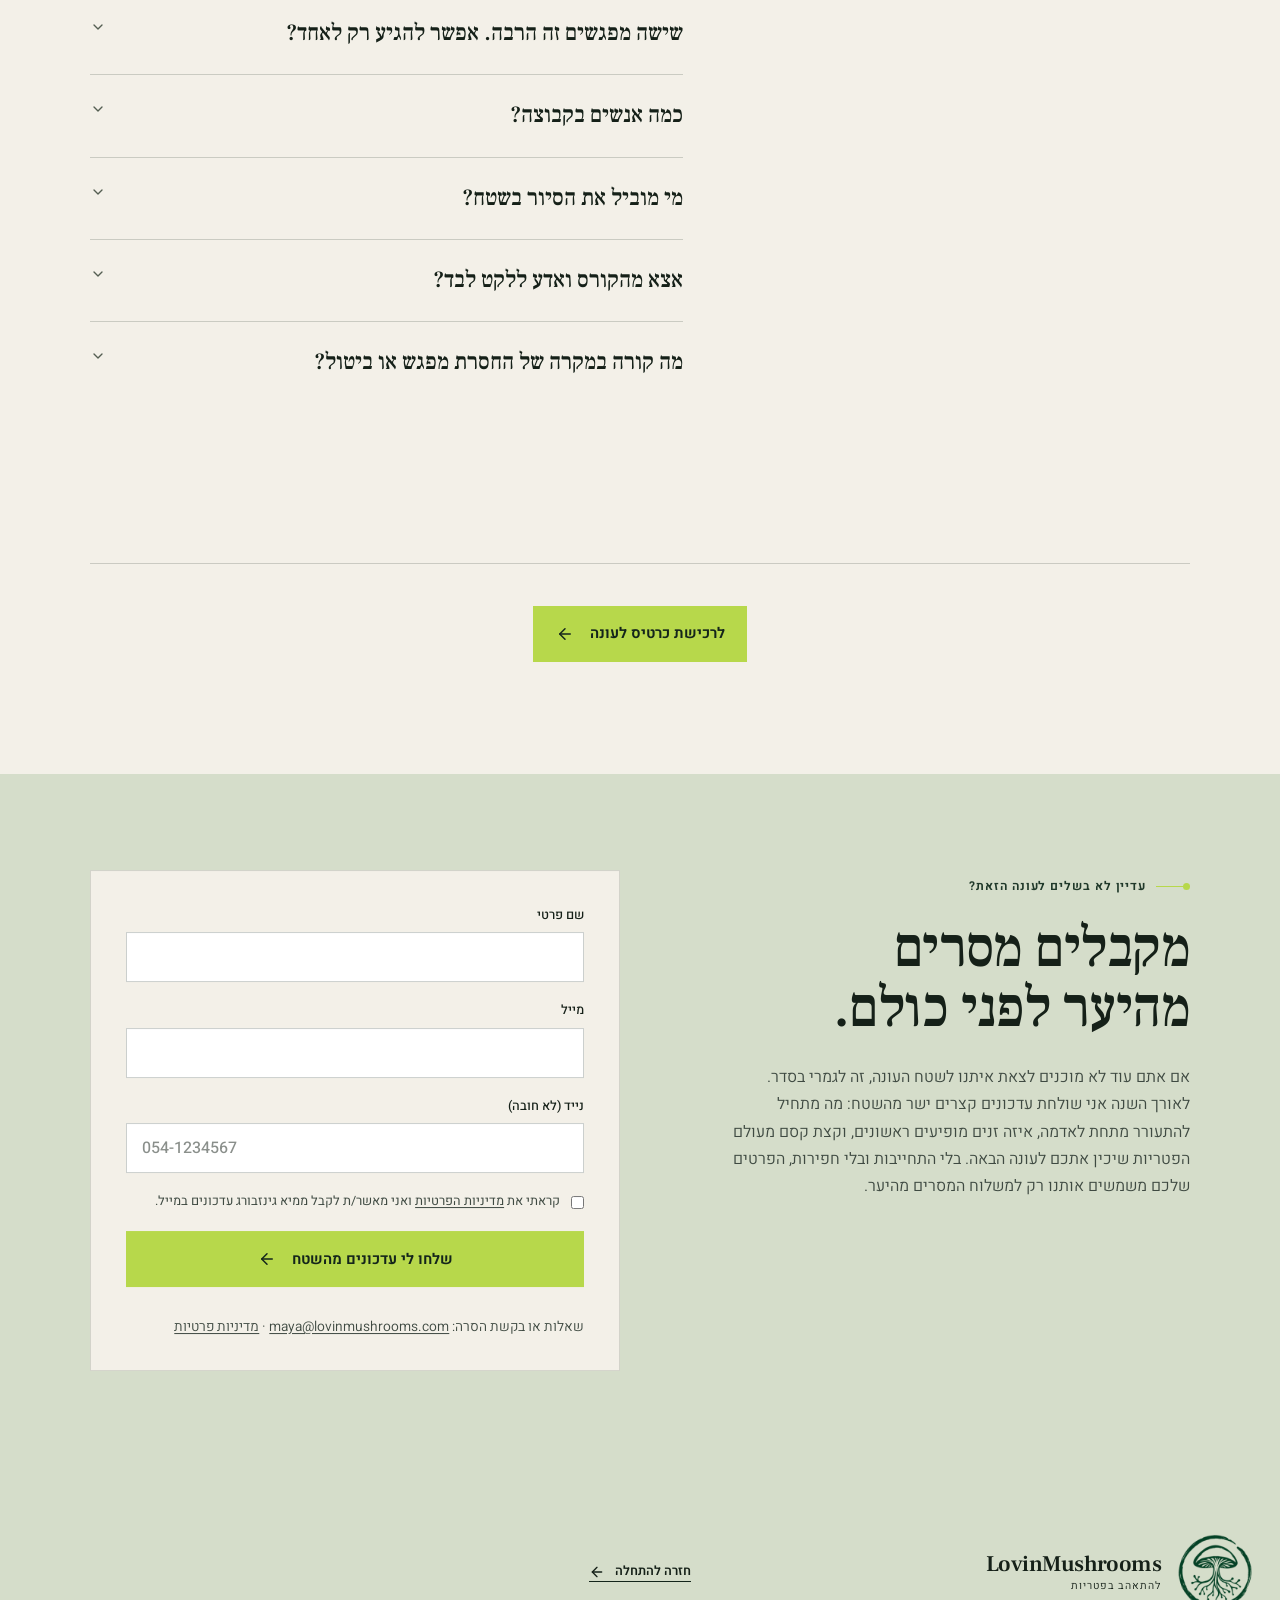
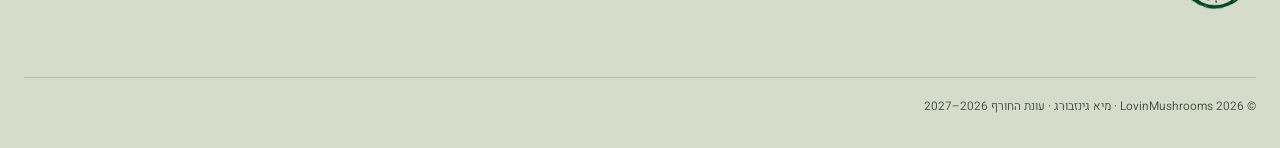
==== commit b90d530f: "דף הקורס: מחיר אחד, 2,900. ההרשמה המוקדמת שנסגרה ב-15.11 ירדה מהדף ומהנתונים המובנים Co-Authored-By:" ====
--- a/index.html
+++ b/index.html
@@ -49,16 +49,6 @@
         {
           "@type": "Offer",
           "category": "Paid",
-          "name": "הרשמה מוקדמת",
-          "price": "2650",
-          "priceCurrency": "ILS",
-          "priceValidUntil": "2026-11-15",
-          "availability": "https://schema.org/InStock",
-          "url": "https://www.lovinmushrooms.com/event-details/qwrs-ptrywt-lyqwt-wqwlynryh-2026-12-15-09-00"
-        },
-        {
-          "@type": "Offer",
-          "category": "Paid",
           "name": "מחיר מלא",
           "price": "2900",
           "priceCurrency": "ILS",
@@ -105,10 +95,11 @@
       fbq('track', 'PageView');
     </script>
     <noscript><img height="1" width="1" style="display:none" src="https://www.facebook.com/tr?id=1635147900369816&ev=PageView&noscript=1" alt="" /></noscript>
-    <script type="module" crossorigin src="./assets/index-DLze1EBF.js"></script>
+    <script type="module" crossorigin src="./assets/index-CyGnNm37.js"></script>
     <link rel="stylesheet" crossorigin href="./assets/index-7lQFLVoq.css">
   </head>
   <body>
     <div id="root"></div>
+
   </body>
 </html>
